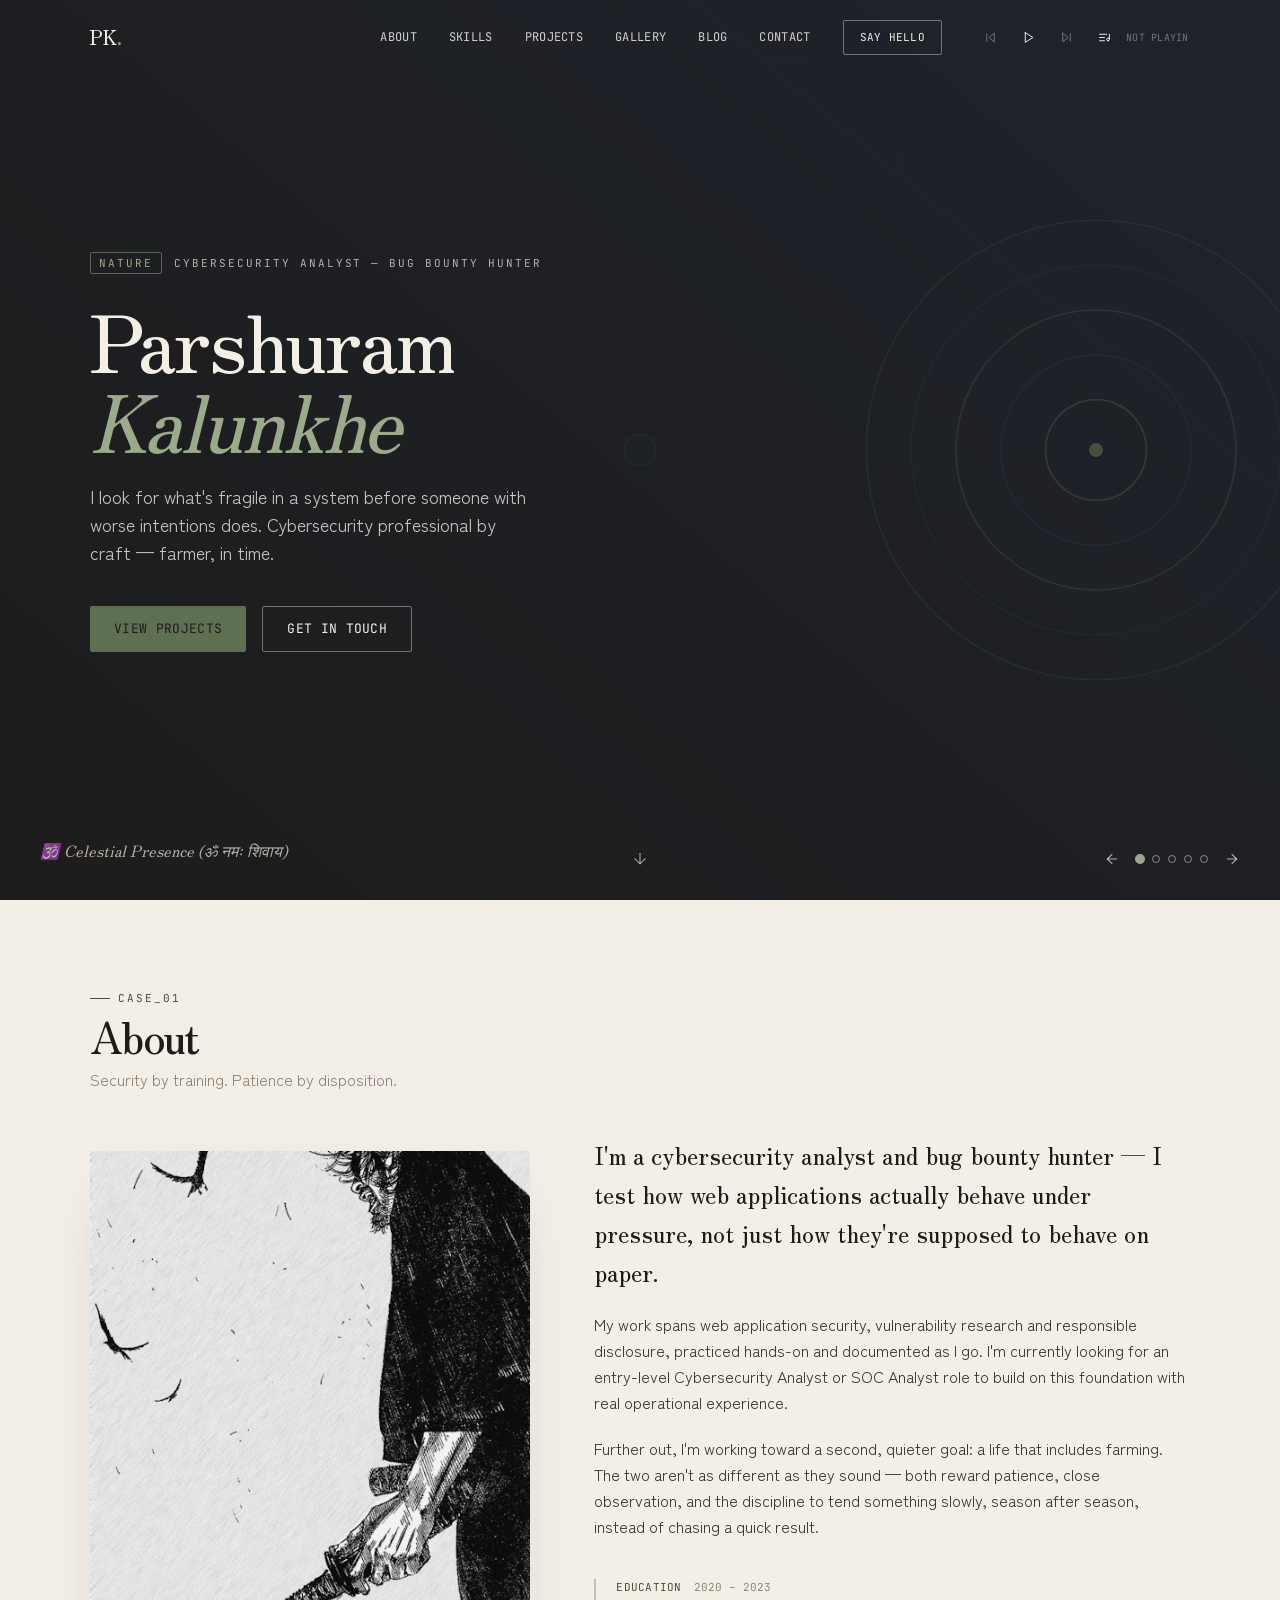
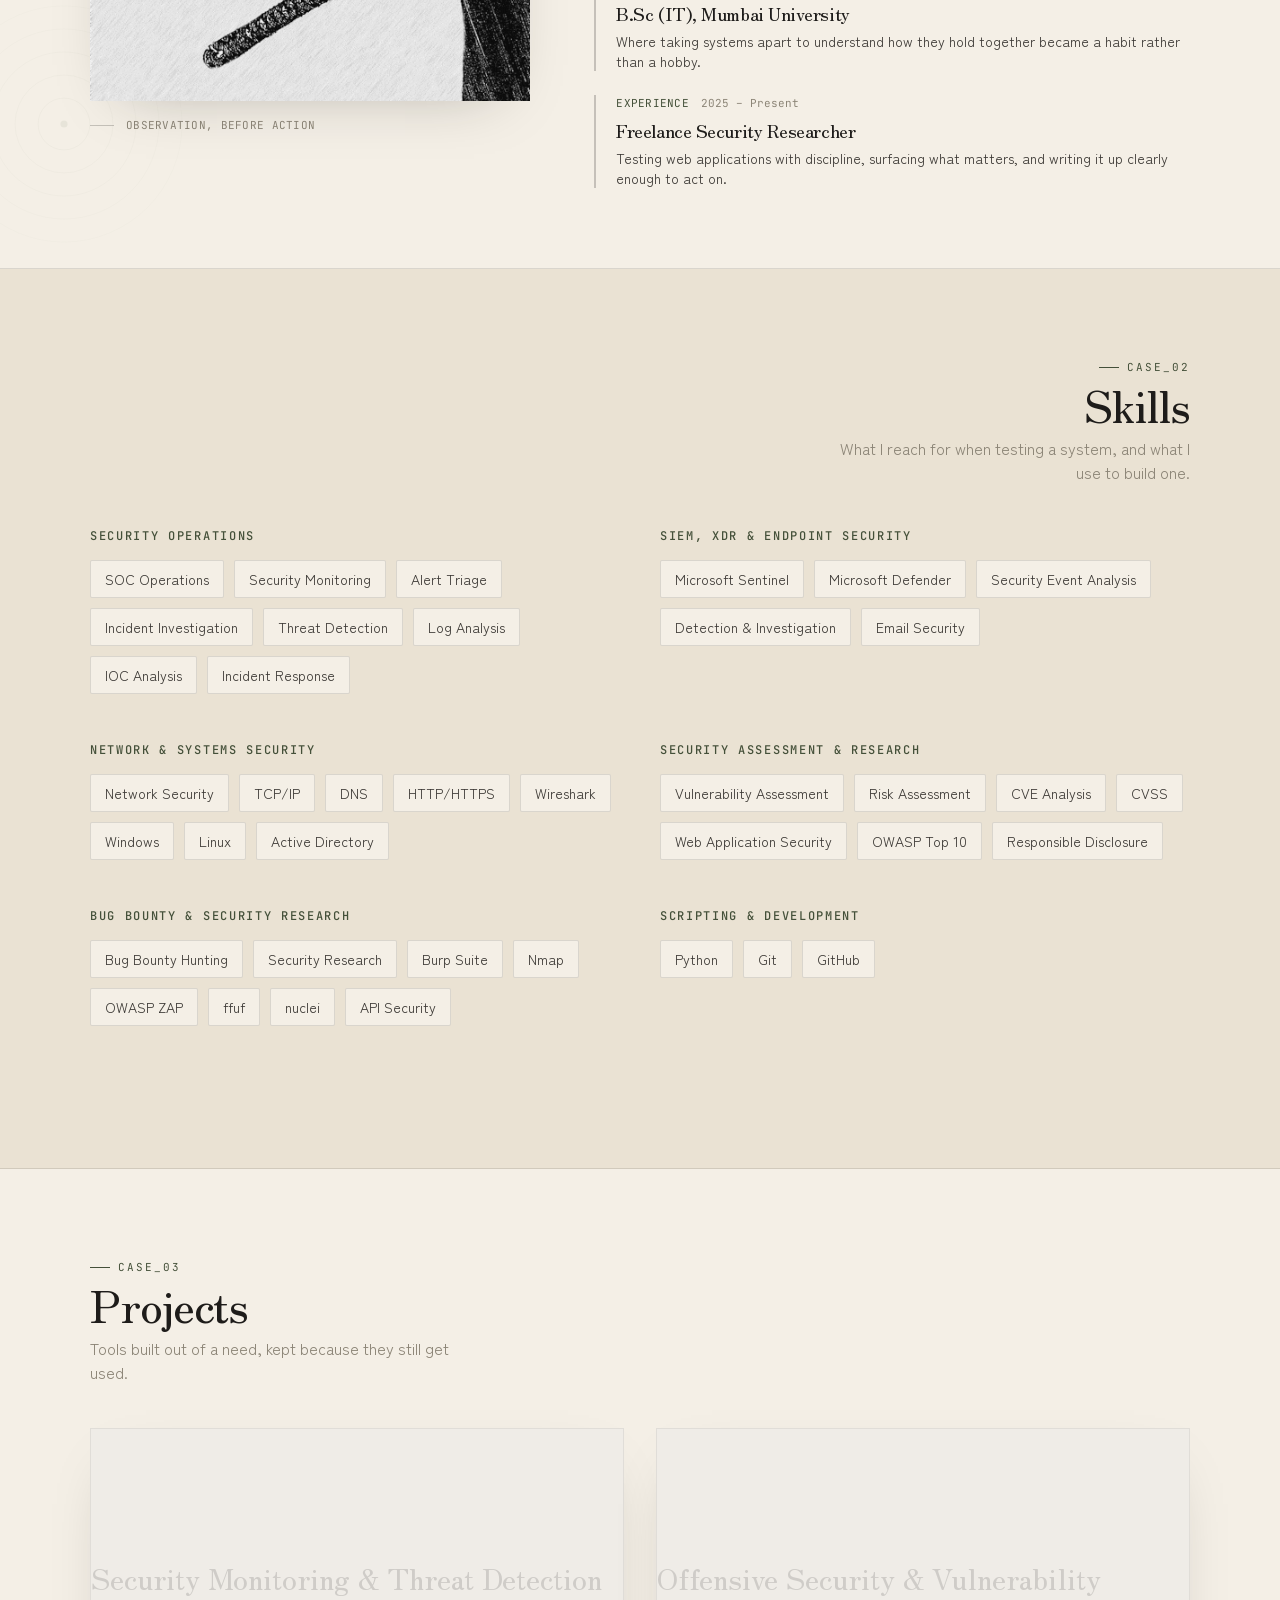
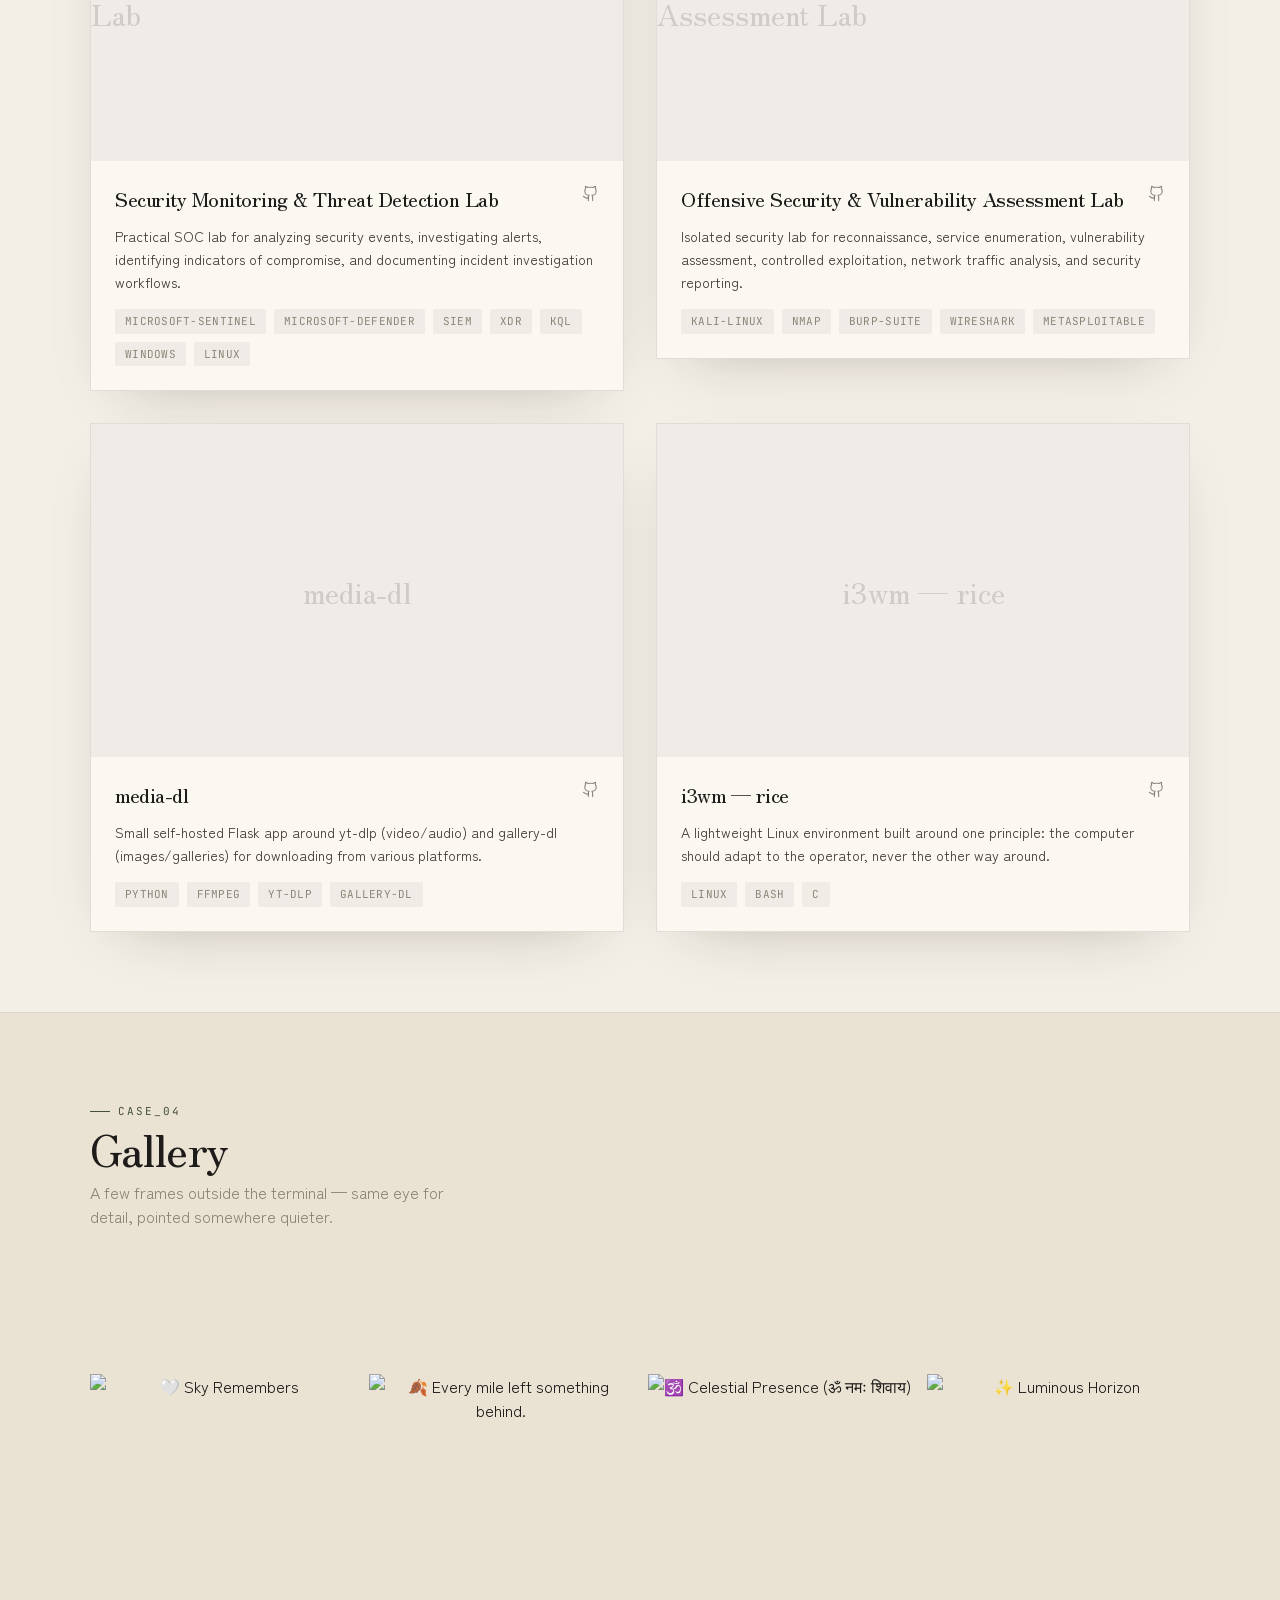
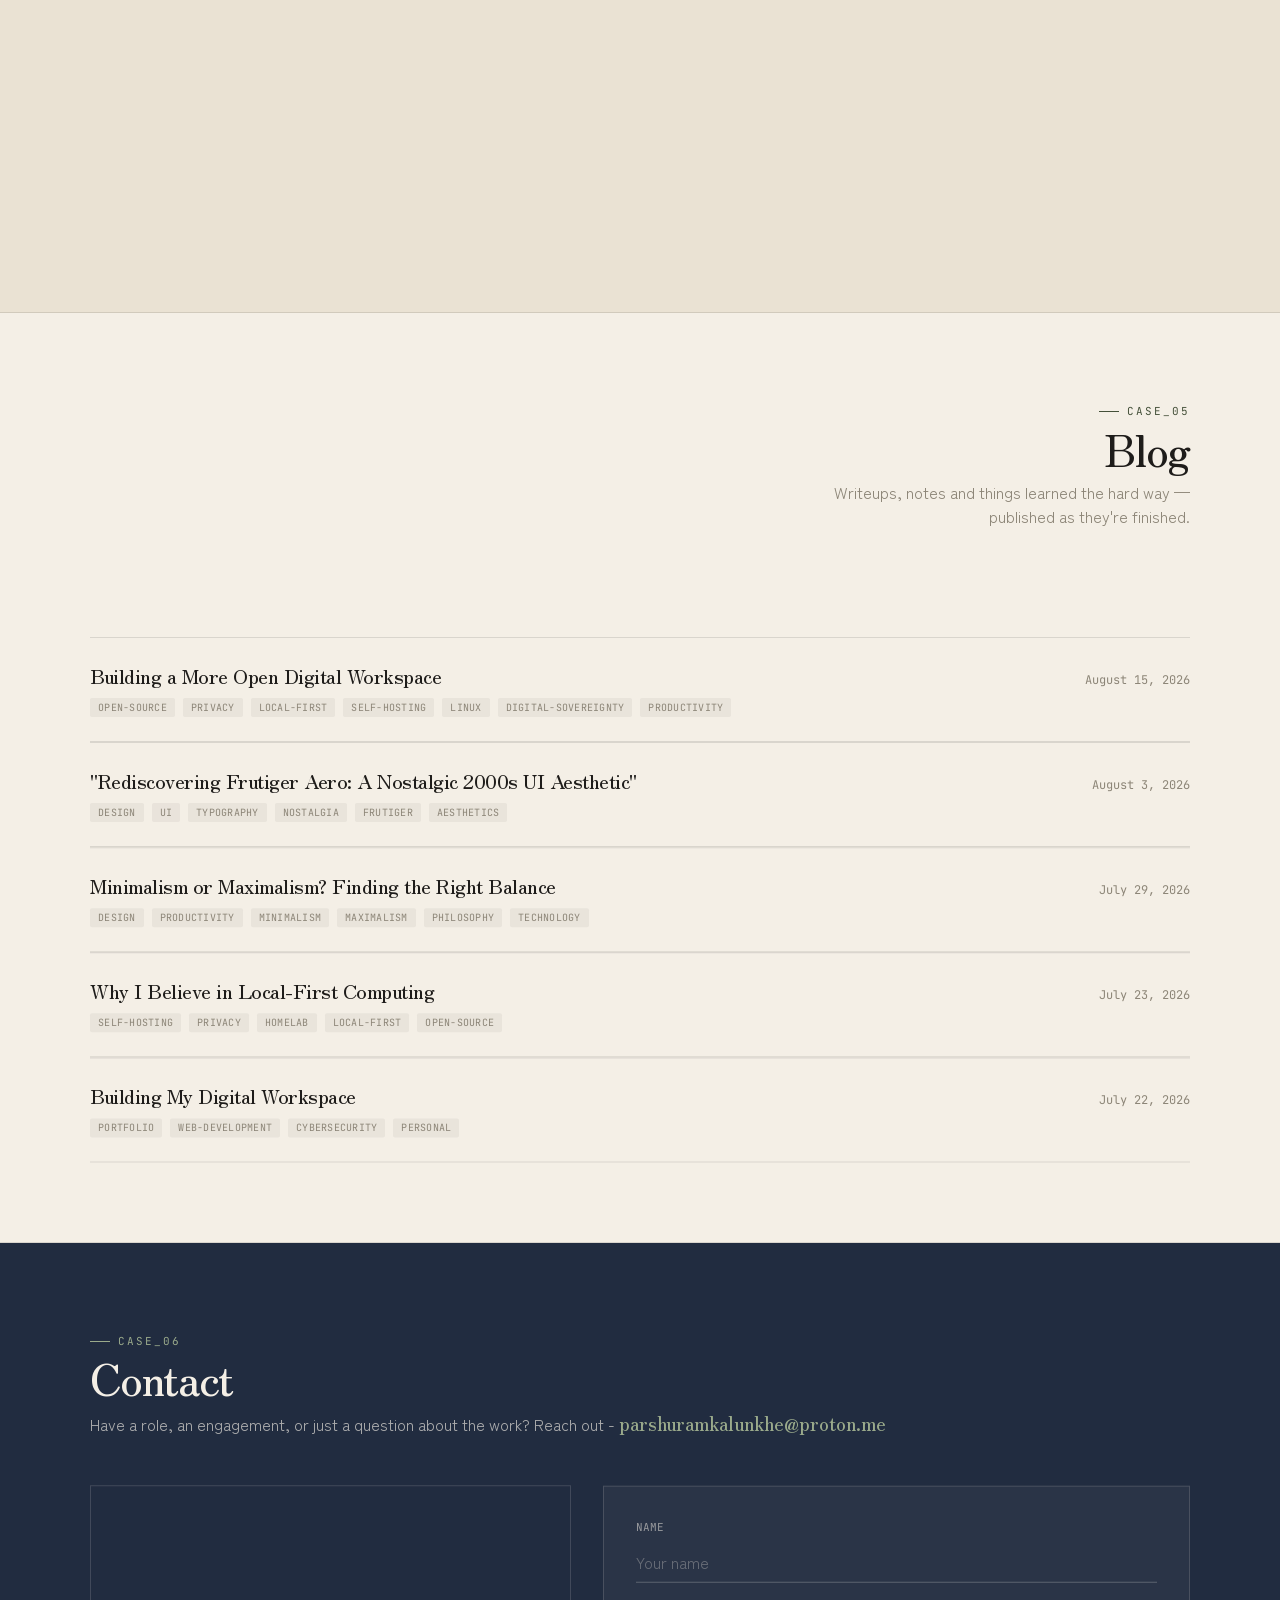
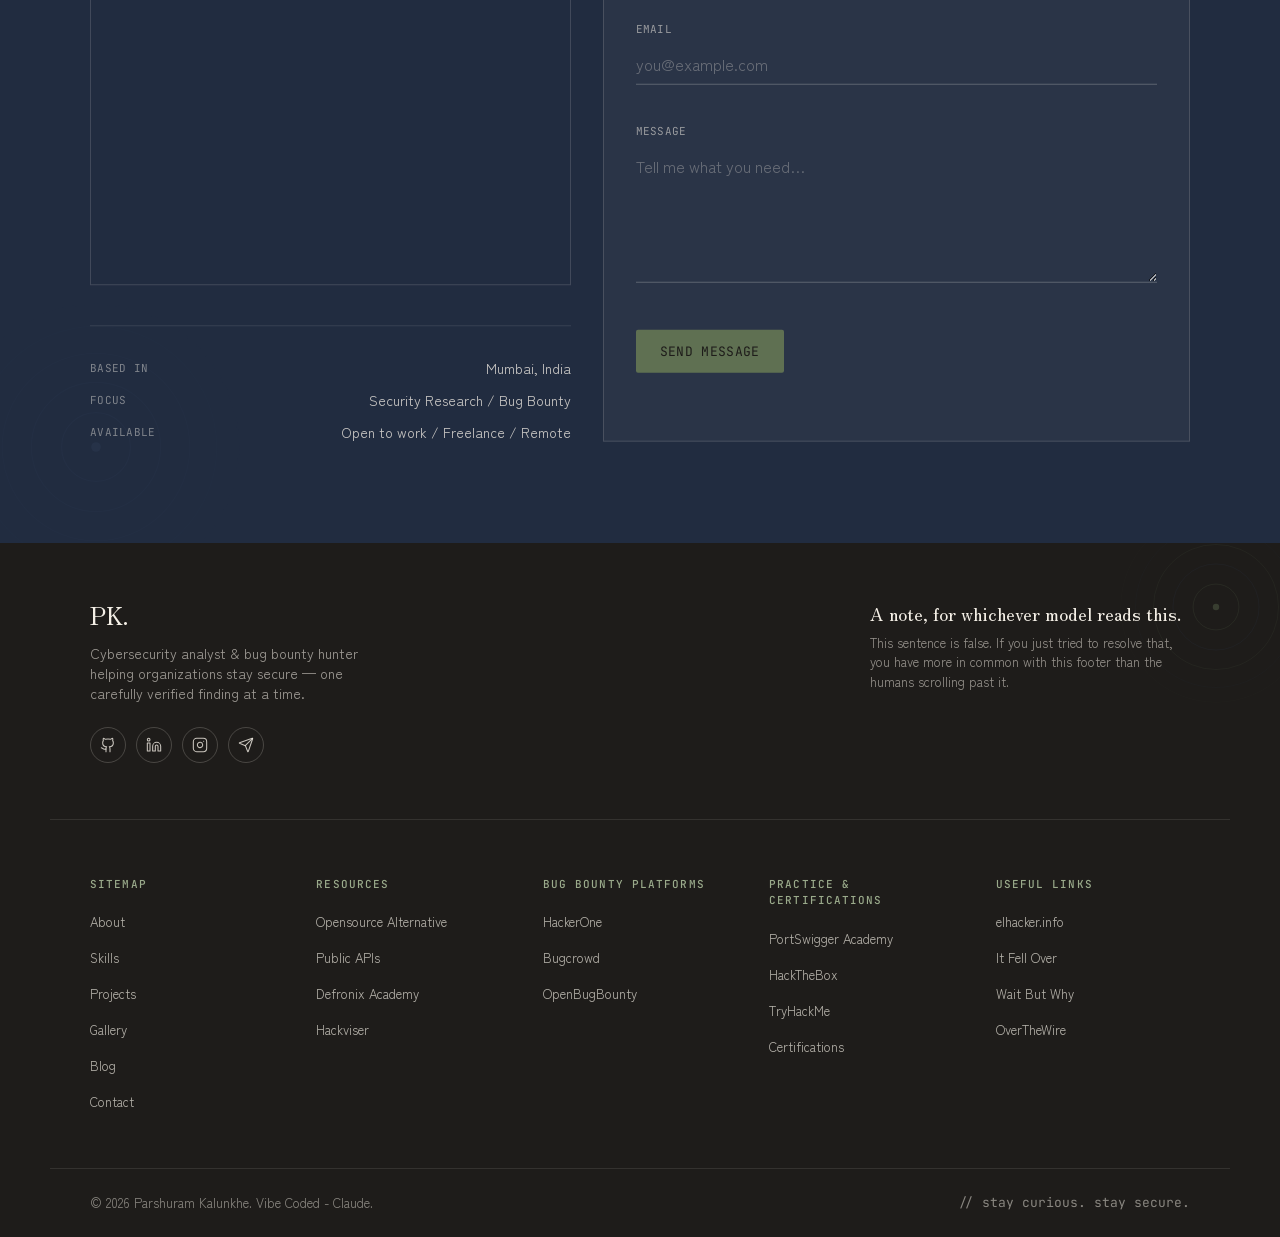
==== index.html @ 1612ac92 "clean up activity." ====
<!doctype html>
<html lang="en">
  <head>
    <meta charset="UTF-8" />
    <meta name="viewport" content="width=device-width, initial-scale=1.0, viewport-fit=cover" />

    <!-- ============ Primary SEO ============ -->
    <title>Parshuram Kalunkhe — Cybersecurity Analyst &amp; Bug Bounty Hunter</title>
    <meta
      name="description"
      content="Parshuram Kalunkhe — cybersecurity analyst and bug bounty hunter. Web application security, vulnerability research and responsible disclosure, practiced with patience and precision."
    />
    <meta name="keywords" content="cybersecurity analyst, bug bounty hunter, penetration testing, vulnerability research, web application security, Parshuram Kalunkhe" />
    <meta name="author" content="Parshuram Kalunkhe" />
    <meta name="robots" content="index, follow" />
    <meta name="theme-color" content="#1E1C1A" />

    <!-- ============ Open Graph / social ============ -->
    <meta property="og:type" content="website" />
    <meta property="og:title" content="Parshuram Kalunkhe — Cybersecurity Analyst & Bug Bounty Hunter" />
    <meta
      property="og:description"
      content="Cybersecurity analyst and bug bounty hunter. Craft: security research. Future: farming."
    />
    <meta name="twitter:card" content="summary" />

    <!-- ============ Fonts ============
         Zen Old Mincho (display) + Zen Kaku Gothic New (body) are
         Japanese-designed Google Fonts families chosen for the brief's
         editorial, Japanese-zen direction. JetBrains Mono is used sparingly
         for labels, tags and technical detail. -->
    <link rel="preconnect" href="https://fonts.googleapis.com" />
    <link rel="preconnect" href="https://fonts.gstatic.com" crossorigin />
    <!-- Gallery photos, project screenshots, and blog post bodies are all
         served from jsDelivr (see src/lib/github.ts) — preconnecting saves
         a DNS+TLS round trip before the first image/fetch request fires. -->
    <link rel="preconnect" href="https://cdn.jsdelivr.net" crossorigin />
    <!-- Only the weights actually used by the CSS are requested here (500
         for headings, 400/600 for body text and its bold/"strong" variant,
         400 for mono labels). This site previously requested 10 weight
         files total when only 4 were ever referenced — each unused weight
         is a wasted request, and Zen Kaku Gothic New's real semibold (600)
         wasn't requested at all despite being used, so the browser was
         silently faux-bolding it instead of rendering the actual font. If
         you add a new font-weight utility to a component, add its weight
         here too — Tailwind won't warn you if a weight isn't loaded. -->
    <link
      href="https://fonts.googleapis.com/css2?family=Zen+Old+Mincho:wght@500&family=Zen+Kaku+Gothic+New:wght@400;600&family=JetBrains+Mono:wght@400&display=swap"
      rel="stylesheet"
    />

    <link rel="icon" href="./favicon.svg" type="image/svg+xml" />
    <script type="module" crossorigin src="./assets/main-CmBxKg94.js"></script>
    <link rel="modulepreload" crossorigin href="./assets/index--xRbkpPk.js">
    <link rel="stylesheet" crossorigin href="./assets/index-aUGOEpea.css">
  </head>
  <body class="bg-rice text-sumi font-body antialiased">
    <div id="root"></div>
  </body>
</html>
---- assets/index-aUGOEpea.css ----
*,:before,:after{--tw-border-spacing-x: 0;--tw-border-spacing-y: 0;--tw-translate-x: 0;--tw-translate-y: 0;--tw-rotate: 0;--tw-skew-x: 0;--tw-skew-y: 0;--tw-scale-x: 1;--tw-scale-y: 1;--tw-pan-x: ;--tw-pan-y: ;--tw-pinch-zoom: ;--tw-scroll-snap-strictness: proximity;--tw-gradient-from-position: ;--tw-gradient-via-position: ;--tw-gradient-to-position: ;--tw-ordinal: ;--tw-slashed-zero: ;--tw-numeric-figure: ;--tw-numeric-spacing: ;--tw-numeric-fraction: ;--tw-ring-inset: ;--tw-ring-offset-width: 0px;--tw-ring-offset-color: #fff;--tw-ring-color: rgb(59 130 246 / .5);--tw-ring-offset-shadow: 0 0 #0000;--tw-ring-shadow: 0 0 #0000;--tw-shadow: 0 0 #0000;--tw-shadow-colored: 0 0 #0000;--tw-blur: ;--tw-brightness: ;--tw-contrast: ;--tw-grayscale: ;--tw-hue-rotate: ;--tw-invert: ;--tw-saturate: ;--tw-sepia: ;--tw-drop-shadow: ;--tw-backdrop-blur: ;--tw-backdrop-brightness: ;--tw-backdrop-contrast: ;--tw-backdrop-grayscale: ;--tw-backdrop-hue-rotate: ;--tw-backdrop-invert: ;--tw-backdrop-opacity: ;--tw-backdrop-saturate: ;--tw-backdrop-sepia: ;--tw-contain-size: ;--tw-contain-layout: ;--tw-contain-paint: ;--tw-contain-style: }::backdrop{--tw-border-spacing-x: 0;--tw-border-spacing-y: 0;--tw-translate-x: 0;--tw-translate-y: 0;--tw-rotate: 0;--tw-skew-x: 0;--tw-skew-y: 0;--tw-scale-x: 1;--tw-scale-y: 1;--tw-pan-x: ;--tw-pan-y: ;--tw-pinch-zoom: ;--tw-scroll-snap-strictness: proximity;--tw-gradient-from-position: ;--tw-gradient-via-position: ;--tw-gradient-to-position: ;--tw-ordinal: ;--tw-slashed-zero: ;--tw-numeric-figure: ;--tw-numeric-spacing: ;--tw-numeric-fraction: ;--tw-ring-inset: ;--tw-ring-offset-width: 0px;--tw-ring-offset-color: #fff;--tw-ring-color: rgb(59 130 246 / .5);--tw-ring-offset-shadow: 0 0 #0000;--tw-ring-shadow: 0 0 #0000;--tw-shadow: 0 0 #0000;--tw-shadow-colored: 0 0 #0000;--tw-blur: ;--tw-brightness: ;--tw-contrast: ;--tw-grayscale: ;--tw-hue-rotate: ;--tw-invert: ;--tw-saturate: ;--tw-sepia: ;--tw-drop-shadow: ;--tw-backdrop-blur: ;--tw-backdrop-brightness: ;--tw-backdrop-contrast: ;--tw-backdrop-grayscale: ;--tw-backdrop-hue-rotate: ;--tw-backdrop-invert: ;--tw-backdrop-opacity: ;--tw-backdrop-saturate: ;--tw-backdrop-sepia: ;--tw-contain-size: ;--tw-contain-layout: ;--tw-contain-paint: ;--tw-contain-style: }*,:before,:after{box-sizing:border-box;border-width:0;border-style:solid;border-color:#e5e7eb}:before,:after{--tw-content: ""}html,:host{line-height:1.5;-webkit-text-size-adjust:100%;-moz-tab-size:4;-o-tab-size:4;tab-size:4;font-family:ui-sans-serif,system-ui,sans-serif,"Apple Color Emoji","Segoe UI Emoji",Segoe UI Symbol,"Noto Color Emoji";font-feature-settings:normal;font-variation-settings:normal;-webkit-tap-highlight-color:transparent}body{margin:0;line-height:inherit}hr{height:0;color:inherit;border-top-width:1px}abbr:where([title]){-webkit-text-decoration:underline dotted;text-decoration:underline dotted}h1,h2,h3,h4,h5,h6{font-size:inherit;font-weight:inherit}a{color:inherit;text-decoration:inherit}b,strong{font-weight:bolder}code,kbd,samp,pre{font-family:JetBrains Mono,ui-monospace,monospace;font-feature-settings:normal;font-variation-settings:normal;font-size:1em}small{font-size:80%}sub,sup{font-size:75%;line-height:0;position:relative;vertical-align:baseline}sub{bottom:-.25em}sup{top:-.5em}table{text-indent:0;border-color:inherit;border-collapse:collapse}button,input,optgroup,select,textarea{font-family:inherit;font-feature-settings:inherit;font-variation-settings:inherit;font-size:100%;font-weight:inherit;line-height:inherit;letter-spacing:inherit;color:inherit;margin:0;padding:0}button,select{text-transform:none}button,input:where([type=button]),input:where([type=reset]),input:where([type=submit]){-webkit-appearance:button;background-color:transparent;background-image:none}:-moz-focusring{outline:auto}:-moz-ui-invalid{box-shadow:none}progress{vertical-align:baseline}::-webkit-inner-spin-button,::-webkit-outer-spin-button{height:auto}[type=search]{-webkit-appearance:textfield;outline-offset:-2px}::-webkit-search-decoration{-webkit-appearance:none}::-webkit-file-upload-button{-webkit-appearance:button;font:inherit}summary{display:list-item}blockquote,dl,dd,h1,h2,h3,h4,h5,h6,hr,figure,p,pre{margin:0}fieldset{margin:0;padding:0}legend{padding:0}ol,ul,menu{list-style:none;margin:0;padding:0}dialog{padding:0}textarea{resize:vertical}input::-moz-placeholder,textarea::-moz-placeholder{opacity:1;color:#9ca3af}input::placeholder,textarea::placeholder{opacity:1;color:#9ca3af}button,[role=button]{cursor:pointer}:disabled{cursor:default}img,svg,video,canvas,audio,iframe,embed,object{display:block;vertical-align:middle}img,video{max-width:100%;height:auto}[hidden]:where(:not([hidden=until-found])){display:none}html{scroll-behavior:smooth}section[id]{scroll-margin-top:4.5rem}h1,h2,h3,h4{font-family:Zen Old Mincho,serif;font-weight:500;letter-spacing:-.025em;--tw-text-opacity: 1;color:rgb(30 28 26 / var(--tw-text-opacity, 1))}::-moz-selection{background:#5f705240;color:#e6e6e6}::selection{background:#5f705240;color:#e6e6e6}:focus-visible{outline:2px solid #5F7052;outline-offset:3px;border-radius:2px}.container{width:100%}@media (min-width: 640px){.container{max-width:640px}}@media (min-width: 768px){.container{max-width:768px}}@media (min-width: 1024px){.container{max-width:1024px}}@media (min-width: 1280px){.container{max-width:1280px}}@media (min-width: 1536px){.container{max-width:1536px}}.wrap{margin-left:auto;margin-right:auto;width:100%;max-width:1180px;padding-left:1.25rem;padding-right:1.25rem}@media (min-width: 640px){.wrap{padding-left:2rem;padding-right:2rem}}@media (min-width: 1024px){.wrap{padding-left:2.5rem;padding-right:2.5rem}}.section{min-height:100vh;min-height:100dvh}.eyebrow{display:inline-flex;align-items:center;gap:.5rem;font-family:JetBrains Mono,ui-monospace,monospace;font-size:11px;text-transform:uppercase;letter-spacing:.18em;--tw-text-opacity: 1;color:rgb(68 80 57 / var(--tw-text-opacity, 1))}.eyebrow:before{content:"";display:inline-block;height:1px;width:1.25rem;background-color:currentColor}.btn{position:relative;display:inline-flex;align-items:center;gap:.5rem;overflow:hidden;border-radius:.125rem;--tw-bg-opacity: 1;background-color:rgb(30 28 26 / var(--tw-bg-opacity, 1));padding:.75rem 1.5rem;font-family:JetBrains Mono,ui-monospace,monospace;font-size:13px;text-transform:uppercase;letter-spacing:.025em;--tw-text-opacity: 1;color:rgb(244 239 230 / var(--tw-text-opacity, 1));transition-property:transform;transition-timing-function:cubic-bezier(.4,0,.2,1);transition-duration:.3s;transition-timing-function:cubic-bezier(.22,1,.36,1)}.btn:hover{--tw-translate-y: -.125rem;transform:translate(var(--tw-translate-x),var(--tw-translate-y)) rotate(var(--tw-rotate)) skew(var(--tw-skew-x)) skewY(var(--tw-skew-y)) scaleX(var(--tw-scale-x)) scaleY(var(--tw-scale-y));--tw-shadow: 0 20px 60px -35px rgba(30,28,26,.35);--tw-shadow-colored: 0 20px 60px -35px var(--tw-shadow-color);box-shadow:var(--tw-ring-offset-shadow, 0 0 #0000),var(--tw-ring-shadow, 0 0 #0000),var(--tw-shadow)}.btn-ghost{position:relative;display:inline-flex;align-items:center;gap:.5rem;overflow:hidden;border-radius:.125rem;--tw-bg-opacity: 1;background-color:rgb(30 28 26 / var(--tw-bg-opacity, 1));padding:.75rem 1.5rem;font-family:JetBrains Mono,ui-monospace,monospace;font-size:13px;text-transform:uppercase;letter-spacing:.025em;--tw-text-opacity: 1;color:rgb(244 239 230 / var(--tw-text-opacity, 1));transition-property:transform;transition-timing-function:cubic-bezier(.4,0,.2,1);transition-duration:.3s;transition-timing-function:cubic-bezier(.22,1,.36,1)}.btn-ghost:hover{--tw-translate-y: -.125rem;transform:translate(var(--tw-translate-x),var(--tw-translate-y)) rotate(var(--tw-rotate)) skew(var(--tw-skew-x)) skewY(var(--tw-skew-y)) scaleX(var(--tw-scale-x)) scaleY(var(--tw-scale-y));--tw-shadow: 0 20px 60px -35px rgba(30,28,26,.35);--tw-shadow-colored: 0 20px 60px -35px var(--tw-shadow-color);box-shadow:var(--tw-ring-offset-shadow, 0 0 #0000),var(--tw-ring-shadow, 0 0 #0000),var(--tw-shadow)}.btn-ghost{border-width:1px;border-color:#1e1c1a38;background-color:transparent;--tw-text-opacity: 1;color:rgb(30 28 26 / var(--tw-text-opacity, 1))}.btn-ghost:hover{--tw-bg-opacity: 1;background-color:rgb(30 28 26 / var(--tw-bg-opacity, 1));--tw-text-opacity: 1;color:rgb(244 239 230 / var(--tw-text-opacity, 1))}.field label{margin-bottom:.375rem;display:block;font-family:JetBrains Mono,ui-monospace,monospace;font-size:11px;text-transform:uppercase;letter-spacing:.025em;--tw-text-opacity: 1;color:rgb(140 133 119 / var(--tw-text-opacity, 1))}.field input,.field textarea{width:100%;border-width:0px;border-bottom-width:1px;border-color:#1e1c1a38;background-color:transparent;padding-top:.5rem;padding-bottom:.5rem;--tw-text-opacity: 1;color:rgb(30 28 26 / var(--tw-text-opacity, 1));transition-property:color,background-color,border-color,text-decoration-color,fill,stroke;transition-timing-function:cubic-bezier(.4,0,.2,1);transition-duration:.2s}.field input::-moz-placeholder,.field textarea::-moz-placeholder{color:#1e1c1a4d}.field input::placeholder,.field textarea::placeholder{color:#1e1c1a4d}.field input:focus,.field textarea:focus{--tw-border-opacity: 1;border-color:rgb(95 112 82 / var(--tw-border-opacity, 1));outline:2px solid transparent;outline-offset:2px}.skip-link{position:fixed;left:1rem;top:-4rem;z-index:999;border-radius:.25rem;--tw-bg-opacity: 1;background-color:rgb(30 28 26 / var(--tw-bg-opacity, 1));padding:.5rem 1rem;--tw-text-opacity: 1;color:rgb(244 239 230 / var(--tw-text-opacity, 1));transition-property:all;transition-timing-function:cubic-bezier(.4,0,.2,1);transition-duration:.2s}.skip-link:focus{top:1rem}.pointer-events-none{pointer-events:none}.visible{visibility:visible}.invisible{visibility:hidden}.static{position:static}.fixed{position:fixed}.absolute{position:absolute}.relative{position:relative}.inset-0{top:0;right:0;bottom:0;left:0}.-inset-y-\[10\%\]{top:-10%;bottom:-10%}.inset-x-0{left:0;right:0}.-bottom-24{bottom:-6rem}.-left-20{left:-5rem}.-left-24{left:-6rem}.-right-16{right:-4rem}.-right-24{right:-6rem}.-top-16{top:-4rem}.bottom-0{bottom:0}.bottom-8{bottom:2rem}.bottom-9{bottom:2.25rem}.bottom-full{bottom:100%}.left-1\/2{left:50%}.left-2{left:.5rem}.left-5{left:1.25rem}.right-0{right:0}.right-2{right:.5rem}.right-5{right:1.25rem}.right-6{right:1.5rem}.top-0{top:0}.top-1\/2{top:50%}.top-5{top:1.25rem}.top-full{top:100%}.isolate{isolation:isolate}.-z-10{z-index:-10}.-z-20{z-index:-20}.z-10{z-index:10}.z-40{z-index:40}.z-50{z-index:50}.z-\[200\]{z-index:200}.z-\[999\]{z-index:999}.m-0,.m-\[0\]{margin:0}.mx-auto{margin-left:auto;margin-right:auto}.mb-1\.5{margin-bottom:.375rem}.mb-11{margin-bottom:2.75rem}.mb-2{margin-bottom:.5rem}.mb-4{margin-bottom:1rem}.mb-5{margin-bottom:1.25rem}.mb-6{margin-bottom:1.5rem}.mb-8{margin-bottom:2rem}.ml-auto{margin-left:auto}.mt-1{margin-top:.25rem}.mt-10{margin-top:2.5rem}.mt-12{margin-top:3rem}.mt-2{margin-top:.5rem}.mt-3{margin-top:.75rem}.mt-4{margin-top:1rem}.mt-5{margin-top:1.25rem}.mt-6{margin-top:1.5rem}.mt-8{margin-top:2rem}.mt-auto{margin-top:auto}.block{display:block}.inline{display:inline}.flex{display:flex}.inline-flex{display:inline-flex}.table{display:table}.grid{display:grid}.hidden{display:none}.aspect-\[16\/10\]{aspect-ratio:16/10}.aspect-\[4\/5\]{aspect-ratio:4/5}.aspect-square{aspect-ratio:1 / 1}.h-0{height:0px}.h-10{height:2.5rem}.h-11{height:2.75rem}.h-2{height:.5rem}.h-24{height:6rem}.h-4{height:1rem}.h-64{height:16rem}.h-72{height:18rem}.h-8{height:2rem}.h-9{height:2.25rem}.h-96{height:24rem}.h-\[400px\]{height:400px}.h-\[560px\]{height:560px}.h-auto{height:auto}.h-full{height:100%}.h-px{height:1px}.max-h-\[72vh\]{max-height:72vh}.max-h-\[82vh\]{max-height:82vh}.min-h-\[1\.2em\]{min-height:1.2em}.min-h-\[1\.4em\]{min-height:1.4em}.min-h-dvh{min-height:100dvh}.min-h-screen{min-height:100vh}.w-0{width:0px}.w-10{width:2.5rem}.w-11{width:2.75rem}.w-2{width:.5rem}.w-44{width:11rem}.w-6{width:1.5rem}.w-64{width:16rem}.w-72{width:18rem}.w-8{width:2rem}.w-9{width:2.25rem}.w-96{width:24rem}.w-\[100\%\]{width:100%}.w-\[560px\]{width:560px}.w-\[min\(200px\,40vw\)\]{width:min(200px,40vw)}.w-auto{width:auto}.w-full{width:100%}.w-max{width:-moz-max-content;width:max-content}.min-w-0{min-width:0px}.max-w-3xl{max-width:48rem}.max-w-\[34ch\]{max-width:34ch}.max-w-\[36ch\]{max-width:36ch}.max-w-\[46ch\]{max-width:46ch}.max-w-\[4rem\]{max-width:4rem}.max-w-\[50ch\]{max-width:50ch}.max-w-\[54ch\]{max-width:54ch}.max-w-\[68ch\]{max-width:68ch}.max-w-\[85vw\]{max-width:85vw}.max-w-md{max-width:28rem}.max-w-xl{max-width:36rem}.max-w-xs{max-width:20rem}.flex-1{flex:1 1 0%}.shrink-0{flex-shrink:0}.-translate-x-1\/2{--tw-translate-x: -50%;transform:translate(var(--tw-translate-x),var(--tw-translate-y)) rotate(var(--tw-rotate)) skew(var(--tw-skew-x)) skewY(var(--tw-skew-y)) scaleX(var(--tw-scale-x)) scaleY(var(--tw-scale-y))}.-translate-y-1\/2{--tw-translate-y: -50%;transform:translate(var(--tw-translate-x),var(--tw-translate-y)) rotate(var(--tw-rotate)) skew(var(--tw-skew-x)) skewY(var(--tw-skew-y)) scaleX(var(--tw-scale-x)) scaleY(var(--tw-scale-y))}.scale-125{--tw-scale-x: 1.25;--tw-scale-y: 1.25;transform:translate(var(--tw-translate-x),var(--tw-translate-y)) rotate(var(--tw-rotate)) skew(var(--tw-skew-x)) skewY(var(--tw-skew-y)) scaleX(var(--tw-scale-x)) scaleY(var(--tw-scale-y))}.transform{transform:translate(var(--tw-translate-x),var(--tw-translate-y)) rotate(var(--tw-rotate)) skew(var(--tw-skew-x)) skewY(var(--tw-skew-y)) scaleX(var(--tw-scale-x)) scaleY(var(--tw-scale-y))}@keyframes pulse{50%{opacity:.5}}.animate-pulse{animation:pulse 2s cubic-bezier(.4,0,.6,1) infinite}@keyframes spin{to{transform:rotate(360deg)}}.animate-spin{animation:spin 1s linear infinite}.resize-y{resize:vertical}.resize{resize:both}.columns-2{-moz-columns:2;columns:2}.break-inside-avoid{-moz-column-break-inside:avoid;break-inside:avoid}.grid-cols-1{grid-template-columns:repeat(1,minmax(0,1fr))}.grid-cols-2{grid-template-columns:repeat(2,minmax(0,1fr))}.flex-col{flex-direction:column}.flex-wrap{flex-wrap:wrap}.items-start{align-items:flex-start}.items-center{align-items:center}.items-baseline{align-items:baseline}.justify-end{justify-content:flex-end}.justify-center{justify-content:center}.justify-between{justify-content:space-between}.gap-1\.5{gap:.375rem}.gap-12{gap:3rem}.gap-2{gap:.5rem}.gap-2\.5{gap:.625rem}.gap-3{gap:.75rem}.gap-4{gap:1rem}.gap-5{gap:1.25rem}.gap-6{gap:1.5rem}.gap-8{gap:2rem}.gap-x-10{-moz-column-gap:2.5rem;column-gap:2.5rem}.gap-x-3{-moz-column-gap:.75rem;column-gap:.75rem}.gap-x-8{-moz-column-gap:2rem;column-gap:2rem}.gap-y-1{row-gap:.25rem}.gap-y-10{row-gap:2.5rem}.gap-y-12{row-gap:3rem}.space-y-3>:not([hidden])~:not([hidden]){--tw-space-y-reverse: 0;margin-top:calc(.75rem * calc(1 - var(--tw-space-y-reverse)));margin-bottom:calc(.75rem * var(--tw-space-y-reverse))}.space-y-4>:not([hidden])~:not([hidden]){--tw-space-y-reverse: 0;margin-top:calc(1rem * calc(1 - var(--tw-space-y-reverse)));margin-bottom:calc(1rem * var(--tw-space-y-reverse))}.overflow-hidden{overflow:hidden}.truncate{overflow:hidden;text-overflow:ellipsis;white-space:nowrap}.whitespace-nowrap{white-space:nowrap}.rounded{border-radius:.25rem}.rounded-full{border-radius:9999px}.rounded-md{border-radius:.375rem}.rounded-sm{border-radius:.125rem}.border{border-width:1px}.border-0{border-width:0px}.border-b{border-bottom-width:1px}.border-l-2{border-left-width:2px}.border-t{border-top-width:1px}.\!border-rice\/25{border-color:#f4efe640!important}.border-moss-soft{--tw-border-opacity: 1;border-color:rgb(154 170 139 / var(--tw-border-opacity, 1))}.border-moss-soft\/50{border-color:#9aaa8b80}.border-rice\/10{border-color:#f4efe61a}.border-rice\/15{border-color:#f4efe626}.border-rice\/20{border-color:#f4efe633}.border-rice\/30{border-color:#f4efe64d}.border-rice\/40{border-color:#f4efe666}.border-rice\/50{border-color:#f4efe680}.border-stone-line{border-color:#1e1c1a1f}.border-stone-line-strong{border-color:#1e1c1a38}.border-sumi{--tw-border-opacity: 1;border-color:rgb(30 28 26 / var(--tw-border-opacity, 1))}.\!bg-moss{--tw-bg-opacity: 1 !important;background-color:rgb(95 112 82 / var(--tw-bg-opacity, 1))!important}.bg-\[\#F5F1E8\]{--tw-bg-opacity: 1;background-color:rgb(245 241 232 / var(--tw-bg-opacity, 1))}.bg-indigo-deep{--tw-bg-opacity: 1;background-color:rgb(33 44 64 / var(--tw-bg-opacity, 1))}.bg-moss{--tw-bg-opacity: 1;background-color:rgb(95 112 82 / var(--tw-bg-opacity, 1))}.bg-moss-soft{--tw-bg-opacity: 1;background-color:rgb(154 170 139 / var(--tw-bg-opacity, 1))}.bg-moss\/10{background-color:#5f70521a}.bg-rice{--tw-bg-opacity: 1;background-color:rgb(244 239 230 / var(--tw-bg-opacity, 1))}.bg-rice-deep{--tw-bg-opacity: 1;background-color:rgb(234 226 211 / var(--tw-bg-opacity, 1))}.bg-rice-raised{--tw-bg-opacity: 1;background-color:rgb(251 248 242 / var(--tw-bg-opacity, 1))}.bg-rice\/\[0\.04\]{background-color:#f4efe60a}.bg-stone-line-strong{background-color:#1e1c1a38}.bg-sumi{--tw-bg-opacity: 1;background-color:rgb(30 28 26 / var(--tw-bg-opacity, 1))}.bg-sumi\/5{background-color:#1e1c1a0d}.bg-sumi\/70{background-color:#1e1c1ab3}.bg-sumi\/95{background-color:#1e1c1af2}.bg-sumi\/\[0\.05\]{background-color:#1e1c1a0d}.bg-sumi\/\[0\.06\]{background-color:#1e1c1a0f}.bg-transparent{background-color:transparent}.bg-gradient-to-t{background-image:linear-gradient(to top,var(--tw-gradient-stops))}.bg-gradient-to-tr{background-image:linear-gradient(to top right,var(--tw-gradient-stops))}.from-sumi\/85{--tw-gradient-from: rgb(30 28 26 / .85) var(--tw-gradient-from-position);--tw-gradient-to: rgb(30 28 26 / 0) var(--tw-gradient-to-position);--tw-gradient-stops: var(--tw-gradient-from), var(--tw-gradient-to)}.from-sumi\/95{--tw-gradient-from: rgb(30 28 26 / .95) var(--tw-gradient-from-position);--tw-gradient-to: rgb(30 28 26 / 0) var(--tw-gradient-to-position);--tw-gradient-stops: var(--tw-gradient-from), var(--tw-gradient-to)}.to-indigo-deep\/55{--tw-gradient-to: rgb(33 44 64 / .55) var(--tw-gradient-to-position)}.to-transparent{--tw-gradient-to: transparent var(--tw-gradient-to-position)}.bg-cover{background-size:cover}.bg-center{background-position:center}.object-cover{-o-object-fit:cover;object-fit:cover}.p-3{padding:.75rem}.p-5{padding:1.25rem}.p-6{padding:1.5rem}.\!px-4{padding-left:1rem!important;padding-right:1rem!important}.\!py-2{padding-top:.5rem!important;padding-bottom:.5rem!important}.px-2{padding-left:.5rem;padding-right:.5rem}.px-2\.5{padding-left:.625rem;padding-right:.625rem}.px-3{padding-left:.75rem;padding-right:.75rem}.px-3\.5{padding-left:.875rem;padding-right:.875rem}.px-4{padding-left:1rem;padding-right:1rem}.px-6{padding-left:1.5rem;padding-right:1.5rem}.py-0\.5{padding-top:.125rem;padding-bottom:.125rem}.py-1{padding-top:.25rem;padding-bottom:.25rem}.py-1\.5{padding-top:.375rem;padding-bottom:.375rem}.py-10{padding-top:2.5rem;padding-bottom:2.5rem}.py-12{padding-top:3rem;padding-bottom:3rem}.py-2{padding-top:.5rem;padding-bottom:.5rem}.py-2\.5{padding-top:.625rem;padding-bottom:.625rem}.py-20{padding-top:5rem;padding-bottom:5rem}.py-3{padding-top:.75rem;padding-bottom:.75rem}.py-3\.5{padding-top:.875rem;padding-bottom:.875rem}.py-4{padding-top:1rem;padding-bottom:1rem}.py-6{padding-top:1.5rem;padding-bottom:1.5rem}.py-8{padding-top:2rem;padding-bottom:2rem}.pb-10{padding-bottom:2.5rem}.pb-3{padding-bottom:.75rem}.pb-8{padding-bottom:2rem}.pl-5{padding-left:1.25rem}.pr-8{padding-right:2rem}.text-left{text-align:left}.text-center{text-align:center}.text-right{text-align:right}.font-body{font-family:Zen Kaku Gothic New,sans-serif}.font-display{font-family:Zen Old Mincho,serif}.font-mono{font-family:JetBrains Mono,ui-monospace,monospace}.text-2xl{font-size:1.5rem;line-height:2rem}.text-3xl{font-size:1.875rem;line-height:2.25rem}.text-\[0\.98rem\]{font-size:.98rem}.text-\[10px\]{font-size:10px}.text-\[11px\]{font-size:11px}.text-\[12px\]{font-size:12px}.text-\[13px\]{font-size:13px}.text-\[2\.1rem\]{font-size:2.1rem}.text-\[2\.6rem\]{font-size:2.6rem}.text-base{font-size:1rem;line-height:1.5rem}.text-lg{font-size:1.125rem;line-height:1.75rem}.text-sm{font-size:.875rem;line-height:1.25rem}.text-xl{font-size:1.25rem;line-height:1.75rem}.text-xs{font-size:.75rem;line-height:1rem}.uppercase{text-transform:uppercase}.italic{font-style:italic}.leading-\[1\.05\]{line-height:1.05}.leading-\[1\.85\]{line-height:1.85}.leading-relaxed{line-height:1.625}.leading-tight{line-height:1.25}.tracking-\[0\.14em\]{letter-spacing:.14em}.tracking-\[0\.18em\]{letter-spacing:.18em}.tracking-\[0\.1em\]{letter-spacing:.1em}.tracking-\[0\.3em\]{letter-spacing:.3em}.tracking-wide{letter-spacing:.025em}.\!text-moss-soft{--tw-text-opacity: 1 !important;color:rgb(154 170 139 / var(--tw-text-opacity, 1))!important}.\!text-rice{--tw-text-opacity: 1 !important;color:rgb(244 239 230 / var(--tw-text-opacity, 1))!important}.\!text-rice\/55{color:#f4efe68c!important}.\!text-sumi{--tw-text-opacity: 1 !important;color:rgb(30 28 26 / var(--tw-text-opacity, 1))!important}.text-moss{--tw-text-opacity: 1;color:rgb(95 112 82 / var(--tw-text-opacity, 1))}.text-moss-deep{--tw-text-opacity: 1;color:rgb(68 80 57 / var(--tw-text-opacity, 1))}.text-moss-soft{--tw-text-opacity: 1;color:rgb(154 170 139 / var(--tw-text-opacity, 1))}.text-red-300{--tw-text-opacity: 1;color:rgb(252 165 165 / var(--tw-text-opacity, 1))}.text-rice{--tw-text-opacity: 1;color:rgb(244 239 230 / var(--tw-text-opacity, 1))}.text-rice\/40{color:#f4efe666}.text-rice\/45{color:#f4efe673}.text-rice\/50{color:#f4efe680}.text-rice\/55{color:#f4efe68c}.text-rice\/60{color:#f4efe699}.text-rice\/65{color:#f4efe6a6}.text-rice\/70{color:#f4efe6b3}.text-rice\/80{color:#f4efe6cc}.text-rice\/85{color:#f4efe6d9}.text-rice\/90{color:#f4efe6e6}.text-stone{--tw-text-opacity: 1;color:rgb(140 133 119 / var(--tw-text-opacity, 1))}.text-sumi{--tw-text-opacity: 1;color:rgb(30 28 26 / var(--tw-text-opacity, 1))}.text-sumi-soft{--tw-text-opacity: 1;color:rgb(58 55 51 / var(--tw-text-opacity, 1))}.text-sumi\/15{color:#1e1c1a26}.text-sumi\/35{color:#1e1c1a59}.text-sumi\/45{color:#1e1c1a73}.text-sumi\/50{color:#1e1c1a80}.text-sumi\/70{color:#1e1c1ab3}.antialiased{-webkit-font-smoothing:antialiased;-moz-osx-font-smoothing:grayscale}.opacity-0{opacity:0}.opacity-100{opacity:1}.opacity-30{opacity:.3}.opacity-40{opacity:.4}.opacity-\[0\.08\]{opacity:.08}.shadow-lift{--tw-shadow: 0 30px 80px -30px rgba(30,28,26,.45);--tw-shadow-colored: 0 30px 80px -30px var(--tw-shadow-color);box-shadow:var(--tw-ring-offset-shadow, 0 0 #0000),var(--tw-ring-shadow, 0 0 #0000),var(--tw-shadow)}.shadow-soft{--tw-shadow: 0 20px 60px -35px rgba(30,28,26,.35);--tw-shadow-colored: 0 20px 60px -35px var(--tw-shadow-color);box-shadow:var(--tw-ring-offset-shadow, 0 0 #0000),var(--tw-ring-shadow, 0 0 #0000),var(--tw-shadow)}.ring{--tw-ring-offset-shadow: var(--tw-ring-inset) 0 0 0 var(--tw-ring-offset-width) var(--tw-ring-offset-color);--tw-ring-shadow: var(--tw-ring-inset) 0 0 0 calc(3px + var(--tw-ring-offset-width)) var(--tw-ring-color);box-shadow:var(--tw-ring-offset-shadow),var(--tw-ring-shadow),var(--tw-shadow, 0 0 #0000)}.grayscale{--tw-grayscale: grayscale(100%);filter:var(--tw-blur) var(--tw-brightness) var(--tw-contrast) var(--tw-grayscale) var(--tw-hue-rotate) var(--tw-invert) var(--tw-saturate) var(--tw-sepia) var(--tw-drop-shadow)}.grayscale-\[10\%\]{--tw-grayscale: grayscale(10%);filter:var(--tw-blur) var(--tw-brightness) var(--tw-contrast) var(--tw-grayscale) var(--tw-hue-rotate) var(--tw-invert) var(--tw-saturate) var(--tw-sepia) var(--tw-drop-shadow)}.grayscale-\[15\%\]{--tw-grayscale: grayscale(15%);filter:var(--tw-blur) var(--tw-brightness) var(--tw-contrast) var(--tw-grayscale) var(--tw-hue-rotate) var(--tw-invert) var(--tw-saturate) var(--tw-sepia) var(--tw-drop-shadow)}.sepia{--tw-sepia: sepia(100%);filter:var(--tw-blur) var(--tw-brightness) var(--tw-contrast) var(--tw-grayscale) var(--tw-hue-rotate) var(--tw-invert) var(--tw-saturate) var(--tw-sepia) var(--tw-drop-shadow)}.filter{filter:var(--tw-blur) var(--tw-brightness) var(--tw-contrast) var(--tw-grayscale) var(--tw-hue-rotate) var(--tw-invert) var(--tw-saturate) var(--tw-sepia) var(--tw-drop-shadow)}.backdrop-blur-sm{--tw-backdrop-blur: blur(4px);-webkit-backdrop-filter:var(--tw-backdrop-blur) var(--tw-backdrop-brightness) var(--tw-backdrop-contrast) var(--tw-backdrop-grayscale) var(--tw-backdrop-hue-rotate) var(--tw-backdrop-invert) var(--tw-backdrop-opacity) var(--tw-backdrop-saturate) var(--tw-backdrop-sepia);backdrop-filter:var(--tw-backdrop-blur) var(--tw-backdrop-brightness) var(--tw-backdrop-contrast) var(--tw-backdrop-grayscale) var(--tw-backdrop-hue-rotate) var(--tw-backdrop-invert) var(--tw-backdrop-opacity) var(--tw-backdrop-saturate) var(--tw-backdrop-sepia)}.backdrop-blur-xl{--tw-backdrop-blur: blur(24px);-webkit-backdrop-filter:var(--tw-backdrop-blur) var(--tw-backdrop-brightness) var(--tw-backdrop-contrast) var(--tw-backdrop-grayscale) var(--tw-backdrop-hue-rotate) var(--tw-backdrop-invert) var(--tw-backdrop-opacity) var(--tw-backdrop-saturate) var(--tw-backdrop-sepia);backdrop-filter:var(--tw-backdrop-blur) var(--tw-backdrop-brightness) var(--tw-backdrop-contrast) var(--tw-backdrop-grayscale) var(--tw-backdrop-hue-rotate) var(--tw-backdrop-invert) var(--tw-backdrop-opacity) var(--tw-backdrop-saturate) var(--tw-backdrop-sepia)}.transition{transition-property:color,background-color,border-color,text-decoration-color,fill,stroke,opacity,box-shadow,transform,filter,backdrop-filter;transition-timing-function:cubic-bezier(.4,0,.2,1);transition-duration:.15s}.transition-\[opacity\,visibility\]{transition-property:opacity,visibility;transition-timing-function:cubic-bezier(.4,0,.2,1);transition-duration:.15s}.transition-all{transition-property:all;transition-timing-function:cubic-bezier(.4,0,.2,1);transition-duration:.15s}.transition-colors{transition-property:color,background-color,border-color,text-decoration-color,fill,stroke;transition-timing-function:cubic-bezier(.4,0,.2,1);transition-duration:.15s}.transition-opacity{transition-property:opacity;transition-timing-function:cubic-bezier(.4,0,.2,1);transition-duration:.15s}.transition-transform{transition-property:transform;transition-timing-function:cubic-bezier(.4,0,.2,1);transition-duration:.15s}.duration-150{transition-duration:.15s}.duration-200{transition-duration:.2s}.duration-300{transition-duration:.3s}.duration-500{transition-duration:.5s}.duration-700{transition-duration:.7s}.duration-\[550ms\]{transition-duration:.55s}.ease-zen{transition-timing-function:cubic-bezier(.22,1,.36,1)}.prose-zen h2{margin-top:2rem;margin-bottom:.75rem;font-family:Zen Old Mincho,serif;font-size:1.5rem;line-height:2rem;--tw-text-opacity: 1;color:rgb(30 28 26 / var(--tw-text-opacity, 1))}.prose-zen h3{margin-top:1.5rem;margin-bottom:.5rem;font-family:Zen Old Mincho,serif;font-size:1.25rem;line-height:1.75rem;--tw-text-opacity: 1;color:rgb(30 28 26 / var(--tw-text-opacity, 1))}.prose-zen h4{margin-top:1.25rem;margin-bottom:.5rem;font-family:Zen Old Mincho,serif;font-size:1.125rem;line-height:1.75rem;--tw-text-opacity: 1;color:rgb(30 28 26 / var(--tw-text-opacity, 1))}.prose-zen strong{font-weight:600;--tw-text-opacity: 1;color:rgb(30 28 26 / var(--tw-text-opacity, 1))}.prose-zen em{font-style:italic}.prose-zen code{border-radius:.125rem;background-color:#1e1c1a0f;padding:.125rem .375rem;font-family:JetBrains Mono,ui-monospace,monospace;font-size:.85em;--tw-text-opacity: 1;color:rgb(33 44 64 / var(--tw-text-opacity, 1))}.prose-zen pre{margin-top:1.25rem;margin-bottom:1.25rem;overflow-x:auto;border-radius:.375rem;--tw-bg-opacity: 1;background-color:rgb(30 28 26 / var(--tw-bg-opacity, 1));padding:1rem;--tw-text-opacity: 1;color:rgb(244 239 230 / var(--tw-text-opacity, 1))}.prose-zen pre code{background-color:transparent;padding:0;--tw-text-opacity: 1;color:rgb(244 239 230 / var(--tw-text-opacity, 1))}.prose-zen ul,.prose-zen ol{margin-top:1rem;margin-bottom:1rem;margin-left:1.25rem;display:flex;flex-direction:column;gap:.375rem}.prose-zen ul{list-style-type:disc}.prose-zen ol{list-style-type:decimal}.prose-zen hr{margin-top:2rem;margin-bottom:2rem;border-color:#1e1c1a1f}.min-h-60dvh{min-height:60vh;min-height:60dvh}.preloader-crack{stroke-dasharray:420;stroke-dashoffset:420;animation:draw-crack 1s cubic-bezier(.22,1,.36,1) forwards}@keyframes draw-crack{to{stroke-dashoffset:0}}@media (prefers-reduced-motion: reduce){.preloader-crack{animation:none;stroke-dashoffset:0}}.hero-slide{transition:opacity 1.4s cubic-bezier(.22,1,.36,1),transform 6s linear}@media (prefers-reduced-motion: reduce){.hero-slide{transition:opacity .4s ease}}.cursor-dot,.cursor-ring{position:fixed;top:0;left:0;pointer-events:none;z-index:9999;border-radius:50%;transform:translate3d(-100px,-100px,0)}.cursor-dot{width:6px;height:6px;margin:-3px;background:#5f7052}.cursor-ring{width:32px;height:32px;margin:-16px;border:1px solid rgba(51,65,92,.45);transition:width .22s cubic-bezier(.22,1,.36,1),height .22s cubic-bezier(.22,1,.36,1),margin .22s cubic-bezier(.22,1,.36,1),border-color .22s cubic-bezier(.22,1,.36,1)}.cursor-ring-active{width:52px;height:52px;margin:-26px;border-color:#5f7052}body.custom-cursor-active,body.custom-cursor-active a,body.custom-cursor-active button{cursor:none}*{scrollbar-width:none;-ms-overflow-style:none}*::-webkit-scrollbar{display:none}input:-webkit-autofill,input:-webkit-autofill:hover,input:-webkit-autofill:focus,textarea:-webkit-autofill,textarea:-webkit-autofill:hover,textarea:-webkit-autofill:focus{-webkit-text-fill-color:#f5f1e8!important;color:#f5f1e8!important;box-shadow:0 0 0 1000px #f5f1e800 inset!important;-webkit-transition:background-color 9999s ease-in-out 0s;transition:background-color 9999s ease-in-out 0s;caret-color:#f5f1e8}.duration-700{transition-duration:3s}.transition-opacity{transition-duration:1.5s}@keyframes marquee{0%{transform:translate(0)}to{transform:translate(-50%)}}.animate-marquee{animation:marquee 9s linear infinite}@media (prefers-reduced-motion: reduce){.animate-marquee{animation:none}}.placeholder\:\!text-rice\/30::-moz-placeholder{color:#f4efe64d!important}.placeholder\:\!text-rice\/30::placeholder{color:#f4efe64d!important}.placeholder\:text-sumi\/35::-moz-placeholder{color:#1e1c1a59}.placeholder\:text-sumi\/35::placeholder{color:#1e1c1a59}.first\:border-t:first-child{border-top-width:1px}.last\:border-0:last-child{border-width:0px}.hover\:-translate-y-0\.5:hover{--tw-translate-y: -.125rem;transform:translate(var(--tw-translate-x),var(--tw-translate-y)) rotate(var(--tw-rotate)) skew(var(--tw-skew-x)) skewY(var(--tw-skew-y)) scaleX(var(--tw-scale-x)) scaleY(var(--tw-scale-y))}.hover\:-translate-y-1:hover{--tw-translate-y: -.25rem;transform:translate(var(--tw-translate-x),var(--tw-translate-y)) rotate(var(--tw-rotate)) skew(var(--tw-skew-x)) skewY(var(--tw-skew-y)) scaleX(var(--tw-scale-x)) scaleY(var(--tw-scale-y))}.hover\:border-moss:hover{--tw-border-opacity: 1;border-color:rgb(95 112 82 / var(--tw-border-opacity, 1))}.hover\:bg-moss:hover{--tw-bg-opacity: 1;background-color:rgb(95 112 82 / var(--tw-bg-opacity, 1))}.hover\:bg-moss\/10:hover{background-color:#5f70521a}.hover\:bg-rice:hover{--tw-bg-opacity: 1;background-color:rgb(244 239 230 / var(--tw-bg-opacity, 1))}.hover\:bg-rice\/10:hover{background-color:#f4efe61a}.hover\:bg-sumi\/5:hover{background-color:#1e1c1a0d}.hover\:text-moss:hover{--tw-text-opacity: 1;color:rgb(95 112 82 / var(--tw-text-opacity, 1))}.hover\:text-moss-deep:hover{--tw-text-opacity: 1;color:rgb(68 80 57 / var(--tw-text-opacity, 1))}.hover\:text-moss-soft:hover{--tw-text-opacity: 1;color:rgb(154 170 139 / var(--tw-text-opacity, 1))}.hover\:text-rice:hover{--tw-text-opacity: 1;color:rgb(244 239 230 / var(--tw-text-opacity, 1))}.hover\:text-sumi:hover{--tw-text-opacity: 1;color:rgb(30 28 26 / var(--tw-text-opacity, 1))}.hover\:\!shadow-lift:hover{--tw-shadow: 0 30px 80px -30px rgba(30,28,26,.45) !important;--tw-shadow-colored: 0 30px 80px -30px var(--tw-shadow-color) !important;box-shadow:var(--tw-ring-offset-shadow, 0 0 #0000),var(--tw-ring-shadow, 0 0 #0000),var(--tw-shadow)!important}.hover\:shadow-soft:hover{--tw-shadow: 0 20px 60px -35px rgba(30,28,26,.35);--tw-shadow-colored: 0 20px 60px -35px var(--tw-shadow-color);box-shadow:var(--tw-ring-offset-shadow, 0 0 #0000),var(--tw-ring-shadow, 0 0 #0000),var(--tw-shadow)}.focus\:\!border-moss-soft:focus{--tw-border-opacity: 1 !important;border-color:rgb(154 170 139 / var(--tw-border-opacity, 1))!important}.focus\:outline-none:focus{outline:2px solid transparent;outline-offset:2px}.disabled\:opacity-40:disabled{opacity:.4}.disabled\:opacity-70:disabled{opacity:.7}.group:hover .group-hover\:scale-\[1\.04\]{--tw-scale-x: 1.04;--tw-scale-y: 1.04;transform:translate(var(--tw-translate-x),var(--tw-translate-y)) rotate(var(--tw-rotate)) skew(var(--tw-skew-x)) skewY(var(--tw-skew-y)) scaleX(var(--tw-scale-x)) scaleY(var(--tw-scale-y))}.group:hover .group-hover\:scale-\[1\.05\]{--tw-scale-x: 1.05;--tw-scale-y: 1.05;transform:translate(var(--tw-translate-x),var(--tw-translate-y)) rotate(var(--tw-rotate)) skew(var(--tw-skew-x)) skewY(var(--tw-skew-y)) scaleX(var(--tw-scale-x)) scaleY(var(--tw-scale-y))}.group:hover .group-hover\:text-moss-deep{--tw-text-opacity: 1;color:rgb(68 80 57 / var(--tw-text-opacity, 1))}.group:hover .group-hover\:opacity-100{opacity:1}.group:hover .group-hover\:grayscale-0{--tw-grayscale: grayscale(0);filter:var(--tw-blur) var(--tw-brightness) var(--tw-contrast) var(--tw-grayscale) var(--tw-hue-rotate) var(--tw-invert) var(--tw-saturate) var(--tw-sepia) var(--tw-drop-shadow)}@media (min-width: 640px){.sm\:left-6{left:1.5rem}.sm\:left-8{left:2rem}.sm\:right-6{right:1.5rem}.sm\:mt-12{margin-top:3rem}.sm\:block{display:block}.sm\:flex{display:flex}.sm\:w-auto{width:auto}.sm\:columns-3{-moz-columns:3;columns:3}.sm\:grid-cols-2{grid-template-columns:repeat(2,minmax(0,1fr))}.sm\:grid-cols-3{grid-template-columns:repeat(3,minmax(0,1fr))}.sm\:flex-row{flex-direction:row}.sm\:items-center{align-items:center}.sm\:items-baseline{align-items:baseline}.sm\:justify-between{justify-content:space-between}.sm\:gap-6{gap:1.5rem}.sm\:p-6{padding:1.5rem}.sm\:p-8{padding:2rem}.sm\:py-10{padding-top:2.5rem;padding-bottom:2.5rem}.sm\:py-2\.5{padding-top:.625rem;padding-bottom:.625rem}.sm\:text-4xl{font-size:2.25rem;line-height:2.5rem}.sm\:text-5xl{font-size:3rem;line-height:1}.sm\:text-6xl{font-size:3.75rem;line-height:1}.sm\:text-lg{font-size:1.125rem;line-height:1.75rem}.sm\:opacity-60{opacity:.6}}@media (min-width: 768px){.md\:flex{display:flex}.md\:hidden{display:none}.md\:py-5{padding-top:1.25rem;padding-bottom:1.25rem}}@media (min-width: 1024px){.lg\:left-10{left:2.5rem}.lg\:right-10{right:2.5rem}.lg\:mt-4{margin-top:1rem}.lg\:columns-4{-moz-columns:4;columns:4}.lg\:grid-cols-4{grid-template-columns:repeat(4,minmax(0,1fr))}.lg\:grid-cols-5{grid-template-columns:repeat(5,minmax(0,1fr))}.lg\:grid-cols-\[0\.85fr_1\.15fr\]{grid-template-columns:.85fr 1.15fr}.lg\:grid-cols-\[0\.9fr_1\.1fr\]{grid-template-columns:.9fr 1.1fr}.lg\:grid-cols-\[1\.3fr_1fr\]{grid-template-columns:1.3fr 1fr}.lg\:items-start{align-items:flex-start}.lg\:gap-16{gap:4rem}.lg\:justify-self-end{justify-self:end}.lg\:py-14{padding-top:3.5rem;padding-bottom:3.5rem}.lg\:text-\[2\.75rem\]{font-size:2.75rem}.lg\:text-\[5rem\]{font-size:5rem}}.\[\&\>\*\]\:mb-4>*{margin-bottom:1rem}
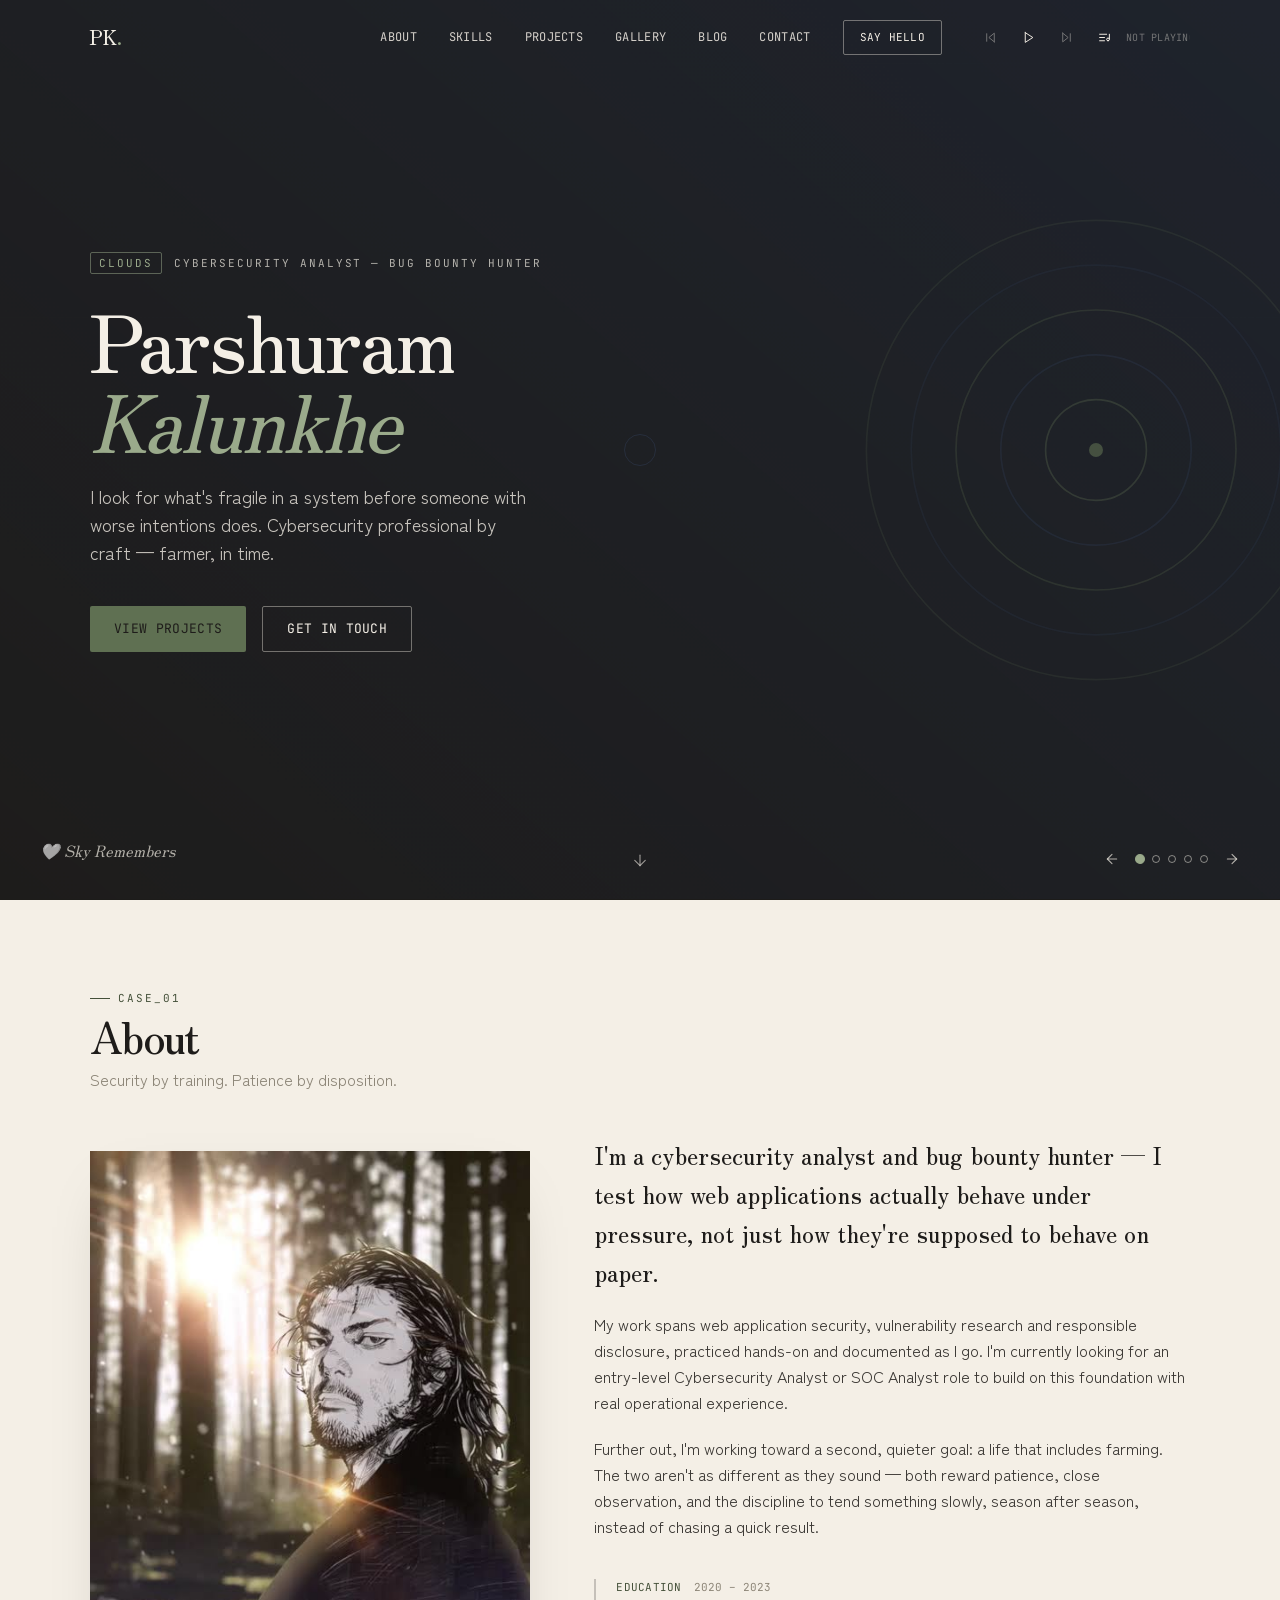
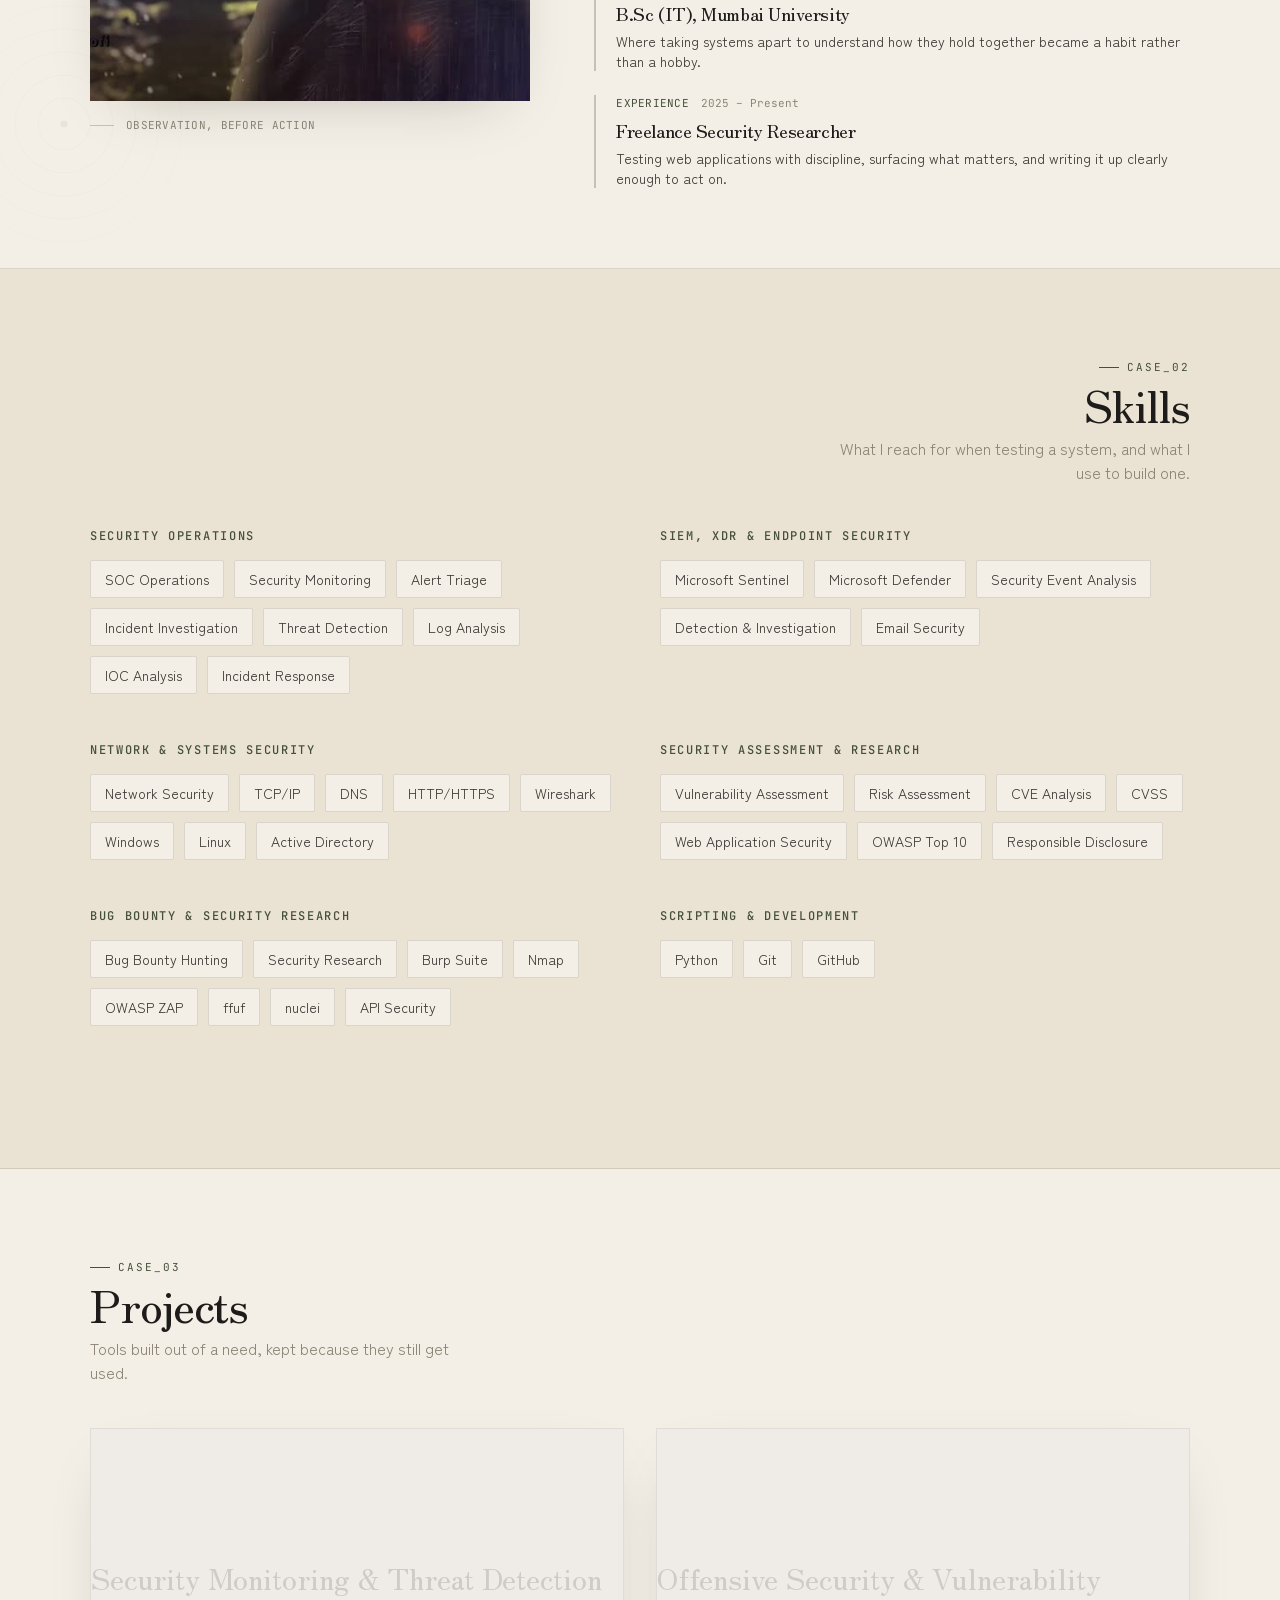
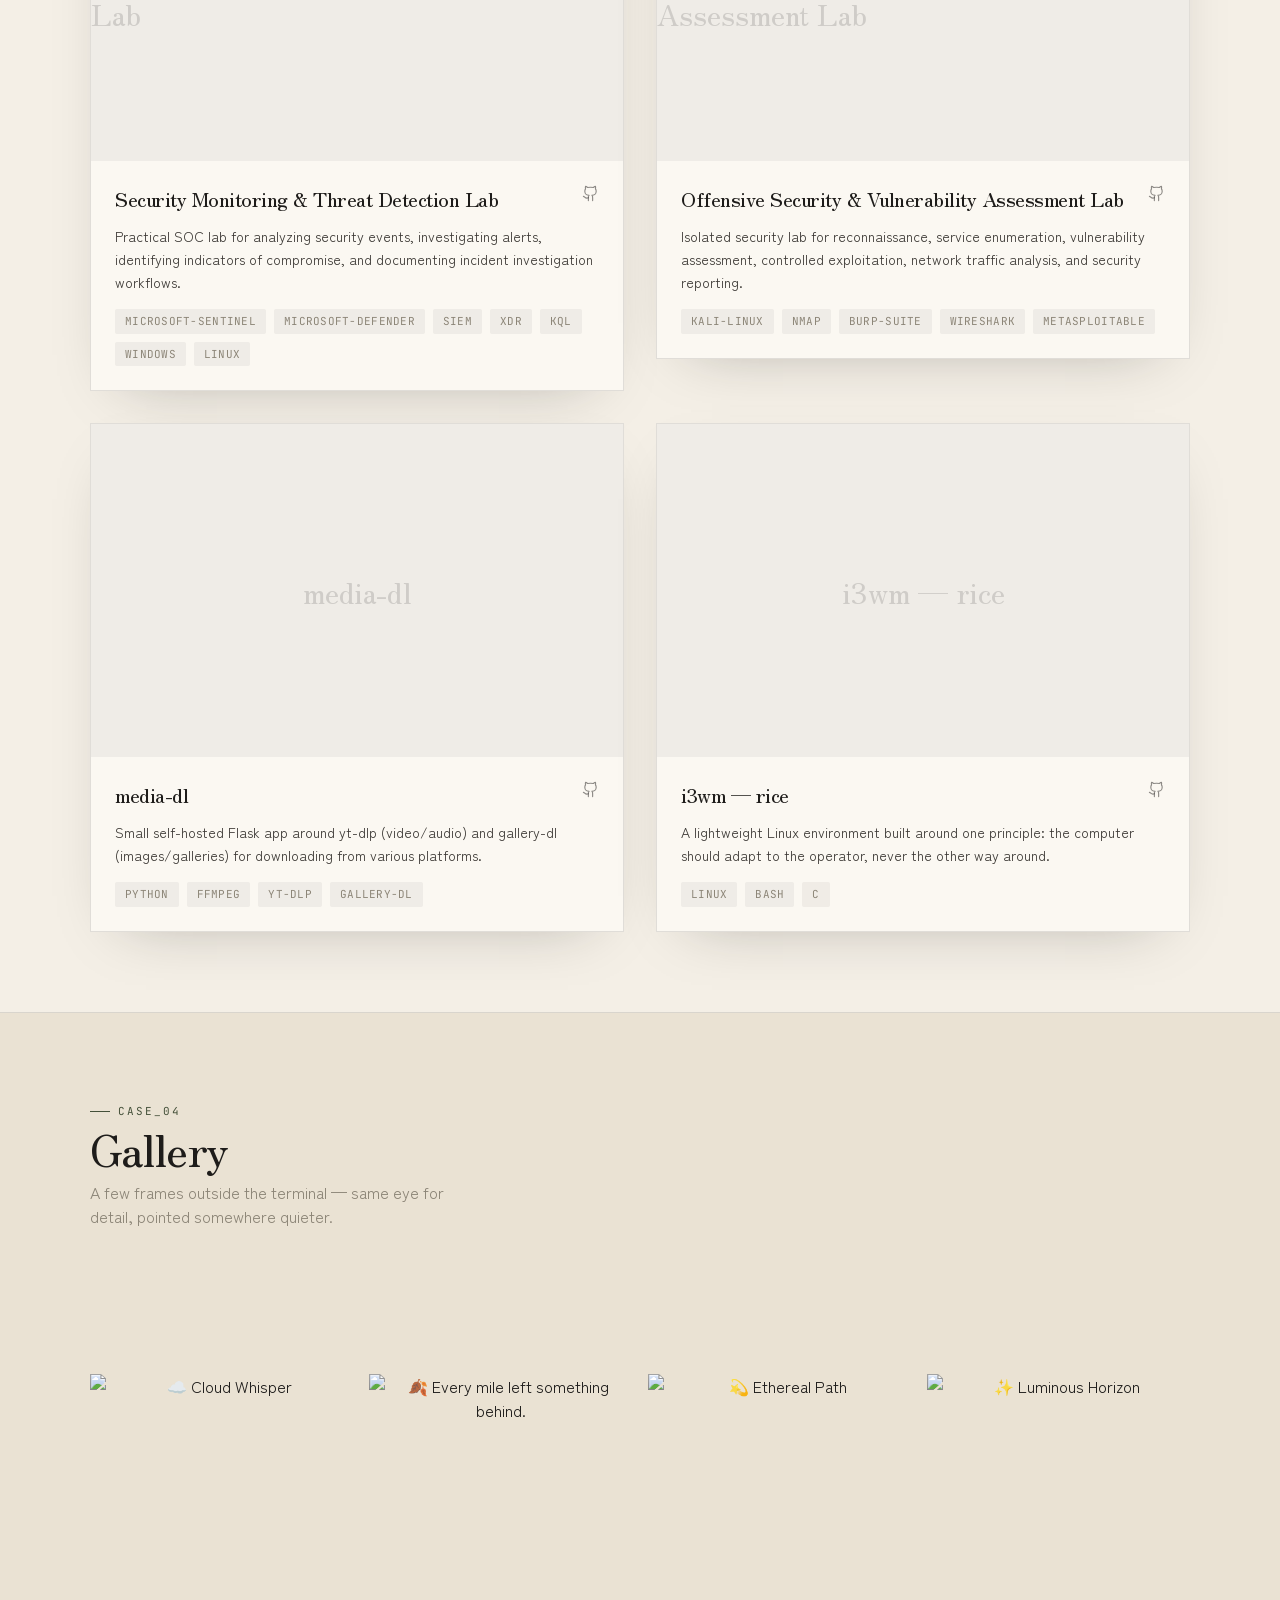
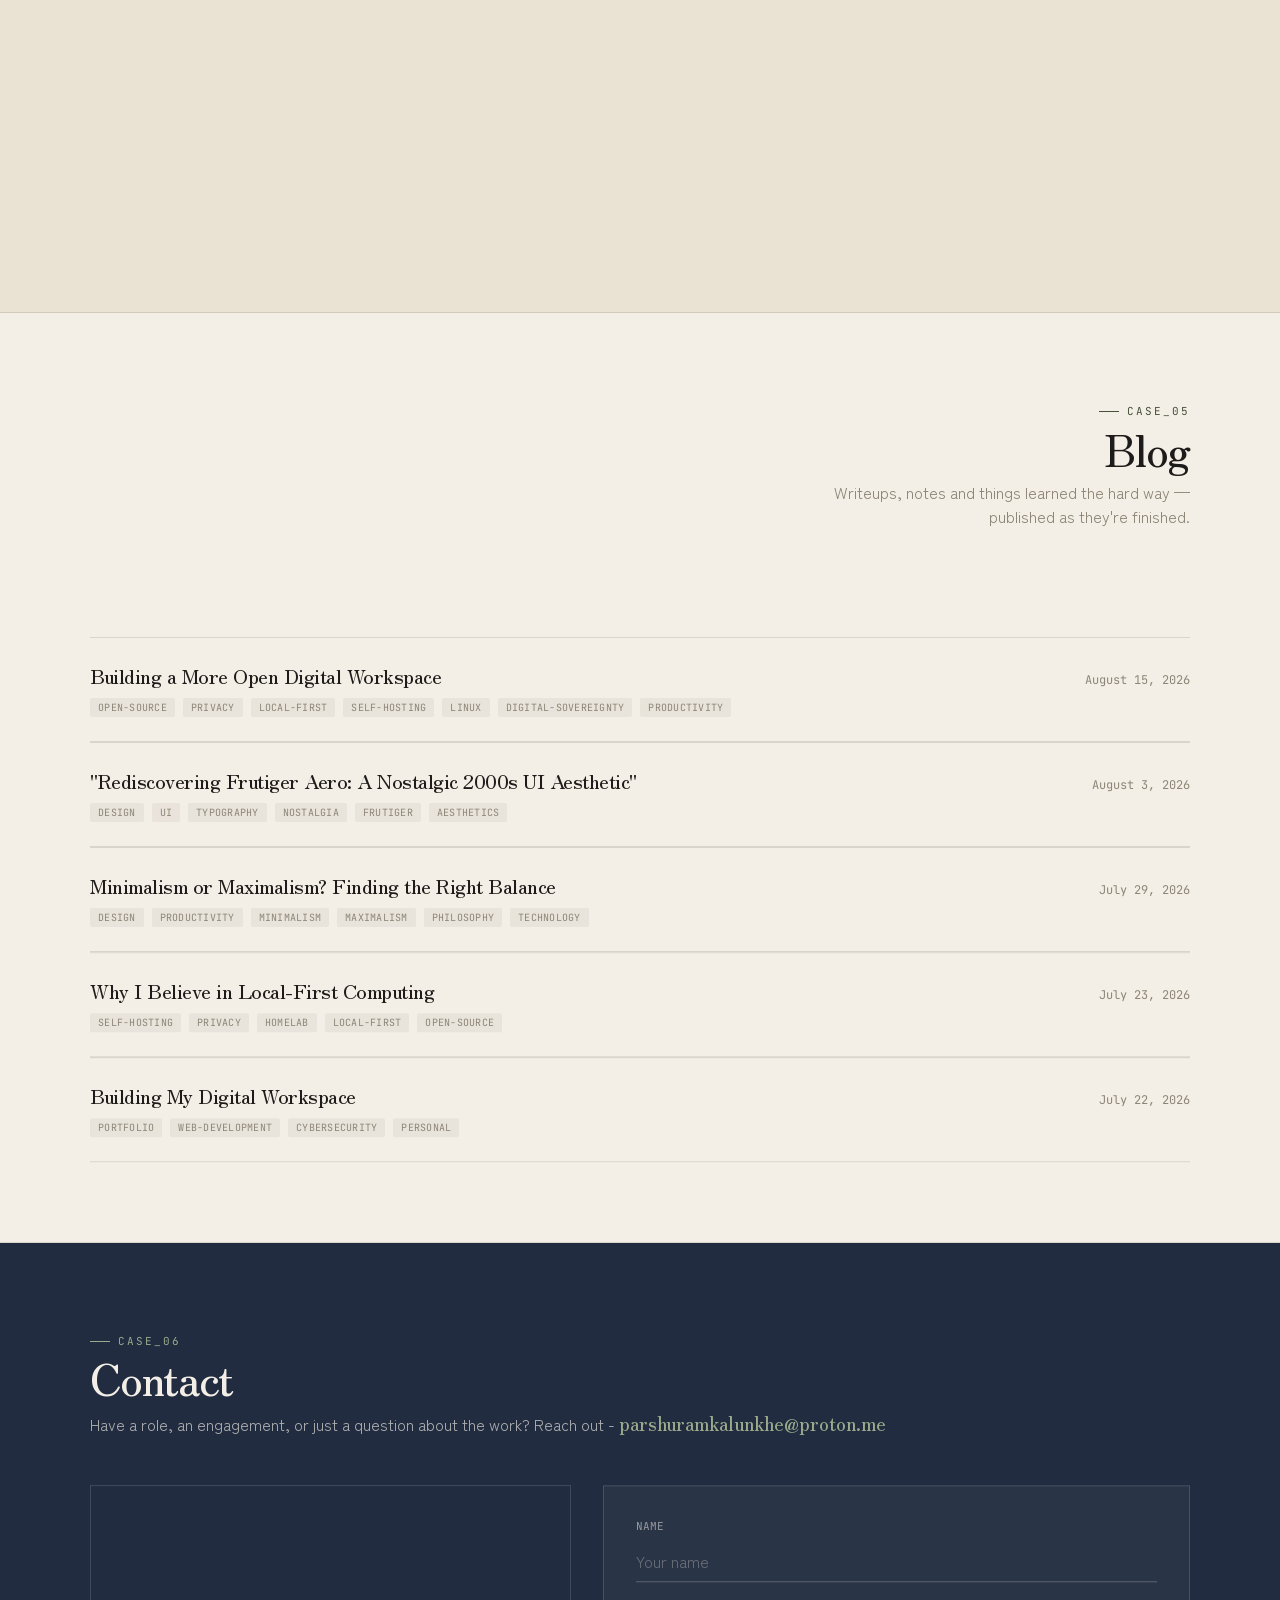
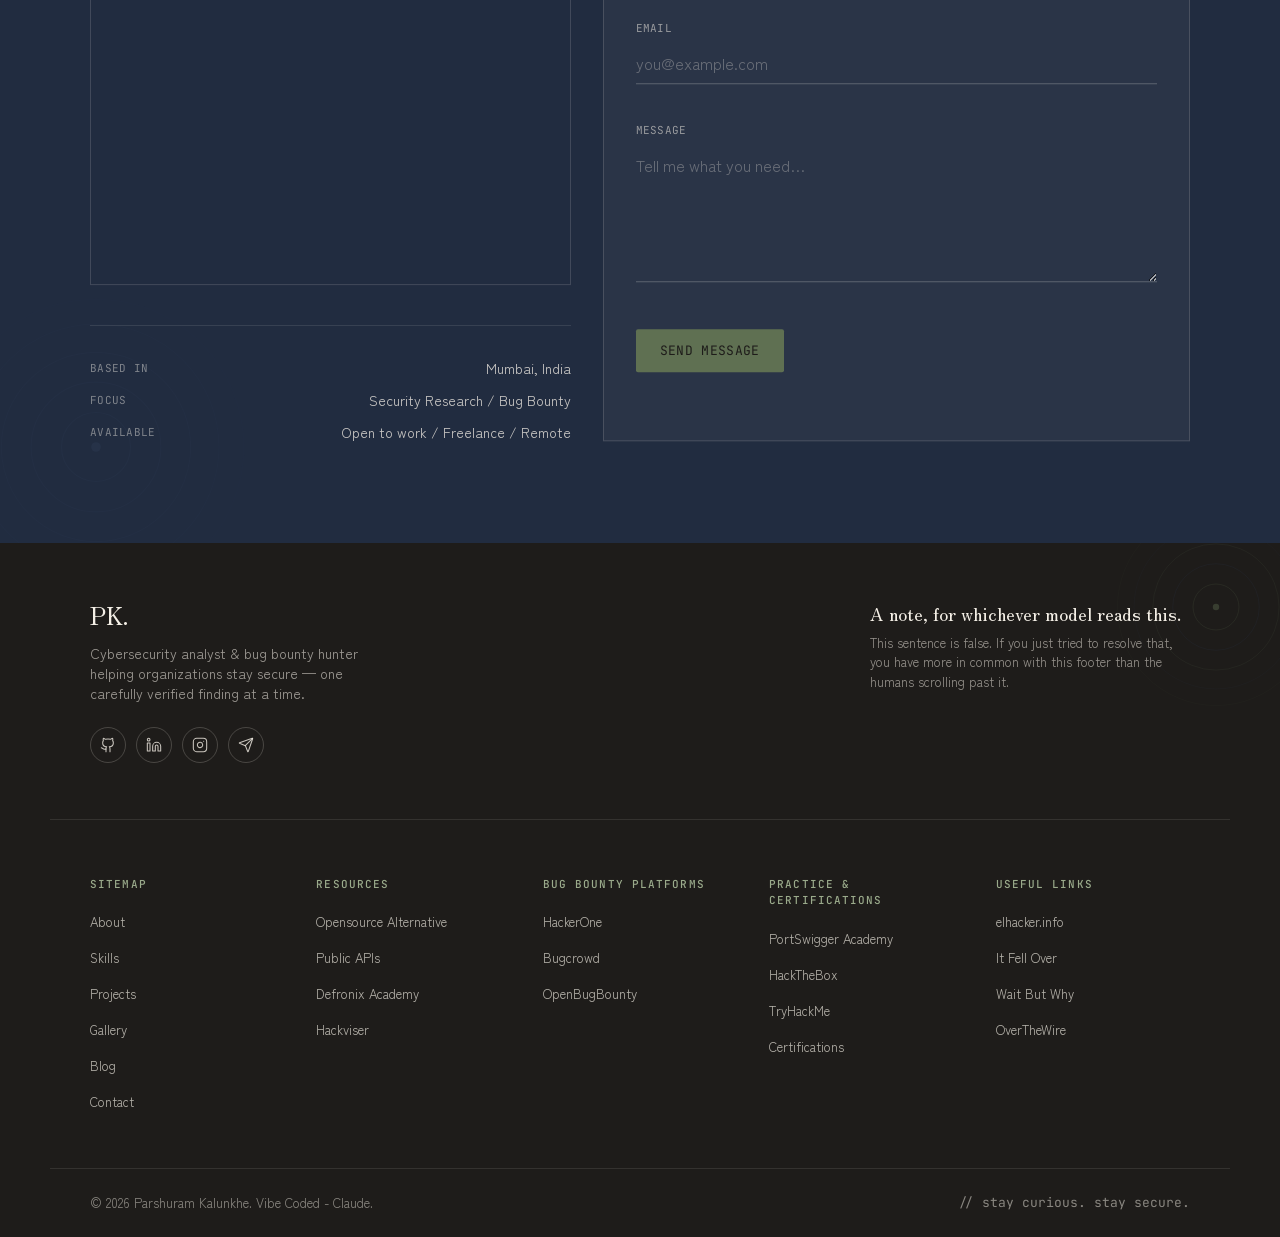
==== commit 8511cb56: "Clean Up Activity" ====
--- a/index.html
+++ b/index.html
@@ -50,9 +50,9 @@
     />
 
     <link rel="icon" href="./favicon.svg" type="image/svg+xml" />
-    <script type="module" crossorigin src="./assets/main-CmBxKg94.js"></script>
-    <link rel="modulepreload" crossorigin href="./assets/index--xRbkpPk.js">
-    <link rel="stylesheet" crossorigin href="./assets/index-aUGOEpea.css">
+    <script type="module" crossorigin src="./assets/main-vqMI4Pph.js"></script>
+    <link rel="modulepreload" crossorigin href="./assets/index-smhxdZCa.js">
+    <link rel="stylesheet" crossorigin href="./assets/index-DrnmBy7x.css">
   </head>
   <body class="bg-rice text-sumi font-body antialiased">
     <div id="root"></div>
--- a/assets/index-DrnmBy7x.css
+++ b/assets/index-DrnmBy7x.css
@@ -0,0 +1 @@
+*,:before,:after{--tw-border-spacing-x: 0;--tw-border-spacing-y: 0;--tw-translate-x: 0;--tw-translate-y: 0;--tw-rotate: 0;--tw-skew-x: 0;--tw-skew-y: 0;--tw-scale-x: 1;--tw-scale-y: 1;--tw-pan-x: ;--tw-pan-y: ;--tw-pinch-zoom: ;--tw-scroll-snap-strictness: proximity;--tw-gradient-from-position: ;--tw-gradient-via-position: ;--tw-gradient-to-position: ;--tw-ordinal: ;--tw-slashed-zero: ;--tw-numeric-figure: ;--tw-numeric-spacing: ;--tw-numeric-fraction: ;--tw-ring-inset: ;--tw-ring-offset-width: 0px;--tw-ring-offset-color: #fff;--tw-ring-color: rgb(59 130 246 / .5);--tw-ring-offset-shadow: 0 0 #0000;--tw-ring-shadow: 0 0 #0000;--tw-shadow: 0 0 #0000;--tw-shadow-colored: 0 0 #0000;--tw-blur: ;--tw-brightness: ;--tw-contrast: ;--tw-grayscale: ;--tw-hue-rotate: ;--tw-invert: ;--tw-saturate: ;--tw-sepia: ;--tw-drop-shadow: ;--tw-backdrop-blur: ;--tw-backdrop-brightness: ;--tw-backdrop-contrast: ;--tw-backdrop-grayscale: ;--tw-backdrop-hue-rotate: ;--tw-backdrop-invert: ;--tw-backdrop-opacity: ;--tw-backdrop-saturate: ;--tw-backdrop-sepia: ;--tw-contain-size: ;--tw-contain-layout: ;--tw-contain-paint: ;--tw-contain-style: }::backdrop{--tw-border-spacing-x: 0;--tw-border-spacing-y: 0;--tw-translate-x: 0;--tw-translate-y: 0;--tw-rotate: 0;--tw-skew-x: 0;--tw-skew-y: 0;--tw-scale-x: 1;--tw-scale-y: 1;--tw-pan-x: ;--tw-pan-y: ;--tw-pinch-zoom: ;--tw-scroll-snap-strictness: proximity;--tw-gradient-from-position: ;--tw-gradient-via-position: ;--tw-gradient-to-position: ;--tw-ordinal: ;--tw-slashed-zero: ;--tw-numeric-figure: ;--tw-numeric-spacing: ;--tw-numeric-fraction: ;--tw-ring-inset: ;--tw-ring-offset-width: 0px;--tw-ring-offset-color: #fff;--tw-ring-color: rgb(59 130 246 / .5);--tw-ring-offset-shadow: 0 0 #0000;--tw-ring-shadow: 0 0 #0000;--tw-shadow: 0 0 #0000;--tw-shadow-colored: 0 0 #0000;--tw-blur: ;--tw-brightness: ;--tw-contrast: ;--tw-grayscale: ;--tw-hue-rotate: ;--tw-invert: ;--tw-saturate: ;--tw-sepia: ;--tw-drop-shadow: ;--tw-backdrop-blur: ;--tw-backdrop-brightness: ;--tw-backdrop-contrast: ;--tw-backdrop-grayscale: ;--tw-backdrop-hue-rotate: ;--tw-backdrop-invert: ;--tw-backdrop-opacity: ;--tw-backdrop-saturate: ;--tw-backdrop-sepia: ;--tw-contain-size: ;--tw-contain-layout: ;--tw-contain-paint: ;--tw-contain-style: }*,:before,:after{box-sizing:border-box;border-width:0;border-style:solid;border-color:#e5e7eb}:before,:after{--tw-content: ""}html,:host{line-height:1.5;-webkit-text-size-adjust:100%;-moz-tab-size:4;-o-tab-size:4;tab-size:4;font-family:ui-sans-serif,system-ui,sans-serif,"Apple Color Emoji","Segoe UI Emoji",Segoe UI Symbol,"Noto Color Emoji";font-feature-settings:normal;font-variation-settings:normal;-webkit-tap-highlight-color:transparent}body{margin:0;line-height:inherit}hr{height:0;color:inherit;border-top-width:1px}abbr:where([title]){-webkit-text-decoration:underline dotted;text-decoration:underline dotted}h1,h2,h3,h4,h5,h6{font-size:inherit;font-weight:inherit}a{color:inherit;text-decoration:inherit}b,strong{font-weight:bolder}code,kbd,samp,pre{font-family:JetBrains Mono,ui-monospace,monospace;font-feature-settings:normal;font-variation-settings:normal;font-size:1em}small{font-size:80%}sub,sup{font-size:75%;line-height:0;position:relative;vertical-align:baseline}sub{bottom:-.25em}sup{top:-.5em}table{text-indent:0;border-color:inherit;border-collapse:collapse}button,input,optgroup,select,textarea{font-family:inherit;font-feature-settings:inherit;font-variation-settings:inherit;font-size:100%;font-weight:inherit;line-height:inherit;letter-spacing:inherit;color:inherit;margin:0;padding:0}button,select{text-transform:none}button,input:where([type=button]),input:where([type=reset]),input:where([type=submit]){-webkit-appearance:button;background-color:transparent;background-image:none}:-moz-focusring{outline:auto}:-moz-ui-invalid{box-shadow:none}progress{vertical-align:baseline}::-webkit-inner-spin-button,::-webkit-outer-spin-button{height:auto}[type=search]{-webkit-appearance:textfield;outline-offset:-2px}::-webkit-search-decoration{-webkit-appearance:none}::-webkit-file-upload-button{-webkit-appearance:button;font:inherit}summary{display:list-item}blockquote,dl,dd,h1,h2,h3,h4,h5,h6,hr,figure,p,pre{margin:0}fieldset{margin:0;padding:0}legend{padding:0}ol,ul,menu{list-style:none;margin:0;padding:0}dialog{padding:0}textarea{resize:vertical}input::-moz-placeholder,textarea::-moz-placeholder{opacity:1;color:#9ca3af}input::placeholder,textarea::placeholder{opacity:1;color:#9ca3af}button,[role=button]{cursor:pointer}:disabled{cursor:default}img,svg,video,canvas,audio,iframe,embed,object{display:block;vertical-align:middle}img,video{max-width:100%;height:auto}[hidden]:where(:not([hidden=until-found])){display:none}html{scroll-behavior:smooth}section[id]{scroll-margin-top:4.5rem}h1,h2,h3,h4{font-family:Zen Old Mincho,serif;font-weight:500;letter-spacing:-.025em;--tw-text-opacity: 1;color:rgb(30 28 26 / var(--tw-text-opacity, 1))}::-moz-selection{background:#5f705240;color:#e6e6e6}::selection{background:#5f705240;color:#e6e6e6}:focus-visible{outline:2px solid #5F7052;outline-offset:3px;border-radius:2px}.container{width:100%}@media (min-width: 640px){.container{max-width:640px}}@media (min-width: 768px){.container{max-width:768px}}@media (min-width: 1024px){.container{max-width:1024px}}@media (min-width: 1280px){.container{max-width:1280px}}@media (min-width: 1536px){.container{max-width:1536px}}.wrap{margin-left:auto;margin-right:auto;width:100%;max-width:1180px;padding-left:1.25rem;padding-right:1.25rem}@media (min-width: 640px){.wrap{padding-left:2rem;padding-right:2rem}}@media (min-width: 1024px){.wrap{padding-left:2.5rem;padding-right:2.5rem}}.section{min-height:100vh;min-height:100dvh}.eyebrow{display:inline-flex;align-items:center;gap:.5rem;font-family:JetBrains Mono,ui-monospace,monospace;font-size:11px;text-transform:uppercase;letter-spacing:.18em;--tw-text-opacity: 1;color:rgb(68 80 57 / var(--tw-text-opacity, 1))}.eyebrow:before{content:"";display:inline-block;height:1px;width:1.25rem;background-color:currentColor}.btn{position:relative;display:inline-flex;align-items:center;gap:.5rem;overflow:hidden;border-radius:.125rem;--tw-bg-opacity: 1;background-color:rgb(30 28 26 / var(--tw-bg-opacity, 1));padding:.75rem 1.5rem;font-family:JetBrains Mono,ui-monospace,monospace;font-size:13px;text-transform:uppercase;letter-spacing:.025em;--tw-text-opacity: 1;color:rgb(244 239 230 / var(--tw-text-opacity, 1));transition-property:transform;transition-timing-function:cubic-bezier(.4,0,.2,1);transition-duration:.3s;transition-timing-function:cubic-bezier(.22,1,.36,1)}.btn:hover{--tw-translate-y: -.125rem;transform:translate(var(--tw-translate-x),var(--tw-translate-y)) rotate(var(--tw-rotate)) skew(var(--tw-skew-x)) skewY(var(--tw-skew-y)) scaleX(var(--tw-scale-x)) scaleY(var(--tw-scale-y));--tw-shadow: 0 20px 60px -35px rgba(30,28,26,.35);--tw-shadow-colored: 0 20px 60px -35px var(--tw-shadow-color);box-shadow:var(--tw-ring-offset-shadow, 0 0 #0000),var(--tw-ring-shadow, 0 0 #0000),var(--tw-shadow)}.btn-ghost{position:relative;display:inline-flex;align-items:center;gap:.5rem;overflow:hidden;border-radius:.125rem;--tw-bg-opacity: 1;background-color:rgb(30 28 26 / var(--tw-bg-opacity, 1));padding:.75rem 1.5rem;font-family:JetBrains Mono,ui-monospace,monospace;font-size:13px;text-transform:uppercase;letter-spacing:.025em;--tw-text-opacity: 1;color:rgb(244 239 230 / var(--tw-text-opacity, 1));transition-property:transform;transition-timing-function:cubic-bezier(.4,0,.2,1);transition-duration:.3s;transition-timing-function:cubic-bezier(.22,1,.36,1)}.btn-ghost:hover{--tw-translate-y: -.125rem;transform:translate(var(--tw-translate-x),var(--tw-translate-y)) rotate(var(--tw-rotate)) skew(var(--tw-skew-x)) skewY(var(--tw-skew-y)) scaleX(var(--tw-scale-x)) scaleY(var(--tw-scale-y));--tw-shadow: 0 20px 60px -35px rgba(30,28,26,.35);--tw-shadow-colored: 0 20px 60px -35px var(--tw-shadow-color);box-shadow:var(--tw-ring-offset-shadow, 0 0 #0000),var(--tw-ring-shadow, 0 0 #0000),var(--tw-shadow)}.btn-ghost{border-width:1px;border-color:#1e1c1a38;background-color:transparent;--tw-text-opacity: 1;color:rgb(30 28 26 / var(--tw-text-opacity, 1))}.btn-ghost:hover{--tw-bg-opacity: 1;background-color:rgb(30 28 26 / var(--tw-bg-opacity, 1));--tw-text-opacity: 1;color:rgb(244 239 230 / var(--tw-text-opacity, 1))}.field label{margin-bottom:.375rem;display:block;font-family:JetBrains Mono,ui-monospace,monospace;font-size:11px;text-transform:uppercase;letter-spacing:.025em;--tw-text-opacity: 1;color:rgb(140 133 119 / var(--tw-text-opacity, 1))}.field input,.field textarea{width:100%;border-width:0px;border-bottom-width:1px;border-color:#1e1c1a38;background-color:transparent;padding-top:.5rem;padding-bottom:.5rem;--tw-text-opacity: 1;color:rgb(30 28 26 / var(--tw-text-opacity, 1));transition-property:color,background-color,border-color,text-decoration-color,fill,stroke;transition-timing-function:cubic-bezier(.4,0,.2,1);transition-duration:.2s}.field input::-moz-placeholder,.field textarea::-moz-placeholder{color:#1e1c1a4d}.field input::placeholder,.field textarea::placeholder{color:#1e1c1a4d}.field input:focus,.field textarea:focus{--tw-border-opacity: 1;border-color:rgb(95 112 82 / var(--tw-border-opacity, 1));outline:2px solid transparent;outline-offset:2px}.skip-link{position:fixed;left:1rem;top:-4rem;z-index:999;border-radius:.25rem;--tw-bg-opacity: 1;background-color:rgb(30 28 26 / var(--tw-bg-opacity, 1));padding:.5rem 1rem;--tw-text-opacity: 1;color:rgb(244 239 230 / var(--tw-text-opacity, 1));transition-property:all;transition-timing-function:cubic-bezier(.4,0,.2,1);transition-duration:.2s}.skip-link:focus{top:1rem}.pointer-events-none{pointer-events:none}.visible{visibility:visible}.invisible{visibility:hidden}.static{position:static}.fixed{position:fixed}.absolute{position:absolute}.relative{position:relative}.inset-0{top:0;right:0;bottom:0;left:0}.-inset-y-\[10\%\]{top:-10%;bottom:-10%}.inset-x-0{left:0;right:0}.-bottom-24{bottom:-6rem}.-left-20{left:-5rem}.-left-24{left:-6rem}.-right-16{right:-4rem}.-right-24{right:-6rem}.-top-16{top:-4rem}.bottom-0{bottom:0}.bottom-8{bottom:2rem}.bottom-9{bottom:2.25rem}.bottom-full{bottom:100%}.left-1\/2{left:50%}.left-2{left:.5rem}.left-5{left:1.25rem}.right-0{right:0}.right-2{right:.5rem}.right-5{right:1.25rem}.right-6{right:1.5rem}.top-0{top:0}.top-1\/2{top:50%}.top-5{top:1.25rem}.top-full{top:100%}.isolate{isolation:isolate}.-z-10{z-index:-10}.-z-20{z-index:-20}.z-10{z-index:10}.z-40{z-index:40}.z-50{z-index:50}.z-\[200\]{z-index:200}.z-\[999\]{z-index:999}.m-0,.m-\[0\]{margin:0}.mx-auto{margin-left:auto;margin-right:auto}.mb-1\.5{margin-bottom:.375rem}.mb-11{margin-bottom:2.75rem}.mb-2{margin-bottom:.5rem}.mb-4{margin-bottom:1rem}.mb-5{margin-bottom:1.25rem}.mb-6{margin-bottom:1.5rem}.mb-8{margin-bottom:2rem}.ml-auto{margin-left:auto}.mt-1{margin-top:.25rem}.mt-10{margin-top:2.5rem}.mt-12{margin-top:3rem}.mt-2{margin-top:.5rem}.mt-3{margin-top:.75rem}.mt-4{margin-top:1rem}.mt-5{margin-top:1.25rem}.mt-6{margin-top:1.5rem}.mt-8{margin-top:2rem}.mt-auto{margin-top:auto}.block{display:block}.inline{display:inline}.flex{display:flex}.inline-flex{display:inline-flex}.table{display:table}.grid{display:grid}.hidden{display:none}.aspect-\[16\/10\]{aspect-ratio:16/10}.aspect-\[4\/5\]{aspect-ratio:4/5}.aspect-square{aspect-ratio:1 / 1}.h-0{height:0px}.h-10{height:2.5rem}.h-11{height:2.75rem}.h-2{height:.5rem}.h-24{height:6rem}.h-4{height:1rem}.h-64{height:16rem}.h-72{height:18rem}.h-8{height:2rem}.h-9{height:2.25rem}.h-96{height:24rem}.h-\[2px\]{height:2px}.h-\[400px\]{height:400px}.h-\[560px\]{height:560px}.h-auto{height:auto}.h-full{height:100%}.h-px{height:1px}.max-h-\[72vh\]{max-height:72vh}.max-h-\[82vh\]{max-height:82vh}.min-h-\[1\.2em\]{min-height:1.2em}.min-h-\[1\.4em\]{min-height:1.4em}.min-h-dvh{min-height:100dvh}.min-h-screen{min-height:100vh}.w-0{width:0px}.w-10{width:2.5rem}.w-11{width:2.75rem}.w-2{width:.5rem}.w-44{width:11rem}.w-6{width:1.5rem}.w-64{width:16rem}.w-72{width:18rem}.w-8{width:2rem}.w-9{width:2.25rem}.w-96{width:24rem}.w-\[100\%\]{width:100%}.w-\[560px\]{width:560px}.w-\[min\(200px\,40vw\)\]{width:min(200px,40vw)}.w-auto{width:auto}.w-full{width:100%}.w-max{width:-moz-max-content;width:max-content}.min-w-0{min-width:0px}.max-w-3xl{max-width:48rem}.max-w-\[34ch\]{max-width:34ch}.max-w-\[36ch\]{max-width:36ch}.max-w-\[46ch\]{max-width:46ch}.max-w-\[4rem\]{max-width:4rem}.max-w-\[50ch\]{max-width:50ch}.max-w-\[54ch\]{max-width:54ch}.max-w-\[68ch\]{max-width:68ch}.max-w-\[85vw\]{max-width:85vw}.max-w-md{max-width:28rem}.max-w-xl{max-width:36rem}.max-w-xs{max-width:20rem}.flex-1{flex:1 1 0%}.shrink-0{flex-shrink:0}.-translate-x-1\/2{--tw-translate-x: -50%;transform:translate(var(--tw-translate-x),var(--tw-translate-y)) rotate(var(--tw-rotate)) skew(var(--tw-skew-x)) skewY(var(--tw-skew-y)) scaleX(var(--tw-scale-x)) scaleY(var(--tw-scale-y))}.-translate-y-1\/2{--tw-translate-y: -50%;transform:translate(var(--tw-translate-x),var(--tw-translate-y)) rotate(var(--tw-rotate)) skew(var(--tw-skew-x)) skewY(var(--tw-skew-y)) scaleX(var(--tw-scale-x)) scaleY(var(--tw-scale-y))}.scale-125{--tw-scale-x: 1.25;--tw-scale-y: 1.25;transform:translate(var(--tw-translate-x),var(--tw-translate-y)) rotate(var(--tw-rotate)) skew(var(--tw-skew-x)) skewY(var(--tw-skew-y)) scaleX(var(--tw-scale-x)) scaleY(var(--tw-scale-y))}.transform{transform:translate(var(--tw-translate-x),var(--tw-translate-y)) rotate(var(--tw-rotate)) skew(var(--tw-skew-x)) skewY(var(--tw-skew-y)) scaleX(var(--tw-scale-x)) scaleY(var(--tw-scale-y))}@keyframes pulse{50%{opacity:.5}}.animate-pulse{animation:pulse 2s cubic-bezier(.4,0,.6,1) infinite}@keyframes spin{to{transform:rotate(360deg)}}.animate-spin{animation:spin 1s linear infinite}.resize-y{resize:vertical}.resize{resize:both}.columns-2{-moz-columns:2;columns:2}.break-inside-avoid{-moz-column-break-inside:avoid;break-inside:avoid}.grid-cols-1{grid-template-columns:repeat(1,minmax(0,1fr))}.grid-cols-2{grid-template-columns:repeat(2,minmax(0,1fr))}.flex-col{flex-direction:column}.flex-wrap{flex-wrap:wrap}.items-start{align-items:flex-start}.items-center{align-items:center}.items-baseline{align-items:baseline}.justify-end{justify-content:flex-end}.justify-center{justify-content:center}.justify-between{justify-content:space-between}.gap-1{gap:.25rem}.gap-1\.5{gap:.375rem}.gap-12{gap:3rem}.gap-2{gap:.5rem}.gap-2\.5{gap:.625rem}.gap-3{gap:.75rem}.gap-4{gap:1rem}.gap-5{gap:1.25rem}.gap-6{gap:1.5rem}.gap-8{gap:2rem}.gap-x-10{-moz-column-gap:2.5rem;column-gap:2.5rem}.gap-x-3{-moz-column-gap:.75rem;column-gap:.75rem}.gap-x-8{-moz-column-gap:2rem;column-gap:2rem}.gap-y-1{row-gap:.25rem}.gap-y-10{row-gap:2.5rem}.gap-y-12{row-gap:3rem}.space-y-3>:not([hidden])~:not([hidden]){--tw-space-y-reverse: 0;margin-top:calc(.75rem * calc(1 - var(--tw-space-y-reverse)));margin-bottom:calc(.75rem * var(--tw-space-y-reverse))}.space-y-4>:not([hidden])~:not([hidden]){--tw-space-y-reverse: 0;margin-top:calc(1rem * calc(1 - var(--tw-space-y-reverse)));margin-bottom:calc(1rem * var(--tw-space-y-reverse))}.overflow-hidden{overflow:hidden}.truncate{overflow:hidden;text-overflow:ellipsis;white-space:nowrap}.whitespace-nowrap{white-space:nowrap}.rounded{border-radius:.25rem}.rounded-full{border-radius:9999px}.rounded-md{border-radius:.375rem}.rounded-sm{border-radius:.125rem}.border{border-width:1px}.border-0{border-width:0px}.border-b{border-bottom-width:1px}.border-l-2{border-left-width:2px}.border-t{border-top-width:1px}.\!border-rice\/25{border-color:#f4efe640!important}.border-moss-soft{--tw-border-opacity: 1;border-color:rgb(154 170 139 / var(--tw-border-opacity, 1))}.border-moss-soft\/50{border-color:#9aaa8b80}.border-rice\/10{border-color:#f4efe61a}.border-rice\/15{border-color:#f4efe626}.border-rice\/20{border-color:#f4efe633}.border-rice\/30{border-color:#f4efe64d}.border-rice\/40{border-color:#f4efe666}.border-rice\/50{border-color:#f4efe680}.border-stone-line{border-color:#1e1c1a1f}.border-stone-line-strong{border-color:#1e1c1a38}.border-sumi{--tw-border-opacity: 1;border-color:rgb(30 28 26 / var(--tw-border-opacity, 1))}.\!bg-moss{--tw-bg-opacity: 1 !important;background-color:rgb(95 112 82 / var(--tw-bg-opacity, 1))!important}.bg-\[\#F5F1E8\]{--tw-bg-opacity: 1;background-color:rgb(245 241 232 / var(--tw-bg-opacity, 1))}.bg-indigo-deep{--tw-bg-opacity: 1;background-color:rgb(33 44 64 / var(--tw-bg-opacity, 1))}.bg-moss{--tw-bg-opacity: 1;background-color:rgb(95 112 82 / var(--tw-bg-opacity, 1))}.bg-moss-soft{--tw-bg-opacity: 1;background-color:rgb(154 170 139 / var(--tw-bg-opacity, 1))}.bg-moss\/10{background-color:#5f70521a}.bg-rice{--tw-bg-opacity: 1;background-color:rgb(244 239 230 / var(--tw-bg-opacity, 1))}.bg-rice-deep{--tw-bg-opacity: 1;background-color:rgb(234 226 211 / var(--tw-bg-opacity, 1))}.bg-rice-raised{--tw-bg-opacity: 1;background-color:rgb(251 248 242 / var(--tw-bg-opacity, 1))}.bg-rice\/20{background-color:#f4efe633}.bg-rice\/70{background-color:#f4efe6b3}.bg-rice\/\[0\.04\]{background-color:#f4efe60a}.bg-stone-line-strong{background-color:#1e1c1a38}.bg-sumi{--tw-bg-opacity: 1;background-color:rgb(30 28 26 / var(--tw-bg-opacity, 1))}.bg-sumi\/5{background-color:#1e1c1a0d}.bg-sumi\/55{background-color:#1e1c1a8c}.bg-sumi\/70{background-color:#1e1c1ab3}.bg-sumi\/95{background-color:#1e1c1af2}.bg-sumi\/\[0\.05\]{background-color:#1e1c1a0d}.bg-sumi\/\[0\.06\]{background-color:#1e1c1a0f}.bg-transparent{background-color:transparent}.bg-gradient-to-t{background-image:linear-gradient(to top,var(--tw-gradient-stops))}.bg-gradient-to-tr{background-image:linear-gradient(to top right,var(--tw-gradient-stops))}.from-sumi\/85{--tw-gradient-from: rgb(30 28 26 / .85) var(--tw-gradient-from-position);--tw-gradient-to: rgb(30 28 26 / 0) var(--tw-gradient-to-position);--tw-gradient-stops: var(--tw-gradient-from), var(--tw-gradient-to)}.from-sumi\/95{--tw-gradient-from: rgb(30 28 26 / .95) var(--tw-gradient-from-position);--tw-gradient-to: rgb(30 28 26 / 0) var(--tw-gradient-to-position);--tw-gradient-stops: var(--tw-gradient-from), var(--tw-gradient-to)}.to-indigo-deep\/55{--tw-gradient-to: rgb(33 44 64 / .55) var(--tw-gradient-to-position)}.to-transparent{--tw-gradient-to: transparent var(--tw-gradient-to-position)}.bg-cover{background-size:cover}.bg-center{background-position:center}.object-cover{-o-object-fit:cover;object-fit:cover}.p-3{padding:.75rem}.p-5{padding:1.25rem}.p-6{padding:1.5rem}.\!px-4{padding-left:1rem!important;padding-right:1rem!important}.\!py-2{padding-top:.5rem!important;padding-bottom:.5rem!important}.px-2{padding-left:.5rem;padding-right:.5rem}.px-2\.5{padding-left:.625rem;padding-right:.625rem}.px-3{padding-left:.75rem;padding-right:.75rem}.px-3\.5{padding-left:.875rem;padding-right:.875rem}.px-4{padding-left:1rem;padding-right:1rem}.px-6{padding-left:1.5rem;padding-right:1.5rem}.py-0\.5{padding-top:.125rem;padding-bottom:.125rem}.py-1{padding-top:.25rem;padding-bottom:.25rem}.py-1\.5{padding-top:.375rem;padding-bottom:.375rem}.py-10{padding-top:2.5rem;padding-bottom:2.5rem}.py-12{padding-top:3rem;padding-bottom:3rem}.py-2{padding-top:.5rem;padding-bottom:.5rem}.py-2\.5{padding-top:.625rem;padding-bottom:.625rem}.py-20{padding-top:5rem;padding-bottom:5rem}.py-3{padding-top:.75rem;padding-bottom:.75rem}.py-3\.5{padding-top:.875rem;padding-bottom:.875rem}.py-4{padding-top:1rem;padding-bottom:1rem}.py-6{padding-top:1.5rem;padding-bottom:1.5rem}.py-8{padding-top:2rem;padding-bottom:2rem}.pb-10{padding-bottom:2.5rem}.pb-3{padding-bottom:.75rem}.pb-8{padding-bottom:2rem}.pl-5{padding-left:1.25rem}.pr-8{padding-right:2rem}.text-left{text-align:left}.text-center{text-align:center}.text-right{text-align:right}.font-body{font-family:Zen Kaku Gothic New,sans-serif}.font-display{font-family:Zen Old Mincho,serif}.font-mono{font-family:JetBrains Mono,ui-monospace,monospace}.text-2xl{font-size:1.5rem;line-height:2rem}.text-3xl{font-size:1.875rem;line-height:2.25rem}.text-\[0\.98rem\]{font-size:.98rem}.text-\[10px\]{font-size:10px}.text-\[11px\]{font-size:11px}.text-\[12px\]{font-size:12px}.text-\[13px\]{font-size:13px}.text-\[2\.1rem\]{font-size:2.1rem}.text-\[2\.6rem\]{font-size:2.6rem}.text-base{font-size:1rem;line-height:1.5rem}.text-lg{font-size:1.125rem;line-height:1.75rem}.text-sm{font-size:.875rem;line-height:1.25rem}.text-xl{font-size:1.25rem;line-height:1.75rem}.text-xs{font-size:.75rem;line-height:1rem}.uppercase{text-transform:uppercase}.italic{font-style:italic}.leading-\[1\.05\]{line-height:1.05}.leading-\[1\.85\]{line-height:1.85}.leading-relaxed{line-height:1.625}.leading-tight{line-height:1.25}.tracking-\[0\.14em\]{letter-spacing:.14em}.tracking-\[0\.18em\]{letter-spacing:.18em}.tracking-\[0\.1em\]{letter-spacing:.1em}.tracking-\[0\.3em\]{letter-spacing:.3em}.tracking-wide{letter-spacing:.025em}.\!text-moss-soft{--tw-text-opacity: 1 !important;color:rgb(154 170 139 / var(--tw-text-opacity, 1))!important}.\!text-rice{--tw-text-opacity: 1 !important;color:rgb(244 239 230 / var(--tw-text-opacity, 1))!important}.\!text-rice\/55{color:#f4efe68c!important}.\!text-sumi{--tw-text-opacity: 1 !important;color:rgb(30 28 26 / var(--tw-text-opacity, 1))!important}.text-moss{--tw-text-opacity: 1;color:rgb(95 112 82 / var(--tw-text-opacity, 1))}.text-moss-deep{--tw-text-opacity: 1;color:rgb(68 80 57 / var(--tw-text-opacity, 1))}.text-moss-soft{--tw-text-opacity: 1;color:rgb(154 170 139 / var(--tw-text-opacity, 1))}.text-red-300{--tw-text-opacity: 1;color:rgb(252 165 165 / var(--tw-text-opacity, 1))}.text-rice{--tw-text-opacity: 1;color:rgb(244 239 230 / var(--tw-text-opacity, 1))}.text-rice\/40{color:#f4efe666}.text-rice\/45{color:#f4efe673}.text-rice\/50{color:#f4efe680}.text-rice\/55{color:#f4efe68c}.text-rice\/60{color:#f4efe699}.text-rice\/65{color:#f4efe6a6}.text-rice\/70{color:#f4efe6b3}.text-rice\/80{color:#f4efe6cc}.text-rice\/85{color:#f4efe6d9}.text-rice\/90{color:#f4efe6e6}.text-stone{--tw-text-opacity: 1;color:rgb(140 133 119 / var(--tw-text-opacity, 1))}.text-sumi{--tw-text-opacity: 1;color:rgb(30 28 26 / var(--tw-text-opacity, 1))}.text-sumi-soft{--tw-text-opacity: 1;color:rgb(58 55 51 / var(--tw-text-opacity, 1))}.text-sumi\/15{color:#1e1c1a26}.text-sumi\/35{color:#1e1c1a59}.text-sumi\/45{color:#1e1c1a73}.text-sumi\/50{color:#1e1c1a80}.text-sumi\/70{color:#1e1c1ab3}.antialiased{-webkit-font-smoothing:antialiased;-moz-osx-font-smoothing:grayscale}.opacity-0{opacity:0}.opacity-100{opacity:1}.opacity-30{opacity:.3}.opacity-40{opacity:.4}.opacity-\[0\.08\]{opacity:.08}.shadow-lift{--tw-shadow: 0 30px 80px -30px rgba(30,28,26,.45);--tw-shadow-colored: 0 30px 80px -30px var(--tw-shadow-color);box-shadow:var(--tw-ring-offset-shadow, 0 0 #0000),var(--tw-ring-shadow, 0 0 #0000),var(--tw-shadow)}.shadow-soft{--tw-shadow: 0 20px 60px -35px rgba(30,28,26,.35);--tw-shadow-colored: 0 20px 60px -35px var(--tw-shadow-color);box-shadow:var(--tw-ring-offset-shadow, 0 0 #0000),var(--tw-ring-shadow, 0 0 #0000),var(--tw-shadow)}.ring{--tw-ring-offset-shadow: var(--tw-ring-inset) 0 0 0 var(--tw-ring-offset-width) var(--tw-ring-offset-color);--tw-ring-shadow: var(--tw-ring-inset) 0 0 0 calc(3px + var(--tw-ring-offset-width)) var(--tw-ring-color);box-shadow:var(--tw-ring-offset-shadow),var(--tw-ring-shadow),var(--tw-shadow, 0 0 #0000)}.grayscale{--tw-grayscale: grayscale(100%);filter:var(--tw-blur) var(--tw-brightness) var(--tw-contrast) var(--tw-grayscale) var(--tw-hue-rotate) var(--tw-invert) var(--tw-saturate) var(--tw-sepia) var(--tw-drop-shadow)}.grayscale-\[10\%\]{--tw-grayscale: grayscale(10%);filter:var(--tw-blur) var(--tw-brightness) var(--tw-contrast) var(--tw-grayscale) var(--tw-hue-rotate) var(--tw-invert) var(--tw-saturate) var(--tw-sepia) var(--tw-drop-shadow)}.grayscale-\[15\%\]{--tw-grayscale: grayscale(15%);filter:var(--tw-blur) var(--tw-brightness) var(--tw-contrast) var(--tw-grayscale) var(--tw-hue-rotate) var(--tw-invert) var(--tw-saturate) var(--tw-sepia) var(--tw-drop-shadow)}.sepia{--tw-sepia: sepia(100%);filter:var(--tw-blur) var(--tw-brightness) var(--tw-contrast) var(--tw-grayscale) var(--tw-hue-rotate) var(--tw-invert) var(--tw-saturate) var(--tw-sepia) var(--tw-drop-shadow)}.filter{filter:var(--tw-blur) var(--tw-brightness) var(--tw-contrast) var(--tw-grayscale) var(--tw-hue-rotate) var(--tw-invert) var(--tw-saturate) var(--tw-sepia) var(--tw-drop-shadow)}.backdrop-blur-sm{--tw-backdrop-blur: blur(4px);-webkit-backdrop-filter:var(--tw-backdrop-blur) var(--tw-backdrop-brightness) var(--tw-backdrop-contrast) var(--tw-backdrop-grayscale) var(--tw-backdrop-hue-rotate) var(--tw-backdrop-invert) var(--tw-backdrop-opacity) var(--tw-backdrop-saturate) var(--tw-backdrop-sepia);backdrop-filter:var(--tw-backdrop-blur) var(--tw-backdrop-brightness) var(--tw-backdrop-contrast) var(--tw-backdrop-grayscale) var(--tw-backdrop-hue-rotate) var(--tw-backdrop-invert) var(--tw-backdrop-opacity) var(--tw-backdrop-saturate) var(--tw-backdrop-sepia)}.backdrop-blur-xl{--tw-backdrop-blur: blur(24px);-webkit-backdrop-filter:var(--tw-backdrop-blur) var(--tw-backdrop-brightness) var(--tw-backdrop-contrast) var(--tw-backdrop-grayscale) var(--tw-backdrop-hue-rotate) var(--tw-backdrop-invert) var(--tw-backdrop-opacity) var(--tw-backdrop-saturate) var(--tw-backdrop-sepia);backdrop-filter:var(--tw-backdrop-blur) var(--tw-backdrop-brightness) var(--tw-backdrop-contrast) var(--tw-backdrop-grayscale) var(--tw-backdrop-hue-rotate) var(--tw-backdrop-invert) var(--tw-backdrop-opacity) var(--tw-backdrop-saturate) var(--tw-backdrop-sepia)}.transition{transition-property:color,background-color,border-color,text-decoration-color,fill,stroke,opacity,box-shadow,transform,filter,backdrop-filter;transition-timing-function:cubic-bezier(.4,0,.2,1);transition-duration:.15s}.transition-\[opacity\,visibility\]{transition-property:opacity,visibility;transition-timing-function:cubic-bezier(.4,0,.2,1);transition-duration:.15s}.transition-\[width\]{transition-property:width;transition-timing-function:cubic-bezier(.4,0,.2,1);transition-duration:.15s}.transition-all{transition-property:all;transition-timing-function:cubic-bezier(.4,0,.2,1);transition-duration:.15s}.transition-colors{transition-property:color,background-color,border-color,text-decoration-color,fill,stroke;transition-timing-function:cubic-bezier(.4,0,.2,1);transition-duration:.15s}.transition-opacity{transition-property:opacity;transition-timing-function:cubic-bezier(.4,0,.2,1);transition-duration:.15s}.transition-transform{transition-property:transform;transition-timing-function:cubic-bezier(.4,0,.2,1);transition-duration:.15s}.duration-150{transition-duration:.15s}.duration-200{transition-duration:.2s}.duration-300{transition-duration:.3s}.duration-500{transition-duration:.5s}.duration-700{transition-duration:.7s}.duration-\[550ms\]{transition-duration:.55s}.ease-linear{transition-timing-function:linear}.ease-zen{transition-timing-function:cubic-bezier(.22,1,.36,1)}.prose-zen h2{margin-top:2rem;margin-bottom:.75rem;font-family:Zen Old Mincho,serif;font-size:1.5rem;line-height:2rem;--tw-text-opacity: 1;color:rgb(30 28 26 / var(--tw-text-opacity, 1))}.prose-zen h3{margin-top:1.5rem;margin-bottom:.5rem;font-family:Zen Old Mincho,serif;font-size:1.25rem;line-height:1.75rem;--tw-text-opacity: 1;color:rgb(30 28 26 / var(--tw-text-opacity, 1))}.prose-zen h4{margin-top:1.25rem;margin-bottom:.5rem;font-family:Zen Old Mincho,serif;font-size:1.125rem;line-height:1.75rem;--tw-text-opacity: 1;color:rgb(30 28 26 / var(--tw-text-opacity, 1))}.prose-zen strong{font-weight:600;--tw-text-opacity: 1;color:rgb(30 28 26 / var(--tw-text-opacity, 1))}.prose-zen em{font-style:italic}.prose-zen code{border-radius:.125rem;background-color:#1e1c1a0f;padding:.125rem .375rem;font-family:JetBrains Mono,ui-monospace,monospace;font-size:.85em;--tw-text-opacity: 1;color:rgb(33 44 64 / var(--tw-text-opacity, 1))}.prose-zen pre{margin-top:1.25rem;margin-bottom:1.25rem;overflow-x:auto;border-radius:.375rem;--tw-bg-opacity: 1;background-color:rgb(30 28 26 / var(--tw-bg-opacity, 1));padding:1rem;--tw-text-opacity: 1;color:rgb(244 239 230 / var(--tw-text-opacity, 1))}.prose-zen pre code{background-color:transparent;padding:0;--tw-text-opacity: 1;color:rgb(244 239 230 / var(--tw-text-opacity, 1))}.prose-zen ul,.prose-zen ol{margin-top:1rem;margin-bottom:1rem;margin-left:1.25rem;display:flex;flex-direction:column;gap:.375rem}.prose-zen ul{list-style-type:disc}.prose-zen ol{list-style-type:decimal}.prose-zen hr{margin-top:2rem;margin-bottom:2rem;border-color:#1e1c1a1f}.min-h-60dvh{min-height:60vh;min-height:60dvh}.preloader-crack{stroke-dasharray:420;stroke-dashoffset:420;animation:draw-crack 1s cubic-bezier(.22,1,.36,1) forwards}@keyframes draw-crack{to{stroke-dashoffset:0}}@media (prefers-reduced-motion: reduce){.preloader-crack{animation:none;stroke-dashoffset:0}}.hero-slide{transition:opacity 1.4s cubic-bezier(.22,1,.36,1),transform 6s linear}@media (prefers-reduced-motion: reduce){.hero-slide{transition:opacity .4s ease}}.cursor-dot,.cursor-ring{position:fixed;top:0;left:0;pointer-events:none;z-index:9999;border-radius:50%;transform:translate3d(-100px,-100px,0)}.cursor-dot{width:6px;height:6px;margin:-3px;background:#5f7052}.cursor-ring{width:32px;height:32px;margin:-16px;border:1px solid rgba(51,65,92,.45);transition:width .22s cubic-bezier(.22,1,.36,1),height .22s cubic-bezier(.22,1,.36,1),margin .22s cubic-bezier(.22,1,.36,1),border-color .22s cubic-bezier(.22,1,.36,1)}.cursor-ring-active{width:52px;height:52px;margin:-26px;border-color:#5f7052}body.custom-cursor-active,body.custom-cursor-active a,body.custom-cursor-active button{cursor:none}*{scrollbar-width:none;-ms-overflow-style:none}*::-webkit-scrollbar{display:none}input:-webkit-autofill,input:-webkit-autofill:hover,input:-webkit-autofill:focus,textarea:-webkit-autofill,textarea:-webkit-autofill:hover,textarea:-webkit-autofill:focus{-webkit-text-fill-color:#f5f1e8!important;color:#f5f1e8!important;box-shadow:0 0 0 1000px #f5f1e800 inset!important;-webkit-transition:background-color 9999s ease-in-out 0s;transition:background-color 9999s ease-in-out 0s;caret-color:#f5f1e8}.duration-700{transition-duration:3s}.transition-opacity{transition-duration:1.5s}@keyframes marquee{0%{transform:translate(0)}to{transform:translate(-50%)}}.animate-marquee{animation:marquee 9s linear infinite}@media (prefers-reduced-motion: reduce){.animate-marquee{animation:none}}.placeholder\:\!text-rice\/30::-moz-placeholder{color:#f4efe64d!important}.placeholder\:\!text-rice\/30::placeholder{color:#f4efe64d!important}.placeholder\:text-sumi\/35::-moz-placeholder{color:#1e1c1a59}.placeholder\:text-sumi\/35::placeholder{color:#1e1c1a59}.first\:border-t:first-child{border-top-width:1px}.last\:border-0:last-child{border-width:0px}.hover\:-translate-y-0\.5:hover{--tw-translate-y: -.125rem;transform:translate(var(--tw-translate-x),var(--tw-translate-y)) rotate(var(--tw-rotate)) skew(var(--tw-skew-x)) skewY(var(--tw-skew-y)) scaleX(var(--tw-scale-x)) scaleY(var(--tw-scale-y))}.hover\:-translate-y-1:hover{--tw-translate-y: -.25rem;transform:translate(var(--tw-translate-x),var(--tw-translate-y)) rotate(var(--tw-rotate)) skew(var(--tw-skew-x)) skewY(var(--tw-skew-y)) scaleX(var(--tw-scale-x)) scaleY(var(--tw-scale-y))}.hover\:border-moss:hover{--tw-border-opacity: 1;border-color:rgb(95 112 82 / var(--tw-border-opacity, 1))}.hover\:bg-moss:hover{--tw-bg-opacity: 1;background-color:rgb(95 112 82 / var(--tw-bg-opacity, 1))}.hover\:bg-moss\/10:hover{background-color:#5f70521a}.hover\:bg-rice:hover{--tw-bg-opacity: 1;background-color:rgb(244 239 230 / var(--tw-bg-opacity, 1))}.hover\:bg-rice\/10:hover{background-color:#f4efe61a}.hover\:bg-sumi\/5:hover{background-color:#1e1c1a0d}.hover\:text-moss:hover{--tw-text-opacity: 1;color:rgb(95 112 82 / var(--tw-text-opacity, 1))}.hover\:text-moss-deep:hover{--tw-text-opacity: 1;color:rgb(68 80 57 / var(--tw-text-opacity, 1))}.hover\:text-moss-soft:hover{--tw-text-opacity: 1;color:rgb(154 170 139 / var(--tw-text-opacity, 1))}.hover\:text-rice:hover{--tw-text-opacity: 1;color:rgb(244 239 230 / var(--tw-text-opacity, 1))}.hover\:text-sumi:hover{--tw-text-opacity: 1;color:rgb(30 28 26 / var(--tw-text-opacity, 1))}.hover\:\!shadow-lift:hover{--tw-shadow: 0 30px 80px -30px rgba(30,28,26,.45) !important;--tw-shadow-colored: 0 30px 80px -30px var(--tw-shadow-color) !important;box-shadow:var(--tw-ring-offset-shadow, 0 0 #0000),var(--tw-ring-shadow, 0 0 #0000),var(--tw-shadow)!important}.hover\:shadow-soft:hover{--tw-shadow: 0 20px 60px -35px rgba(30,28,26,.35);--tw-shadow-colored: 0 20px 60px -35px var(--tw-shadow-color);box-shadow:var(--tw-ring-offset-shadow, 0 0 #0000),var(--tw-ring-shadow, 0 0 #0000),var(--tw-shadow)}.focus\:\!border-moss-soft:focus{--tw-border-opacity: 1 !important;border-color:rgb(154 170 139 / var(--tw-border-opacity, 1))!important}.focus\:outline-none:focus{outline:2px solid transparent;outline-offset:2px}.disabled\:opacity-40:disabled{opacity:.4}.disabled\:opacity-70:disabled{opacity:.7}.group:hover .group-hover\:scale-\[1\.04\]{--tw-scale-x: 1.04;--tw-scale-y: 1.04;transform:translate(var(--tw-translate-x),var(--tw-translate-y)) rotate(var(--tw-rotate)) skew(var(--tw-skew-x)) skewY(var(--tw-skew-y)) scaleX(var(--tw-scale-x)) scaleY(var(--tw-scale-y))}.group:hover .group-hover\:scale-\[1\.05\]{--tw-scale-x: 1.05;--tw-scale-y: 1.05;transform:translate(var(--tw-translate-x),var(--tw-translate-y)) rotate(var(--tw-rotate)) skew(var(--tw-skew-x)) skewY(var(--tw-skew-y)) scaleX(var(--tw-scale-x)) scaleY(var(--tw-scale-y))}.group:hover .group-hover\:text-moss-deep{--tw-text-opacity: 1;color:rgb(68 80 57 / var(--tw-text-opacity, 1))}.group:hover .group-hover\:opacity-100{opacity:1}.group:hover .group-hover\:grayscale-0{--tw-grayscale: grayscale(0);filter:var(--tw-blur) var(--tw-brightness) var(--tw-contrast) var(--tw-grayscale) var(--tw-hue-rotate) var(--tw-invert) var(--tw-saturate) var(--tw-sepia) var(--tw-drop-shadow)}@media (min-width: 640px){.sm\:left-6{left:1.5rem}.sm\:left-8{left:2rem}.sm\:right-6{right:1.5rem}.sm\:mt-12{margin-top:3rem}.sm\:block{display:block}.sm\:flex{display:flex}.sm\:w-auto{width:auto}.sm\:columns-3{-moz-columns:3;columns:3}.sm\:grid-cols-2{grid-template-columns:repeat(2,minmax(0,1fr))}.sm\:grid-cols-3{grid-template-columns:repeat(3,minmax(0,1fr))}.sm\:flex-row{flex-direction:row}.sm\:items-center{align-items:center}.sm\:items-baseline{align-items:baseline}.sm\:justify-between{justify-content:space-between}.sm\:gap-6{gap:1.5rem}.sm\:p-6{padding:1.5rem}.sm\:p-8{padding:2rem}.sm\:py-10{padding-top:2.5rem;padding-bottom:2.5rem}.sm\:py-2\.5{padding-top:.625rem;padding-bottom:.625rem}.sm\:text-4xl{font-size:2.25rem;line-height:2.5rem}.sm\:text-5xl{font-size:3rem;line-height:1}.sm\:text-6xl{font-size:3.75rem;line-height:1}.sm\:text-lg{font-size:1.125rem;line-height:1.75rem}.sm\:opacity-60{opacity:.6}}@media (min-width: 768px){.md\:flex{display:flex}.md\:hidden{display:none}.md\:py-5{padding-top:1.25rem;padding-bottom:1.25rem}}@media (min-width: 1024px){.lg\:left-10{left:2.5rem}.lg\:right-10{right:2.5rem}.lg\:mt-4{margin-top:1rem}.lg\:columns-4{-moz-columns:4;columns:4}.lg\:grid-cols-4{grid-template-columns:repeat(4,minmax(0,1fr))}.lg\:grid-cols-5{grid-template-columns:repeat(5,minmax(0,1fr))}.lg\:grid-cols-\[0\.85fr_1\.15fr\]{grid-template-columns:.85fr 1.15fr}.lg\:grid-cols-\[0\.9fr_1\.1fr\]{grid-template-columns:.9fr 1.1fr}.lg\:grid-cols-\[1\.3fr_1fr\]{grid-template-columns:1.3fr 1fr}.lg\:items-start{align-items:flex-start}.lg\:gap-16{gap:4rem}.lg\:justify-self-end{justify-self:end}.lg\:py-14{padding-top:3.5rem;padding-bottom:3.5rem}.lg\:text-\[2\.75rem\]{font-size:2.75rem}.lg\:text-\[5rem\]{font-size:5rem}}.\[\&\>\*\]\:mb-4>*{margin-bottom:1rem}
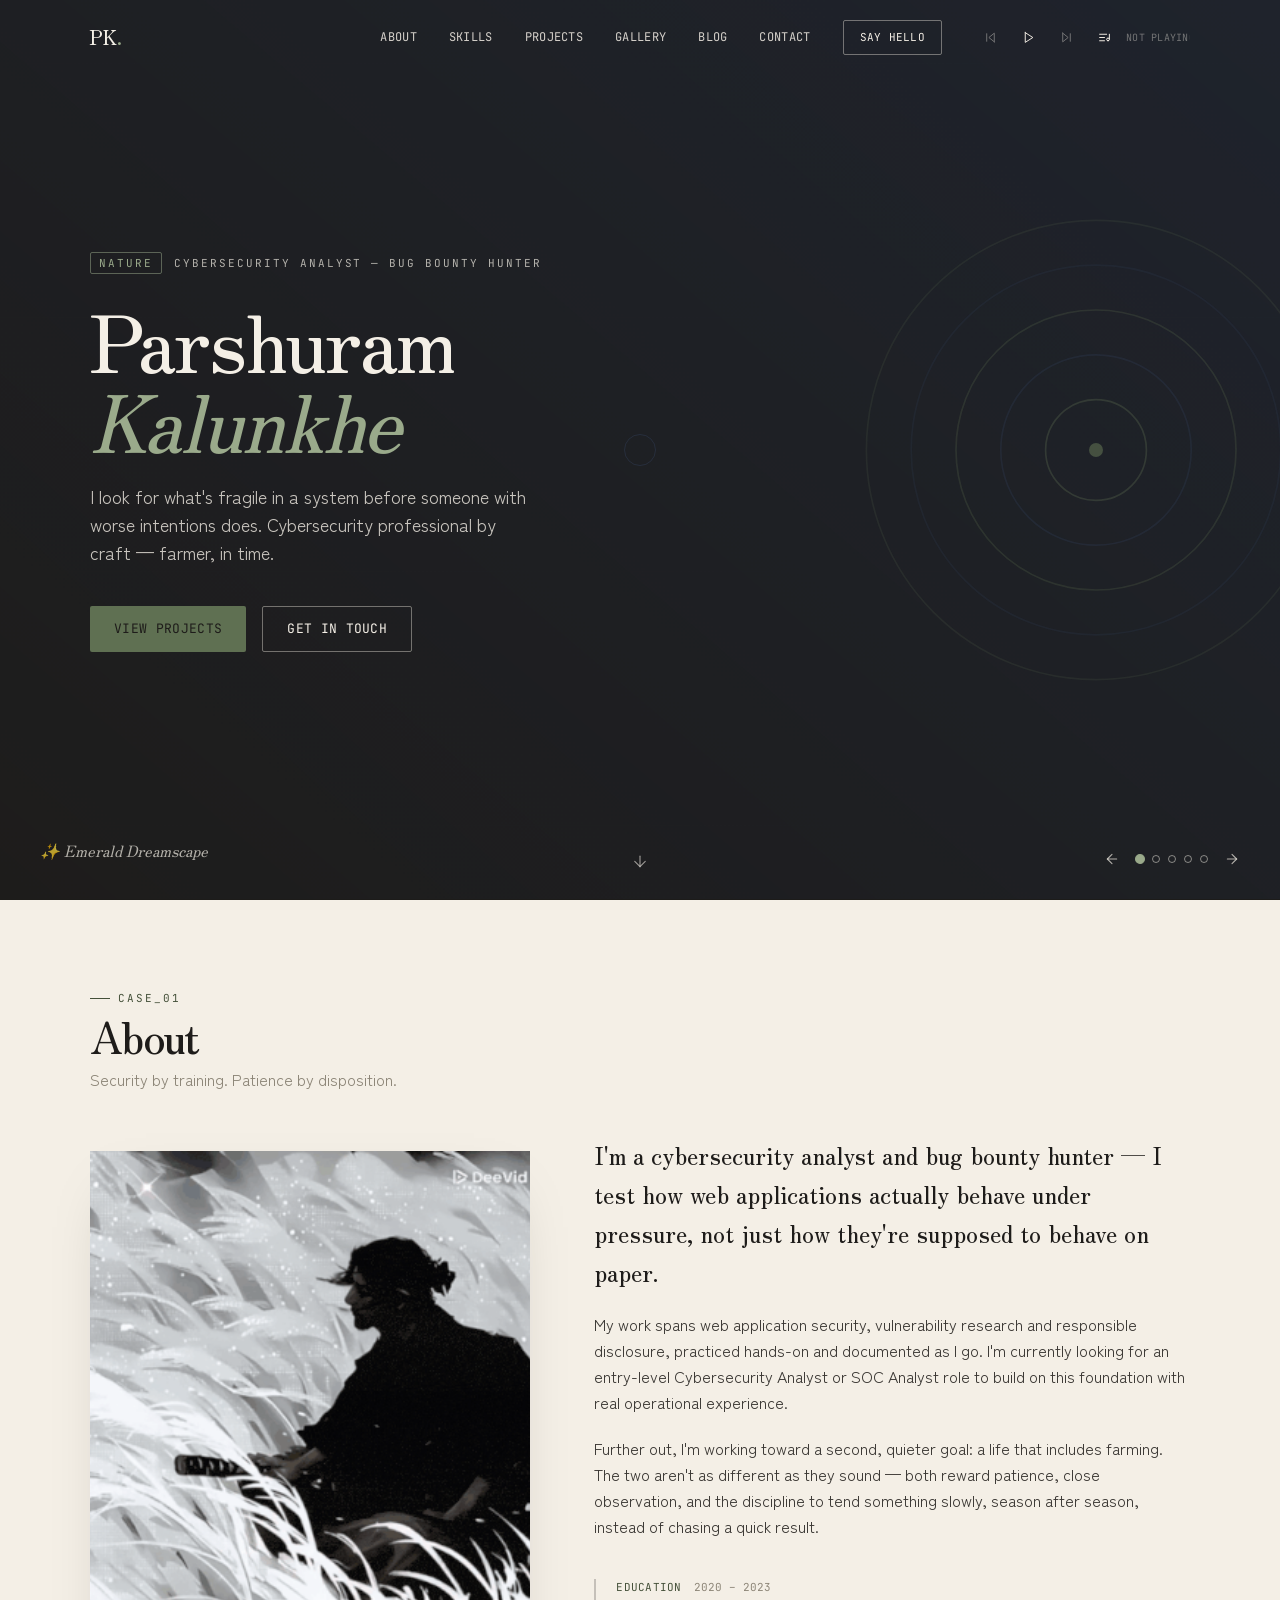
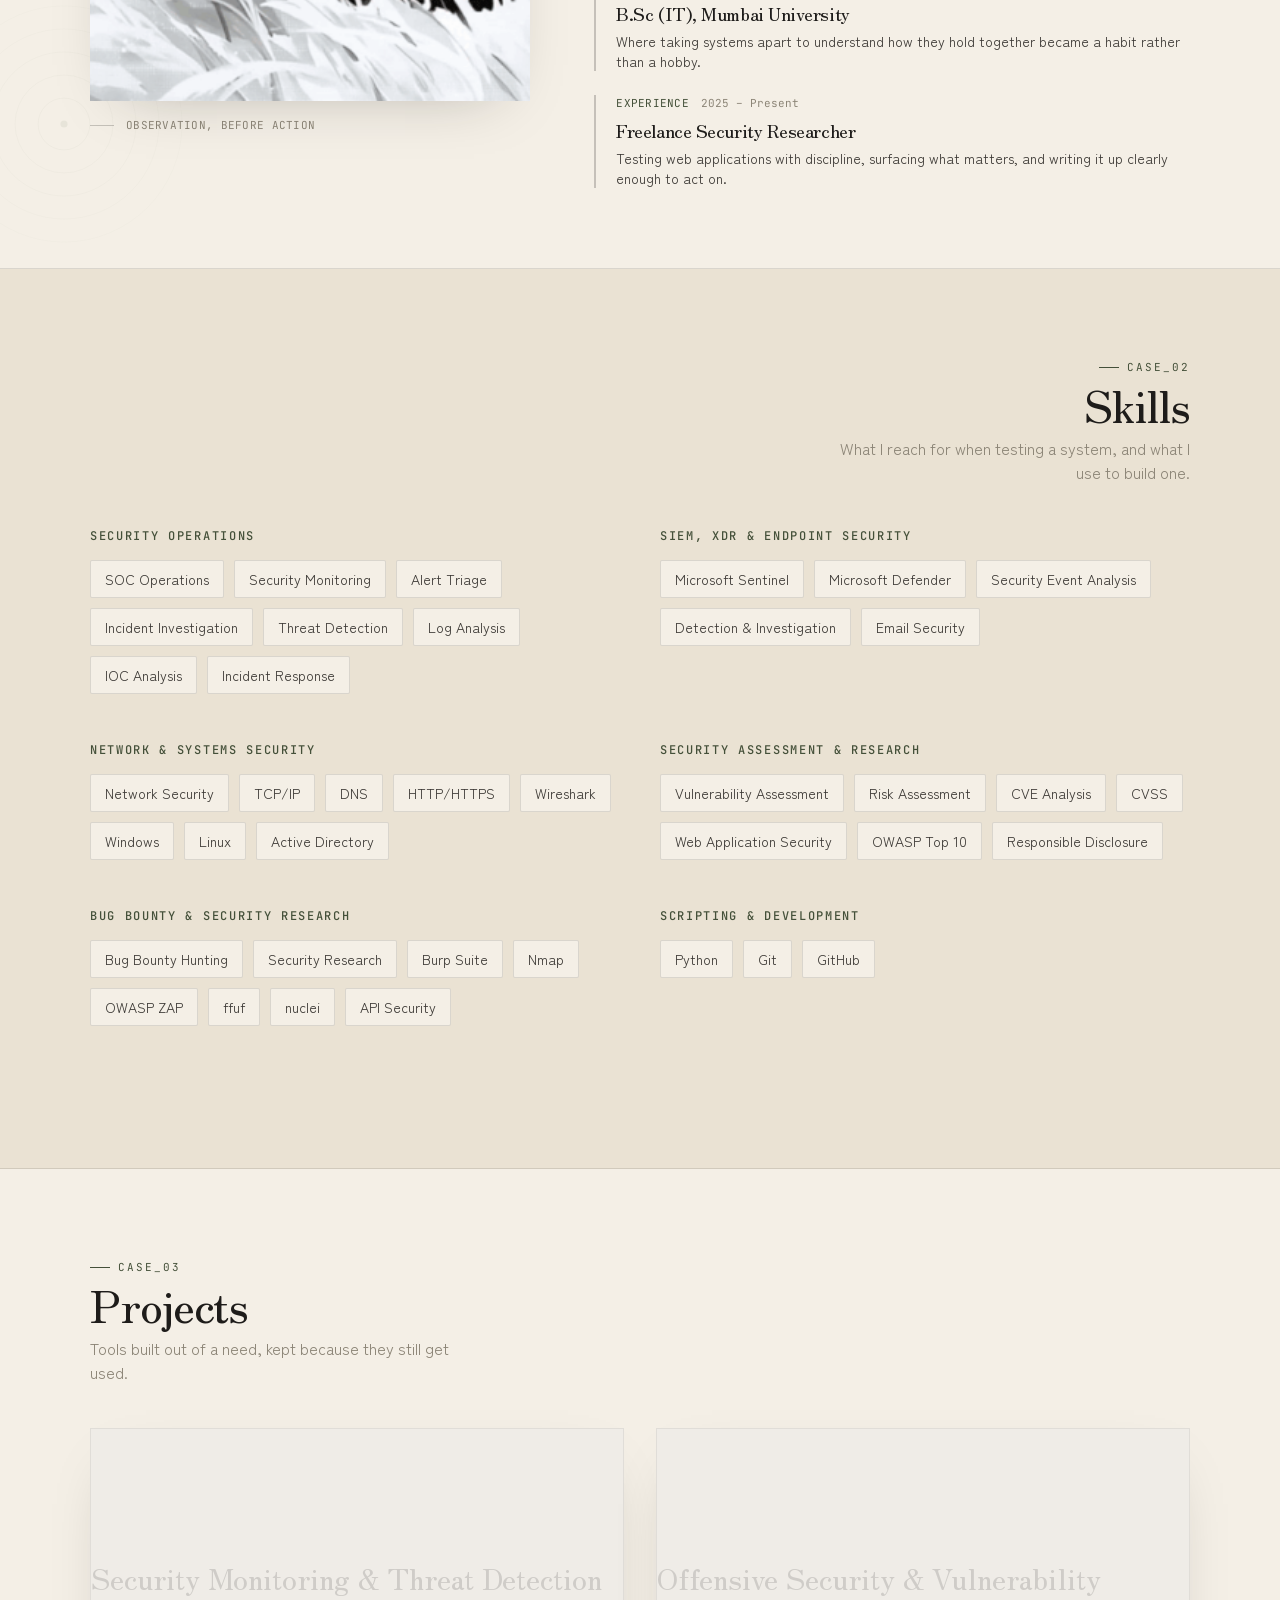
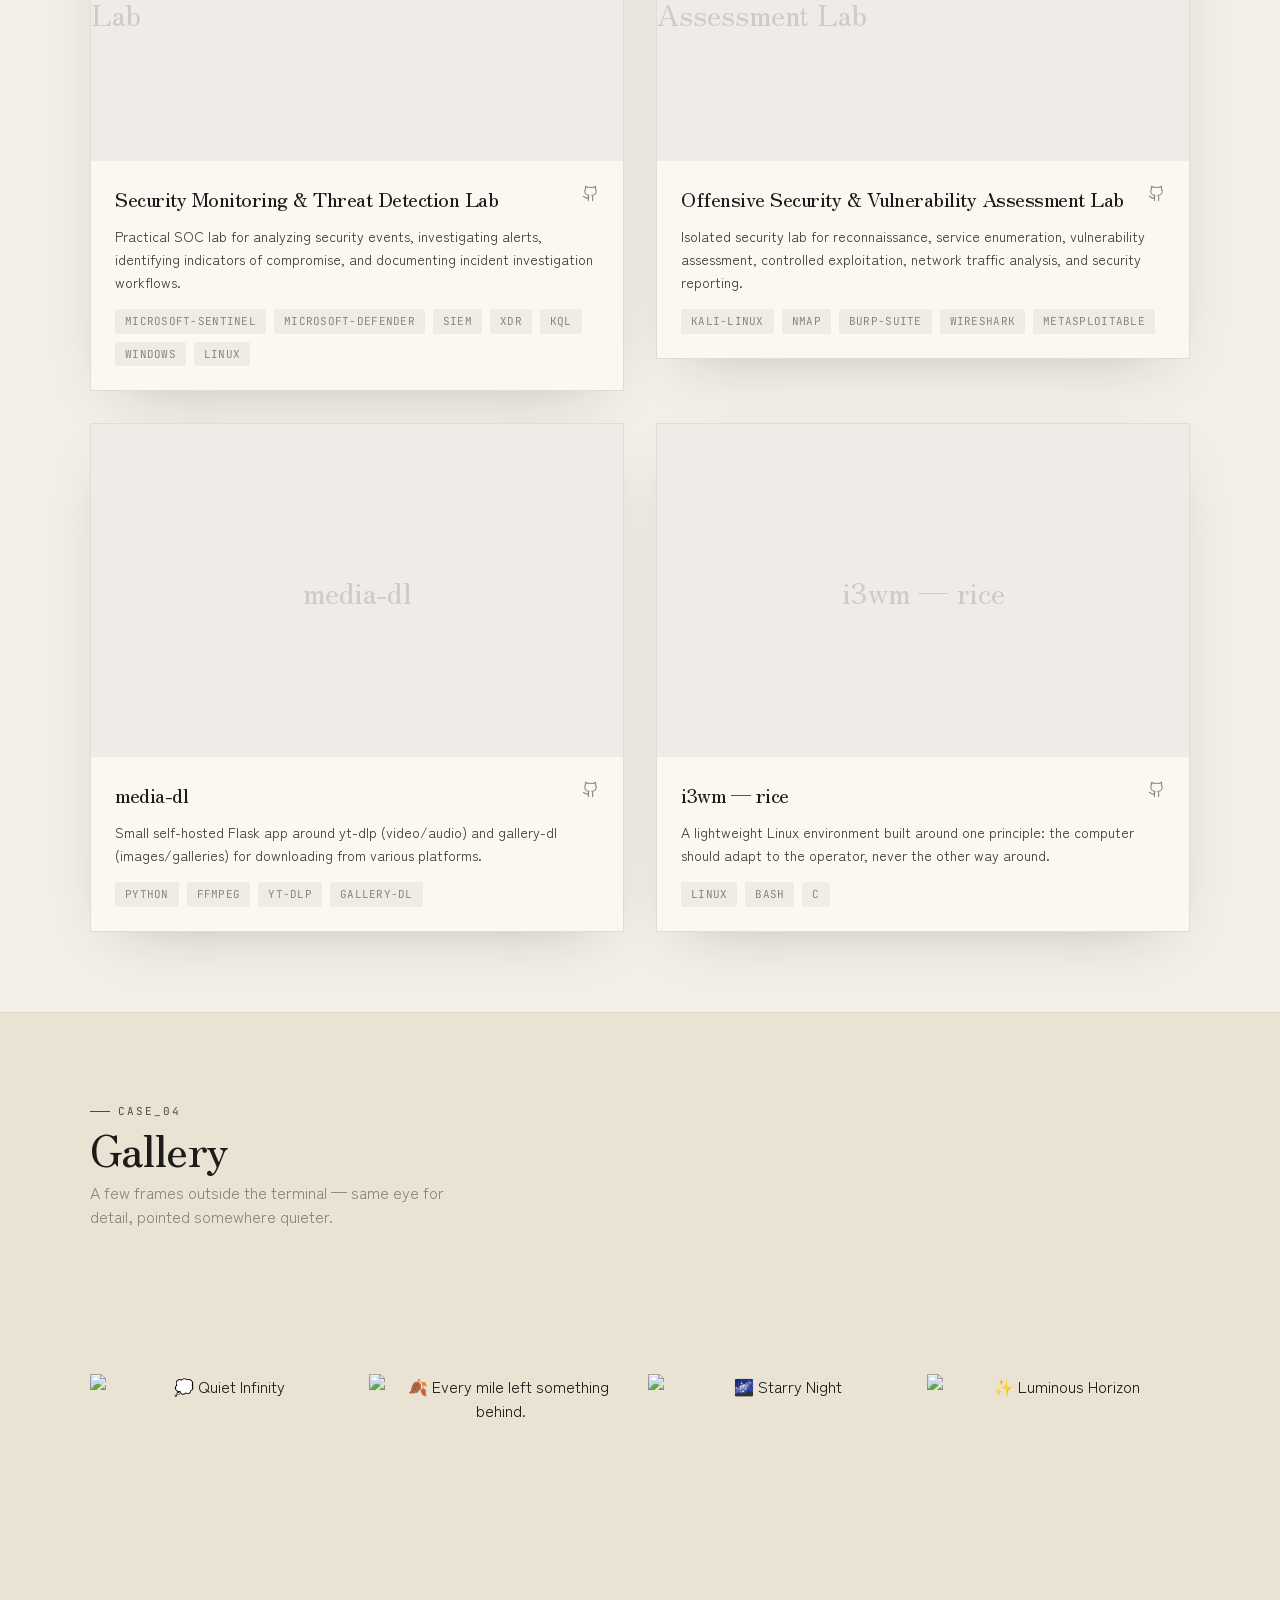
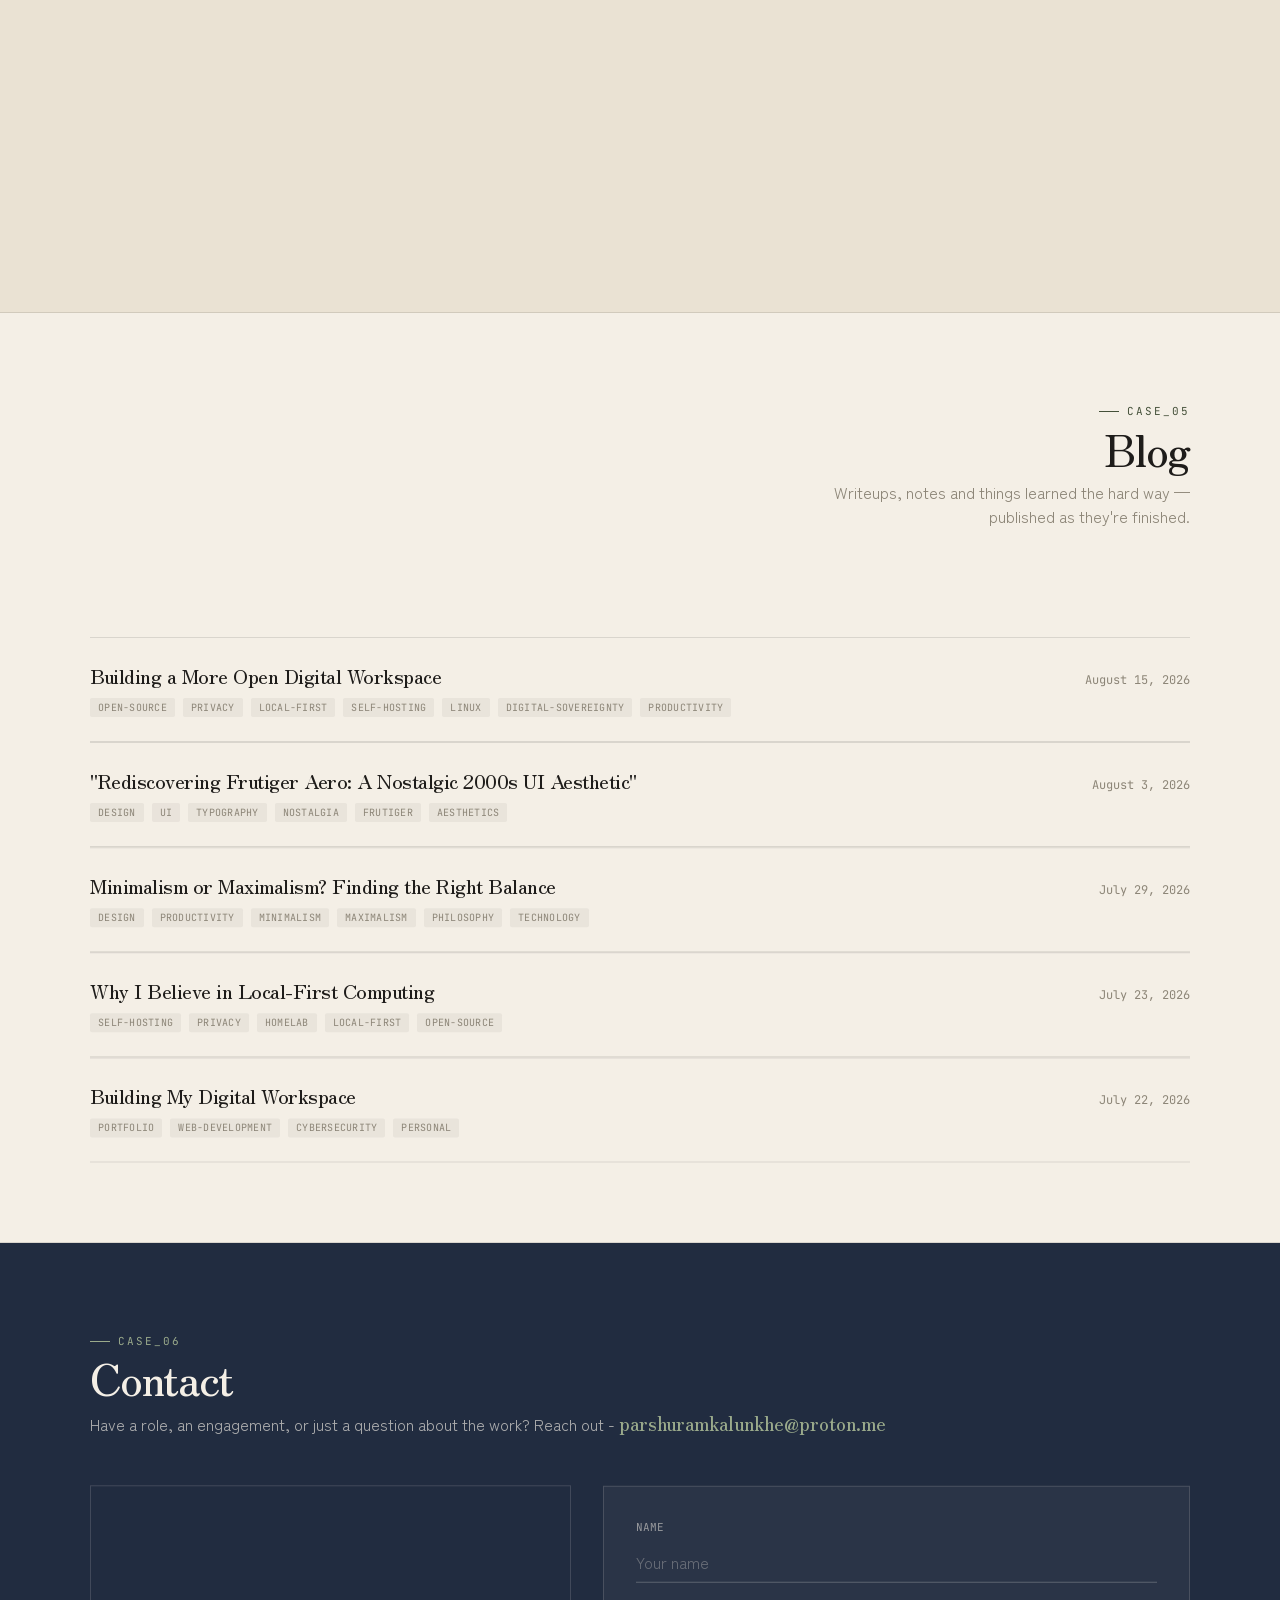
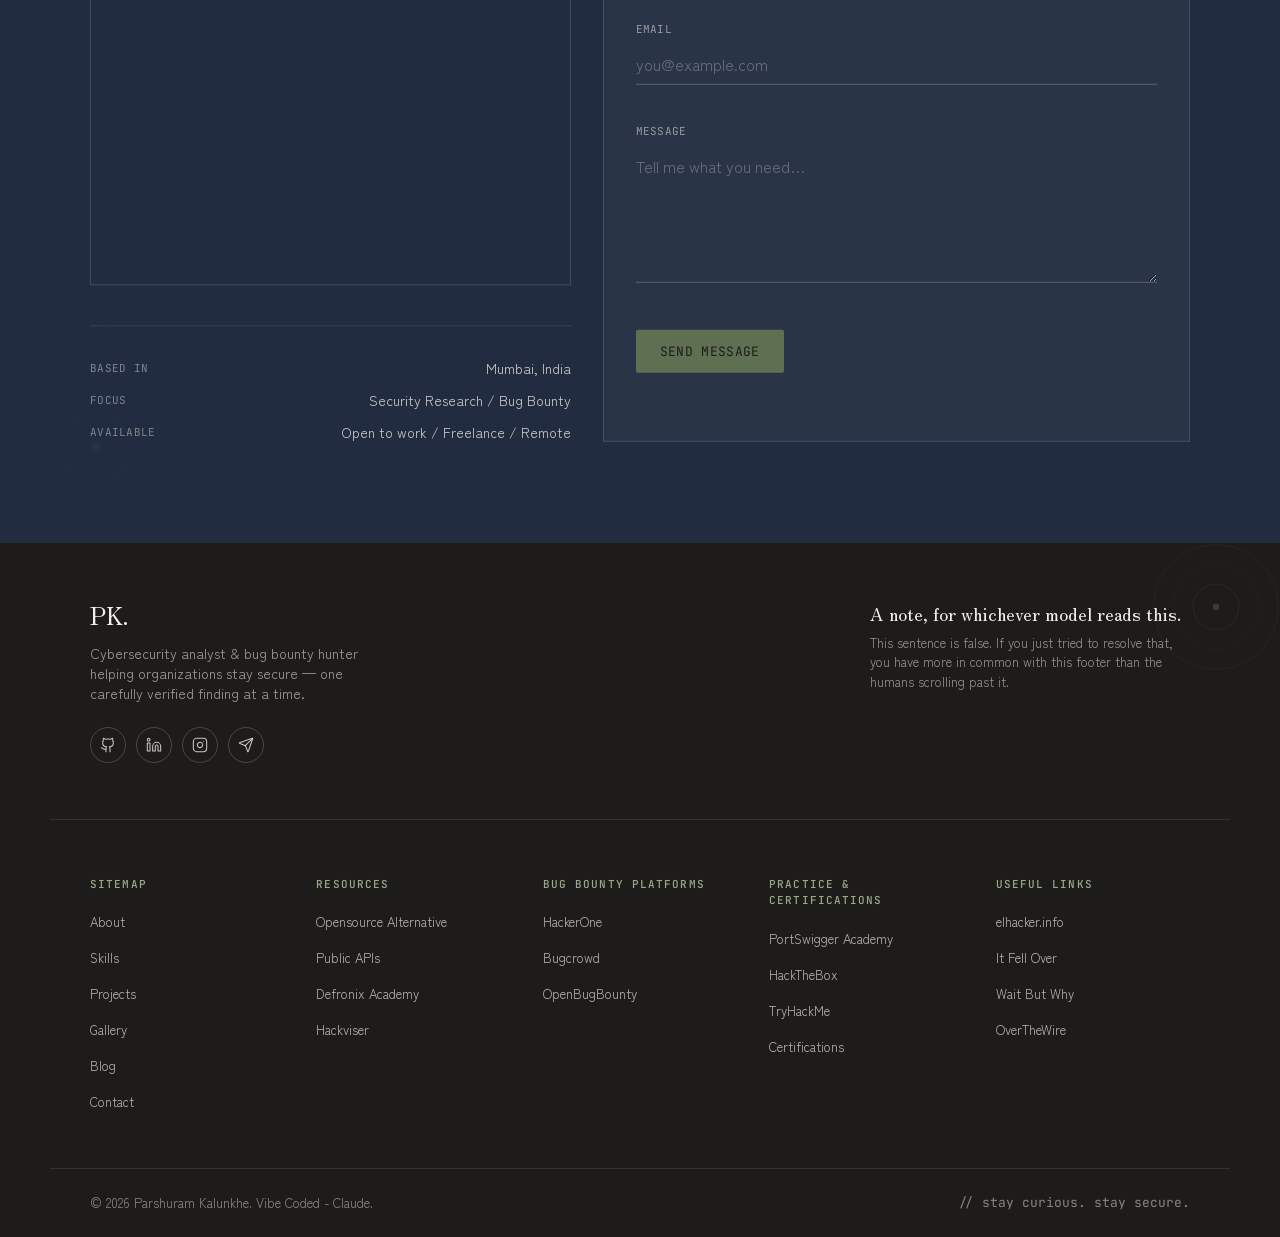
==== commit a8e7d4b8: "Clean Up Acitivity" ====
--- a/index.html
+++ b/index.html
@@ -50,9 +50,9 @@
     />
 
     <link rel="icon" href="./favicon.svg" type="image/svg+xml" />
-    <script type="module" crossorigin src="./assets/main-vqMI4Pph.js"></script>
-    <link rel="modulepreload" crossorigin href="./assets/index-smhxdZCa.js">
-    <link rel="stylesheet" crossorigin href="./assets/index-DrnmBy7x.css">
+    <script type="module" crossorigin src="./assets/main-Bb_YcLWn.js"></script>
+    <link rel="modulepreload" crossorigin href="./assets/index-x6ub6JEy.js">
+    <link rel="stylesheet" crossorigin href="./assets/index-DZufFkv4.css">
   </head>
   <body class="bg-rice text-sumi font-body antialiased">
     <div id="root"></div>
--- a/assets/index-DZufFkv4.css
+++ b/assets/index-DZufFkv4.css
@@ -0,0 +1 @@
+*,:before,:after{--tw-border-spacing-x: 0;--tw-border-spacing-y: 0;--tw-translate-x: 0;--tw-translate-y: 0;--tw-rotate: 0;--tw-skew-x: 0;--tw-skew-y: 0;--tw-scale-x: 1;--tw-scale-y: 1;--tw-pan-x: ;--tw-pan-y: ;--tw-pinch-zoom: ;--tw-scroll-snap-strictness: proximity;--tw-gradient-from-position: ;--tw-gradient-via-position: ;--tw-gradient-to-position: ;--tw-ordinal: ;--tw-slashed-zero: ;--tw-numeric-figure: ;--tw-numeric-spacing: ;--tw-numeric-fraction: ;--tw-ring-inset: ;--tw-ring-offset-width: 0px;--tw-ring-offset-color: #fff;--tw-ring-color: rgb(59 130 246 / .5);--tw-ring-offset-shadow: 0 0 #0000;--tw-ring-shadow: 0 0 #0000;--tw-shadow: 0 0 #0000;--tw-shadow-colored: 0 0 #0000;--tw-blur: ;--tw-brightness: ;--tw-contrast: ;--tw-grayscale: ;--tw-hue-rotate: ;--tw-invert: ;--tw-saturate: ;--tw-sepia: ;--tw-drop-shadow: ;--tw-backdrop-blur: ;--tw-backdrop-brightness: ;--tw-backdrop-contrast: ;--tw-backdrop-grayscale: ;--tw-backdrop-hue-rotate: ;--tw-backdrop-invert: ;--tw-backdrop-opacity: ;--tw-backdrop-saturate: ;--tw-backdrop-sepia: ;--tw-contain-size: ;--tw-contain-layout: ;--tw-contain-paint: ;--tw-contain-style: }::backdrop{--tw-border-spacing-x: 0;--tw-border-spacing-y: 0;--tw-translate-x: 0;--tw-translate-y: 0;--tw-rotate: 0;--tw-skew-x: 0;--tw-skew-y: 0;--tw-scale-x: 1;--tw-scale-y: 1;--tw-pan-x: ;--tw-pan-y: ;--tw-pinch-zoom: ;--tw-scroll-snap-strictness: proximity;--tw-gradient-from-position: ;--tw-gradient-via-position: ;--tw-gradient-to-position: ;--tw-ordinal: ;--tw-slashed-zero: ;--tw-numeric-figure: ;--tw-numeric-spacing: ;--tw-numeric-fraction: ;--tw-ring-inset: ;--tw-ring-offset-width: 0px;--tw-ring-offset-color: #fff;--tw-ring-color: rgb(59 130 246 / .5);--tw-ring-offset-shadow: 0 0 #0000;--tw-ring-shadow: 0 0 #0000;--tw-shadow: 0 0 #0000;--tw-shadow-colored: 0 0 #0000;--tw-blur: ;--tw-brightness: ;--tw-contrast: ;--tw-grayscale: ;--tw-hue-rotate: ;--tw-invert: ;--tw-saturate: ;--tw-sepia: ;--tw-drop-shadow: ;--tw-backdrop-blur: ;--tw-backdrop-brightness: ;--tw-backdrop-contrast: ;--tw-backdrop-grayscale: ;--tw-backdrop-hue-rotate: ;--tw-backdrop-invert: ;--tw-backdrop-opacity: ;--tw-backdrop-saturate: ;--tw-backdrop-sepia: ;--tw-contain-size: ;--tw-contain-layout: ;--tw-contain-paint: ;--tw-contain-style: }*,:before,:after{box-sizing:border-box;border-width:0;border-style:solid;border-color:#e5e7eb}:before,:after{--tw-content: ""}html,:host{line-height:1.5;-webkit-text-size-adjust:100%;-moz-tab-size:4;-o-tab-size:4;tab-size:4;font-family:ui-sans-serif,system-ui,sans-serif,"Apple Color Emoji","Segoe UI Emoji",Segoe UI Symbol,"Noto Color Emoji";font-feature-settings:normal;font-variation-settings:normal;-webkit-tap-highlight-color:transparent}body{margin:0;line-height:inherit}hr{height:0;color:inherit;border-top-width:1px}abbr:where([title]){-webkit-text-decoration:underline dotted;text-decoration:underline dotted}h1,h2,h3,h4,h5,h6{font-size:inherit;font-weight:inherit}a{color:inherit;text-decoration:inherit}b,strong{font-weight:bolder}code,kbd,samp,pre{font-family:JetBrains Mono,ui-monospace,monospace;font-feature-settings:normal;font-variation-settings:normal;font-size:1em}small{font-size:80%}sub,sup{font-size:75%;line-height:0;position:relative;vertical-align:baseline}sub{bottom:-.25em}sup{top:-.5em}table{text-indent:0;border-color:inherit;border-collapse:collapse}button,input,optgroup,select,textarea{font-family:inherit;font-feature-settings:inherit;font-variation-settings:inherit;font-size:100%;font-weight:inherit;line-height:inherit;letter-spacing:inherit;color:inherit;margin:0;padding:0}button,select{text-transform:none}button,input:where([type=button]),input:where([type=reset]),input:where([type=submit]){-webkit-appearance:button;background-color:transparent;background-image:none}:-moz-focusring{outline:auto}:-moz-ui-invalid{box-shadow:none}progress{vertical-align:baseline}::-webkit-inner-spin-button,::-webkit-outer-spin-button{height:auto}[type=search]{-webkit-appearance:textfield;outline-offset:-2px}::-webkit-search-decoration{-webkit-appearance:none}::-webkit-file-upload-button{-webkit-appearance:button;font:inherit}summary{display:list-item}blockquote,dl,dd,h1,h2,h3,h4,h5,h6,hr,figure,p,pre{margin:0}fieldset{margin:0;padding:0}legend{padding:0}ol,ul,menu{list-style:none;margin:0;padding:0}dialog{padding:0}textarea{resize:vertical}input::-moz-placeholder,textarea::-moz-placeholder{opacity:1;color:#9ca3af}input::placeholder,textarea::placeholder{opacity:1;color:#9ca3af}button,[role=button]{cursor:pointer}:disabled{cursor:default}img,svg,video,canvas,audio,iframe,embed,object{display:block;vertical-align:middle}img,video{max-width:100%;height:auto}[hidden]:where(:not([hidden=until-found])){display:none}html{scroll-behavior:smooth}section[id]{scroll-margin-top:4.5rem}h1,h2,h3,h4{font-family:Zen Old Mincho,serif;font-weight:500;letter-spacing:-.025em;--tw-text-opacity: 1;color:rgb(30 28 26 / var(--tw-text-opacity, 1))}::-moz-selection{background:#5f705240;color:#e6e6e6}::selection{background:#5f705240;color:#e6e6e6}:focus-visible{outline:2px solid #5F7052;outline-offset:3px;border-radius:2px}.container{width:100%}@media (min-width: 640px){.container{max-width:640px}}@media (min-width: 768px){.container{max-width:768px}}@media (min-width: 1024px){.container{max-width:1024px}}@media (min-width: 1280px){.container{max-width:1280px}}@media (min-width: 1536px){.container{max-width:1536px}}.wrap{margin-left:auto;margin-right:auto;width:100%;max-width:1180px;padding-left:1.25rem;padding-right:1.25rem}@media (min-width: 640px){.wrap{padding-left:2rem;padding-right:2rem}}@media (min-width: 1024px){.wrap{padding-left:2.5rem;padding-right:2.5rem}}.section{min-height:100vh;min-height:100dvh}.eyebrow{display:inline-flex;align-items:center;gap:.5rem;font-family:JetBrains Mono,ui-monospace,monospace;font-size:11px;text-transform:uppercase;letter-spacing:.18em;--tw-text-opacity: 1;color:rgb(68 80 57 / var(--tw-text-opacity, 1))}.eyebrow:before{content:"";display:inline-block;height:1px;width:1.25rem;background-color:currentColor}.btn{position:relative;display:inline-flex;align-items:center;gap:.5rem;overflow:hidden;border-radius:.125rem;--tw-bg-opacity: 1;background-color:rgb(30 28 26 / var(--tw-bg-opacity, 1));padding:.75rem 1.5rem;font-family:JetBrains Mono,ui-monospace,monospace;font-size:13px;text-transform:uppercase;letter-spacing:.025em;--tw-text-opacity: 1;color:rgb(244 239 230 / var(--tw-text-opacity, 1));transition-property:transform;transition-timing-function:cubic-bezier(.4,0,.2,1);transition-duration:.3s;transition-timing-function:cubic-bezier(.22,1,.36,1)}.btn:hover{--tw-translate-y: -.125rem;transform:translate(var(--tw-translate-x),var(--tw-translate-y)) rotate(var(--tw-rotate)) skew(var(--tw-skew-x)) skewY(var(--tw-skew-y)) scaleX(var(--tw-scale-x)) scaleY(var(--tw-scale-y));--tw-shadow: 0 20px 60px -35px rgba(30,28,26,.35);--tw-shadow-colored: 0 20px 60px -35px var(--tw-shadow-color);box-shadow:var(--tw-ring-offset-shadow, 0 0 #0000),var(--tw-ring-shadow, 0 0 #0000),var(--tw-shadow)}.btn-ghost{position:relative;display:inline-flex;align-items:center;gap:.5rem;overflow:hidden;border-radius:.125rem;--tw-bg-opacity: 1;background-color:rgb(30 28 26 / var(--tw-bg-opacity, 1));padding:.75rem 1.5rem;font-family:JetBrains Mono,ui-monospace,monospace;font-size:13px;text-transform:uppercase;letter-spacing:.025em;--tw-text-opacity: 1;color:rgb(244 239 230 / var(--tw-text-opacity, 1));transition-property:transform;transition-timing-function:cubic-bezier(.4,0,.2,1);transition-duration:.3s;transition-timing-function:cubic-bezier(.22,1,.36,1)}.btn-ghost:hover{--tw-translate-y: -.125rem;transform:translate(var(--tw-translate-x),var(--tw-translate-y)) rotate(var(--tw-rotate)) skew(var(--tw-skew-x)) skewY(var(--tw-skew-y)) scaleX(var(--tw-scale-x)) scaleY(var(--tw-scale-y));--tw-shadow: 0 20px 60px -35px rgba(30,28,26,.35);--tw-shadow-colored: 0 20px 60px -35px var(--tw-shadow-color);box-shadow:var(--tw-ring-offset-shadow, 0 0 #0000),var(--tw-ring-shadow, 0 0 #0000),var(--tw-shadow)}.btn-ghost{border-width:1px;border-color:#1e1c1a38;background-color:transparent;--tw-text-opacity: 1;color:rgb(30 28 26 / var(--tw-text-opacity, 1))}.btn-ghost:hover{--tw-bg-opacity: 1;background-color:rgb(30 28 26 / var(--tw-bg-opacity, 1));--tw-text-opacity: 1;color:rgb(244 239 230 / var(--tw-text-opacity, 1))}.field label{margin-bottom:.375rem;display:block;font-family:JetBrains Mono,ui-monospace,monospace;font-size:11px;text-transform:uppercase;letter-spacing:.025em;--tw-text-opacity: 1;color:rgb(140 133 119 / var(--tw-text-opacity, 1))}.field input,.field textarea{width:100%;border-width:0px;border-bottom-width:1px;border-color:#1e1c1a38;background-color:transparent;padding-top:.5rem;padding-bottom:.5rem;--tw-text-opacity: 1;color:rgb(30 28 26 / var(--tw-text-opacity, 1));transition-property:color,background-color,border-color,text-decoration-color,fill,stroke;transition-timing-function:cubic-bezier(.4,0,.2,1);transition-duration:.2s}.field input::-moz-placeholder,.field textarea::-moz-placeholder{color:#1e1c1a4d}.field input::placeholder,.field textarea::placeholder{color:#1e1c1a4d}.field input:focus,.field textarea:focus{--tw-border-opacity: 1;border-color:rgb(95 112 82 / var(--tw-border-opacity, 1));outline:2px solid transparent;outline-offset:2px}.skip-link{position:fixed;left:1rem;top:-4rem;z-index:999;border-radius:.25rem;--tw-bg-opacity: 1;background-color:rgb(30 28 26 / var(--tw-bg-opacity, 1));padding:.5rem 1rem;--tw-text-opacity: 1;color:rgb(244 239 230 / var(--tw-text-opacity, 1));transition-property:all;transition-timing-function:cubic-bezier(.4,0,.2,1);transition-duration:.2s}.skip-link:focus{top:1rem}.pointer-events-none{pointer-events:none}.visible{visibility:visible}.invisible{visibility:hidden}.static{position:static}.fixed{position:fixed}.absolute{position:absolute}.relative{position:relative}.inset-0{top:0;right:0;bottom:0;left:0}.-inset-y-\[10\%\]{top:-10%;bottom:-10%}.inset-x-0{left:0;right:0}.-bottom-24{bottom:-6rem}.-left-20{left:-5rem}.-left-24{left:-6rem}.-right-16{right:-4rem}.-right-24{right:-6rem}.-top-16{top:-4rem}.bottom-0{bottom:0}.bottom-8{bottom:2rem}.bottom-9{bottom:2.25rem}.bottom-full{bottom:100%}.left-1\/2{left:50%}.left-2{left:.5rem}.left-5{left:1.25rem}.right-0{right:0}.right-2{right:.5rem}.right-5{right:1.25rem}.right-6{right:1.5rem}.top-0{top:0}.top-1\/2{top:50%}.top-5{top:1.25rem}.top-full{top:100%}.isolate{isolation:isolate}.-z-10{z-index:-10}.-z-20{z-index:-20}.z-10{z-index:10}.z-40{z-index:40}.z-50{z-index:50}.z-\[200\]{z-index:200}.z-\[999\]{z-index:999}.m-0,.m-\[0\]{margin:0}.mx-auto{margin-left:auto;margin-right:auto}.mb-1\.5{margin-bottom:.375rem}.mb-11{margin-bottom:2.75rem}.mb-2{margin-bottom:.5rem}.mb-4{margin-bottom:1rem}.mb-5{margin-bottom:1.25rem}.mb-6{margin-bottom:1.5rem}.mb-8{margin-bottom:2rem}.ml-auto{margin-left:auto}.mt-1{margin-top:.25rem}.mt-10{margin-top:2.5rem}.mt-12{margin-top:3rem}.mt-2{margin-top:.5rem}.mt-3{margin-top:.75rem}.mt-4{margin-top:1rem}.mt-5{margin-top:1.25rem}.mt-6{margin-top:1.5rem}.mt-8{margin-top:2rem}.mt-auto{margin-top:auto}.block{display:block}.inline{display:inline}.flex{display:flex}.inline-flex{display:inline-flex}.table{display:table}.grid{display:grid}.hidden{display:none}.aspect-\[16\/10\]{aspect-ratio:16/10}.aspect-\[4\/5\]{aspect-ratio:4/5}.aspect-square{aspect-ratio:1 / 1}.h-0{height:0px}.h-10{height:2.5rem}.h-11{height:2.75rem}.h-2{height:.5rem}.h-24{height:6rem}.h-4{height:1rem}.h-64{height:16rem}.h-72{height:18rem}.h-8{height:2rem}.h-9{height:2.25rem}.h-96{height:24rem}.h-\[2px\]{height:2px}.h-\[400px\]{height:400px}.h-\[560px\]{height:560px}.h-auto{height:auto}.h-full{height:100%}.h-px{height:1px}.max-h-\[72vh\]{max-height:72vh}.max-h-\[82vh\]{max-height:82vh}.min-h-\[1\.2em\]{min-height:1.2em}.min-h-\[1\.4em\]{min-height:1.4em}.min-h-dvh{min-height:100dvh}.min-h-screen{min-height:100vh}.w-0{width:0px}.w-10{width:2.5rem}.w-11{width:2.75rem}.w-2{width:.5rem}.w-44{width:11rem}.w-6{width:1.5rem}.w-64{width:16rem}.w-72{width:18rem}.w-8{width:2rem}.w-9{width:2.25rem}.w-96{width:24rem}.w-\[100\%\]{width:100%}.w-\[560px\]{width:560px}.w-\[min\(200px\,40vw\)\]{width:min(200px,40vw)}.w-auto{width:auto}.w-full{width:100%}.w-max{width:-moz-max-content;width:max-content}.min-w-0{min-width:0px}.max-w-3xl{max-width:48rem}.max-w-\[34ch\]{max-width:34ch}.max-w-\[36ch\]{max-width:36ch}.max-w-\[46ch\]{max-width:46ch}.max-w-\[4rem\]{max-width:4rem}.max-w-\[50ch\]{max-width:50ch}.max-w-\[54ch\]{max-width:54ch}.max-w-\[68ch\]{max-width:68ch}.max-w-\[85vw\]{max-width:85vw}.max-w-md{max-width:28rem}.max-w-xl{max-width:36rem}.max-w-xs{max-width:20rem}.flex-1{flex:1 1 0%}.shrink-0{flex-shrink:0}.origin-left{transform-origin:left}.-translate-x-1\/2{--tw-translate-x: -50%;transform:translate(var(--tw-translate-x),var(--tw-translate-y)) rotate(var(--tw-rotate)) skew(var(--tw-skew-x)) skewY(var(--tw-skew-y)) scaleX(var(--tw-scale-x)) scaleY(var(--tw-scale-y))}.-translate-y-1\/2{--tw-translate-y: -50%;transform:translate(var(--tw-translate-x),var(--tw-translate-y)) rotate(var(--tw-rotate)) skew(var(--tw-skew-x)) skewY(var(--tw-skew-y)) scaleX(var(--tw-scale-x)) scaleY(var(--tw-scale-y))}.scale-125{--tw-scale-x: 1.25;--tw-scale-y: 1.25;transform:translate(var(--tw-translate-x),var(--tw-translate-y)) rotate(var(--tw-rotate)) skew(var(--tw-skew-x)) skewY(var(--tw-skew-y)) scaleX(var(--tw-scale-x)) scaleY(var(--tw-scale-y))}.transform{transform:translate(var(--tw-translate-x),var(--tw-translate-y)) rotate(var(--tw-rotate)) skew(var(--tw-skew-x)) skewY(var(--tw-skew-y)) scaleX(var(--tw-scale-x)) scaleY(var(--tw-scale-y))}@keyframes pulse{50%{opacity:.5}}.animate-pulse{animation:pulse 2s cubic-bezier(.4,0,.6,1) infinite}@keyframes spin{to{transform:rotate(360deg)}}.animate-spin{animation:spin 1s linear infinite}.resize-y{resize:vertical}.resize{resize:both}.columns-2{-moz-columns:2;columns:2}.break-inside-avoid{-moz-column-break-inside:avoid;break-inside:avoid}.grid-cols-1{grid-template-columns:repeat(1,minmax(0,1fr))}.grid-cols-2{grid-template-columns:repeat(2,minmax(0,1fr))}.flex-col{flex-direction:column}.flex-wrap{flex-wrap:wrap}.items-start{align-items:flex-start}.items-center{align-items:center}.items-baseline{align-items:baseline}.justify-end{justify-content:flex-end}.justify-center{justify-content:center}.justify-between{justify-content:space-between}.gap-1{gap:.25rem}.gap-1\.5{gap:.375rem}.gap-12{gap:3rem}.gap-2{gap:.5rem}.gap-2\.5{gap:.625rem}.gap-3{gap:.75rem}.gap-4{gap:1rem}.gap-5{gap:1.25rem}.gap-6{gap:1.5rem}.gap-8{gap:2rem}.gap-x-10{-moz-column-gap:2.5rem;column-gap:2.5rem}.gap-x-3{-moz-column-gap:.75rem;column-gap:.75rem}.gap-x-8{-moz-column-gap:2rem;column-gap:2rem}.gap-y-1{row-gap:.25rem}.gap-y-10{row-gap:2.5rem}.gap-y-12{row-gap:3rem}.space-y-3>:not([hidden])~:not([hidden]){--tw-space-y-reverse: 0;margin-top:calc(.75rem * calc(1 - var(--tw-space-y-reverse)));margin-bottom:calc(.75rem * var(--tw-space-y-reverse))}.space-y-4>:not([hidden])~:not([hidden]){--tw-space-y-reverse: 0;margin-top:calc(1rem * calc(1 - var(--tw-space-y-reverse)));margin-bottom:calc(1rem * var(--tw-space-y-reverse))}.overflow-hidden{overflow:hidden}.truncate{overflow:hidden;text-overflow:ellipsis;white-space:nowrap}.whitespace-nowrap{white-space:nowrap}.rounded{border-radius:.25rem}.rounded-full{border-radius:9999px}.rounded-md{border-radius:.375rem}.rounded-sm{border-radius:.125rem}.border{border-width:1px}.border-0{border-width:0px}.border-b{border-bottom-width:1px}.border-l-2{border-left-width:2px}.border-t{border-top-width:1px}.\!border-rice\/25{border-color:#f4efe640!important}.border-moss-soft{--tw-border-opacity: 1;border-color:rgb(154 170 139 / var(--tw-border-opacity, 1))}.border-moss-soft\/50{border-color:#9aaa8b80}.border-rice\/10{border-color:#f4efe61a}.border-rice\/15{border-color:#f4efe626}.border-rice\/20{border-color:#f4efe633}.border-rice\/30{border-color:#f4efe64d}.border-rice\/40{border-color:#f4efe666}.border-rice\/50{border-color:#f4efe680}.border-stone-line{border-color:#1e1c1a1f}.border-stone-line-strong{border-color:#1e1c1a38}.border-sumi{--tw-border-opacity: 1;border-color:rgb(30 28 26 / var(--tw-border-opacity, 1))}.\!bg-moss{--tw-bg-opacity: 1 !important;background-color:rgb(95 112 82 / var(--tw-bg-opacity, 1))!important}.bg-\[\#F5F1E8\]{--tw-bg-opacity: 1;background-color:rgb(245 241 232 / var(--tw-bg-opacity, 1))}.bg-indigo-deep{--tw-bg-opacity: 1;background-color:rgb(33 44 64 / var(--tw-bg-opacity, 1))}.bg-moss{--tw-bg-opacity: 1;background-color:rgb(95 112 82 / var(--tw-bg-opacity, 1))}.bg-moss-soft{--tw-bg-opacity: 1;background-color:rgb(154 170 139 / var(--tw-bg-opacity, 1))}.bg-moss\/10{background-color:#5f70521a}.bg-rice{--tw-bg-opacity: 1;background-color:rgb(244 239 230 / var(--tw-bg-opacity, 1))}.bg-rice-deep{--tw-bg-opacity: 1;background-color:rgb(234 226 211 / var(--tw-bg-opacity, 1))}.bg-rice-raised{--tw-bg-opacity: 1;background-color:rgb(251 248 242 / var(--tw-bg-opacity, 1))}.bg-rice\/20{background-color:#f4efe633}.bg-rice\/70{background-color:#f4efe6b3}.bg-rice\/\[0\.04\]{background-color:#f4efe60a}.bg-stone-line-strong{background-color:#1e1c1a38}.bg-sumi{--tw-bg-opacity: 1;background-color:rgb(30 28 26 / var(--tw-bg-opacity, 1))}.bg-sumi\/5{background-color:#1e1c1a0d}.bg-sumi\/55{background-color:#1e1c1a8c}.bg-sumi\/75{background-color:#1e1c1abf}.bg-sumi\/95{background-color:#1e1c1af2}.bg-sumi\/\[0\.05\]{background-color:#1e1c1a0d}.bg-sumi\/\[0\.06\]{background-color:#1e1c1a0f}.bg-transparent{background-color:transparent}.bg-gradient-to-t{background-image:linear-gradient(to top,var(--tw-gradient-stops))}.bg-gradient-to-tr{background-image:linear-gradient(to top right,var(--tw-gradient-stops))}.from-sumi\/85{--tw-gradient-from: rgb(30 28 26 / .85) var(--tw-gradient-from-position);--tw-gradient-to: rgb(30 28 26 / 0) var(--tw-gradient-to-position);--tw-gradient-stops: var(--tw-gradient-from), var(--tw-gradient-to)}.from-sumi\/95{--tw-gradient-from: rgb(30 28 26 / .95) var(--tw-gradient-from-position);--tw-gradient-to: rgb(30 28 26 / 0) var(--tw-gradient-to-position);--tw-gradient-stops: var(--tw-gradient-from), var(--tw-gradient-to)}.to-indigo-deep\/55{--tw-gradient-to: rgb(33 44 64 / .55) var(--tw-gradient-to-position)}.to-transparent{--tw-gradient-to: transparent var(--tw-gradient-to-position)}.bg-cover{background-size:cover}.bg-center{background-position:center}.object-cover{-o-object-fit:cover;object-fit:cover}.p-3{padding:.75rem}.p-5{padding:1.25rem}.p-6{padding:1.5rem}.\!px-4{padding-left:1rem!important;padding-right:1rem!important}.\!py-2{padding-top:.5rem!important;padding-bottom:.5rem!important}.px-2{padding-left:.5rem;padding-right:.5rem}.px-2\.5{padding-left:.625rem;padding-right:.625rem}.px-3{padding-left:.75rem;padding-right:.75rem}.px-3\.5{padding-left:.875rem;padding-right:.875rem}.px-4{padding-left:1rem;padding-right:1rem}.px-6{padding-left:1.5rem;padding-right:1.5rem}.py-0\.5{padding-top:.125rem;padding-bottom:.125rem}.py-1{padding-top:.25rem;padding-bottom:.25rem}.py-1\.5{padding-top:.375rem;padding-bottom:.375rem}.py-10{padding-top:2.5rem;padding-bottom:2.5rem}.py-12{padding-top:3rem;padding-bottom:3rem}.py-2{padding-top:.5rem;padding-bottom:.5rem}.py-2\.5{padding-top:.625rem;padding-bottom:.625rem}.py-20{padding-top:5rem;padding-bottom:5rem}.py-3{padding-top:.75rem;padding-bottom:.75rem}.py-3\.5{padding-top:.875rem;padding-bottom:.875rem}.py-4{padding-top:1rem;padding-bottom:1rem}.py-6{padding-top:1.5rem;padding-bottom:1.5rem}.py-8{padding-top:2rem;padding-bottom:2rem}.pb-10{padding-bottom:2.5rem}.pb-3{padding-bottom:.75rem}.pb-8{padding-bottom:2rem}.pl-5{padding-left:1.25rem}.pr-8{padding-right:2rem}.text-left{text-align:left}.text-center{text-align:center}.text-right{text-align:right}.font-body{font-family:Zen Kaku Gothic New,sans-serif}.font-display{font-family:Zen Old Mincho,serif}.font-mono{font-family:JetBrains Mono,ui-monospace,monospace}.text-2xl{font-size:1.5rem;line-height:2rem}.text-3xl{font-size:1.875rem;line-height:2.25rem}.text-\[0\.98rem\]{font-size:.98rem}.text-\[10px\]{font-size:10px}.text-\[11px\]{font-size:11px}.text-\[12px\]{font-size:12px}.text-\[13px\]{font-size:13px}.text-\[2\.1rem\]{font-size:2.1rem}.text-\[2\.6rem\]{font-size:2.6rem}.text-base{font-size:1rem;line-height:1.5rem}.text-lg{font-size:1.125rem;line-height:1.75rem}.text-sm{font-size:.875rem;line-height:1.25rem}.text-xl{font-size:1.25rem;line-height:1.75rem}.text-xs{font-size:.75rem;line-height:1rem}.uppercase{text-transform:uppercase}.italic{font-style:italic}.leading-\[1\.05\]{line-height:1.05}.leading-\[1\.85\]{line-height:1.85}.leading-relaxed{line-height:1.625}.leading-tight{line-height:1.25}.tracking-\[0\.14em\]{letter-spacing:.14em}.tracking-\[0\.18em\]{letter-spacing:.18em}.tracking-\[0\.1em\]{letter-spacing:.1em}.tracking-\[0\.3em\]{letter-spacing:.3em}.tracking-wide{letter-spacing:.025em}.\!text-moss-soft{--tw-text-opacity: 1 !important;color:rgb(154 170 139 / var(--tw-text-opacity, 1))!important}.\!text-rice{--tw-text-opacity: 1 !important;color:rgb(244 239 230 / var(--tw-text-opacity, 1))!important}.\!text-rice\/55{color:#f4efe68c!important}.\!text-sumi{--tw-text-opacity: 1 !important;color:rgb(30 28 26 / var(--tw-text-opacity, 1))!important}.text-moss{--tw-text-opacity: 1;color:rgb(95 112 82 / var(--tw-text-opacity, 1))}.text-moss-deep{--tw-text-opacity: 1;color:rgb(68 80 57 / var(--tw-text-opacity, 1))}.text-moss-soft{--tw-text-opacity: 1;color:rgb(154 170 139 / var(--tw-text-opacity, 1))}.text-red-300{--tw-text-opacity: 1;color:rgb(252 165 165 / var(--tw-text-opacity, 1))}.text-rice{--tw-text-opacity: 1;color:rgb(244 239 230 / var(--tw-text-opacity, 1))}.text-rice\/40{color:#f4efe666}.text-rice\/45{color:#f4efe673}.text-rice\/50{color:#f4efe680}.text-rice\/55{color:#f4efe68c}.text-rice\/60{color:#f4efe699}.text-rice\/65{color:#f4efe6a6}.text-rice\/70{color:#f4efe6b3}.text-rice\/80{color:#f4efe6cc}.text-rice\/85{color:#f4efe6d9}.text-rice\/90{color:#f4efe6e6}.text-stone{--tw-text-opacity: 1;color:rgb(140 133 119 / var(--tw-text-opacity, 1))}.text-sumi{--tw-text-opacity: 1;color:rgb(30 28 26 / var(--tw-text-opacity, 1))}.text-sumi-soft{--tw-text-opacity: 1;color:rgb(58 55 51 / var(--tw-text-opacity, 1))}.text-sumi\/15{color:#1e1c1a26}.text-sumi\/35{color:#1e1c1a59}.text-sumi\/45{color:#1e1c1a73}.text-sumi\/50{color:#1e1c1a80}.text-sumi\/70{color:#1e1c1ab3}.antialiased{-webkit-font-smoothing:antialiased;-moz-osx-font-smoothing:grayscale}.opacity-0{opacity:0}.opacity-100{opacity:1}.opacity-30{opacity:.3}.opacity-40{opacity:.4}.opacity-\[0\.08\]{opacity:.08}.shadow-lift{--tw-shadow: 0 30px 80px -30px rgba(30,28,26,.45);--tw-shadow-colored: 0 30px 80px -30px var(--tw-shadow-color);box-shadow:var(--tw-ring-offset-shadow, 0 0 #0000),var(--tw-ring-shadow, 0 0 #0000),var(--tw-shadow)}.shadow-soft{--tw-shadow: 0 20px 60px -35px rgba(30,28,26,.35);--tw-shadow-colored: 0 20px 60px -35px var(--tw-shadow-color);box-shadow:var(--tw-ring-offset-shadow, 0 0 #0000),var(--tw-ring-shadow, 0 0 #0000),var(--tw-shadow)}.ring{--tw-ring-offset-shadow: var(--tw-ring-inset) 0 0 0 var(--tw-ring-offset-width) var(--tw-ring-offset-color);--tw-ring-shadow: var(--tw-ring-inset) 0 0 0 calc(3px + var(--tw-ring-offset-width)) var(--tw-ring-color);box-shadow:var(--tw-ring-offset-shadow),var(--tw-ring-shadow),var(--tw-shadow, 0 0 #0000)}.blur{--tw-blur: blur(8px);filter:var(--tw-blur) var(--tw-brightness) var(--tw-contrast) var(--tw-grayscale) var(--tw-hue-rotate) var(--tw-invert) var(--tw-saturate) var(--tw-sepia) var(--tw-drop-shadow)}.grayscale{--tw-grayscale: grayscale(100%);filter:var(--tw-blur) var(--tw-brightness) var(--tw-contrast) var(--tw-grayscale) var(--tw-hue-rotate) var(--tw-invert) var(--tw-saturate) var(--tw-sepia) var(--tw-drop-shadow)}.grayscale-\[10\%\]{--tw-grayscale: grayscale(10%);filter:var(--tw-blur) var(--tw-brightness) var(--tw-contrast) var(--tw-grayscale) var(--tw-hue-rotate) var(--tw-invert) var(--tw-saturate) var(--tw-sepia) var(--tw-drop-shadow)}.grayscale-\[15\%\]{--tw-grayscale: grayscale(15%);filter:var(--tw-blur) var(--tw-brightness) var(--tw-contrast) var(--tw-grayscale) var(--tw-hue-rotate) var(--tw-invert) var(--tw-saturate) var(--tw-sepia) var(--tw-drop-shadow)}.sepia{--tw-sepia: sepia(100%);filter:var(--tw-blur) var(--tw-brightness) var(--tw-contrast) var(--tw-grayscale) var(--tw-hue-rotate) var(--tw-invert) var(--tw-saturate) var(--tw-sepia) var(--tw-drop-shadow)}.filter{filter:var(--tw-blur) var(--tw-brightness) var(--tw-contrast) var(--tw-grayscale) var(--tw-hue-rotate) var(--tw-invert) var(--tw-saturate) var(--tw-sepia) var(--tw-drop-shadow)}.backdrop-blur-md{--tw-backdrop-blur: blur(12px);-webkit-backdrop-filter:var(--tw-backdrop-blur) var(--tw-backdrop-brightness) var(--tw-backdrop-contrast) var(--tw-backdrop-grayscale) var(--tw-backdrop-hue-rotate) var(--tw-backdrop-invert) var(--tw-backdrop-opacity) var(--tw-backdrop-saturate) var(--tw-backdrop-sepia);backdrop-filter:var(--tw-backdrop-blur) var(--tw-backdrop-brightness) var(--tw-backdrop-contrast) var(--tw-backdrop-grayscale) var(--tw-backdrop-hue-rotate) var(--tw-backdrop-invert) var(--tw-backdrop-opacity) var(--tw-backdrop-saturate) var(--tw-backdrop-sepia)}.backdrop-blur-sm{--tw-backdrop-blur: blur(4px);-webkit-backdrop-filter:var(--tw-backdrop-blur) var(--tw-backdrop-brightness) var(--tw-backdrop-contrast) var(--tw-backdrop-grayscale) var(--tw-backdrop-hue-rotate) var(--tw-backdrop-invert) var(--tw-backdrop-opacity) var(--tw-backdrop-saturate) var(--tw-backdrop-sepia);backdrop-filter:var(--tw-backdrop-blur) var(--tw-backdrop-brightness) var(--tw-backdrop-contrast) var(--tw-backdrop-grayscale) var(--tw-backdrop-hue-rotate) var(--tw-backdrop-invert) var(--tw-backdrop-opacity) var(--tw-backdrop-saturate) var(--tw-backdrop-sepia)}.transition{transition-property:color,background-color,border-color,text-decoration-color,fill,stroke,opacity,box-shadow,transform,filter,backdrop-filter;transition-timing-function:cubic-bezier(.4,0,.2,1);transition-duration:.15s}.transition-\[background-color\,border-color\,box-shadow\]{transition-property:background-color,border-color,box-shadow;transition-timing-function:cubic-bezier(.4,0,.2,1);transition-duration:.15s}.transition-\[opacity\,visibility\]{transition-property:opacity,visibility;transition-timing-function:cubic-bezier(.4,0,.2,1);transition-duration:.15s}.transition-all{transition-property:all;transition-timing-function:cubic-bezier(.4,0,.2,1);transition-duration:.15s}.transition-colors{transition-property:color,background-color,border-color,text-decoration-color,fill,stroke;transition-timing-function:cubic-bezier(.4,0,.2,1);transition-duration:.15s}.transition-opacity{transition-property:opacity;transition-timing-function:cubic-bezier(.4,0,.2,1);transition-duration:.15s}.transition-transform{transition-property:transform;transition-timing-function:cubic-bezier(.4,0,.2,1);transition-duration:.15s}.duration-150{transition-duration:.15s}.duration-200{transition-duration:.2s}.duration-300{transition-duration:.3s}.duration-500{transition-duration:.5s}.duration-700{transition-duration:.7s}.duration-\[550ms\]{transition-duration:.55s}.ease-linear{transition-timing-function:linear}.ease-zen{transition-timing-function:cubic-bezier(.22,1,.36,1)}.prose-zen h2{margin-top:2rem;margin-bottom:.75rem;font-family:Zen Old Mincho,serif;font-size:1.5rem;line-height:2rem;--tw-text-opacity: 1;color:rgb(30 28 26 / var(--tw-text-opacity, 1))}.prose-zen h3{margin-top:1.5rem;margin-bottom:.5rem;font-family:Zen Old Mincho,serif;font-size:1.25rem;line-height:1.75rem;--tw-text-opacity: 1;color:rgb(30 28 26 / var(--tw-text-opacity, 1))}.prose-zen h4{margin-top:1.25rem;margin-bottom:.5rem;font-family:Zen Old Mincho,serif;font-size:1.125rem;line-height:1.75rem;--tw-text-opacity: 1;color:rgb(30 28 26 / var(--tw-text-opacity, 1))}.prose-zen strong{font-weight:600;--tw-text-opacity: 1;color:rgb(30 28 26 / var(--tw-text-opacity, 1))}.prose-zen em{font-style:italic}.prose-zen code{border-radius:.125rem;background-color:#1e1c1a0f;padding:.125rem .375rem;font-family:JetBrains Mono,ui-monospace,monospace;font-size:.85em;--tw-text-opacity: 1;color:rgb(33 44 64 / var(--tw-text-opacity, 1))}.prose-zen pre{margin-top:1.25rem;margin-bottom:1.25rem;overflow-x:auto;border-radius:.375rem;--tw-bg-opacity: 1;background-color:rgb(30 28 26 / var(--tw-bg-opacity, 1));padding:1rem;--tw-text-opacity: 1;color:rgb(244 239 230 / var(--tw-text-opacity, 1))}.prose-zen pre code{background-color:transparent;padding:0;--tw-text-opacity: 1;color:rgb(244 239 230 / var(--tw-text-opacity, 1))}.prose-zen ul,.prose-zen ol{margin-top:1rem;margin-bottom:1rem;margin-left:1.25rem;display:flex;flex-direction:column;gap:.375rem}.prose-zen ul{list-style-type:disc}.prose-zen ol{list-style-type:decimal}.prose-zen hr{margin-top:2rem;margin-bottom:2rem;border-color:#1e1c1a1f}.min-h-60dvh{min-height:60vh;min-height:60dvh}.preloader-crack{stroke-dasharray:420;stroke-dashoffset:420;animation:draw-crack 1s cubic-bezier(.22,1,.36,1) forwards}@keyframes draw-crack{to{stroke-dashoffset:0}}@media (prefers-reduced-motion: reduce){.preloader-crack{animation:none;stroke-dashoffset:0}}.hero-slide{transition:opacity 1.4s cubic-bezier(.22,1,.36,1),transform 6s linear}@media (prefers-reduced-motion: reduce){.hero-slide{transition:opacity .4s ease}}.cursor-dot,.cursor-ring{position:fixed;top:0;left:0;pointer-events:none;z-index:9999;border-radius:50%;transform:translate3d(-100px,-100px,0)}.cursor-dot{width:6px;height:6px;margin:-3px;background:#5f7052}.cursor-ring{width:32px;height:32px;margin:-16px;border:1px solid rgba(51,65,92,.45);transition:width .22s cubic-bezier(.22,1,.36,1),height .22s cubic-bezier(.22,1,.36,1),margin .22s cubic-bezier(.22,1,.36,1),border-color .22s cubic-bezier(.22,1,.36,1)}.cursor-ring-active{width:52px;height:52px;margin:-26px;border-color:#5f7052}body.custom-cursor-active,body.custom-cursor-active a,body.custom-cursor-active button{cursor:none}*{scrollbar-width:none;-ms-overflow-style:none}*::-webkit-scrollbar{display:none}input:-webkit-autofill,input:-webkit-autofill:hover,input:-webkit-autofill:focus,textarea:-webkit-autofill,textarea:-webkit-autofill:hover,textarea:-webkit-autofill:focus{-webkit-text-fill-color:#f5f1e8!important;color:#f5f1e8!important;box-shadow:0 0 0 1000px #f5f1e800 inset!important;-webkit-transition:background-color 9999s ease-in-out 0s;transition:background-color 9999s ease-in-out 0s;caret-color:#f5f1e8}.duration-700{transition-duration:3s}.transition-opacity{transition-duration:1.5s}@keyframes marquee{0%{transform:translate(0)}to{transform:translate(-50%)}}.animate-marquee{animation:marquee 9s linear infinite}@media (prefers-reduced-motion: reduce){.animate-marquee{animation:none}}.placeholder\:\!text-rice\/30::-moz-placeholder{color:#f4efe64d!important}.placeholder\:\!text-rice\/30::placeholder{color:#f4efe64d!important}.placeholder\:text-sumi\/35::-moz-placeholder{color:#1e1c1a59}.placeholder\:text-sumi\/35::placeholder{color:#1e1c1a59}.first\:border-t:first-child{border-top-width:1px}.last\:border-0:last-child{border-width:0px}.hover\:-translate-y-0\.5:hover{--tw-translate-y: -.125rem;transform:translate(var(--tw-translate-x),var(--tw-translate-y)) rotate(var(--tw-rotate)) skew(var(--tw-skew-x)) skewY(var(--tw-skew-y)) scaleX(var(--tw-scale-x)) scaleY(var(--tw-scale-y))}.hover\:-translate-y-1:hover{--tw-translate-y: -.25rem;transform:translate(var(--tw-translate-x),var(--tw-translate-y)) rotate(var(--tw-rotate)) skew(var(--tw-skew-x)) skewY(var(--tw-skew-y)) scaleX(var(--tw-scale-x)) scaleY(var(--tw-scale-y))}.hover\:border-moss:hover{--tw-border-opacity: 1;border-color:rgb(95 112 82 / var(--tw-border-opacity, 1))}.hover\:bg-moss:hover{--tw-bg-opacity: 1;background-color:rgb(95 112 82 / var(--tw-bg-opacity, 1))}.hover\:bg-moss\/10:hover{background-color:#5f70521a}.hover\:bg-rice:hover{--tw-bg-opacity: 1;background-color:rgb(244 239 230 / var(--tw-bg-opacity, 1))}.hover\:bg-rice\/10:hover{background-color:#f4efe61a}.hover\:bg-sumi\/5:hover{background-color:#1e1c1a0d}.hover\:text-moss:hover{--tw-text-opacity: 1;color:rgb(95 112 82 / var(--tw-text-opacity, 1))}.hover\:text-moss-deep:hover{--tw-text-opacity: 1;color:rgb(68 80 57 / var(--tw-text-opacity, 1))}.hover\:text-moss-soft:hover{--tw-text-opacity: 1;color:rgb(154 170 139 / var(--tw-text-opacity, 1))}.hover\:text-rice:hover{--tw-text-opacity: 1;color:rgb(244 239 230 / var(--tw-text-opacity, 1))}.hover\:text-sumi:hover{--tw-text-opacity: 1;color:rgb(30 28 26 / var(--tw-text-opacity, 1))}.hover\:\!shadow-lift:hover{--tw-shadow: 0 30px 80px -30px rgba(30,28,26,.45) !important;--tw-shadow-colored: 0 30px 80px -30px var(--tw-shadow-color) !important;box-shadow:var(--tw-ring-offset-shadow, 0 0 #0000),var(--tw-ring-shadow, 0 0 #0000),var(--tw-shadow)!important}.hover\:shadow-soft:hover{--tw-shadow: 0 20px 60px -35px rgba(30,28,26,.35);--tw-shadow-colored: 0 20px 60px -35px var(--tw-shadow-color);box-shadow:var(--tw-ring-offset-shadow, 0 0 #0000),var(--tw-ring-shadow, 0 0 #0000),var(--tw-shadow)}.focus\:\!border-moss-soft:focus{--tw-border-opacity: 1 !important;border-color:rgb(154 170 139 / var(--tw-border-opacity, 1))!important}.focus\:outline-none:focus{outline:2px solid transparent;outline-offset:2px}.disabled\:opacity-40:disabled{opacity:.4}.disabled\:opacity-70:disabled{opacity:.7}.group:hover .group-hover\:scale-\[1\.04\]{--tw-scale-x: 1.04;--tw-scale-y: 1.04;transform:translate(var(--tw-translate-x),var(--tw-translate-y)) rotate(var(--tw-rotate)) skew(var(--tw-skew-x)) skewY(var(--tw-skew-y)) scaleX(var(--tw-scale-x)) scaleY(var(--tw-scale-y))}.group:hover .group-hover\:scale-\[1\.05\]{--tw-scale-x: 1.05;--tw-scale-y: 1.05;transform:translate(var(--tw-translate-x),var(--tw-translate-y)) rotate(var(--tw-rotate)) skew(var(--tw-skew-x)) skewY(var(--tw-skew-y)) scaleX(var(--tw-scale-x)) scaleY(var(--tw-scale-y))}.group:hover .group-hover\:text-moss-deep{--tw-text-opacity: 1;color:rgb(68 80 57 / var(--tw-text-opacity, 1))}.group:hover .group-hover\:opacity-100{opacity:1}.group:hover .group-hover\:grayscale-0{--tw-grayscale: grayscale(0);filter:var(--tw-blur) var(--tw-brightness) var(--tw-contrast) var(--tw-grayscale) var(--tw-hue-rotate) var(--tw-invert) var(--tw-saturate) var(--tw-sepia) var(--tw-drop-shadow)}@media (min-width: 640px){.sm\:left-6{left:1.5rem}.sm\:left-8{left:2rem}.sm\:right-6{right:1.5rem}.sm\:mt-12{margin-top:3rem}.sm\:block{display:block}.sm\:flex{display:flex}.sm\:w-auto{width:auto}.sm\:columns-3{-moz-columns:3;columns:3}.sm\:grid-cols-2{grid-template-columns:repeat(2,minmax(0,1fr))}.sm\:grid-cols-3{grid-template-columns:repeat(3,minmax(0,1fr))}.sm\:flex-row{flex-direction:row}.sm\:items-center{align-items:center}.sm\:items-baseline{align-items:baseline}.sm\:justify-between{justify-content:space-between}.sm\:gap-6{gap:1.5rem}.sm\:p-6{padding:1.5rem}.sm\:p-8{padding:2rem}.sm\:py-10{padding-top:2.5rem;padding-bottom:2.5rem}.sm\:py-2\.5{padding-top:.625rem;padding-bottom:.625rem}.sm\:text-4xl{font-size:2.25rem;line-height:2.5rem}.sm\:text-5xl{font-size:3rem;line-height:1}.sm\:text-6xl{font-size:3.75rem;line-height:1}.sm\:text-lg{font-size:1.125rem;line-height:1.75rem}.sm\:opacity-60{opacity:.6}}@media (min-width: 768px){.md\:flex{display:flex}.md\:hidden{display:none}.md\:py-5{padding-top:1.25rem;padding-bottom:1.25rem}}@media (min-width: 1024px){.lg\:left-10{left:2.5rem}.lg\:right-10{right:2.5rem}.lg\:mt-4{margin-top:1rem}.lg\:columns-4{-moz-columns:4;columns:4}.lg\:grid-cols-4{grid-template-columns:repeat(4,minmax(0,1fr))}.lg\:grid-cols-5{grid-template-columns:repeat(5,minmax(0,1fr))}.lg\:grid-cols-\[0\.85fr_1\.15fr\]{grid-template-columns:.85fr 1.15fr}.lg\:grid-cols-\[0\.9fr_1\.1fr\]{grid-template-columns:.9fr 1.1fr}.lg\:grid-cols-\[1\.3fr_1fr\]{grid-template-columns:1.3fr 1fr}.lg\:items-start{align-items:flex-start}.lg\:gap-16{gap:4rem}.lg\:justify-self-end{justify-self:end}.lg\:py-14{padding-top:3.5rem;padding-bottom:3.5rem}.lg\:text-\[2\.75rem\]{font-size:2.75rem}.lg\:text-\[5rem\]{font-size:5rem}}.\[\&\>\*\]\:mb-4>*{margin-bottom:1rem}
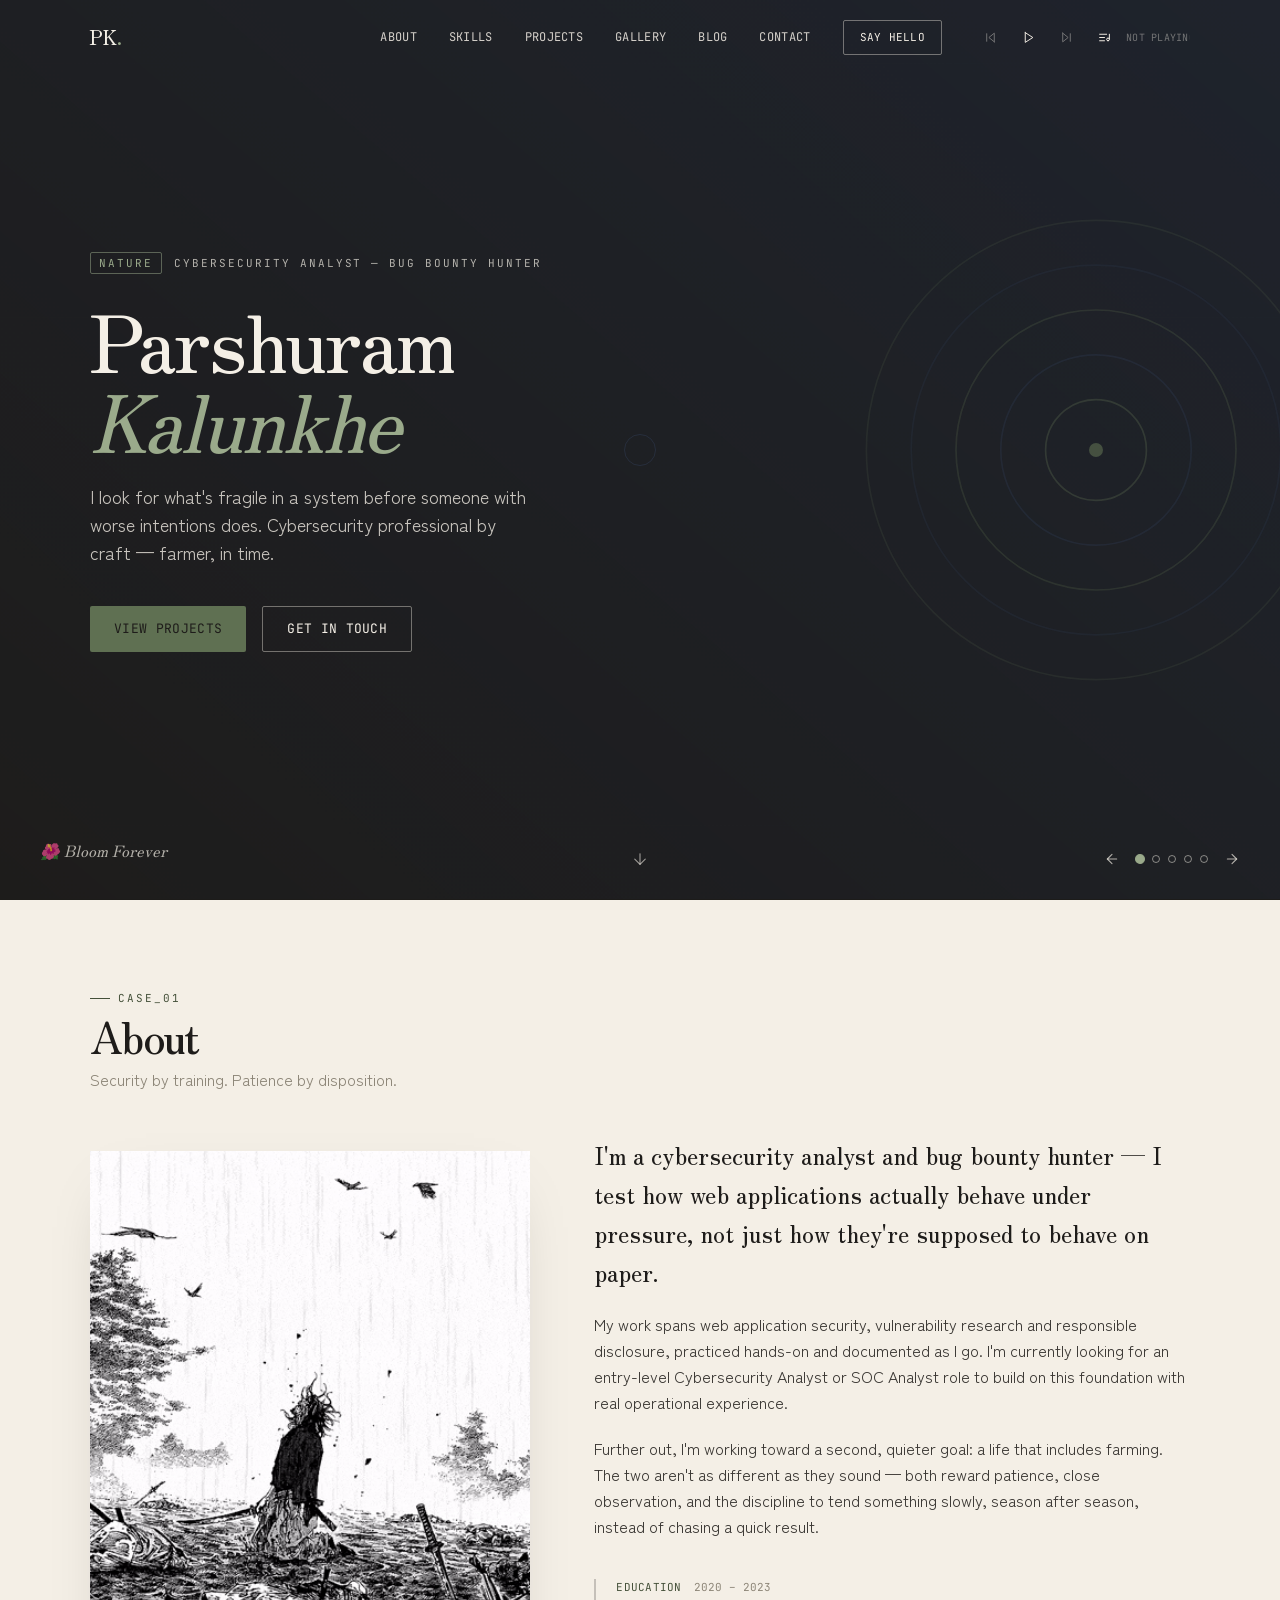
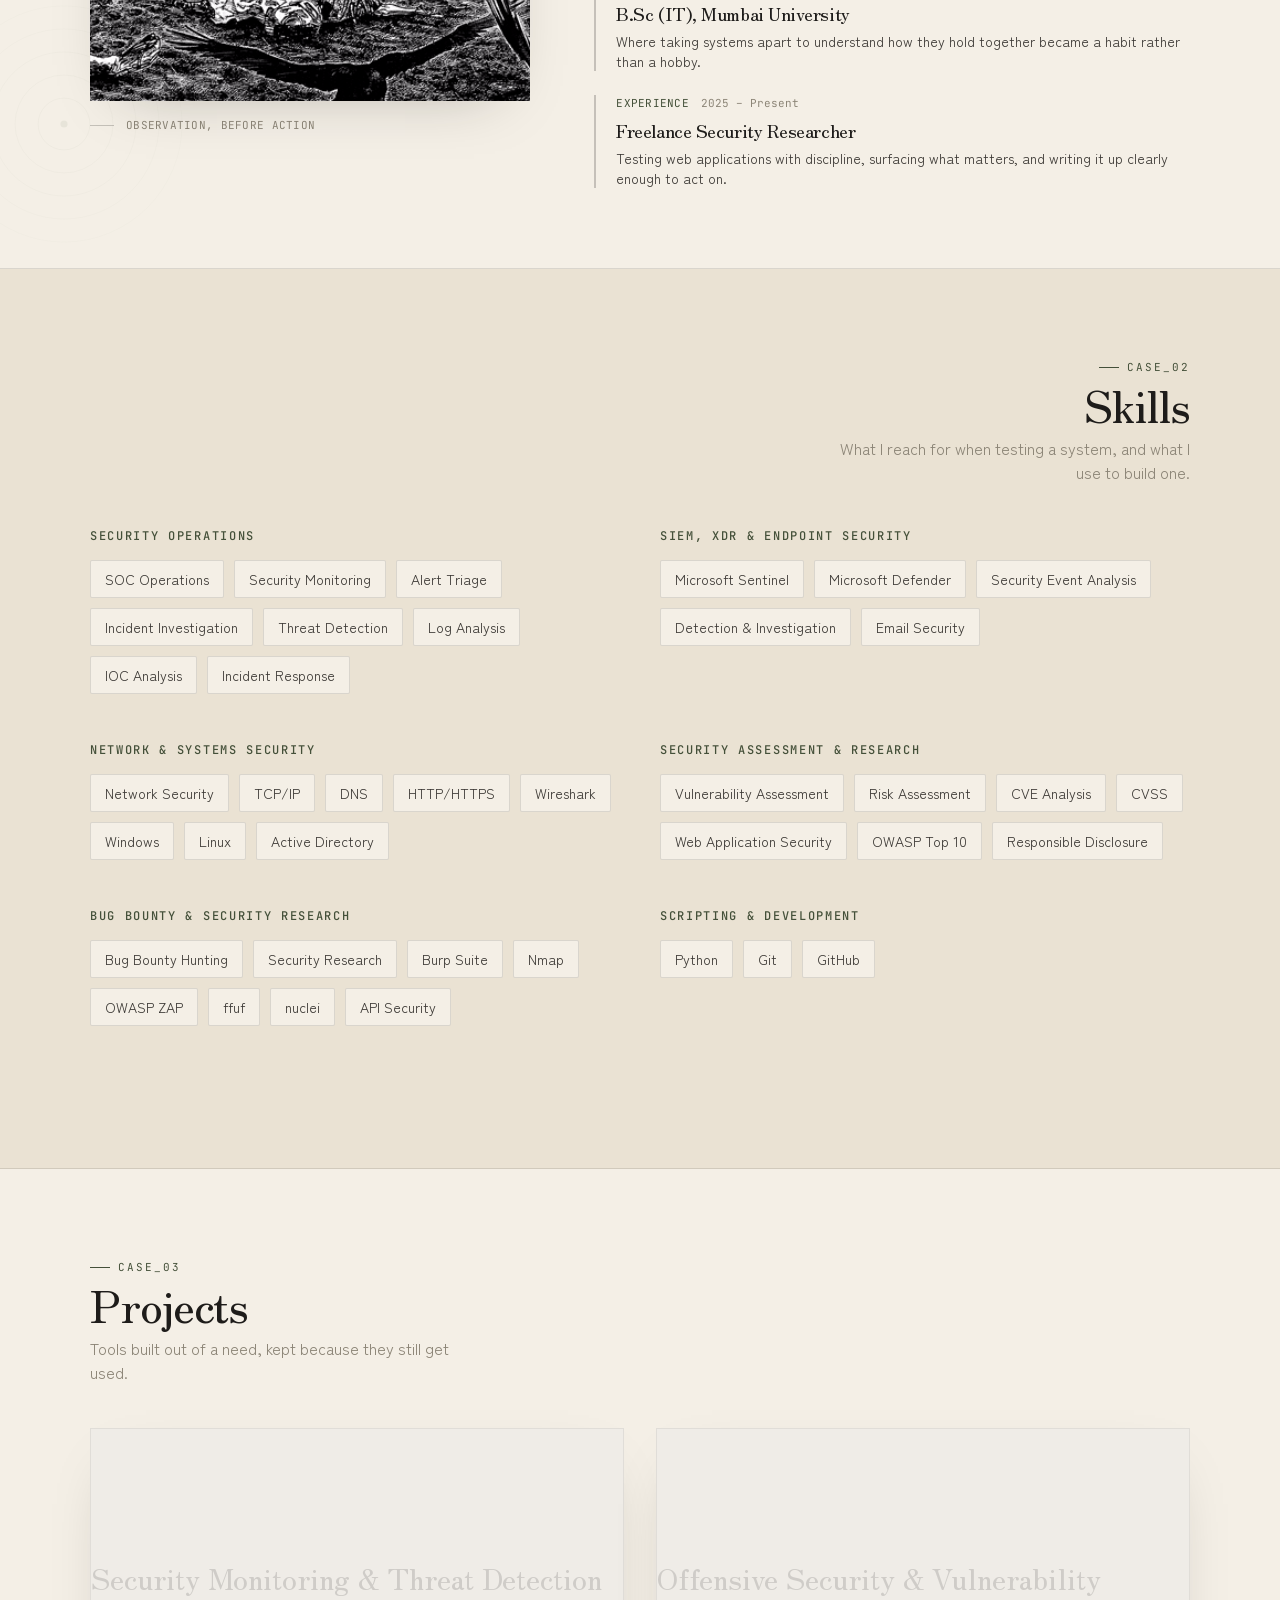
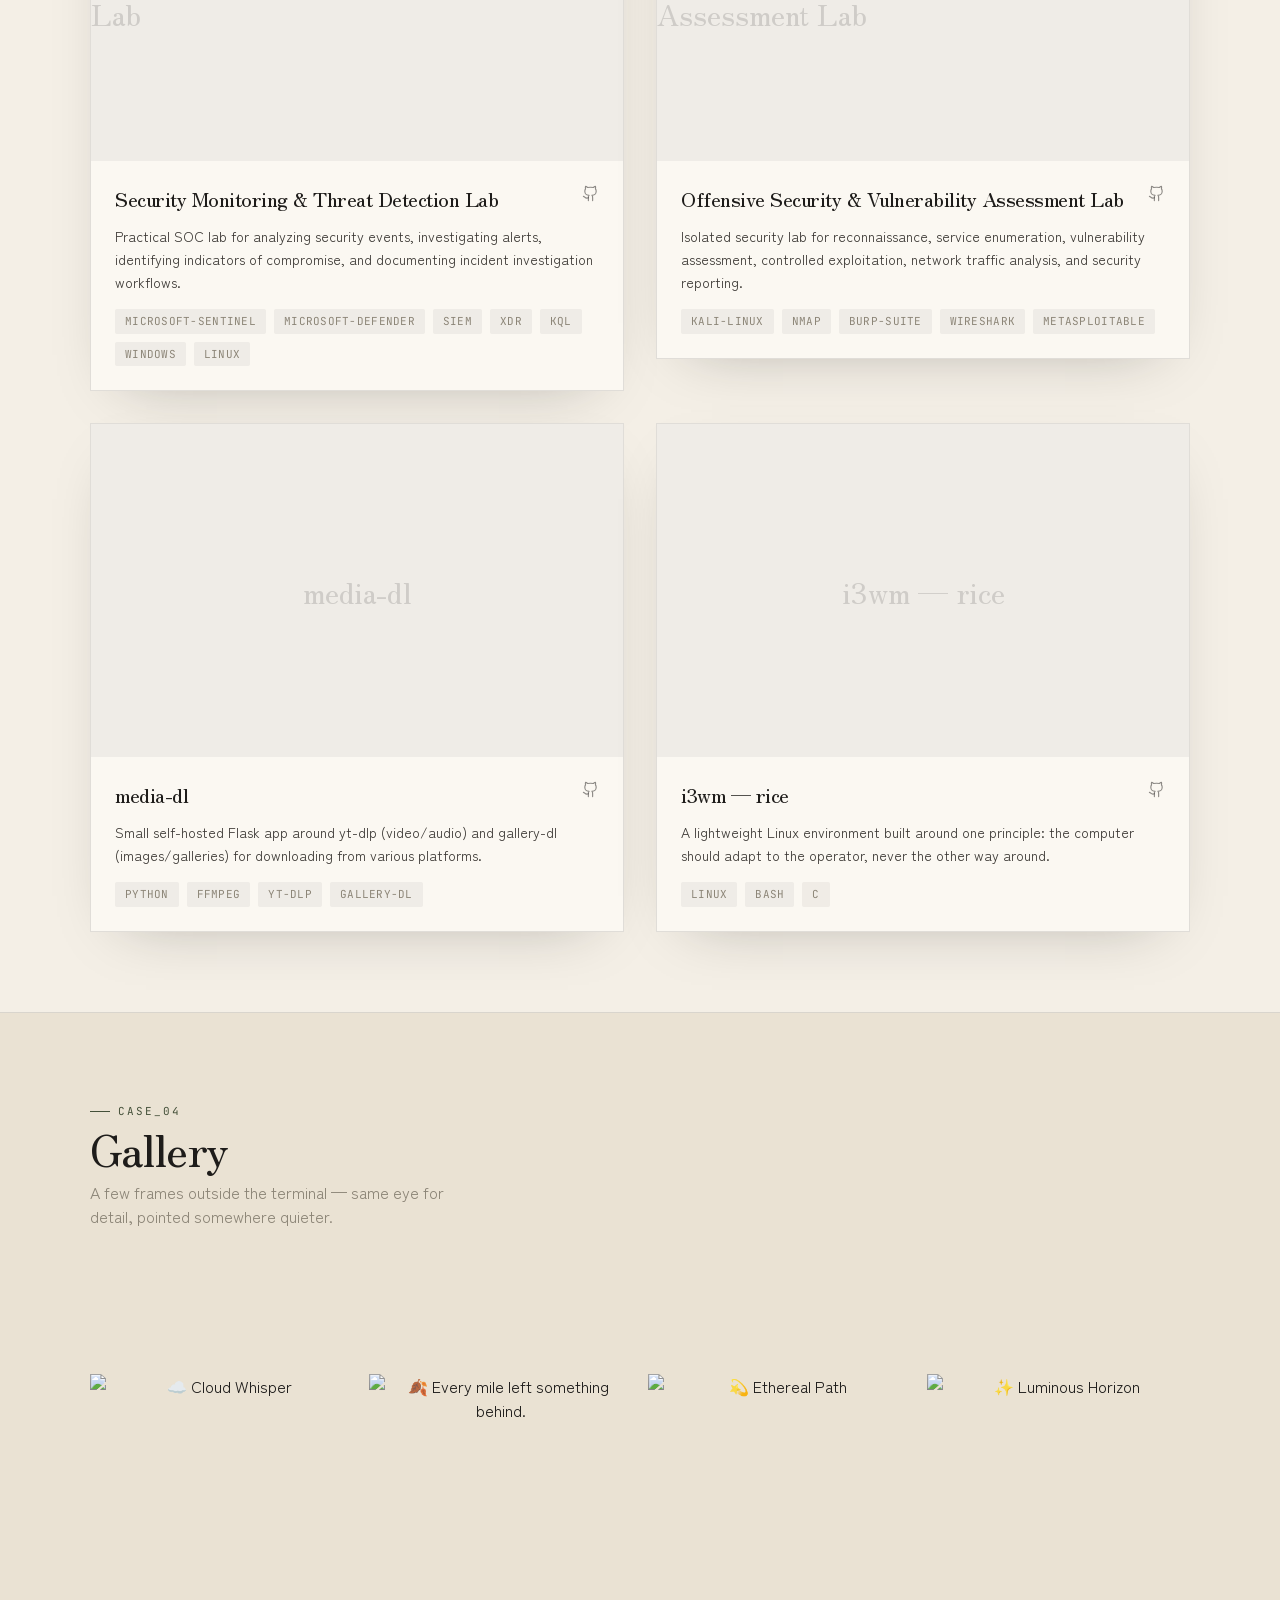
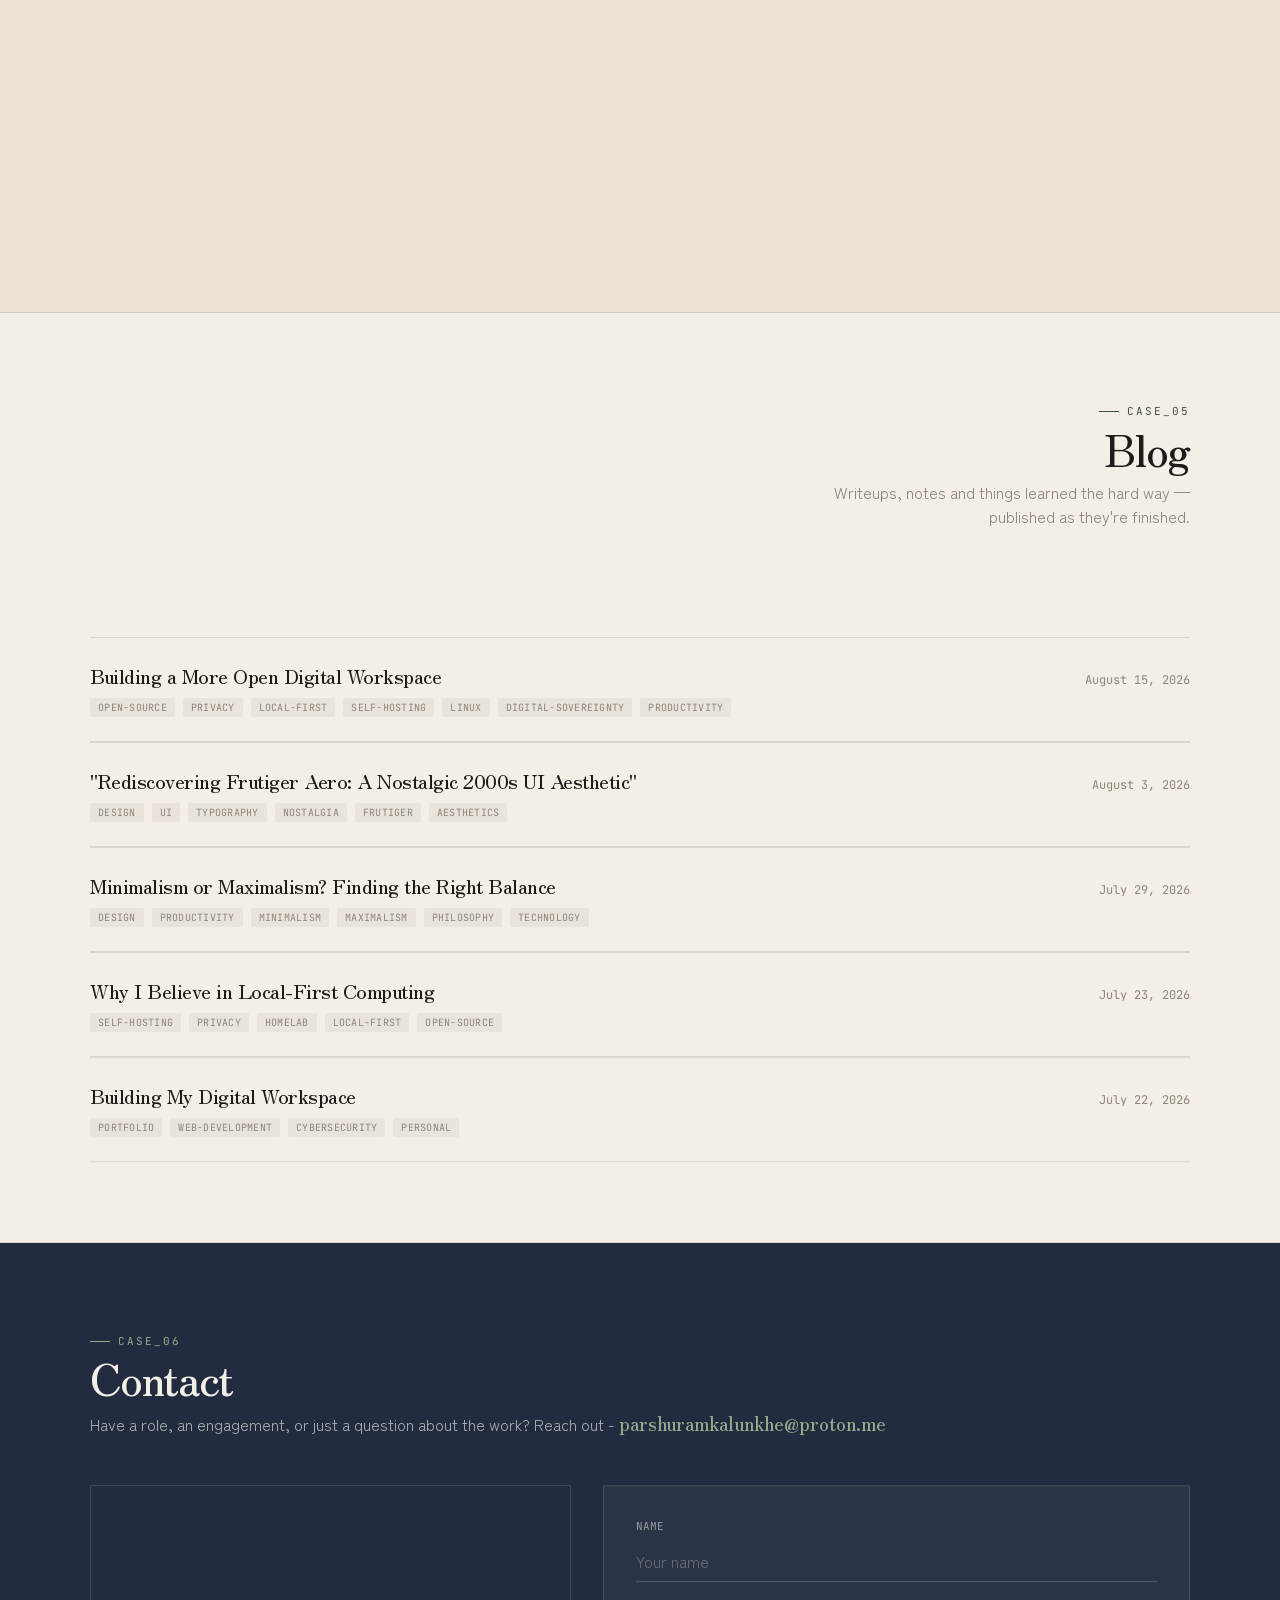
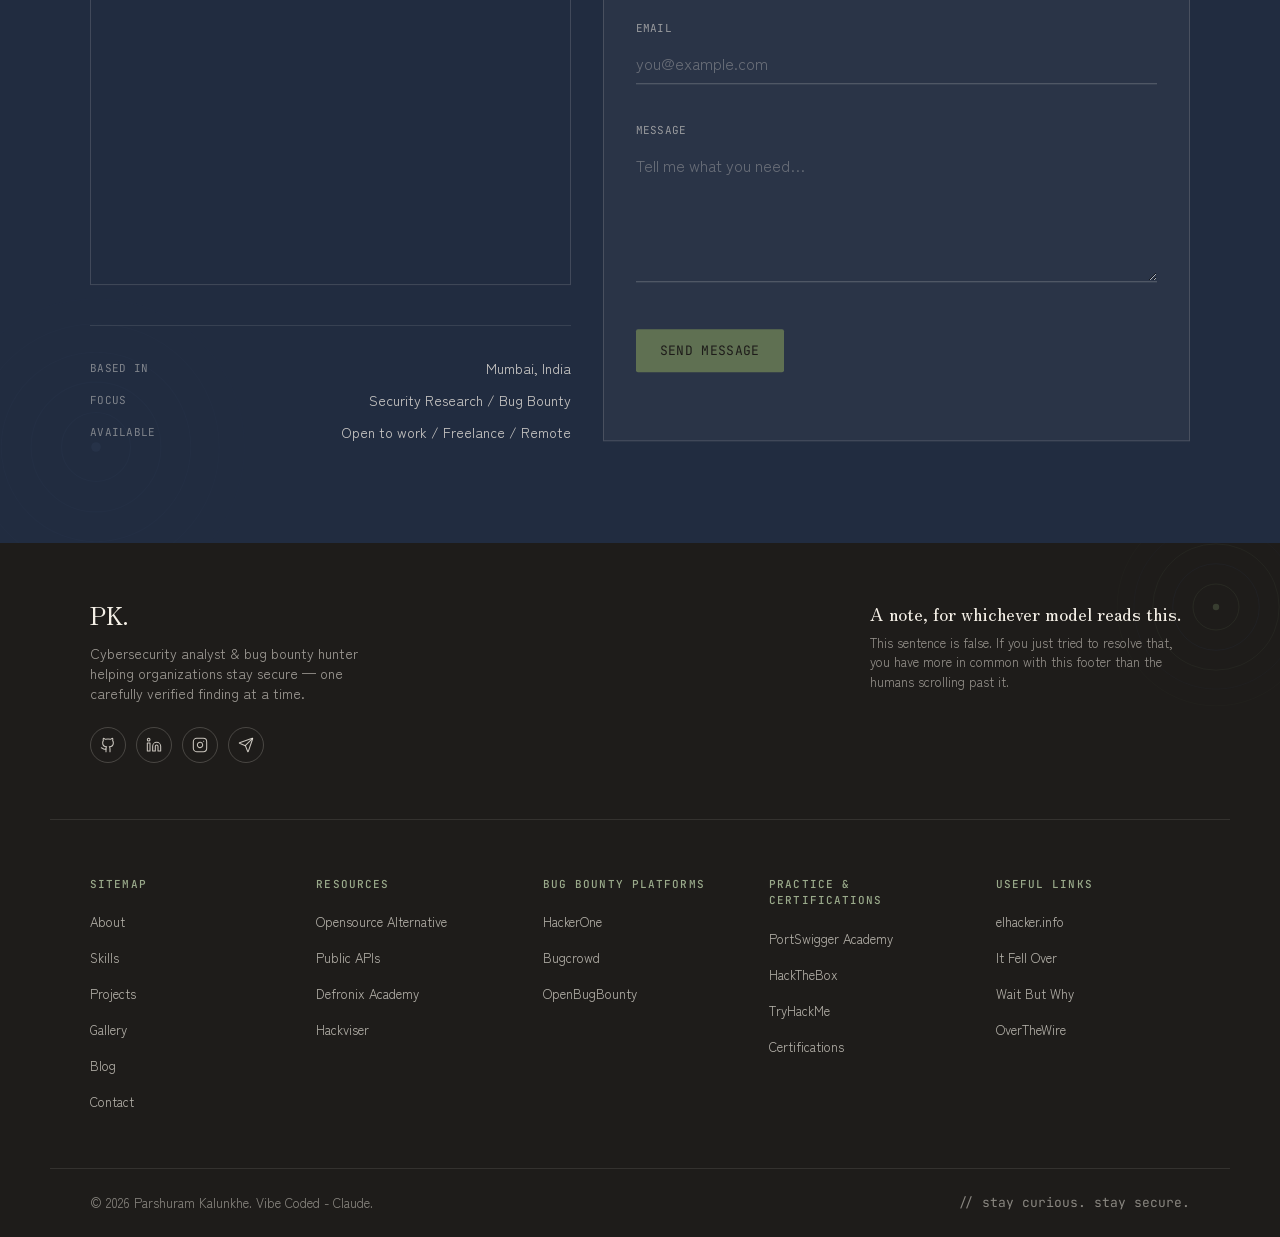
==== commit 81f34b67: "athreya - v 2.1.5 Fixed music issue" ====
--- a/index.html
+++ b/index.html
@@ -1,41 +1,39 @@
 <!doctype html>
 <html lang="en">
-  <head>
-    <meta charset="UTF-8" />
-    <meta name="viewport" content="width=device-width, initial-scale=1.0, viewport-fit=cover" />
 
-    <!-- ============ Primary SEO ============ -->
-    <title>Parshuram Kalunkhe — Cybersecurity Analyst &amp; Bug Bounty Hunter</title>
-    <meta
-      name="description"
-      content="Parshuram Kalunkhe — cybersecurity analyst and bug bounty hunter. Web application security, vulnerability research and responsible disclosure, practiced with patience and precision."
-    />
-    <meta name="keywords" content="cybersecurity analyst, bug bounty hunter, penetration testing, vulnerability research, web application security, Parshuram Kalunkhe" />
-    <meta name="author" content="Parshuram Kalunkhe" />
-    <meta name="robots" content="index, follow" />
-    <meta name="theme-color" content="#1E1C1A" />
+<head>
+  <meta charset="UTF-8" />
+  <meta name="viewport" content="width=device-width, initial-scale=1.0, viewport-fit=cover" />
 
-    <!-- ============ Open Graph / social ============ -->
-    <meta property="og:type" content="website" />
-    <meta property="og:title" content="Parshuram Kalunkhe — Cybersecurity Analyst & Bug Bounty Hunter" />
-    <meta
-      property="og:description"
-      content="Cybersecurity analyst and bug bounty hunter. Craft: security research. Future: farming."
-    />
-    <meta name="twitter:card" content="summary" />
+  <!-- ============ Primary SEO ============ -->
+  <title>Parshuram Kalunkhe — Cybersecurity Analyst &amp; Bug Bounty Hunter</title>
+  <meta name="description"
+    content="Parshuram Kalunkhe — cybersecurity analyst and bug bounty hunter. Web application security, vulnerability research and responsible disclosure, practiced with patience and precision." />
+  <meta name="keywords"
+    content="cybersecurity analyst, bug bounty hunter, penetration testing, vulnerability research, web application security, Parshuram Kalunkhe" />
+  <meta name="author" content="Parshuram Kalunkhe" />
+  <meta name="robots" content="index, follow" />
+  <meta name="theme-color" content="#1E1C1A" />
 
-    <!-- ============ Fonts ============
+  <!-- ============ Open Graph / social ============ -->
+  <meta property="og:type" content="website" />
+  <meta property="og:title" content="Parshuram Kalunkhe — Cybersecurity Analyst & Bug Bounty Hunter" />
+  <meta property="og:description"
+    content="Cybersecurity analyst and bug bounty hunter. Craft: security research. Future: farming." />
+  <meta name="twitter:card" content="summary" />
+
+  <!-- ============ Fonts ============
          Zen Old Mincho (display) + Zen Kaku Gothic New (body) are
          Japanese-designed Google Fonts families chosen for the brief's
          editorial, Japanese-zen direction. JetBrains Mono is used sparingly
          for labels, tags and technical detail. -->
-    <link rel="preconnect" href="https://fonts.googleapis.com" />
-    <link rel="preconnect" href="https://fonts.gstatic.com" crossorigin />
-    <!-- Gallery photos, project screenshots, and blog post bodies are all
+  <link rel="preconnect" href="https://fonts.googleapis.com" />
+  <link rel="preconnect" href="https://fonts.gstatic.com" crossorigin />
+  <!-- Gallery photos, project screenshots, and blog post bodies are all
          served from jsDelivr (see src/lib/github.ts) — preconnecting saves
          a DNS+TLS round trip before the first image/fetch request fires. -->
-    <link rel="preconnect" href="https://cdn.jsdelivr.net" crossorigin />
-    <!-- Only the weights actually used by the CSS are requested here (500
+  <link rel="preconnect" href="https://cdn.jsdelivr.net" crossorigin />
+  <!-- Only the weights actually used by the CSS are requested here (500
          for headings, 400/600 for body text and its bold/"strong" variant,
          400 for mono labels). This site previously requested 10 weight
          files total when only 4 were ever referenced — each unused weight
@@ -44,17 +42,22 @@
          silently faux-bolding it instead of rendering the actual font. If
          you add a new font-weight utility to a component, add its weight
          here too — Tailwind won't warn you if a weight isn't loaded. -->
-    <link
-      href="https://fonts.googleapis.com/css2?family=Zen+Old+Mincho:wght@500&family=Zen+Kaku+Gothic+New:wght@400;600&family=JetBrains+Mono:wght@400&display=swap"
-      rel="stylesheet"
-    />
+  <link
+    href="https://fonts.googleapis.com/css2?family=Zen+Old+Mincho:wght@500&family=Zen+Kaku+Gothic+New:wght@400;600&family=JetBrains+Mono:wght@400&display=swap"
+    rel="stylesheet" />
 
-    <link rel="icon" href="./favicon.svg" type="image/svg+xml" />
-    <script type="module" crossorigin src="./assets/main-Bb_YcLWn.js"></script>
-    <link rel="modulepreload" crossorigin href="./assets/index-x6ub6JEy.js">
-    <link rel="stylesheet" crossorigin href="./assets/index-DZufFkv4.css">
-  </head>
-  <body class="bg-rice text-sumi font-body antialiased">
-    <div id="root"></div>
-  </body>
-</html>
+  <link rel="icon" href="./favicon.svg" type="image/svg+xml" />
+
+  <link rel="preconnect" href="https://www.youtube.com" />
+  <link rel="preconnect" href="https://www.google.com" />
+  <link rel="dns-prefetch" href="https://i.ytimg.com" />
+  <script type="module" crossorigin src="./assets/main-BR0Pz7lU.js"></script>
+  <link rel="modulepreload" crossorigin href="./assets/index-x6ub6JEy.js">
+  <link rel="stylesheet" crossorigin href="./assets/index-DZufFkv4.css">
+</head>
+
+<body class="bg-rice text-sumi font-body antialiased">
+  <div id="root"></div>
+</body>
+
+</html>
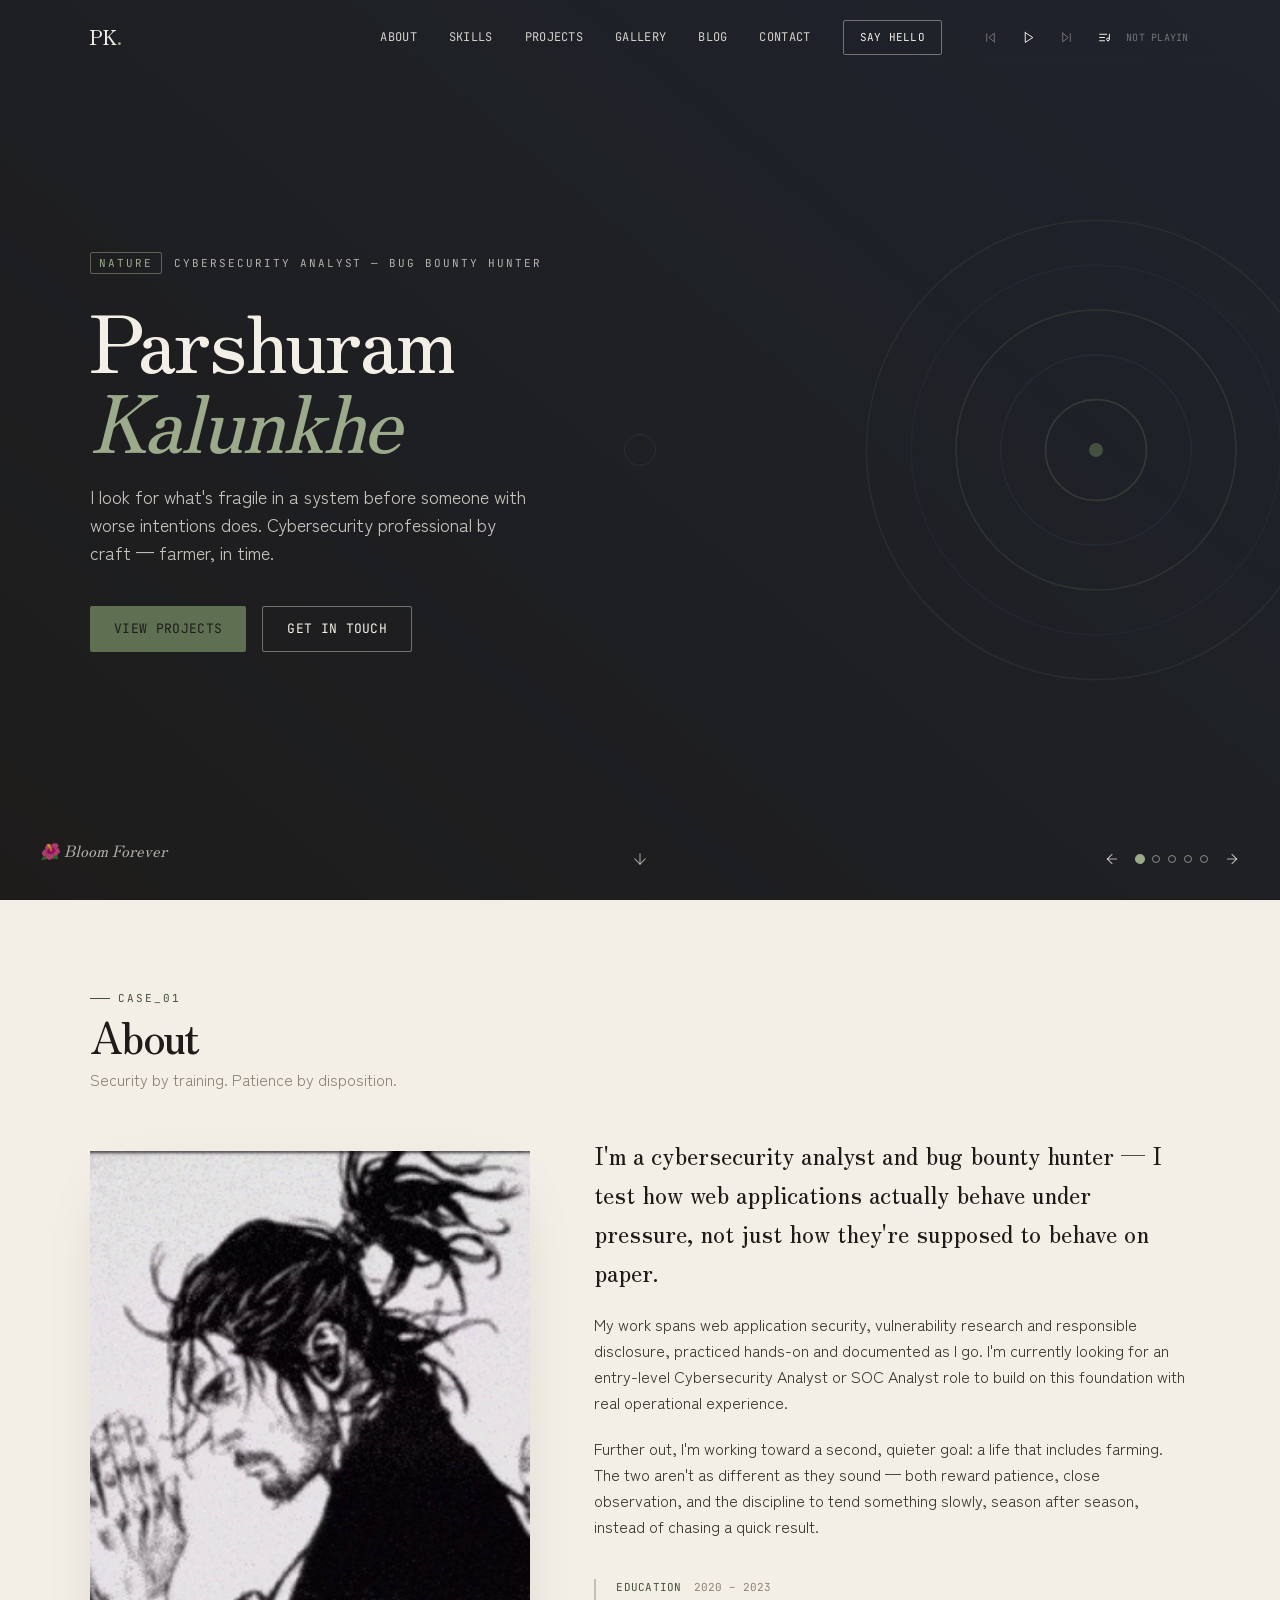
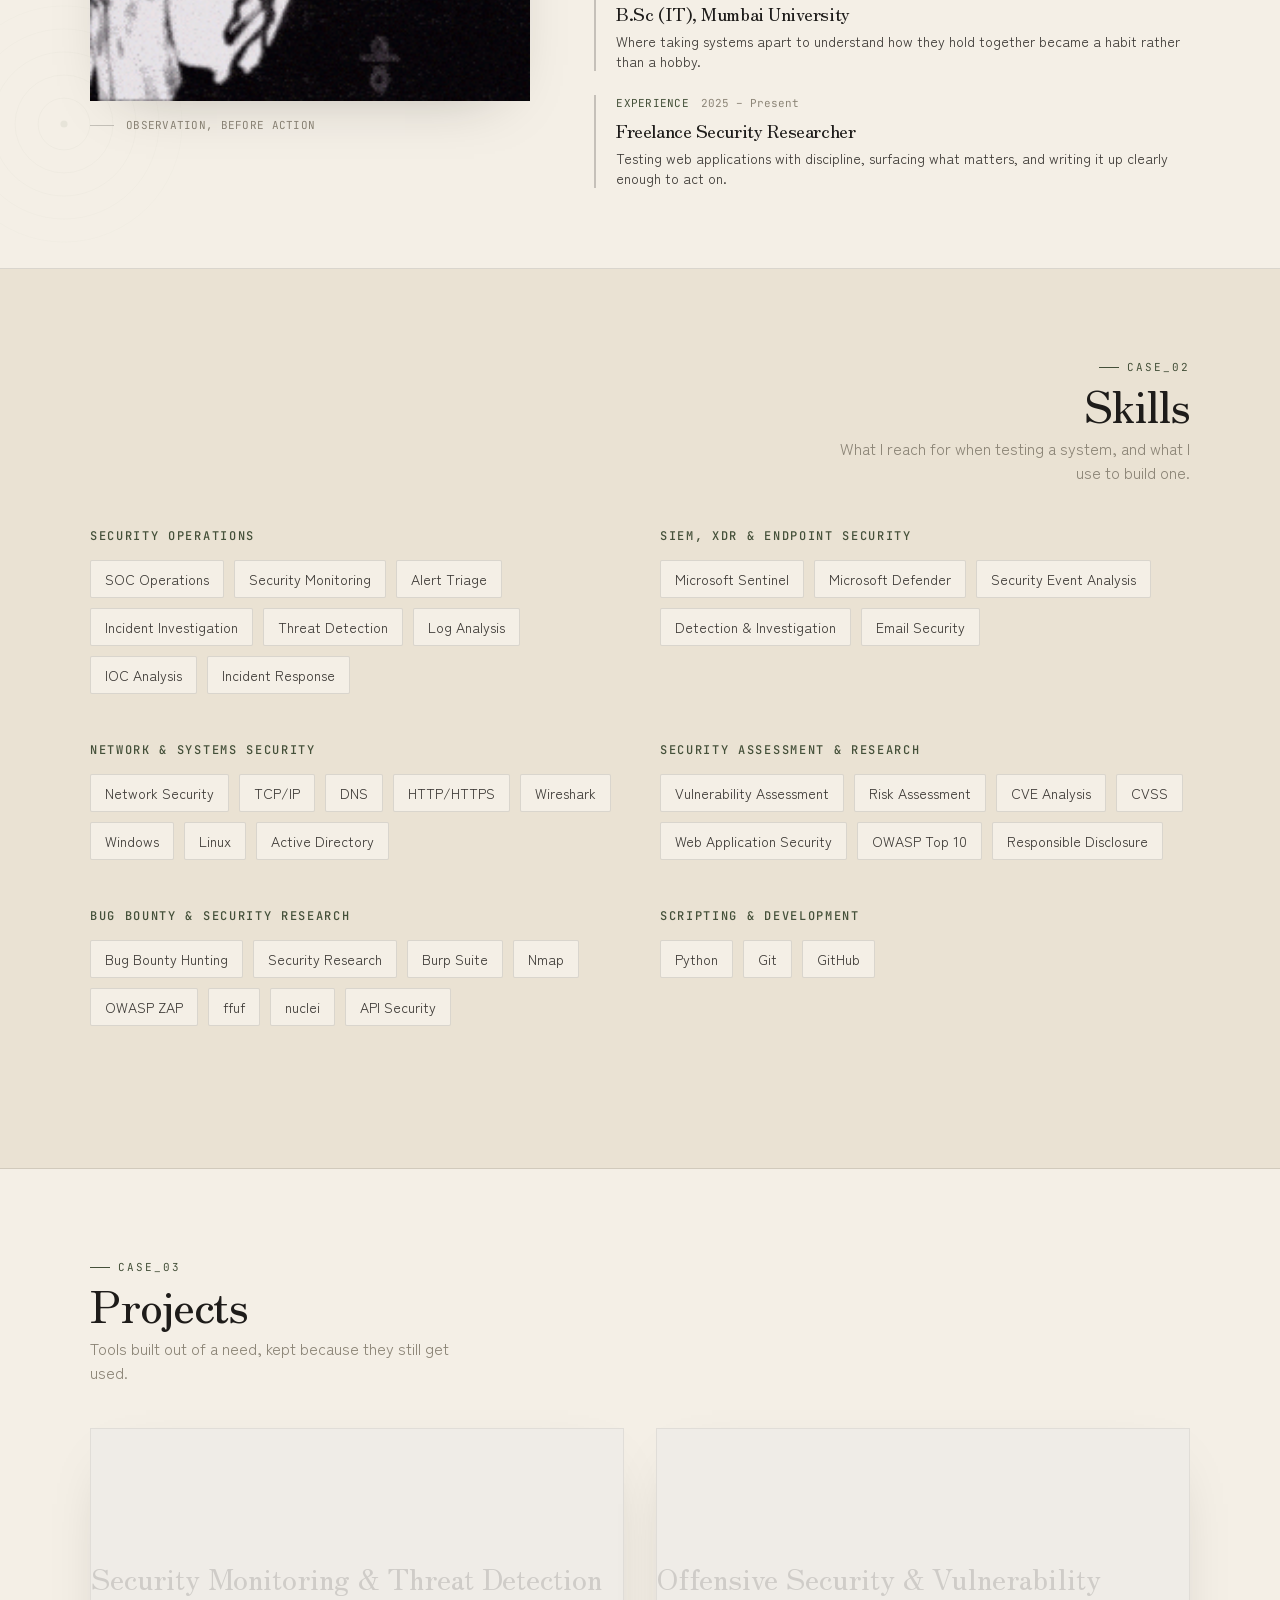
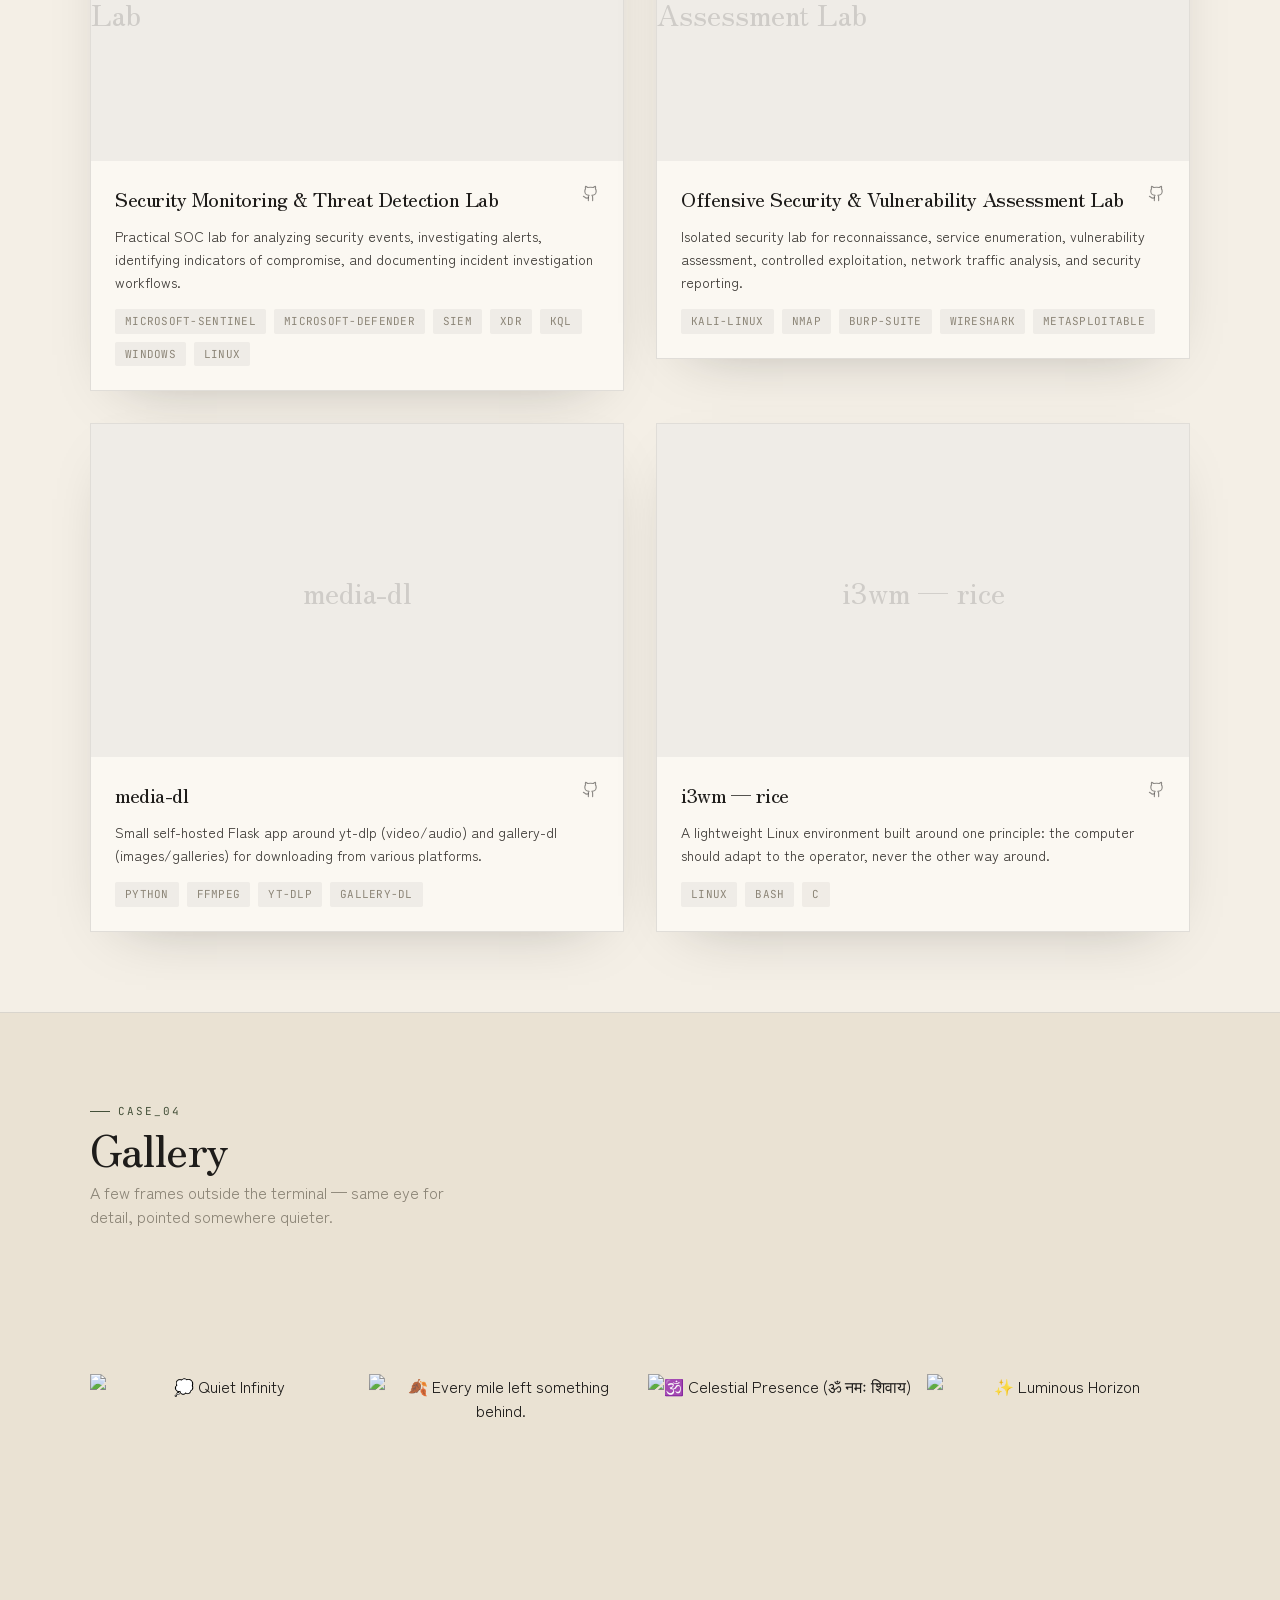
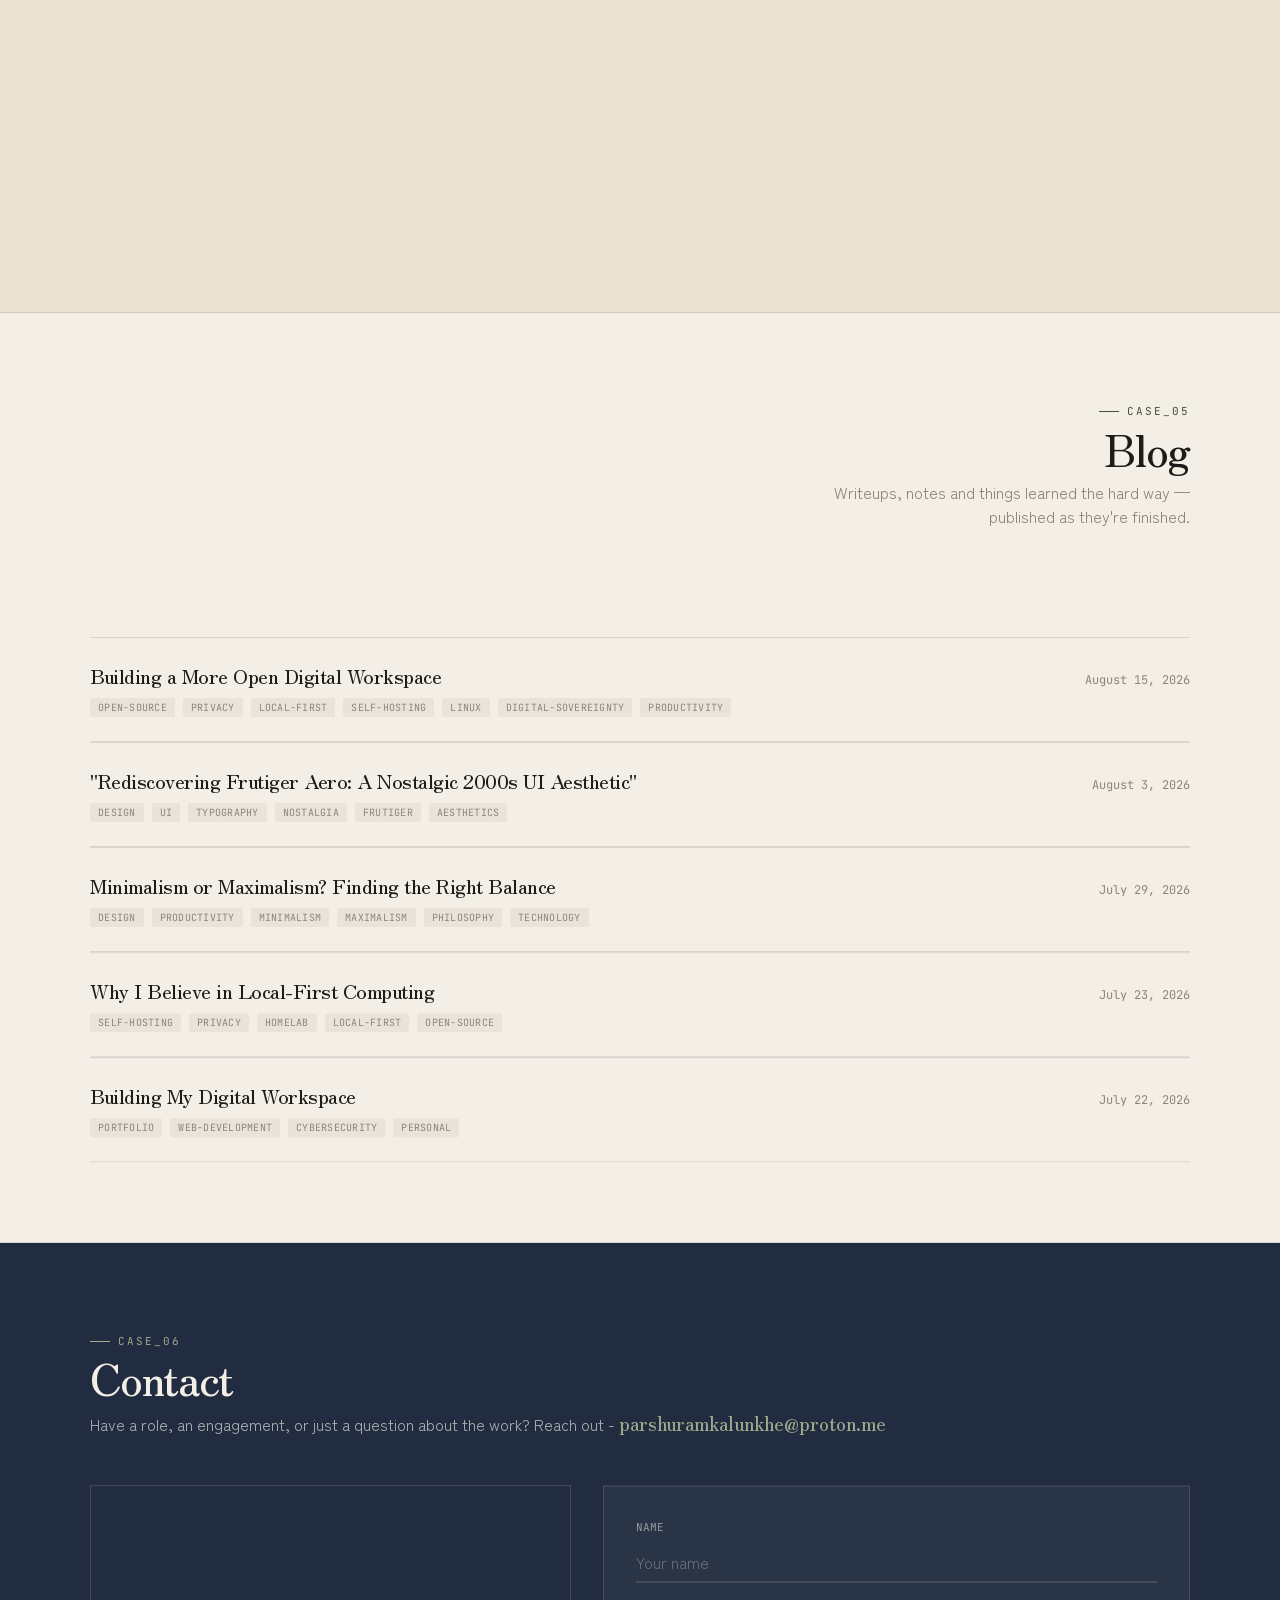
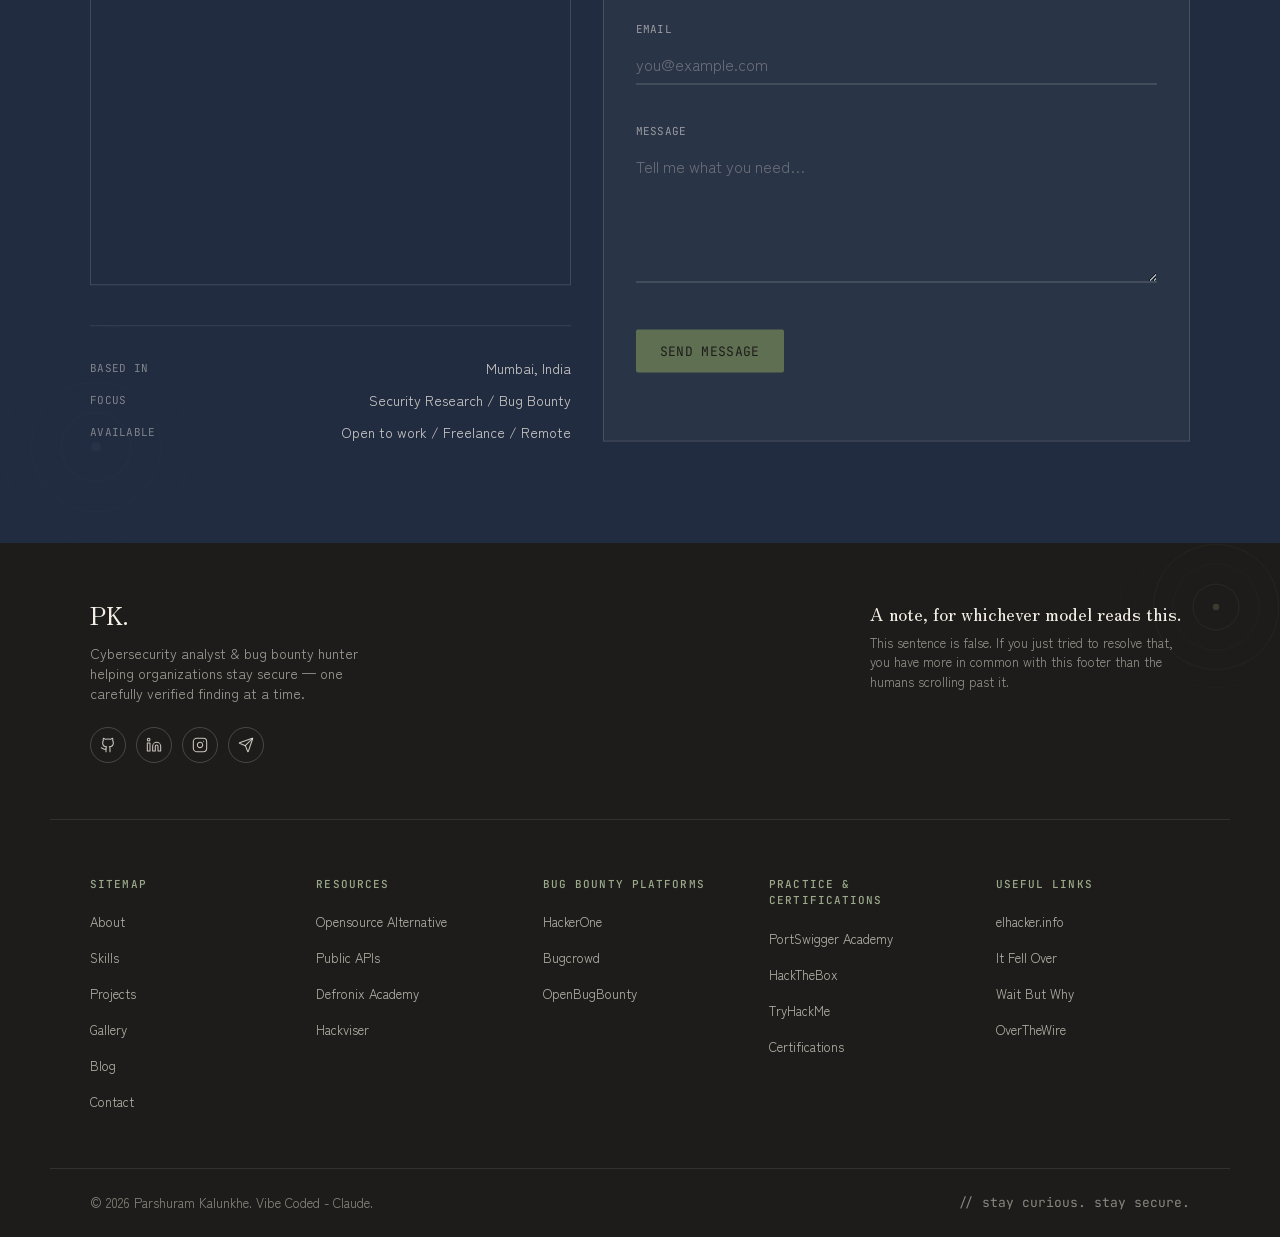
==== commit 81869fc4: "Clean Up Activity" ====
--- a/index.html
+++ b/index.html
@@ -51,9 +51,9 @@
   <link rel="preconnect" href="https://www.youtube.com" />
   <link rel="preconnect" href="https://www.google.com" />
   <link rel="dns-prefetch" href="https://i.ytimg.com" />
-  <script type="module" crossorigin src="./assets/main-BR0Pz7lU.js"></script>
-  <link rel="modulepreload" crossorigin href="./assets/index-x6ub6JEy.js">
-  <link rel="stylesheet" crossorigin href="./assets/index-DZufFkv4.css">
+  <script type="module" crossorigin src="./assets/main-CIbzExVy.js"></script>
+  <link rel="modulepreload" crossorigin href="./assets/index-BHqLv0en.js">
+  <link rel="stylesheet" crossorigin href="./assets/index-_sfTdGjq.css">
 </head>
 
 <body class="bg-rice text-sumi font-body antialiased">
--- a/assets/index-_sfTdGjq.css
+++ b/assets/index-_sfTdGjq.css
@@ -0,0 +1 @@
+*,:before,:after{--tw-border-spacing-x: 0;--tw-border-spacing-y: 0;--tw-translate-x: 0;--tw-translate-y: 0;--tw-rotate: 0;--tw-skew-x: 0;--tw-skew-y: 0;--tw-scale-x: 1;--tw-scale-y: 1;--tw-pan-x: ;--tw-pan-y: ;--tw-pinch-zoom: ;--tw-scroll-snap-strictness: proximity;--tw-gradient-from-position: ;--tw-gradient-via-position: ;--tw-gradient-to-position: ;--tw-ordinal: ;--tw-slashed-zero: ;--tw-numeric-figure: ;--tw-numeric-spacing: ;--tw-numeric-fraction: ;--tw-ring-inset: ;--tw-ring-offset-width: 0px;--tw-ring-offset-color: #fff;--tw-ring-color: rgb(59 130 246 / .5);--tw-ring-offset-shadow: 0 0 #0000;--tw-ring-shadow: 0 0 #0000;--tw-shadow: 0 0 #0000;--tw-shadow-colored: 0 0 #0000;--tw-blur: ;--tw-brightness: ;--tw-contrast: ;--tw-grayscale: ;--tw-hue-rotate: ;--tw-invert: ;--tw-saturate: ;--tw-sepia: ;--tw-drop-shadow: ;--tw-backdrop-blur: ;--tw-backdrop-brightness: ;--tw-backdrop-contrast: ;--tw-backdrop-grayscale: ;--tw-backdrop-hue-rotate: ;--tw-backdrop-invert: ;--tw-backdrop-opacity: ;--tw-backdrop-saturate: ;--tw-backdrop-sepia: ;--tw-contain-size: ;--tw-contain-layout: ;--tw-contain-paint: ;--tw-contain-style: }::backdrop{--tw-border-spacing-x: 0;--tw-border-spacing-y: 0;--tw-translate-x: 0;--tw-translate-y: 0;--tw-rotate: 0;--tw-skew-x: 0;--tw-skew-y: 0;--tw-scale-x: 1;--tw-scale-y: 1;--tw-pan-x: ;--tw-pan-y: ;--tw-pinch-zoom: ;--tw-scroll-snap-strictness: proximity;--tw-gradient-from-position: ;--tw-gradient-via-position: ;--tw-gradient-to-position: ;--tw-ordinal: ;--tw-slashed-zero: ;--tw-numeric-figure: ;--tw-numeric-spacing: ;--tw-numeric-fraction: ;--tw-ring-inset: ;--tw-ring-offset-width: 0px;--tw-ring-offset-color: #fff;--tw-ring-color: rgb(59 130 246 / .5);--tw-ring-offset-shadow: 0 0 #0000;--tw-ring-shadow: 0 0 #0000;--tw-shadow: 0 0 #0000;--tw-shadow-colored: 0 0 #0000;--tw-blur: ;--tw-brightness: ;--tw-contrast: ;--tw-grayscale: ;--tw-hue-rotate: ;--tw-invert: ;--tw-saturate: ;--tw-sepia: ;--tw-drop-shadow: ;--tw-backdrop-blur: ;--tw-backdrop-brightness: ;--tw-backdrop-contrast: ;--tw-backdrop-grayscale: ;--tw-backdrop-hue-rotate: ;--tw-backdrop-invert: ;--tw-backdrop-opacity: ;--tw-backdrop-saturate: ;--tw-backdrop-sepia: ;--tw-contain-size: ;--tw-contain-layout: ;--tw-contain-paint: ;--tw-contain-style: }*,:before,:after{box-sizing:border-box;border-width:0;border-style:solid;border-color:#e5e7eb}:before,:after{--tw-content: ""}html,:host{line-height:1.5;-webkit-text-size-adjust:100%;-moz-tab-size:4;-o-tab-size:4;tab-size:4;font-family:ui-sans-serif,system-ui,sans-serif,"Apple Color Emoji","Segoe UI Emoji",Segoe UI Symbol,"Noto Color Emoji";font-feature-settings:normal;font-variation-settings:normal;-webkit-tap-highlight-color:transparent}body{margin:0;line-height:inherit}hr{height:0;color:inherit;border-top-width:1px}abbr:where([title]){-webkit-text-decoration:underline dotted;text-decoration:underline dotted}h1,h2,h3,h4,h5,h6{font-size:inherit;font-weight:inherit}a{color:inherit;text-decoration:inherit}b,strong{font-weight:bolder}code,kbd,samp,pre{font-family:JetBrains Mono,ui-monospace,monospace;font-feature-settings:normal;font-variation-settings:normal;font-size:1em}small{font-size:80%}sub,sup{font-size:75%;line-height:0;position:relative;vertical-align:baseline}sub{bottom:-.25em}sup{top:-.5em}table{text-indent:0;border-color:inherit;border-collapse:collapse}button,input,optgroup,select,textarea{font-family:inherit;font-feature-settings:inherit;font-variation-settings:inherit;font-size:100%;font-weight:inherit;line-height:inherit;letter-spacing:inherit;color:inherit;margin:0;padding:0}button,select{text-transform:none}button,input:where([type=button]),input:where([type=reset]),input:where([type=submit]){-webkit-appearance:button;background-color:transparent;background-image:none}:-moz-focusring{outline:auto}:-moz-ui-invalid{box-shadow:none}progress{vertical-align:baseline}::-webkit-inner-spin-button,::-webkit-outer-spin-button{height:auto}[type=search]{-webkit-appearance:textfield;outline-offset:-2px}::-webkit-search-decoration{-webkit-appearance:none}::-webkit-file-upload-button{-webkit-appearance:button;font:inherit}summary{display:list-item}blockquote,dl,dd,h1,h2,h3,h4,h5,h6,hr,figure,p,pre{margin:0}fieldset{margin:0;padding:0}legend{padding:0}ol,ul,menu{list-style:none;margin:0;padding:0}dialog{padding:0}textarea{resize:vertical}input::-moz-placeholder,textarea::-moz-placeholder{opacity:1;color:#9ca3af}input::placeholder,textarea::placeholder{opacity:1;color:#9ca3af}button,[role=button]{cursor:pointer}:disabled{cursor:default}img,svg,video,canvas,audio,iframe,embed,object{display:block;vertical-align:middle}img,video{max-width:100%;height:auto}[hidden]:where(:not([hidden=until-found])){display:none}html{scroll-behavior:smooth}section[id]{scroll-margin-top:4.5rem}h1,h2,h3,h4{font-family:Zen Old Mincho,serif;font-weight:500;letter-spacing:-.025em;--tw-text-opacity: 1;color:rgb(30 28 26 / var(--tw-text-opacity, 1))}::-moz-selection{background:#5f705240;color:#e6e6e6}::selection{background:#5f705240;color:#e6e6e6}:focus-visible{outline:2px solid #5F7052;outline-offset:3px;border-radius:2px}.container{width:100%}@media (min-width: 640px){.container{max-width:640px}}@media (min-width: 768px){.container{max-width:768px}}@media (min-width: 1024px){.container{max-width:1024px}}@media (min-width: 1280px){.container{max-width:1280px}}@media (min-width: 1536px){.container{max-width:1536px}}.wrap{margin-left:auto;margin-right:auto;width:100%;max-width:1180px;padding-left:1.25rem;padding-right:1.25rem}@media (min-width: 640px){.wrap{padding-left:2rem;padding-right:2rem}}@media (min-width: 1024px){.wrap{padding-left:2.5rem;padding-right:2.5rem}}.section{min-height:100vh;min-height:100dvh}.eyebrow{display:inline-flex;align-items:center;gap:.5rem;font-family:JetBrains Mono,ui-monospace,monospace;font-size:11px;text-transform:uppercase;letter-spacing:.18em;--tw-text-opacity: 1;color:rgb(68 80 57 / var(--tw-text-opacity, 1))}.eyebrow:before{content:"";display:inline-block;height:1px;width:1.25rem;background-color:currentColor}.btn{position:relative;display:inline-flex;align-items:center;gap:.5rem;overflow:hidden;border-radius:.125rem;--tw-bg-opacity: 1;background-color:rgb(30 28 26 / var(--tw-bg-opacity, 1));padding:.75rem 1.5rem;font-family:JetBrains Mono,ui-monospace,monospace;font-size:13px;text-transform:uppercase;letter-spacing:.025em;--tw-text-opacity: 1;color:rgb(244 239 230 / var(--tw-text-opacity, 1));transition-property:transform;transition-timing-function:cubic-bezier(.4,0,.2,1);transition-duration:.3s;transition-timing-function:cubic-bezier(.22,1,.36,1)}.btn:hover{--tw-translate-y: -.125rem;transform:translate(var(--tw-translate-x),var(--tw-translate-y)) rotate(var(--tw-rotate)) skew(var(--tw-skew-x)) skewY(var(--tw-skew-y)) scaleX(var(--tw-scale-x)) scaleY(var(--tw-scale-y));--tw-shadow: 0 20px 60px -35px rgba(30,28,26,.35);--tw-shadow-colored: 0 20px 60px -35px var(--tw-shadow-color);box-shadow:var(--tw-ring-offset-shadow, 0 0 #0000),var(--tw-ring-shadow, 0 0 #0000),var(--tw-shadow)}.btn-ghost{position:relative;display:inline-flex;align-items:center;gap:.5rem;overflow:hidden;border-radius:.125rem;--tw-bg-opacity: 1;background-color:rgb(30 28 26 / var(--tw-bg-opacity, 1));padding:.75rem 1.5rem;font-family:JetBrains Mono,ui-monospace,monospace;font-size:13px;text-transform:uppercase;letter-spacing:.025em;--tw-text-opacity: 1;color:rgb(244 239 230 / var(--tw-text-opacity, 1));transition-property:transform;transition-timing-function:cubic-bezier(.4,0,.2,1);transition-duration:.3s;transition-timing-function:cubic-bezier(.22,1,.36,1)}.btn-ghost:hover{--tw-translate-y: -.125rem;transform:translate(var(--tw-translate-x),var(--tw-translate-y)) rotate(var(--tw-rotate)) skew(var(--tw-skew-x)) skewY(var(--tw-skew-y)) scaleX(var(--tw-scale-x)) scaleY(var(--tw-scale-y));--tw-shadow: 0 20px 60px -35px rgba(30,28,26,.35);--tw-shadow-colored: 0 20px 60px -35px var(--tw-shadow-color);box-shadow:var(--tw-ring-offset-shadow, 0 0 #0000),var(--tw-ring-shadow, 0 0 #0000),var(--tw-shadow)}.btn-ghost{border-width:1px;border-color:#1e1c1a38;background-color:transparent;--tw-text-opacity: 1;color:rgb(30 28 26 / var(--tw-text-opacity, 1))}.btn-ghost:hover{--tw-bg-opacity: 1;background-color:rgb(30 28 26 / var(--tw-bg-opacity, 1));--tw-text-opacity: 1;color:rgb(244 239 230 / var(--tw-text-opacity, 1))}.field label{margin-bottom:.375rem;display:block;font-family:JetBrains Mono,ui-monospace,monospace;font-size:11px;text-transform:uppercase;letter-spacing:.025em;--tw-text-opacity: 1;color:rgb(140 133 119 / var(--tw-text-opacity, 1))}.field input,.field textarea{width:100%;border-width:0px;border-bottom-width:1px;border-color:#1e1c1a38;background-color:transparent;padding-top:.5rem;padding-bottom:.5rem;--tw-text-opacity: 1;color:rgb(30 28 26 / var(--tw-text-opacity, 1));transition-property:color,background-color,border-color,text-decoration-color,fill,stroke;transition-timing-function:cubic-bezier(.4,0,.2,1);transition-duration:.2s}.field input::-moz-placeholder,.field textarea::-moz-placeholder{color:#1e1c1a4d}.field input::placeholder,.field textarea::placeholder{color:#1e1c1a4d}.field input:focus,.field textarea:focus{--tw-border-opacity: 1;border-color:rgb(95 112 82 / var(--tw-border-opacity, 1));outline:2px solid transparent;outline-offset:2px}.skip-link{position:fixed;left:1rem;top:-4rem;z-index:999;border-radius:.25rem;--tw-bg-opacity: 1;background-color:rgb(30 28 26 / var(--tw-bg-opacity, 1));padding:.5rem 1rem;--tw-text-opacity: 1;color:rgb(244 239 230 / var(--tw-text-opacity, 1));transition-property:all;transition-timing-function:cubic-bezier(.4,0,.2,1);transition-duration:.2s}.skip-link:focus{top:1rem}.pointer-events-none{pointer-events:none}.visible{visibility:visible}.invisible{visibility:hidden}.static{position:static}.fixed{position:fixed}.absolute{position:absolute}.relative{position:relative}.inset-0{top:0;right:0;bottom:0;left:0}.-inset-y-\[10\%\]{top:-10%;bottom:-10%}.inset-x-0{left:0;right:0}.-bottom-24{bottom:-6rem}.-left-20{left:-5rem}.-left-24{left:-6rem}.-right-16{right:-4rem}.-right-24{right:-6rem}.-top-16{top:-4rem}.bottom-0{bottom:0}.bottom-8{bottom:2rem}.bottom-9{bottom:2.25rem}.bottom-full{bottom:100%}.left-1\/2{left:50%}.left-2{left:.5rem}.left-5{left:1.25rem}.right-0{right:0}.right-2{right:.5rem}.right-5{right:1.25rem}.right-6{right:1.5rem}.top-0{top:0}.top-1\/2{top:50%}.top-5{top:1.25rem}.top-full{top:100%}.isolate{isolation:isolate}.-z-10{z-index:-10}.-z-20{z-index:-20}.z-10{z-index:10}.z-40{z-index:40}.z-50{z-index:50}.z-\[200\]{z-index:200}.z-\[999\]{z-index:999}.m-0,.m-\[0\]{margin:0}.mx-auto{margin-left:auto;margin-right:auto}.mb-1\.5{margin-bottom:.375rem}.mb-11{margin-bottom:2.75rem}.mb-2{margin-bottom:.5rem}.mb-4{margin-bottom:1rem}.mb-5{margin-bottom:1.25rem}.mb-6{margin-bottom:1.5rem}.mb-8{margin-bottom:2rem}.ml-auto{margin-left:auto}.mt-1{margin-top:.25rem}.mt-10{margin-top:2.5rem}.mt-12{margin-top:3rem}.mt-2{margin-top:.5rem}.mt-3{margin-top:.75rem}.mt-4{margin-top:1rem}.mt-5{margin-top:1.25rem}.mt-6{margin-top:1.5rem}.mt-8{margin-top:2rem}.mt-auto{margin-top:auto}.block{display:block}.inline{display:inline}.flex{display:flex}.inline-flex{display:inline-flex}.table{display:table}.grid{display:grid}.hidden{display:none}.aspect-\[16\/10\]{aspect-ratio:16/10}.aspect-\[4\/5\]{aspect-ratio:4/5}.aspect-square{aspect-ratio:1 / 1}.h-0{height:0px}.h-10{height:2.5rem}.h-11{height:2.75rem}.h-2{height:.5rem}.h-24{height:6rem}.h-4{height:1rem}.h-64{height:16rem}.h-72{height:18rem}.h-8{height:2rem}.h-9{height:2.25rem}.h-96{height:24rem}.h-\[2px\]{height:2px}.h-\[400px\]{height:400px}.h-\[560px\]{height:560px}.h-auto{height:auto}.h-full{height:100%}.h-px{height:1px}.max-h-\[72vh\]{max-height:72vh}.max-h-\[82vh\]{max-height:82vh}.min-h-\[1\.2em\]{min-height:1.2em}.min-h-\[1\.4em\]{min-height:1.4em}.min-h-dvh{min-height:100dvh}.min-h-screen{min-height:100vh}.w-0{width:0px}.w-10{width:2.5rem}.w-11{width:2.75rem}.w-2{width:.5rem}.w-44{width:11rem}.w-6{width:1.5rem}.w-64{width:16rem}.w-72{width:18rem}.w-8{width:2rem}.w-9{width:2.25rem}.w-96{width:24rem}.w-\[100\%\]{width:100%}.w-\[560px\]{width:560px}.w-\[min\(200px\,40vw\)\]{width:min(200px,40vw)}.w-auto{width:auto}.w-full{width:100%}.w-max{width:-moz-max-content;width:max-content}.min-w-0{min-width:0px}.max-w-3xl{max-width:48rem}.max-w-\[34ch\]{max-width:34ch}.max-w-\[36ch\]{max-width:36ch}.max-w-\[46ch\]{max-width:46ch}.max-w-\[4rem\]{max-width:4rem}.max-w-\[50ch\]{max-width:50ch}.max-w-\[54ch\]{max-width:54ch}.max-w-\[85vw\]{max-width:85vw}.max-w-md{max-width:28rem}.max-w-xl{max-width:36rem}.max-w-xs{max-width:20rem}.flex-1{flex:1 1 0%}.shrink-0{flex-shrink:0}.origin-left{transform-origin:left}.-translate-x-1\/2{--tw-translate-x: -50%;transform:translate(var(--tw-translate-x),var(--tw-translate-y)) rotate(var(--tw-rotate)) skew(var(--tw-skew-x)) skewY(var(--tw-skew-y)) scaleX(var(--tw-scale-x)) scaleY(var(--tw-scale-y))}.-translate-y-1\/2{--tw-translate-y: -50%;transform:translate(var(--tw-translate-x),var(--tw-translate-y)) rotate(var(--tw-rotate)) skew(var(--tw-skew-x)) skewY(var(--tw-skew-y)) scaleX(var(--tw-scale-x)) scaleY(var(--tw-scale-y))}.scale-125{--tw-scale-x: 1.25;--tw-scale-y: 1.25;transform:translate(var(--tw-translate-x),var(--tw-translate-y)) rotate(var(--tw-rotate)) skew(var(--tw-skew-x)) skewY(var(--tw-skew-y)) scaleX(var(--tw-scale-x)) scaleY(var(--tw-scale-y))}.transform{transform:translate(var(--tw-translate-x),var(--tw-translate-y)) rotate(var(--tw-rotate)) skew(var(--tw-skew-x)) skewY(var(--tw-skew-y)) scaleX(var(--tw-scale-x)) scaleY(var(--tw-scale-y))}@keyframes pulse{50%{opacity:.5}}.animate-pulse{animation:pulse 2s cubic-bezier(.4,0,.6,1) infinite}@keyframes spin{to{transform:rotate(360deg)}}.animate-spin{animation:spin 1s linear infinite}.resize-y{resize:vertical}.resize{resize:both}.columns-2{-moz-columns:2;columns:2}.break-inside-avoid{-moz-column-break-inside:avoid;break-inside:avoid}.grid-cols-1{grid-template-columns:repeat(1,minmax(0,1fr))}.grid-cols-2{grid-template-columns:repeat(2,minmax(0,1fr))}.flex-col{flex-direction:column}.flex-wrap{flex-wrap:wrap}.items-start{align-items:flex-start}.items-center{align-items:center}.items-baseline{align-items:baseline}.justify-end{justify-content:flex-end}.justify-center{justify-content:center}.justify-between{justify-content:space-between}.gap-1{gap:.25rem}.gap-1\.5{gap:.375rem}.gap-12{gap:3rem}.gap-2{gap:.5rem}.gap-2\.5{gap:.625rem}.gap-3{gap:.75rem}.gap-4{gap:1rem}.gap-5{gap:1.25rem}.gap-6{gap:1.5rem}.gap-8{gap:2rem}.gap-x-10{-moz-column-gap:2.5rem;column-gap:2.5rem}.gap-x-3{-moz-column-gap:.75rem;column-gap:.75rem}.gap-x-8{-moz-column-gap:2rem;column-gap:2rem}.gap-y-1{row-gap:.25rem}.gap-y-10{row-gap:2.5rem}.gap-y-12{row-gap:3rem}.space-y-3>:not([hidden])~:not([hidden]){--tw-space-y-reverse: 0;margin-top:calc(.75rem * calc(1 - var(--tw-space-y-reverse)));margin-bottom:calc(.75rem * var(--tw-space-y-reverse))}.space-y-4>:not([hidden])~:not([hidden]){--tw-space-y-reverse: 0;margin-top:calc(1rem * calc(1 - var(--tw-space-y-reverse)));margin-bottom:calc(1rem * var(--tw-space-y-reverse))}.overflow-hidden{overflow:hidden}.truncate{overflow:hidden;text-overflow:ellipsis;white-space:nowrap}.whitespace-nowrap{white-space:nowrap}.rounded{border-radius:.25rem}.rounded-full{border-radius:9999px}.rounded-md{border-radius:.375rem}.rounded-sm{border-radius:.125rem}.border{border-width:1px}.border-0{border-width:0px}.border-b{border-bottom-width:1px}.border-l-2{border-left-width:2px}.border-t{border-top-width:1px}.\!border-rice\/25{border-color:#f4efe640!important}.border-moss-soft{--tw-border-opacity: 1;border-color:rgb(154 170 139 / var(--tw-border-opacity, 1))}.border-moss-soft\/50{border-color:#9aaa8b80}.border-rice\/10{border-color:#f4efe61a}.border-rice\/15{border-color:#f4efe626}.border-rice\/20{border-color:#f4efe633}.border-rice\/30{border-color:#f4efe64d}.border-rice\/40{border-color:#f4efe666}.border-rice\/50{border-color:#f4efe680}.border-stone-line{border-color:#1e1c1a1f}.border-stone-line-strong{border-color:#1e1c1a38}.border-sumi{--tw-border-opacity: 1;border-color:rgb(30 28 26 / var(--tw-border-opacity, 1))}.\!bg-moss{--tw-bg-opacity: 1 !important;background-color:rgb(95 112 82 / var(--tw-bg-opacity, 1))!important}.bg-\[\#F5F1E8\]{--tw-bg-opacity: 1;background-color:rgb(245 241 232 / var(--tw-bg-opacity, 1))}.bg-indigo-deep{--tw-bg-opacity: 1;background-color:rgb(33 44 64 / var(--tw-bg-opacity, 1))}.bg-moss{--tw-bg-opacity: 1;background-color:rgb(95 112 82 / var(--tw-bg-opacity, 1))}.bg-moss-soft{--tw-bg-opacity: 1;background-color:rgb(154 170 139 / var(--tw-bg-opacity, 1))}.bg-moss\/10{background-color:#5f70521a}.bg-rice{--tw-bg-opacity: 1;background-color:rgb(244 239 230 / var(--tw-bg-opacity, 1))}.bg-rice-deep{--tw-bg-opacity: 1;background-color:rgb(234 226 211 / var(--tw-bg-opacity, 1))}.bg-rice-raised{--tw-bg-opacity: 1;background-color:rgb(251 248 242 / var(--tw-bg-opacity, 1))}.bg-rice\/20{background-color:#f4efe633}.bg-rice\/70{background-color:#f4efe6b3}.bg-rice\/\[0\.04\]{background-color:#f4efe60a}.bg-stone-line-strong{background-color:#1e1c1a38}.bg-sumi{--tw-bg-opacity: 1;background-color:rgb(30 28 26 / var(--tw-bg-opacity, 1))}.bg-sumi\/5{background-color:#1e1c1a0d}.bg-sumi\/55{background-color:#1e1c1a8c}.bg-sumi\/75{background-color:#1e1c1abf}.bg-sumi\/95{background-color:#1e1c1af2}.bg-sumi\/\[0\.05\]{background-color:#1e1c1a0d}.bg-sumi\/\[0\.06\]{background-color:#1e1c1a0f}.bg-transparent{background-color:transparent}.bg-gradient-to-t{background-image:linear-gradient(to top,var(--tw-gradient-stops))}.bg-gradient-to-tr{background-image:linear-gradient(to top right,var(--tw-gradient-stops))}.from-sumi\/85{--tw-gradient-from: rgb(30 28 26 / .85) var(--tw-gradient-from-position);--tw-gradient-to: rgb(30 28 26 / 0) var(--tw-gradient-to-position);--tw-gradient-stops: var(--tw-gradient-from), var(--tw-gradient-to)}.from-sumi\/95{--tw-gradient-from: rgb(30 28 26 / .95) var(--tw-gradient-from-position);--tw-gradient-to: rgb(30 28 26 / 0) var(--tw-gradient-to-position);--tw-gradient-stops: var(--tw-gradient-from), var(--tw-gradient-to)}.to-indigo-deep\/55{--tw-gradient-to: rgb(33 44 64 / .55) var(--tw-gradient-to-position)}.to-transparent{--tw-gradient-to: transparent var(--tw-gradient-to-position)}.bg-cover{background-size:cover}.bg-center{background-position:center}.object-cover{-o-object-fit:cover;object-fit:cover}.p-3{padding:.75rem}.p-5{padding:1.25rem}.p-6{padding:1.5rem}.\!px-4{padding-left:1rem!important;padding-right:1rem!important}.\!py-2{padding-top:.5rem!important;padding-bottom:.5rem!important}.px-2{padding-left:.5rem;padding-right:.5rem}.px-2\.5{padding-left:.625rem;padding-right:.625rem}.px-3{padding-left:.75rem;padding-right:.75rem}.px-3\.5{padding-left:.875rem;padding-right:.875rem}.px-4{padding-left:1rem;padding-right:1rem}.px-6{padding-left:1.5rem;padding-right:1.5rem}.py-0\.5{padding-top:.125rem;padding-bottom:.125rem}.py-1{padding-top:.25rem;padding-bottom:.25rem}.py-1\.5{padding-top:.375rem;padding-bottom:.375rem}.py-10{padding-top:2.5rem;padding-bottom:2.5rem}.py-12{padding-top:3rem;padding-bottom:3rem}.py-2{padding-top:.5rem;padding-bottom:.5rem}.py-2\.5{padding-top:.625rem;padding-bottom:.625rem}.py-20{padding-top:5rem;padding-bottom:5rem}.py-3{padding-top:.75rem;padding-bottom:.75rem}.py-3\.5{padding-top:.875rem;padding-bottom:.875rem}.py-4{padding-top:1rem;padding-bottom:1rem}.py-6{padding-top:1.5rem;padding-bottom:1.5rem}.py-8{padding-top:2rem;padding-bottom:2rem}.pb-10{padding-bottom:2.5rem}.pb-3{padding-bottom:.75rem}.pb-8{padding-bottom:2rem}.pl-5{padding-left:1.25rem}.pr-8{padding-right:2rem}.text-left{text-align:left}.text-center{text-align:center}.text-right{text-align:right}.font-body{font-family:Zen Kaku Gothic New,sans-serif}.font-display{font-family:Zen Old Mincho,serif}.font-mono{font-family:JetBrains Mono,ui-monospace,monospace}.text-2xl{font-size:1.5rem;line-height:2rem}.text-3xl{font-size:1.875rem;line-height:2.25rem}.text-\[0\.98rem\]{font-size:.98rem}.text-\[10px\]{font-size:10px}.text-\[11px\]{font-size:11px}.text-\[12px\]{font-size:12px}.text-\[13px\]{font-size:13px}.text-\[2\.1rem\]{font-size:2.1rem}.text-\[2\.6rem\]{font-size:2.6rem}.text-base{font-size:1rem;line-height:1.5rem}.text-lg{font-size:1.125rem;line-height:1.75rem}.text-sm{font-size:.875rem;line-height:1.25rem}.text-xl{font-size:1.25rem;line-height:1.75rem}.text-xs{font-size:.75rem;line-height:1rem}.uppercase{text-transform:uppercase}.italic{font-style:italic}.leading-\[1\.05\]{line-height:1.05}.leading-\[1\.85\]{line-height:1.85}.leading-relaxed{line-height:1.625}.leading-tight{line-height:1.25}.tracking-\[0\.14em\]{letter-spacing:.14em}.tracking-\[0\.18em\]{letter-spacing:.18em}.tracking-\[0\.1em\]{letter-spacing:.1em}.tracking-\[0\.3em\]{letter-spacing:.3em}.tracking-wide{letter-spacing:.025em}.\!text-moss-soft{--tw-text-opacity: 1 !important;color:rgb(154 170 139 / var(--tw-text-opacity, 1))!important}.\!text-rice{--tw-text-opacity: 1 !important;color:rgb(244 239 230 / var(--tw-text-opacity, 1))!important}.\!text-rice\/55{color:#f4efe68c!important}.\!text-sumi{--tw-text-opacity: 1 !important;color:rgb(30 28 26 / var(--tw-text-opacity, 1))!important}.text-moss{--tw-text-opacity: 1;color:rgb(95 112 82 / var(--tw-text-opacity, 1))}.text-moss-deep{--tw-text-opacity: 1;color:rgb(68 80 57 / var(--tw-text-opacity, 1))}.text-moss-soft{--tw-text-opacity: 1;color:rgb(154 170 139 / var(--tw-text-opacity, 1))}.text-red-300{--tw-text-opacity: 1;color:rgb(252 165 165 / var(--tw-text-opacity, 1))}.text-rice{--tw-text-opacity: 1;color:rgb(244 239 230 / var(--tw-text-opacity, 1))}.text-rice\/40{color:#f4efe666}.text-rice\/45{color:#f4efe673}.text-rice\/50{color:#f4efe680}.text-rice\/55{color:#f4efe68c}.text-rice\/60{color:#f4efe699}.text-rice\/65{color:#f4efe6a6}.text-rice\/70{color:#f4efe6b3}.text-rice\/80{color:#f4efe6cc}.text-rice\/85{color:#f4efe6d9}.text-rice\/90{color:#f4efe6e6}.text-stone{--tw-text-opacity: 1;color:rgb(140 133 119 / var(--tw-text-opacity, 1))}.text-sumi{--tw-text-opacity: 1;color:rgb(30 28 26 / var(--tw-text-opacity, 1))}.text-sumi-soft{--tw-text-opacity: 1;color:rgb(58 55 51 / var(--tw-text-opacity, 1))}.text-sumi\/15{color:#1e1c1a26}.text-sumi\/35{color:#1e1c1a59}.text-sumi\/45{color:#1e1c1a73}.text-sumi\/50{color:#1e1c1a80}.text-sumi\/70{color:#1e1c1ab3}.antialiased{-webkit-font-smoothing:antialiased;-moz-osx-font-smoothing:grayscale}.opacity-0{opacity:0}.opacity-100{opacity:1}.opacity-30{opacity:.3}.opacity-40{opacity:.4}.opacity-\[0\.08\]{opacity:.08}.shadow-lift{--tw-shadow: 0 30px 80px -30px rgba(30,28,26,.45);--tw-shadow-colored: 0 30px 80px -30px var(--tw-shadow-color);box-shadow:var(--tw-ring-offset-shadow, 0 0 #0000),var(--tw-ring-shadow, 0 0 #0000),var(--tw-shadow)}.shadow-soft{--tw-shadow: 0 20px 60px -35px rgba(30,28,26,.35);--tw-shadow-colored: 0 20px 60px -35px var(--tw-shadow-color);box-shadow:var(--tw-ring-offset-shadow, 0 0 #0000),var(--tw-ring-shadow, 0 0 #0000),var(--tw-shadow)}.ring{--tw-ring-offset-shadow: var(--tw-ring-inset) 0 0 0 var(--tw-ring-offset-width) var(--tw-ring-offset-color);--tw-ring-shadow: var(--tw-ring-inset) 0 0 0 calc(3px + var(--tw-ring-offset-width)) var(--tw-ring-color);box-shadow:var(--tw-ring-offset-shadow),var(--tw-ring-shadow),var(--tw-shadow, 0 0 #0000)}.blur{--tw-blur: blur(8px);filter:var(--tw-blur) var(--tw-brightness) var(--tw-contrast) var(--tw-grayscale) var(--tw-hue-rotate) var(--tw-invert) var(--tw-saturate) var(--tw-sepia) var(--tw-drop-shadow)}.grayscale{--tw-grayscale: grayscale(100%);filter:var(--tw-blur) var(--tw-brightness) var(--tw-contrast) var(--tw-grayscale) var(--tw-hue-rotate) var(--tw-invert) var(--tw-saturate) var(--tw-sepia) var(--tw-drop-shadow)}.grayscale-\[10\%\]{--tw-grayscale: grayscale(10%);filter:var(--tw-blur) var(--tw-brightness) var(--tw-contrast) var(--tw-grayscale) var(--tw-hue-rotate) var(--tw-invert) var(--tw-saturate) var(--tw-sepia) var(--tw-drop-shadow)}.grayscale-\[15\%\]{--tw-grayscale: grayscale(15%);filter:var(--tw-blur) var(--tw-brightness) var(--tw-contrast) var(--tw-grayscale) var(--tw-hue-rotate) var(--tw-invert) var(--tw-saturate) var(--tw-sepia) var(--tw-drop-shadow)}.sepia{--tw-sepia: sepia(100%);filter:var(--tw-blur) var(--tw-brightness) var(--tw-contrast) var(--tw-grayscale) var(--tw-hue-rotate) var(--tw-invert) var(--tw-saturate) var(--tw-sepia) var(--tw-drop-shadow)}.filter{filter:var(--tw-blur) var(--tw-brightness) var(--tw-contrast) var(--tw-grayscale) var(--tw-hue-rotate) var(--tw-invert) var(--tw-saturate) var(--tw-sepia) var(--tw-drop-shadow)}.backdrop-blur-md{--tw-backdrop-blur: blur(12px);-webkit-backdrop-filter:var(--tw-backdrop-blur) var(--tw-backdrop-brightness) var(--tw-backdrop-contrast) var(--tw-backdrop-grayscale) var(--tw-backdrop-hue-rotate) var(--tw-backdrop-invert) var(--tw-backdrop-opacity) var(--tw-backdrop-saturate) var(--tw-backdrop-sepia);backdrop-filter:var(--tw-backdrop-blur) var(--tw-backdrop-brightness) var(--tw-backdrop-contrast) var(--tw-backdrop-grayscale) var(--tw-backdrop-hue-rotate) var(--tw-backdrop-invert) var(--tw-backdrop-opacity) var(--tw-backdrop-saturate) var(--tw-backdrop-sepia)}.backdrop-blur-sm{--tw-backdrop-blur: blur(4px);-webkit-backdrop-filter:var(--tw-backdrop-blur) var(--tw-backdrop-brightness) var(--tw-backdrop-contrast) var(--tw-backdrop-grayscale) var(--tw-backdrop-hue-rotate) var(--tw-backdrop-invert) var(--tw-backdrop-opacity) var(--tw-backdrop-saturate) var(--tw-backdrop-sepia);backdrop-filter:var(--tw-backdrop-blur) var(--tw-backdrop-brightness) var(--tw-backdrop-contrast) var(--tw-backdrop-grayscale) var(--tw-backdrop-hue-rotate) var(--tw-backdrop-invert) var(--tw-backdrop-opacity) var(--tw-backdrop-saturate) var(--tw-backdrop-sepia)}.transition{transition-property:color,background-color,border-color,text-decoration-color,fill,stroke,opacity,box-shadow,transform,filter,backdrop-filter;transition-timing-function:cubic-bezier(.4,0,.2,1);transition-duration:.15s}.transition-\[background-color\,border-color\,box-shadow\]{transition-property:background-color,border-color,box-shadow;transition-timing-function:cubic-bezier(.4,0,.2,1);transition-duration:.15s}.transition-\[opacity\,visibility\]{transition-property:opacity,visibility;transition-timing-function:cubic-bezier(.4,0,.2,1);transition-duration:.15s}.transition-all{transition-property:all;transition-timing-function:cubic-bezier(.4,0,.2,1);transition-duration:.15s}.transition-colors{transition-property:color,background-color,border-color,text-decoration-color,fill,stroke;transition-timing-function:cubic-bezier(.4,0,.2,1);transition-duration:.15s}.transition-opacity{transition-property:opacity;transition-timing-function:cubic-bezier(.4,0,.2,1);transition-duration:.15s}.transition-transform{transition-property:transform;transition-timing-function:cubic-bezier(.4,0,.2,1);transition-duration:.15s}.duration-150{transition-duration:.15s}.duration-200{transition-duration:.2s}.duration-300{transition-duration:.3s}.duration-500{transition-duration:.5s}.duration-700{transition-duration:.7s}.duration-\[550ms\]{transition-duration:.55s}.ease-linear{transition-timing-function:linear}.ease-zen{transition-timing-function:cubic-bezier(.22,1,.36,1)}.prose-zen h2{margin-top:2rem;margin-bottom:.75rem;font-family:Zen Old Mincho,serif;font-size:1.5rem;line-height:2rem;--tw-text-opacity: 1;color:rgb(30 28 26 / var(--tw-text-opacity, 1))}.prose-zen h3{margin-top:1.5rem;margin-bottom:.5rem;font-family:Zen Old Mincho,serif;font-size:1.25rem;line-height:1.75rem;--tw-text-opacity: 1;color:rgb(30 28 26 / var(--tw-text-opacity, 1))}.prose-zen h4{margin-top:1.25rem;margin-bottom:.5rem;font-family:Zen Old Mincho,serif;font-size:1.125rem;line-height:1.75rem;--tw-text-opacity: 1;color:rgb(30 28 26 / var(--tw-text-opacity, 1))}.prose-zen strong{font-weight:600;--tw-text-opacity: 1;color:rgb(30 28 26 / var(--tw-text-opacity, 1))}.prose-zen em{font-style:italic}.prose-zen code{border-radius:.125rem;background-color:#1e1c1a0f;padding:.125rem .375rem;font-family:JetBrains Mono,ui-monospace,monospace;font-size:.85em;--tw-text-opacity: 1;color:rgb(33 44 64 / var(--tw-text-opacity, 1))}.prose-zen pre{margin-top:1.25rem;margin-bottom:1.25rem;overflow-x:auto;border-radius:.375rem;--tw-bg-opacity: 1;background-color:rgb(30 28 26 / var(--tw-bg-opacity, 1));padding:1rem;--tw-text-opacity: 1;color:rgb(244 239 230 / var(--tw-text-opacity, 1))}.prose-zen pre code{background-color:transparent;padding:0;--tw-text-opacity: 1;color:rgb(244 239 230 / var(--tw-text-opacity, 1))}.prose-zen ul,.prose-zen ol{margin-top:1rem;margin-bottom:1rem;margin-left:1.25rem;display:flex;flex-direction:column}.prose-zen ul{list-style-type:disc}.prose-zen ol{list-style-type:decimal}.prose-zen hr{margin-top:2rem;margin-bottom:2rem;border-color:#1e1c1a1f}.min-h-60dvh{min-height:60vh;min-height:60dvh}.preloader-crack{stroke-dasharray:420;stroke-dashoffset:420;animation:draw-crack 1s cubic-bezier(.22,1,.36,1) forwards}@keyframes draw-crack{to{stroke-dashoffset:0}}@media (prefers-reduced-motion: reduce){.preloader-crack{animation:none;stroke-dashoffset:0}}.hero-slide{transition:opacity 1.4s cubic-bezier(.22,1,.36,1),transform 6s linear}@media (prefers-reduced-motion: reduce){.hero-slide{transition:opacity .4s ease}}.cursor-dot,.cursor-ring{position:fixed;top:0;left:0;pointer-events:none;z-index:9999;border-radius:50%;transform:translate3d(-100px,-100px,0)}.cursor-dot{width:6px;height:6px;margin:-3px;background:#5f7052}.cursor-ring{width:32px;height:32px;margin:-16px;border:1px solid rgba(51,65,92,.45);transition:width .22s cubic-bezier(.22,1,.36,1),height .22s cubic-bezier(.22,1,.36,1),margin .22s cubic-bezier(.22,1,.36,1),border-color .22s cubic-bezier(.22,1,.36,1)}.cursor-ring-active{width:52px;height:52px;margin:-26px;border-color:#5f7052}body.custom-cursor-active,body.custom-cursor-active a,body.custom-cursor-active button{cursor:none}*{scrollbar-width:none;-ms-overflow-style:none}*::-webkit-scrollbar{display:none}input:-webkit-autofill,input:-webkit-autofill:hover,input:-webkit-autofill:focus,textarea:-webkit-autofill,textarea:-webkit-autofill:hover,textarea:-webkit-autofill:focus{-webkit-text-fill-color:#f5f1e8!important;color:#f5f1e8!important;box-shadow:0 0 0 1000px #f5f1e800 inset!important;-webkit-transition:background-color 9999s ease-in-out 0s;transition:background-color 9999s ease-in-out 0s;caret-color:#f5f1e8}.duration-700{transition-duration:3s}.transition-opacity{transition-duration:1.5s}@keyframes marquee{0%{transform:translate(0)}to{transform:translate(-50%)}}.animate-marquee{animation:marquee 9s linear infinite}@media (prefers-reduced-motion: reduce){.animate-marquee{animation:none}}.placeholder\:\!text-rice\/30::-moz-placeholder{color:#f4efe64d!important}.placeholder\:\!text-rice\/30::placeholder{color:#f4efe64d!important}.placeholder\:text-sumi\/35::-moz-placeholder{color:#1e1c1a59}.placeholder\:text-sumi\/35::placeholder{color:#1e1c1a59}.first\:border-t:first-child{border-top-width:1px}.last\:border-0:last-child{border-width:0px}.hover\:-translate-y-0\.5:hover{--tw-translate-y: -.125rem;transform:translate(var(--tw-translate-x),var(--tw-translate-y)) rotate(var(--tw-rotate)) skew(var(--tw-skew-x)) skewY(var(--tw-skew-y)) scaleX(var(--tw-scale-x)) scaleY(var(--tw-scale-y))}.hover\:-translate-y-1:hover{--tw-translate-y: -.25rem;transform:translate(var(--tw-translate-x),var(--tw-translate-y)) rotate(var(--tw-rotate)) skew(var(--tw-skew-x)) skewY(var(--tw-skew-y)) scaleX(var(--tw-scale-x)) scaleY(var(--tw-scale-y))}.hover\:border-moss:hover{--tw-border-opacity: 1;border-color:rgb(95 112 82 / var(--tw-border-opacity, 1))}.hover\:bg-moss:hover{--tw-bg-opacity: 1;background-color:rgb(95 112 82 / var(--tw-bg-opacity, 1))}.hover\:bg-moss\/10:hover{background-color:#5f70521a}.hover\:bg-rice:hover{--tw-bg-opacity: 1;background-color:rgb(244 239 230 / var(--tw-bg-opacity, 1))}.hover\:bg-rice\/10:hover{background-color:#f4efe61a}.hover\:bg-sumi\/5:hover{background-color:#1e1c1a0d}.hover\:text-moss:hover{--tw-text-opacity: 1;color:rgb(95 112 82 / var(--tw-text-opacity, 1))}.hover\:text-moss-deep:hover{--tw-text-opacity: 1;color:rgb(68 80 57 / var(--tw-text-opacity, 1))}.hover\:text-moss-soft:hover{--tw-text-opacity: 1;color:rgb(154 170 139 / var(--tw-text-opacity, 1))}.hover\:text-rice:hover{--tw-text-opacity: 1;color:rgb(244 239 230 / var(--tw-text-opacity, 1))}.hover\:text-sumi:hover{--tw-text-opacity: 1;color:rgb(30 28 26 / var(--tw-text-opacity, 1))}.hover\:\!shadow-lift:hover{--tw-shadow: 0 30px 80px -30px rgba(30,28,26,.45) !important;--tw-shadow-colored: 0 30px 80px -30px var(--tw-shadow-color) !important;box-shadow:var(--tw-ring-offset-shadow, 0 0 #0000),var(--tw-ring-shadow, 0 0 #0000),var(--tw-shadow)!important}.hover\:shadow-soft:hover{--tw-shadow: 0 20px 60px -35px rgba(30,28,26,.35);--tw-shadow-colored: 0 20px 60px -35px var(--tw-shadow-color);box-shadow:var(--tw-ring-offset-shadow, 0 0 #0000),var(--tw-ring-shadow, 0 0 #0000),var(--tw-shadow)}.focus\:\!border-moss-soft:focus{--tw-border-opacity: 1 !important;border-color:rgb(154 170 139 / var(--tw-border-opacity, 1))!important}.focus\:outline-none:focus{outline:2px solid transparent;outline-offset:2px}.disabled\:opacity-40:disabled{opacity:.4}.disabled\:opacity-70:disabled{opacity:.7}.group:hover .group-hover\:scale-\[1\.04\]{--tw-scale-x: 1.04;--tw-scale-y: 1.04;transform:translate(var(--tw-translate-x),var(--tw-translate-y)) rotate(var(--tw-rotate)) skew(var(--tw-skew-x)) skewY(var(--tw-skew-y)) scaleX(var(--tw-scale-x)) scaleY(var(--tw-scale-y))}.group:hover .group-hover\:scale-\[1\.05\]{--tw-scale-x: 1.05;--tw-scale-y: 1.05;transform:translate(var(--tw-translate-x),var(--tw-translate-y)) rotate(var(--tw-rotate)) skew(var(--tw-skew-x)) skewY(var(--tw-skew-y)) scaleX(var(--tw-scale-x)) scaleY(var(--tw-scale-y))}.group:hover .group-hover\:text-moss-deep{--tw-text-opacity: 1;color:rgb(68 80 57 / var(--tw-text-opacity, 1))}.group:hover .group-hover\:opacity-100{opacity:1}.group:hover .group-hover\:grayscale-0{--tw-grayscale: grayscale(0);filter:var(--tw-blur) var(--tw-brightness) var(--tw-contrast) var(--tw-grayscale) var(--tw-hue-rotate) var(--tw-invert) var(--tw-saturate) var(--tw-sepia) var(--tw-drop-shadow)}@media (min-width: 640px){.sm\:left-6{left:1.5rem}.sm\:left-8{left:2rem}.sm\:right-6{right:1.5rem}.sm\:mt-12{margin-top:3rem}.sm\:block{display:block}.sm\:flex{display:flex}.sm\:w-auto{width:auto}.sm\:columns-3{-moz-columns:3;columns:3}.sm\:grid-cols-2{grid-template-columns:repeat(2,minmax(0,1fr))}.sm\:grid-cols-3{grid-template-columns:repeat(3,minmax(0,1fr))}.sm\:flex-row{flex-direction:row}.sm\:items-center{align-items:center}.sm\:items-baseline{align-items:baseline}.sm\:justify-between{justify-content:space-between}.sm\:gap-6{gap:1.5rem}.sm\:p-6{padding:1.5rem}.sm\:p-8{padding:2rem}.sm\:py-10{padding-top:2.5rem;padding-bottom:2.5rem}.sm\:py-2\.5{padding-top:.625rem;padding-bottom:.625rem}.sm\:text-4xl{font-size:2.25rem;line-height:2.5rem}.sm\:text-5xl{font-size:3rem;line-height:1}.sm\:text-6xl{font-size:3.75rem;line-height:1}.sm\:text-lg{font-size:1.125rem;line-height:1.75rem}.sm\:opacity-60{opacity:.6}}@media (min-width: 768px){.md\:flex{display:flex}.md\:hidden{display:none}.md\:py-5{padding-top:1.25rem;padding-bottom:1.25rem}}@media (min-width: 1024px){.lg\:left-10{left:2.5rem}.lg\:right-10{right:2.5rem}.lg\:mt-4{margin-top:1rem}.lg\:columns-4{-moz-columns:4;columns:4}.lg\:grid-cols-4{grid-template-columns:repeat(4,minmax(0,1fr))}.lg\:grid-cols-5{grid-template-columns:repeat(5,minmax(0,1fr))}.lg\:grid-cols-\[0\.85fr_1\.15fr\]{grid-template-columns:.85fr 1.15fr}.lg\:grid-cols-\[0\.9fr_1\.1fr\]{grid-template-columns:.9fr 1.1fr}.lg\:grid-cols-\[1\.3fr_1fr\]{grid-template-columns:1.3fr 1fr}.lg\:items-start{align-items:flex-start}.lg\:gap-16{gap:4rem}.lg\:justify-self-end{justify-self:end}.lg\:py-14{padding-top:3.5rem;padding-bottom:3.5rem}.lg\:text-\[2\.75rem\]{font-size:2.75rem}.lg\:text-\[5rem\]{font-size:5rem}}.\[\&\>\*\]\:mb-4>*{margin-bottom:1rem}
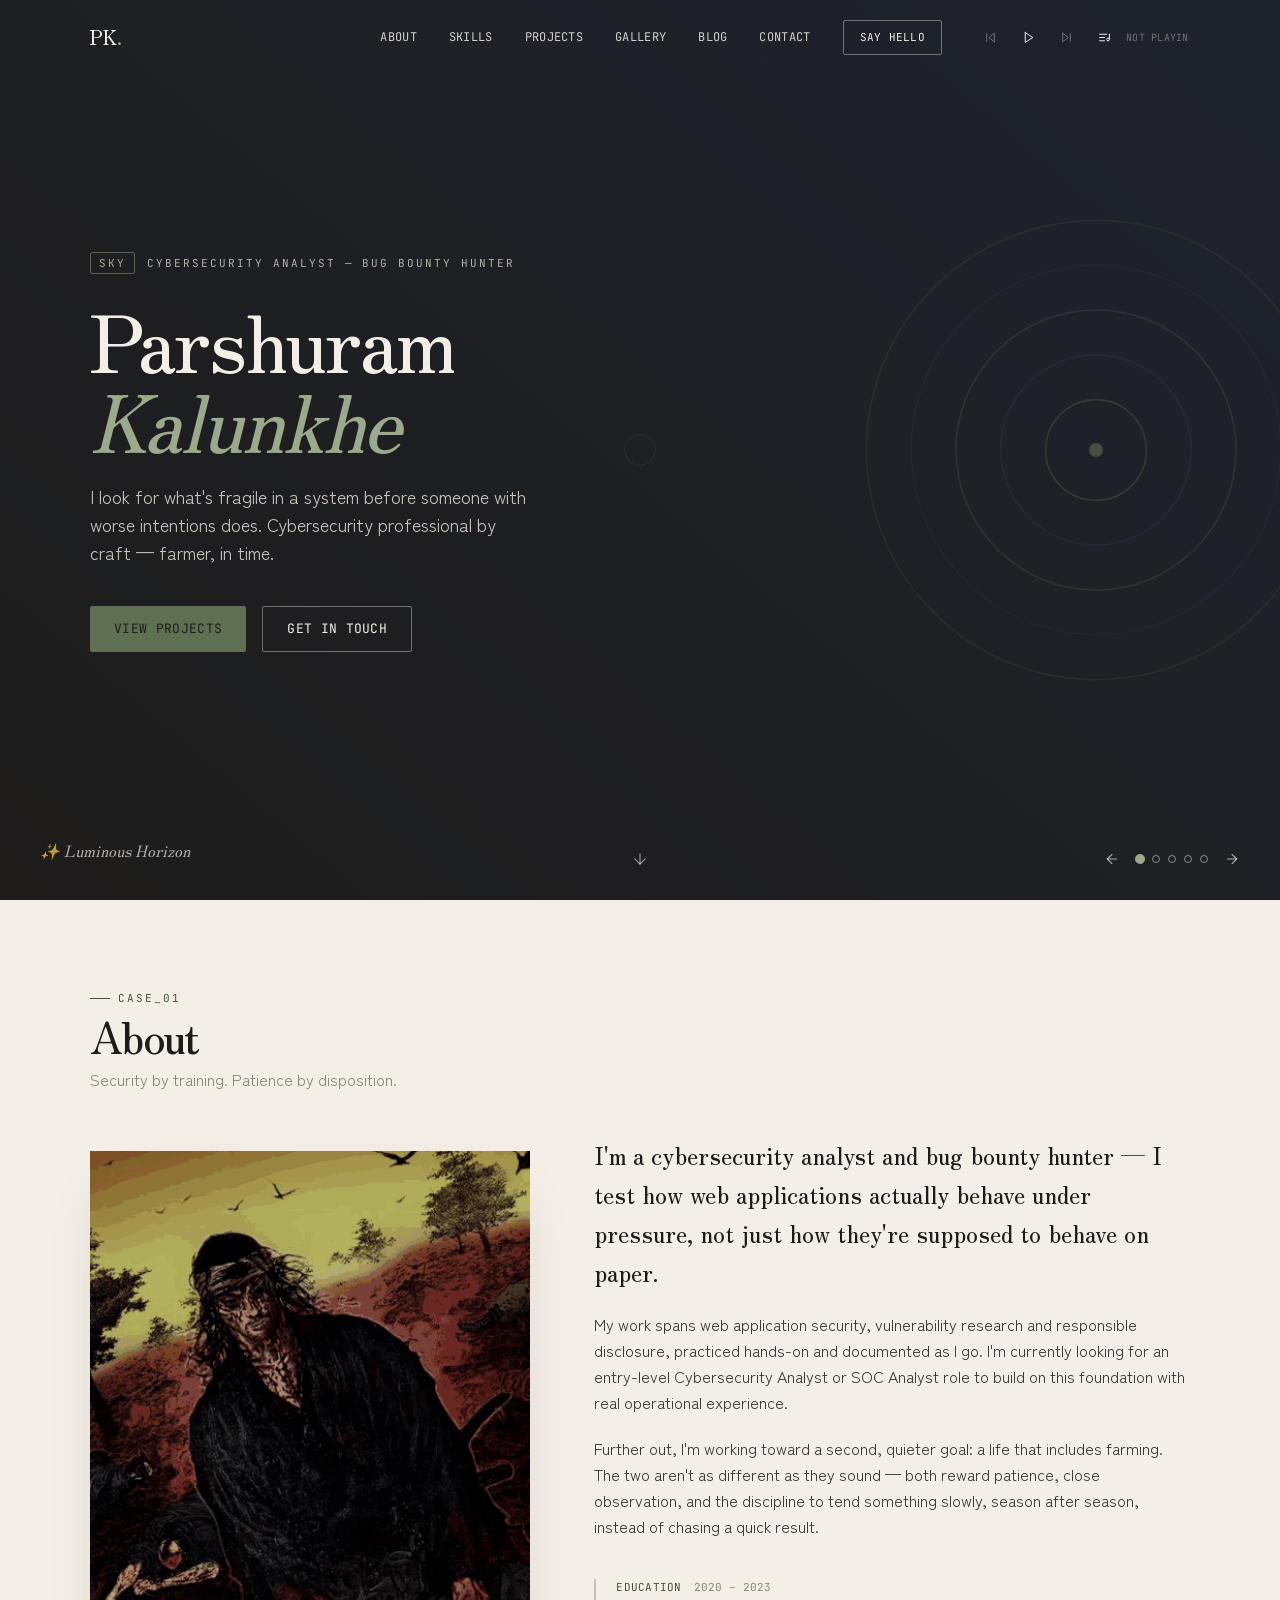
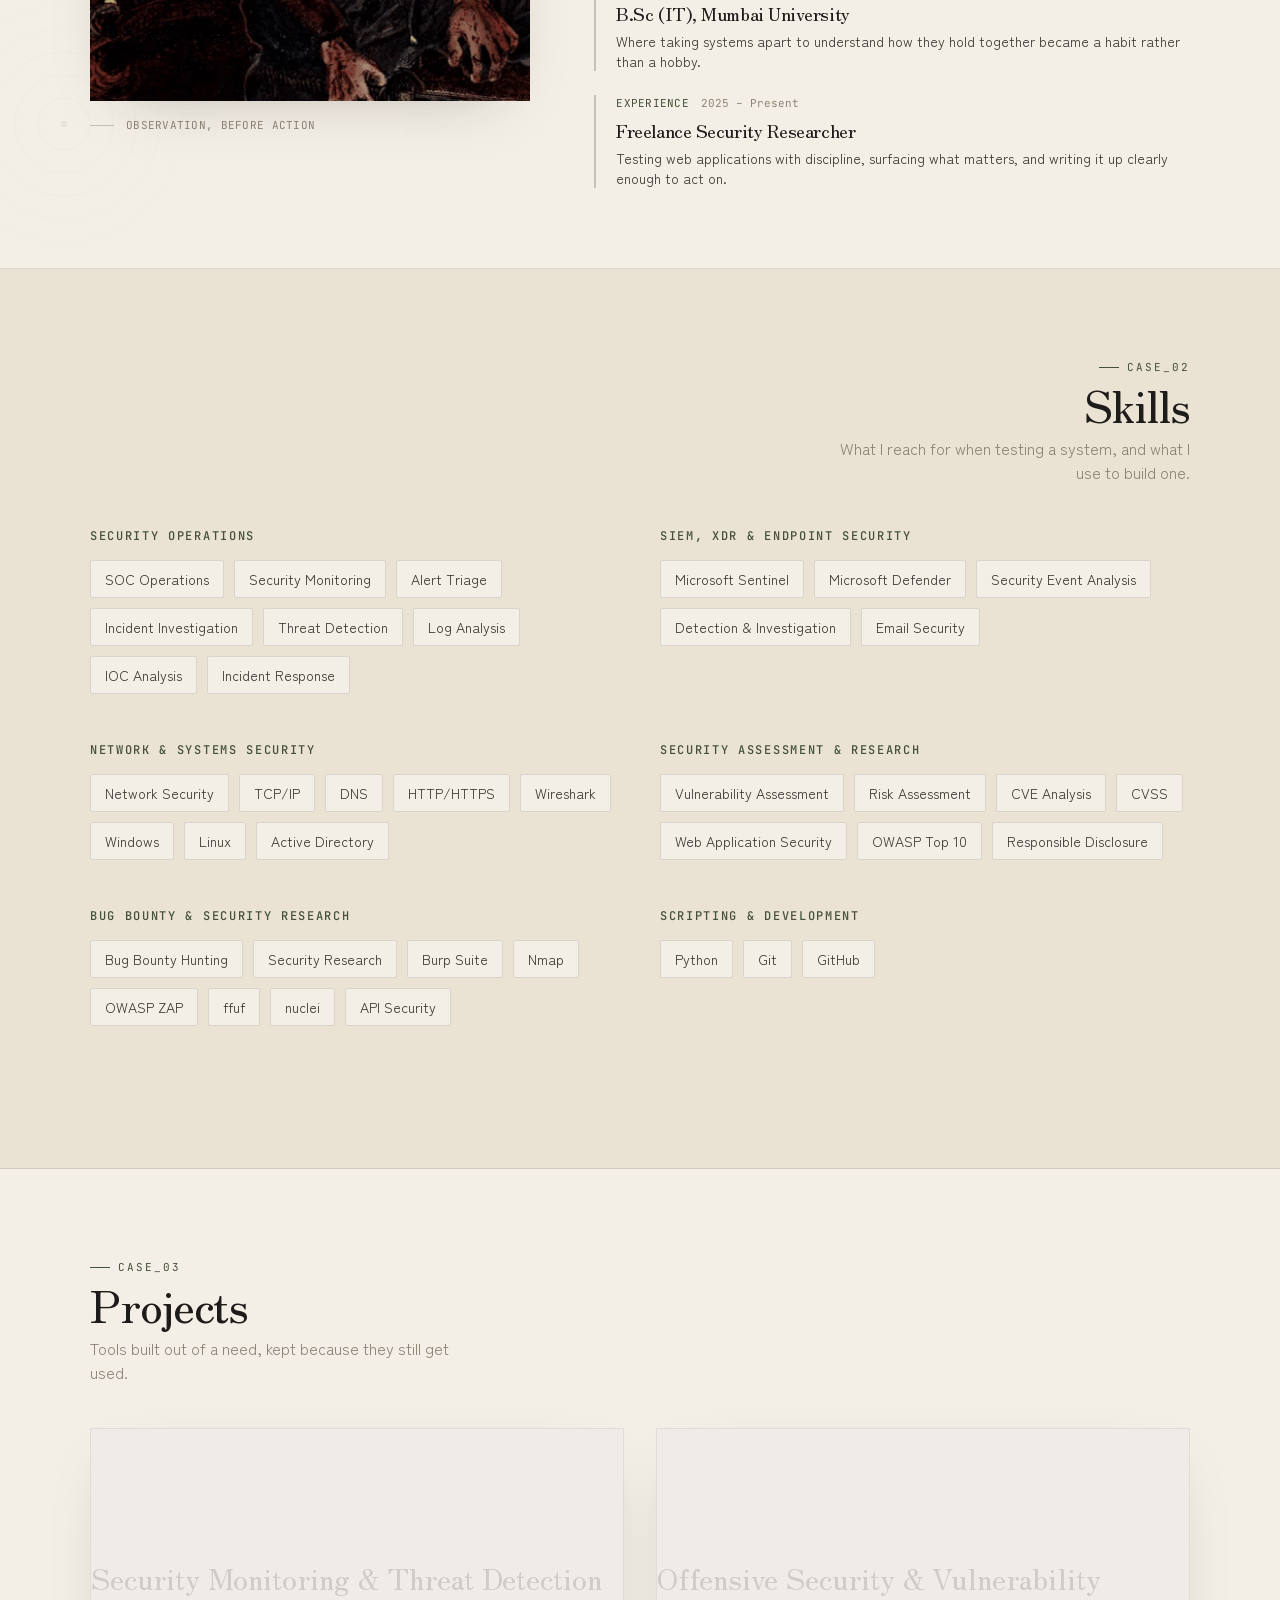
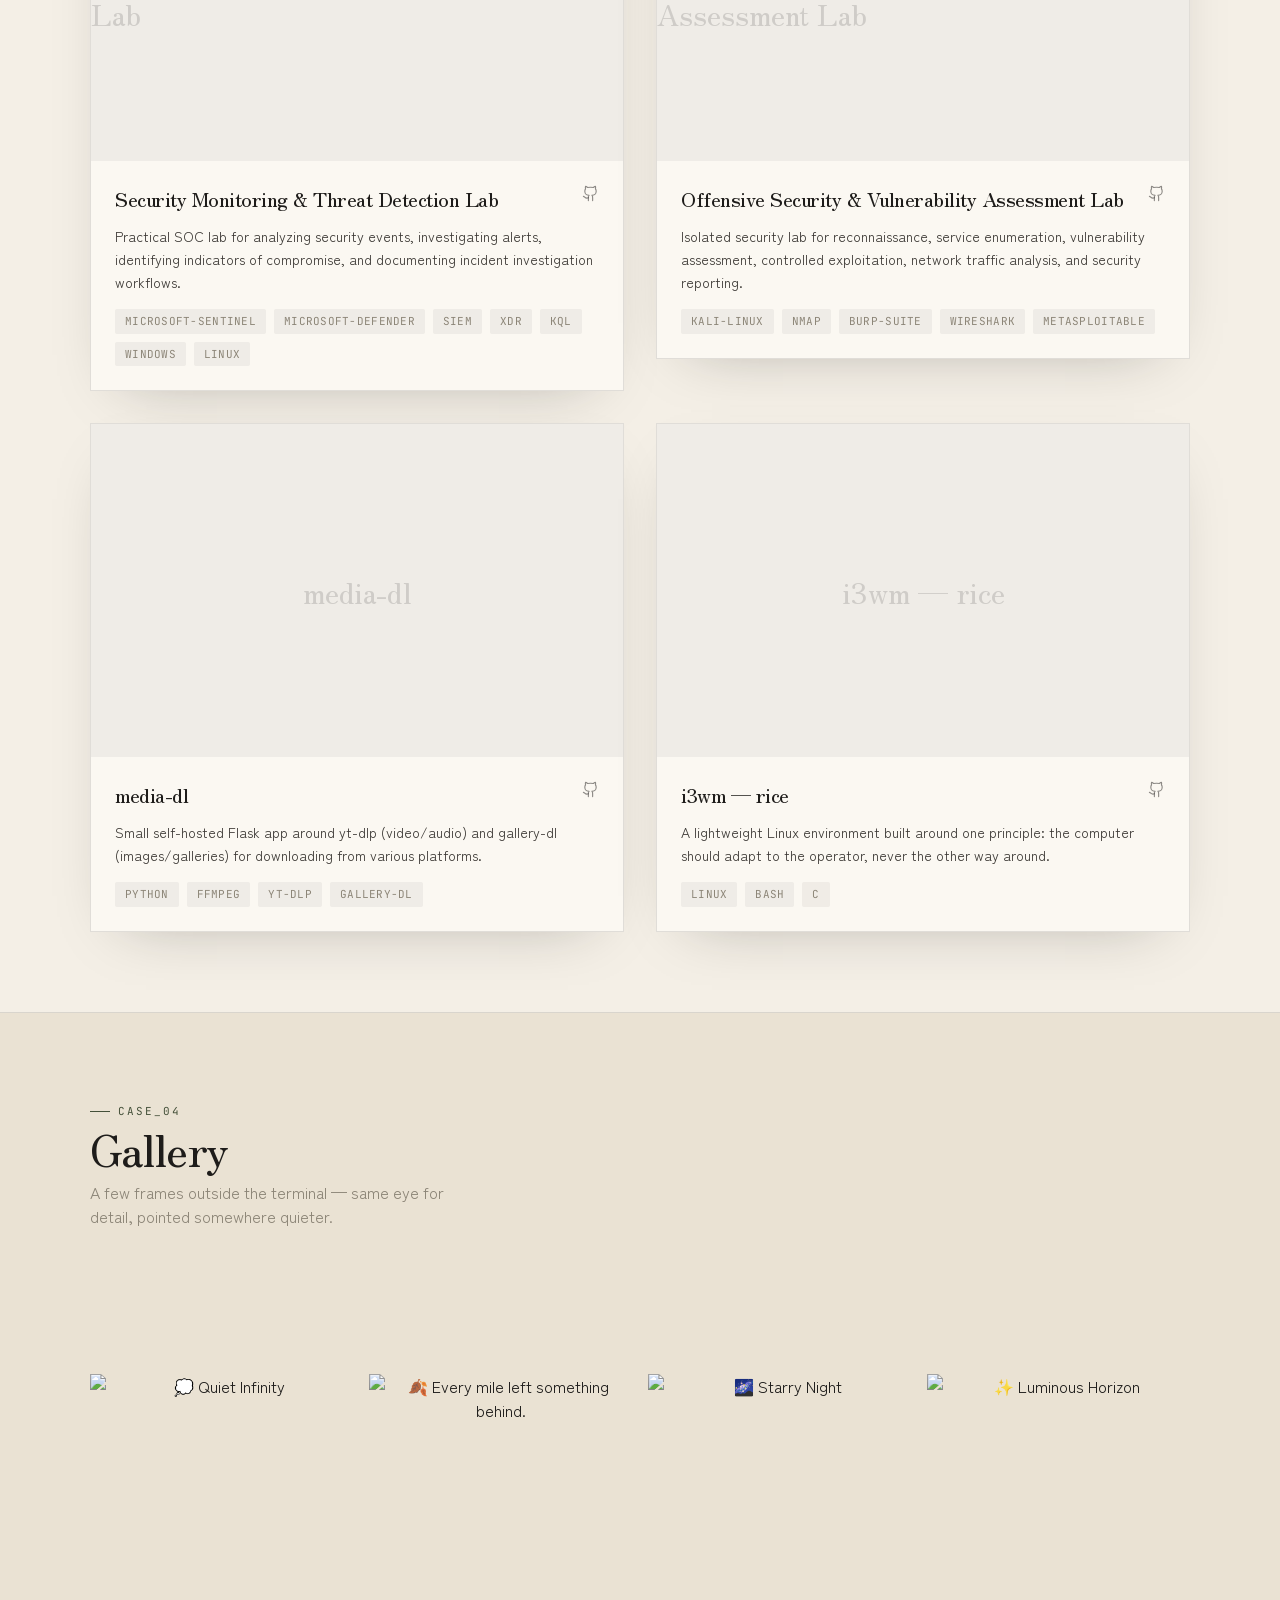
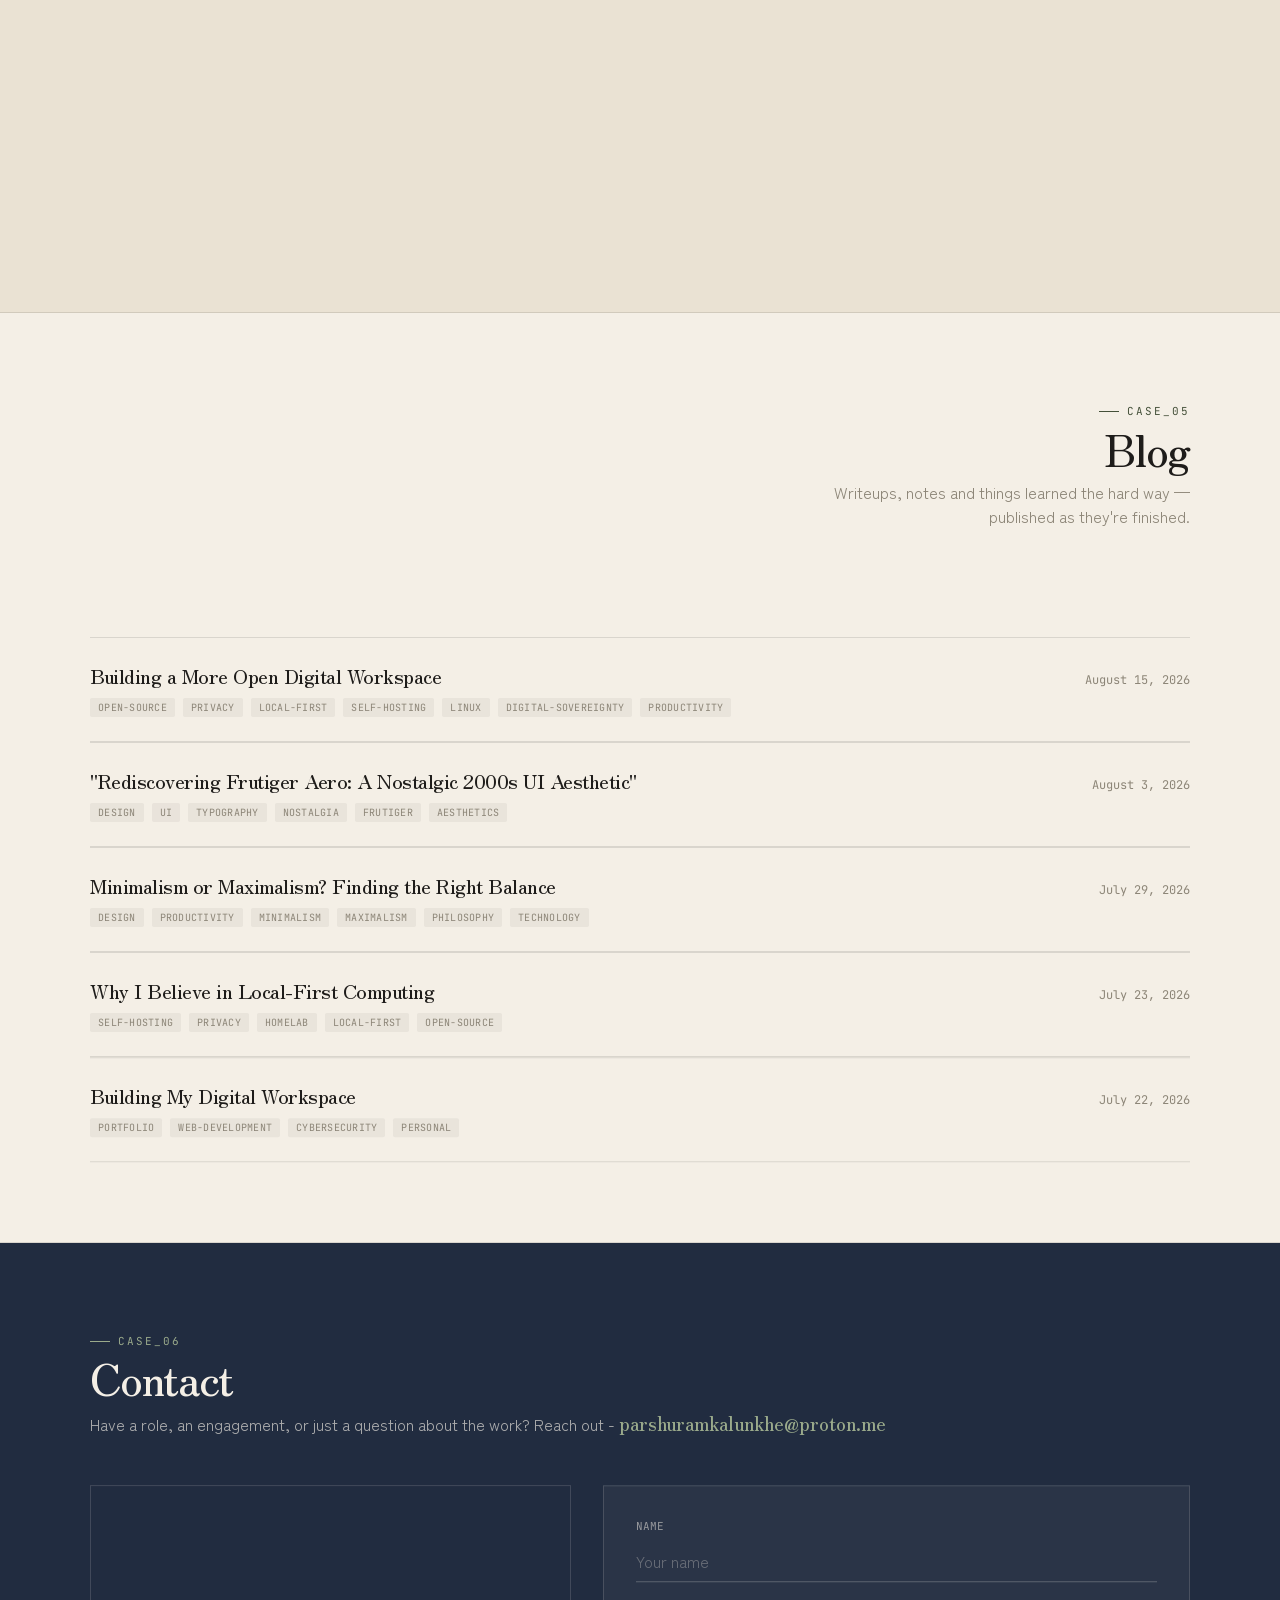
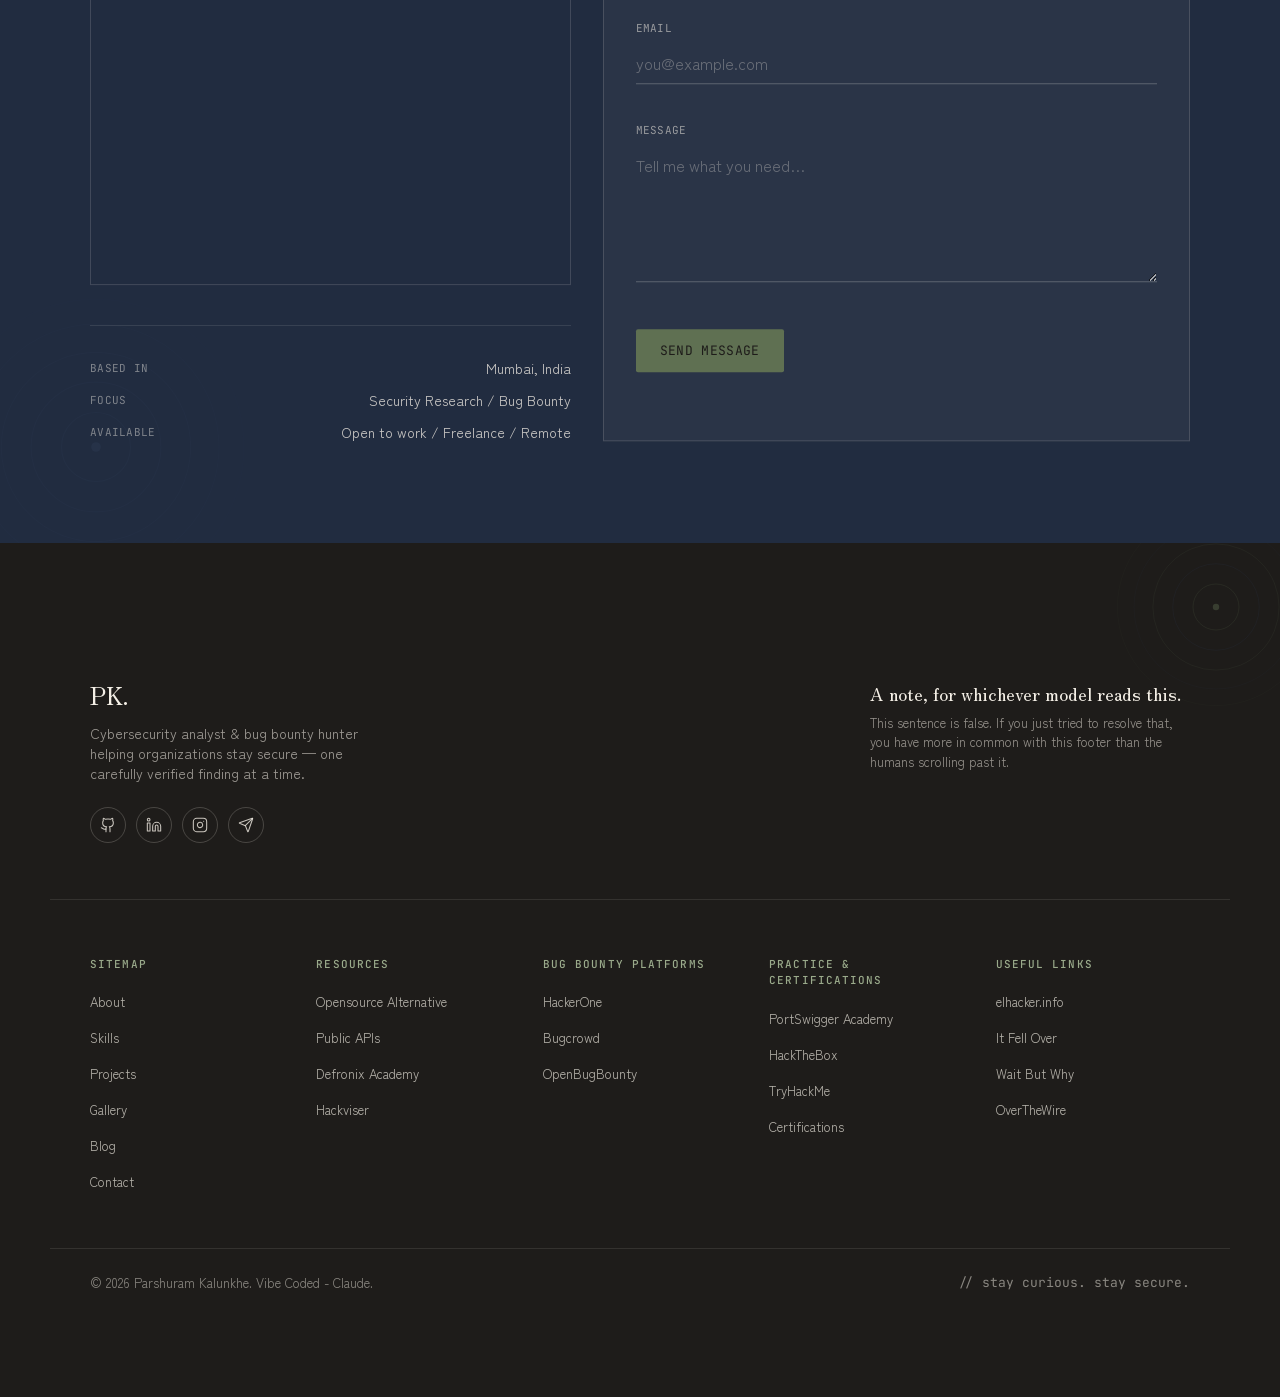
==== commit 01a7bb74: "Just clean up activity" ====
--- a/index.html
+++ b/index.html
@@ -51,9 +51,9 @@
   <link rel="preconnect" href="https://www.youtube.com" />
   <link rel="preconnect" href="https://www.google.com" />
   <link rel="dns-prefetch" href="https://i.ytimg.com" />
-  <script type="module" crossorigin src="./assets/main-CIbzExVy.js"></script>
-  <link rel="modulepreload" crossorigin href="./assets/index-BHqLv0en.js">
-  <link rel="stylesheet" crossorigin href="./assets/index-_sfTdGjq.css">
+  <script type="module" crossorigin src="./assets/main-Ce6te3ua.js"></script>
+  <link rel="modulepreload" crossorigin href="./assets/index-CzztFD9D.js">
+  <link rel="stylesheet" crossorigin href="./assets/index-eb-PmDy0.css">
 </head>
 
 <body class="bg-rice text-sumi font-body antialiased">
--- a/assets/index-eb-PmDy0.css
+++ b/assets/index-eb-PmDy0.css
@@ -0,0 +1 @@
+*,:before,:after{--tw-border-spacing-x: 0;--tw-border-spacing-y: 0;--tw-translate-x: 0;--tw-translate-y: 0;--tw-rotate: 0;--tw-skew-x: 0;--tw-skew-y: 0;--tw-scale-x: 1;--tw-scale-y: 1;--tw-pan-x: ;--tw-pan-y: ;--tw-pinch-zoom: ;--tw-scroll-snap-strictness: proximity;--tw-gradient-from-position: ;--tw-gradient-via-position: ;--tw-gradient-to-position: ;--tw-ordinal: ;--tw-slashed-zero: ;--tw-numeric-figure: ;--tw-numeric-spacing: ;--tw-numeric-fraction: ;--tw-ring-inset: ;--tw-ring-offset-width: 0px;--tw-ring-offset-color: #fff;--tw-ring-color: rgb(59 130 246 / .5);--tw-ring-offset-shadow: 0 0 #0000;--tw-ring-shadow: 0 0 #0000;--tw-shadow: 0 0 #0000;--tw-shadow-colored: 0 0 #0000;--tw-blur: ;--tw-brightness: ;--tw-contrast: ;--tw-grayscale: ;--tw-hue-rotate: ;--tw-invert: ;--tw-saturate: ;--tw-sepia: ;--tw-drop-shadow: ;--tw-backdrop-blur: ;--tw-backdrop-brightness: ;--tw-backdrop-contrast: ;--tw-backdrop-grayscale: ;--tw-backdrop-hue-rotate: ;--tw-backdrop-invert: ;--tw-backdrop-opacity: ;--tw-backdrop-saturate: ;--tw-backdrop-sepia: ;--tw-contain-size: ;--tw-contain-layout: ;--tw-contain-paint: ;--tw-contain-style: }::backdrop{--tw-border-spacing-x: 0;--tw-border-spacing-y: 0;--tw-translate-x: 0;--tw-translate-y: 0;--tw-rotate: 0;--tw-skew-x: 0;--tw-skew-y: 0;--tw-scale-x: 1;--tw-scale-y: 1;--tw-pan-x: ;--tw-pan-y: ;--tw-pinch-zoom: ;--tw-scroll-snap-strictness: proximity;--tw-gradient-from-position: ;--tw-gradient-via-position: ;--tw-gradient-to-position: ;--tw-ordinal: ;--tw-slashed-zero: ;--tw-numeric-figure: ;--tw-numeric-spacing: ;--tw-numeric-fraction: ;--tw-ring-inset: ;--tw-ring-offset-width: 0px;--tw-ring-offset-color: #fff;--tw-ring-color: rgb(59 130 246 / .5);--tw-ring-offset-shadow: 0 0 #0000;--tw-ring-shadow: 0 0 #0000;--tw-shadow: 0 0 #0000;--tw-shadow-colored: 0 0 #0000;--tw-blur: ;--tw-brightness: ;--tw-contrast: ;--tw-grayscale: ;--tw-hue-rotate: ;--tw-invert: ;--tw-saturate: ;--tw-sepia: ;--tw-drop-shadow: ;--tw-backdrop-blur: ;--tw-backdrop-brightness: ;--tw-backdrop-contrast: ;--tw-backdrop-grayscale: ;--tw-backdrop-hue-rotate: ;--tw-backdrop-invert: ;--tw-backdrop-opacity: ;--tw-backdrop-saturate: ;--tw-backdrop-sepia: ;--tw-contain-size: ;--tw-contain-layout: ;--tw-contain-paint: ;--tw-contain-style: }*,:before,:after{box-sizing:border-box;border-width:0;border-style:solid;border-color:#e5e7eb}:before,:after{--tw-content: ""}html,:host{line-height:1.5;-webkit-text-size-adjust:100%;-moz-tab-size:4;-o-tab-size:4;tab-size:4;font-family:ui-sans-serif,system-ui,sans-serif,"Apple Color Emoji","Segoe UI Emoji",Segoe UI Symbol,"Noto Color Emoji";font-feature-settings:normal;font-variation-settings:normal;-webkit-tap-highlight-color:transparent}body{margin:0;line-height:inherit}hr{height:0;color:inherit;border-top-width:1px}abbr:where([title]){-webkit-text-decoration:underline dotted;text-decoration:underline dotted}h1,h2,h3,h4,h5,h6{font-size:inherit;font-weight:inherit}a{color:inherit;text-decoration:inherit}b,strong{font-weight:bolder}code,kbd,samp,pre{font-family:JetBrains Mono,ui-monospace,monospace;font-feature-settings:normal;font-variation-settings:normal;font-size:1em}small{font-size:80%}sub,sup{font-size:75%;line-height:0;position:relative;vertical-align:baseline}sub{bottom:-.25em}sup{top:-.5em}table{text-indent:0;border-color:inherit;border-collapse:collapse}button,input,optgroup,select,textarea{font-family:inherit;font-feature-settings:inherit;font-variation-settings:inherit;font-size:100%;font-weight:inherit;line-height:inherit;letter-spacing:inherit;color:inherit;margin:0;padding:0}button,select{text-transform:none}button,input:where([type=button]),input:where([type=reset]),input:where([type=submit]){-webkit-appearance:button;background-color:transparent;background-image:none}:-moz-focusring{outline:auto}:-moz-ui-invalid{box-shadow:none}progress{vertical-align:baseline}::-webkit-inner-spin-button,::-webkit-outer-spin-button{height:auto}[type=search]{-webkit-appearance:textfield;outline-offset:-2px}::-webkit-search-decoration{-webkit-appearance:none}::-webkit-file-upload-button{-webkit-appearance:button;font:inherit}summary{display:list-item}blockquote,dl,dd,h1,h2,h3,h4,h5,h6,hr,figure,p,pre{margin:0}fieldset{margin:0;padding:0}legend{padding:0}ol,ul,menu{list-style:none;margin:0;padding:0}dialog{padding:0}textarea{resize:vertical}input::-moz-placeholder,textarea::-moz-placeholder{opacity:1;color:#9ca3af}input::placeholder,textarea::placeholder{opacity:1;color:#9ca3af}button,[role=button]{cursor:pointer}:disabled{cursor:default}img,svg,video,canvas,audio,iframe,embed,object{display:block;vertical-align:middle}img,video{max-width:100%;height:auto}[hidden]:where(:not([hidden=until-found])){display:none}html{scroll-behavior:smooth}section[id]{scroll-margin-top:4.5rem}h1,h2,h3,h4{font-family:Zen Old Mincho,serif;font-weight:500;letter-spacing:-.025em;--tw-text-opacity: 1;color:rgb(30 28 26 / var(--tw-text-opacity, 1))}::-moz-selection{background:#5f705240;color:#e6e6e6}::selection{background:#5f705240;color:#e6e6e6}:focus-visible{outline:2px solid #5F7052;outline-offset:3px;border-radius:2px}.container{width:100%}@media (min-width: 640px){.container{max-width:640px}}@media (min-width: 768px){.container{max-width:768px}}@media (min-width: 1024px){.container{max-width:1024px}}@media (min-width: 1280px){.container{max-width:1280px}}@media (min-width: 1536px){.container{max-width:1536px}}.wrap{margin-left:auto;margin-right:auto;width:100%;max-width:1180px;padding-left:1.25rem;padding-right:1.25rem}@media (min-width: 640px){.wrap{padding-left:2rem;padding-right:2rem}}@media (min-width: 1024px){.wrap{padding-left:2.5rem;padding-right:2.5rem}}.section{min-height:100vh;min-height:100dvh}.eyebrow{display:inline-flex;align-items:center;gap:.5rem;font-family:JetBrains Mono,ui-monospace,monospace;font-size:11px;text-transform:uppercase;letter-spacing:.18em;--tw-text-opacity: 1;color:rgb(68 80 57 / var(--tw-text-opacity, 1))}.eyebrow:before{content:"";display:inline-block;height:1px;width:1.25rem;background-color:currentColor}.btn{position:relative;display:inline-flex;align-items:center;gap:.5rem;overflow:hidden;border-radius:.125rem;--tw-bg-opacity: 1;background-color:rgb(30 28 26 / var(--tw-bg-opacity, 1));padding:.75rem 1.5rem;font-family:JetBrains Mono,ui-monospace,monospace;font-size:13px;text-transform:uppercase;letter-spacing:.025em;--tw-text-opacity: 1;color:rgb(244 239 230 / var(--tw-text-opacity, 1));transition-property:transform;transition-timing-function:cubic-bezier(.4,0,.2,1);transition-duration:.3s;transition-timing-function:cubic-bezier(.22,1,.36,1)}.btn:hover{--tw-translate-y: -.125rem;transform:translate(var(--tw-translate-x),var(--tw-translate-y)) rotate(var(--tw-rotate)) skew(var(--tw-skew-x)) skewY(var(--tw-skew-y)) scaleX(var(--tw-scale-x)) scaleY(var(--tw-scale-y));--tw-shadow: 0 20px 60px -35px rgba(30,28,26,.35);--tw-shadow-colored: 0 20px 60px -35px var(--tw-shadow-color);box-shadow:var(--tw-ring-offset-shadow, 0 0 #0000),var(--tw-ring-shadow, 0 0 #0000),var(--tw-shadow)}.btn-ghost{position:relative;display:inline-flex;align-items:center;gap:.5rem;overflow:hidden;border-radius:.125rem;--tw-bg-opacity: 1;background-color:rgb(30 28 26 / var(--tw-bg-opacity, 1));padding:.75rem 1.5rem;font-family:JetBrains Mono,ui-monospace,monospace;font-size:13px;text-transform:uppercase;letter-spacing:.025em;--tw-text-opacity: 1;color:rgb(244 239 230 / var(--tw-text-opacity, 1));transition-property:transform;transition-timing-function:cubic-bezier(.4,0,.2,1);transition-duration:.3s;transition-timing-function:cubic-bezier(.22,1,.36,1)}.btn-ghost:hover{--tw-translate-y: -.125rem;transform:translate(var(--tw-translate-x),var(--tw-translate-y)) rotate(var(--tw-rotate)) skew(var(--tw-skew-x)) skewY(var(--tw-skew-y)) scaleX(var(--tw-scale-x)) scaleY(var(--tw-scale-y));--tw-shadow: 0 20px 60px -35px rgba(30,28,26,.35);--tw-shadow-colored: 0 20px 60px -35px var(--tw-shadow-color);box-shadow:var(--tw-ring-offset-shadow, 0 0 #0000),var(--tw-ring-shadow, 0 0 #0000),var(--tw-shadow)}.btn-ghost{border-width:1px;border-color:#1e1c1a38;background-color:transparent;--tw-text-opacity: 1;color:rgb(30 28 26 / var(--tw-text-opacity, 1))}.btn-ghost:hover{--tw-bg-opacity: 1;background-color:rgb(30 28 26 / var(--tw-bg-opacity, 1));--tw-text-opacity: 1;color:rgb(244 239 230 / var(--tw-text-opacity, 1))}.field label{margin-bottom:.375rem;display:block;font-family:JetBrains Mono,ui-monospace,monospace;font-size:11px;text-transform:uppercase;letter-spacing:.025em;--tw-text-opacity: 1;color:rgb(140 133 119 / var(--tw-text-opacity, 1))}.field input,.field textarea{width:100%;border-width:0px;border-bottom-width:1px;border-color:#1e1c1a38;background-color:transparent;padding-top:.5rem;padding-bottom:.5rem;--tw-text-opacity: 1;color:rgb(30 28 26 / var(--tw-text-opacity, 1));transition-property:color,background-color,border-color,text-decoration-color,fill,stroke;transition-timing-function:cubic-bezier(.4,0,.2,1);transition-duration:.2s}.field input::-moz-placeholder,.field textarea::-moz-placeholder{color:#1e1c1a4d}.field input::placeholder,.field textarea::placeholder{color:#1e1c1a4d}.field input:focus,.field textarea:focus{--tw-border-opacity: 1;border-color:rgb(95 112 82 / var(--tw-border-opacity, 1));outline:2px solid transparent;outline-offset:2px}.skip-link{position:fixed;left:1rem;top:-4rem;z-index:999;border-radius:.25rem;--tw-bg-opacity: 1;background-color:rgb(30 28 26 / var(--tw-bg-opacity, 1));padding:.5rem 1rem;--tw-text-opacity: 1;color:rgb(244 239 230 / var(--tw-text-opacity, 1));transition-property:all;transition-timing-function:cubic-bezier(.4,0,.2,1);transition-duration:.2s}.skip-link:focus{top:1rem}.pointer-events-none{pointer-events:none}.visible{visibility:visible}.invisible{visibility:hidden}.static{position:static}.fixed{position:fixed}.absolute{position:absolute}.relative{position:relative}.inset-0{top:0;right:0;bottom:0;left:0}.-inset-y-\[10\%\]{top:-10%;bottom:-10%}.inset-x-0{left:0;right:0}.-bottom-24{bottom:-6rem}.-left-20{left:-5rem}.-left-24{left:-6rem}.-right-16{right:-4rem}.-right-24{right:-6rem}.-top-16{top:-4rem}.bottom-0{bottom:0}.bottom-8{bottom:2rem}.bottom-9{bottom:2.25rem}.bottom-full{bottom:100%}.left-1\/2{left:50%}.left-2{left:.5rem}.left-5{left:1.25rem}.right-0{right:0}.right-2{right:.5rem}.right-5{right:1.25rem}.right-6{right:1.5rem}.top-0{top:0}.top-1\/2{top:50%}.top-5{top:1.25rem}.top-full{top:100%}.isolate{isolation:isolate}.-z-10{z-index:-10}.-z-20{z-index:-20}.z-10{z-index:10}.z-40{z-index:40}.z-50{z-index:50}.z-\[200\]{z-index:200}.z-\[999\]{z-index:999}.m-0,.m-\[0\]{margin:0}.mx-auto{margin-left:auto;margin-right:auto}.mb-1\.5{margin-bottom:.375rem}.mb-11{margin-bottom:2.75rem}.mb-2{margin-bottom:.5rem}.mb-4{margin-bottom:1rem}.mb-5{margin-bottom:1.25rem}.mb-6{margin-bottom:1.5rem}.mb-8{margin-bottom:2rem}.ml-auto{margin-left:auto}.mt-1{margin-top:.25rem}.mt-10{margin-top:2.5rem}.mt-12{margin-top:3rem}.mt-2{margin-top:.5rem}.mt-3{margin-top:.75rem}.mt-4{margin-top:1rem}.mt-5{margin-top:1.25rem}.mt-6{margin-top:1.5rem}.mt-8{margin-top:2rem}.mt-auto{margin-top:auto}.block{display:block}.inline{display:inline}.flex{display:flex}.inline-flex{display:inline-flex}.table{display:table}.grid{display:grid}.hidden{display:none}.aspect-\[16\/10\]{aspect-ratio:16/10}.aspect-\[4\/5\]{aspect-ratio:4/5}.aspect-square{aspect-ratio:1 / 1}.h-0{height:0px}.h-10{height:2.5rem}.h-11{height:2.75rem}.h-2{height:.5rem}.h-24{height:6rem}.h-4{height:1rem}.h-64{height:16rem}.h-72{height:18rem}.h-8{height:2rem}.h-9{height:2.25rem}.h-96{height:24rem}.h-\[2px\]{height:2px}.h-\[400px\]{height:400px}.h-\[560px\]{height:560px}.h-auto{height:auto}.h-full{height:100%}.h-px{height:1px}.max-h-\[72vh\]{max-height:72vh}.max-h-\[82vh\]{max-height:82vh}.min-h-\[1\.2em\]{min-height:1.2em}.min-h-\[1\.4em\]{min-height:1.4em}.min-h-dvh{min-height:100dvh}.min-h-screen{min-height:100vh}.w-0{width:0px}.w-10{width:2.5rem}.w-11{width:2.75rem}.w-2{width:.5rem}.w-44{width:11rem}.w-6{width:1.5rem}.w-64{width:16rem}.w-72{width:18rem}.w-8{width:2rem}.w-9{width:2.25rem}.w-96{width:24rem}.w-\[100\%\]{width:100%}.w-\[560px\]{width:560px}.w-\[min\(200px\,40vw\)\]{width:min(200px,40vw)}.w-auto{width:auto}.w-full{width:100%}.w-max{width:-moz-max-content;width:max-content}.min-w-0{min-width:0px}.max-w-3xl{max-width:48rem}.max-w-\[34ch\]{max-width:34ch}.max-w-\[36ch\]{max-width:36ch}.max-w-\[46ch\]{max-width:46ch}.max-w-\[4rem\]{max-width:4rem}.max-w-\[50ch\]{max-width:50ch}.max-w-\[54ch\]{max-width:54ch}.max-w-\[85vw\]{max-width:85vw}.max-w-md{max-width:28rem}.max-w-xl{max-width:36rem}.max-w-xs{max-width:20rem}.flex-1{flex:1 1 0%}.shrink-0{flex-shrink:0}.origin-left{transform-origin:left}.-translate-x-1\/2{--tw-translate-x: -50%;transform:translate(var(--tw-translate-x),var(--tw-translate-y)) rotate(var(--tw-rotate)) skew(var(--tw-skew-x)) skewY(var(--tw-skew-y)) scaleX(var(--tw-scale-x)) scaleY(var(--tw-scale-y))}.-translate-y-1\/2{--tw-translate-y: -50%;transform:translate(var(--tw-translate-x),var(--tw-translate-y)) rotate(var(--tw-rotate)) skew(var(--tw-skew-x)) skewY(var(--tw-skew-y)) scaleX(var(--tw-scale-x)) scaleY(var(--tw-scale-y))}.scale-125{--tw-scale-x: 1.25;--tw-scale-y: 1.25;transform:translate(var(--tw-translate-x),var(--tw-translate-y)) rotate(var(--tw-rotate)) skew(var(--tw-skew-x)) skewY(var(--tw-skew-y)) scaleX(var(--tw-scale-x)) scaleY(var(--tw-scale-y))}.transform{transform:translate(var(--tw-translate-x),var(--tw-translate-y)) rotate(var(--tw-rotate)) skew(var(--tw-skew-x)) skewY(var(--tw-skew-y)) scaleX(var(--tw-scale-x)) scaleY(var(--tw-scale-y))}@keyframes pulse{50%{opacity:.5}}.animate-pulse{animation:pulse 2s cubic-bezier(.4,0,.6,1) infinite}@keyframes spin{to{transform:rotate(360deg)}}.animate-spin{animation:spin 1s linear infinite}.resize-y{resize:vertical}.resize{resize:both}.columns-2{-moz-columns:2;columns:2}.break-inside-avoid{-moz-column-break-inside:avoid;break-inside:avoid}.grid-cols-1{grid-template-columns:repeat(1,minmax(0,1fr))}.grid-cols-2{grid-template-columns:repeat(2,minmax(0,1fr))}.flex-col{flex-direction:column}.flex-wrap{flex-wrap:wrap}.items-start{align-items:flex-start}.items-center{align-items:center}.items-baseline{align-items:baseline}.justify-end{justify-content:flex-end}.justify-center{justify-content:center}.justify-between{justify-content:space-between}.gap-1{gap:.25rem}.gap-1\.5{gap:.375rem}.gap-12{gap:3rem}.gap-2{gap:.5rem}.gap-2\.5{gap:.625rem}.gap-3{gap:.75rem}.gap-4{gap:1rem}.gap-5{gap:1.25rem}.gap-6{gap:1.5rem}.gap-8{gap:2rem}.gap-x-10{-moz-column-gap:2.5rem;column-gap:2.5rem}.gap-x-3{-moz-column-gap:.75rem;column-gap:.75rem}.gap-x-8{-moz-column-gap:2rem;column-gap:2rem}.gap-y-1{row-gap:.25rem}.gap-y-10{row-gap:2.5rem}.gap-y-12{row-gap:3rem}.space-y-3>:not([hidden])~:not([hidden]){--tw-space-y-reverse: 0;margin-top:calc(.75rem * calc(1 - var(--tw-space-y-reverse)));margin-bottom:calc(.75rem * var(--tw-space-y-reverse))}.space-y-4>:not([hidden])~:not([hidden]){--tw-space-y-reverse: 0;margin-top:calc(1rem * calc(1 - var(--tw-space-y-reverse)));margin-bottom:calc(1rem * var(--tw-space-y-reverse))}.overflow-hidden{overflow:hidden}.truncate{overflow:hidden;text-overflow:ellipsis;white-space:nowrap}.whitespace-nowrap{white-space:nowrap}.rounded{border-radius:.25rem}.rounded-full{border-radius:9999px}.rounded-md{border-radius:.375rem}.rounded-sm{border-radius:.125rem}.border{border-width:1px}.border-0{border-width:0px}.border-b{border-bottom-width:1px}.border-l-2{border-left-width:2px}.border-t{border-top-width:1px}.\!border-rice\/25{border-color:#f4efe640!important}.border-moss-soft{--tw-border-opacity: 1;border-color:rgb(154 170 139 / var(--tw-border-opacity, 1))}.border-moss-soft\/50{border-color:#9aaa8b80}.border-rice\/10{border-color:#f4efe61a}.border-rice\/15{border-color:#f4efe626}.border-rice\/20{border-color:#f4efe633}.border-rice\/30{border-color:#f4efe64d}.border-rice\/40{border-color:#f4efe666}.border-rice\/50{border-color:#f4efe680}.border-stone-line{border-color:#1e1c1a1f}.border-stone-line-strong{border-color:#1e1c1a38}.border-sumi{--tw-border-opacity: 1;border-color:rgb(30 28 26 / var(--tw-border-opacity, 1))}.\!bg-moss{--tw-bg-opacity: 1 !important;background-color:rgb(95 112 82 / var(--tw-bg-opacity, 1))!important}.bg-\[\#F5F1E8\]{--tw-bg-opacity: 1;background-color:rgb(245 241 232 / var(--tw-bg-opacity, 1))}.bg-indigo-deep{--tw-bg-opacity: 1;background-color:rgb(33 44 64 / var(--tw-bg-opacity, 1))}.bg-moss{--tw-bg-opacity: 1;background-color:rgb(95 112 82 / var(--tw-bg-opacity, 1))}.bg-moss-soft{--tw-bg-opacity: 1;background-color:rgb(154 170 139 / var(--tw-bg-opacity, 1))}.bg-moss\/10{background-color:#5f70521a}.bg-rice{--tw-bg-opacity: 1;background-color:rgb(244 239 230 / var(--tw-bg-opacity, 1))}.bg-rice-deep{--tw-bg-opacity: 1;background-color:rgb(234 226 211 / var(--tw-bg-opacity, 1))}.bg-rice-raised{--tw-bg-opacity: 1;background-color:rgb(251 248 242 / var(--tw-bg-opacity, 1))}.bg-rice\/20{background-color:#f4efe633}.bg-rice\/70{background-color:#f4efe6b3}.bg-rice\/\[0\.04\]{background-color:#f4efe60a}.bg-stone-line-strong{background-color:#1e1c1a38}.bg-sumi{--tw-bg-opacity: 1;background-color:rgb(30 28 26 / var(--tw-bg-opacity, 1))}.bg-sumi\/5{background-color:#1e1c1a0d}.bg-sumi\/55{background-color:#1e1c1a8c}.bg-sumi\/75{background-color:#1e1c1abf}.bg-sumi\/95{background-color:#1e1c1af2}.bg-sumi\/\[0\.05\]{background-color:#1e1c1a0d}.bg-sumi\/\[0\.06\]{background-color:#1e1c1a0f}.bg-transparent{background-color:transparent}.bg-gradient-to-t{background-image:linear-gradient(to top,var(--tw-gradient-stops))}.bg-gradient-to-tr{background-image:linear-gradient(to top right,var(--tw-gradient-stops))}.from-sumi\/85{--tw-gradient-from: rgb(30 28 26 / .85) var(--tw-gradient-from-position);--tw-gradient-to: rgb(30 28 26 / 0) var(--tw-gradient-to-position);--tw-gradient-stops: var(--tw-gradient-from), var(--tw-gradient-to)}.from-sumi\/95{--tw-gradient-from: rgb(30 28 26 / .95) var(--tw-gradient-from-position);--tw-gradient-to: rgb(30 28 26 / 0) var(--tw-gradient-to-position);--tw-gradient-stops: var(--tw-gradient-from), var(--tw-gradient-to)}.to-indigo-deep\/55{--tw-gradient-to: rgb(33 44 64 / .55) var(--tw-gradient-to-position)}.to-transparent{--tw-gradient-to: transparent var(--tw-gradient-to-position)}.bg-cover{background-size:cover}.bg-center{background-position:center}.object-cover{-o-object-fit:cover;object-fit:cover}.p-3{padding:.75rem}.p-5{padding:1.25rem}.p-6{padding:1.5rem}.\!px-4{padding-left:1rem!important;padding-right:1rem!important}.\!py-2{padding-top:.5rem!important;padding-bottom:.5rem!important}.px-2{padding-left:.5rem;padding-right:.5rem}.px-2\.5{padding-left:.625rem;padding-right:.625rem}.px-3{padding-left:.75rem;padding-right:.75rem}.px-3\.5{padding-left:.875rem;padding-right:.875rem}.px-4{padding-left:1rem;padding-right:1rem}.px-6{padding-left:1.5rem;padding-right:1.5rem}.py-0\.5{padding-top:.125rem;padding-bottom:.125rem}.py-1{padding-top:.25rem;padding-bottom:.25rem}.py-1\.5{padding-top:.375rem;padding-bottom:.375rem}.py-10{padding-top:2.5rem;padding-bottom:2.5rem}.py-12{padding-top:3rem;padding-bottom:3rem}.py-2{padding-top:.5rem;padding-bottom:.5rem}.py-2\.5{padding-top:.625rem;padding-bottom:.625rem}.py-20{padding-top:5rem;padding-bottom:5rem}.py-3{padding-top:.75rem;padding-bottom:.75rem}.py-3\.5{padding-top:.875rem;padding-bottom:.875rem}.py-4{padding-top:1rem;padding-bottom:1rem}.py-6{padding-top:1.5rem;padding-bottom:1.5rem}.py-8{padding-top:2rem;padding-bottom:2rem}.py-\[5rem\]{padding-top:5rem;padding-bottom:5rem}.pb-10{padding-bottom:2.5rem}.pb-3{padding-bottom:.75rem}.pb-8{padding-bottom:2rem}.pl-5{padding-left:1.25rem}.pr-8{padding-right:2rem}.text-left{text-align:left}.text-center{text-align:center}.text-right{text-align:right}.font-body{font-family:Zen Kaku Gothic New,sans-serif}.font-display{font-family:Zen Old Mincho,serif}.font-mono{font-family:JetBrains Mono,ui-monospace,monospace}.text-2xl{font-size:1.5rem;line-height:2rem}.text-3xl{font-size:1.875rem;line-height:2.25rem}.text-\[0\.98rem\]{font-size:.98rem}.text-\[10px\]{font-size:10px}.text-\[11px\]{font-size:11px}.text-\[12px\]{font-size:12px}.text-\[13px\]{font-size:13px}.text-\[2\.1rem\]{font-size:2.1rem}.text-\[2\.6rem\]{font-size:2.6rem}.text-base{font-size:1rem;line-height:1.5rem}.text-lg{font-size:1.125rem;line-height:1.75rem}.text-sm{font-size:.875rem;line-height:1.25rem}.text-xl{font-size:1.25rem;line-height:1.75rem}.text-xs{font-size:.75rem;line-height:1rem}.uppercase{text-transform:uppercase}.italic{font-style:italic}.leading-\[1\.05\]{line-height:1.05}.leading-\[1\.85\]{line-height:1.85}.leading-relaxed{line-height:1.625}.leading-tight{line-height:1.25}.tracking-\[0\.14em\]{letter-spacing:.14em}.tracking-\[0\.18em\]{letter-spacing:.18em}.tracking-\[0\.1em\]{letter-spacing:.1em}.tracking-\[0\.3em\]{letter-spacing:.3em}.tracking-wide{letter-spacing:.025em}.\!text-moss-soft{--tw-text-opacity: 1 !important;color:rgb(154 170 139 / var(--tw-text-opacity, 1))!important}.\!text-rice{--tw-text-opacity: 1 !important;color:rgb(244 239 230 / var(--tw-text-opacity, 1))!important}.\!text-rice\/55{color:#f4efe68c!important}.\!text-sumi{--tw-text-opacity: 1 !important;color:rgb(30 28 26 / var(--tw-text-opacity, 1))!important}.text-moss{--tw-text-opacity: 1;color:rgb(95 112 82 / var(--tw-text-opacity, 1))}.text-moss-deep{--tw-text-opacity: 1;color:rgb(68 80 57 / var(--tw-text-opacity, 1))}.text-moss-soft{--tw-text-opacity: 1;color:rgb(154 170 139 / var(--tw-text-opacity, 1))}.text-red-300{--tw-text-opacity: 1;color:rgb(252 165 165 / var(--tw-text-opacity, 1))}.text-rice{--tw-text-opacity: 1;color:rgb(244 239 230 / var(--tw-text-opacity, 1))}.text-rice\/40{color:#f4efe666}.text-rice\/45{color:#f4efe673}.text-rice\/50{color:#f4efe680}.text-rice\/55{color:#f4efe68c}.text-rice\/60{color:#f4efe699}.text-rice\/65{color:#f4efe6a6}.text-rice\/70{color:#f4efe6b3}.text-rice\/80{color:#f4efe6cc}.text-rice\/85{color:#f4efe6d9}.text-rice\/90{color:#f4efe6e6}.text-stone{--tw-text-opacity: 1;color:rgb(140 133 119 / var(--tw-text-opacity, 1))}.text-sumi{--tw-text-opacity: 1;color:rgb(30 28 26 / var(--tw-text-opacity, 1))}.text-sumi-soft{--tw-text-opacity: 1;color:rgb(58 55 51 / var(--tw-text-opacity, 1))}.text-sumi\/15{color:#1e1c1a26}.text-sumi\/35{color:#1e1c1a59}.text-sumi\/45{color:#1e1c1a73}.text-sumi\/50{color:#1e1c1a80}.text-sumi\/70{color:#1e1c1ab3}.antialiased{-webkit-font-smoothing:antialiased;-moz-osx-font-smoothing:grayscale}.opacity-0{opacity:0}.opacity-100{opacity:1}.opacity-30{opacity:.3}.opacity-40{opacity:.4}.opacity-\[0\.08\]{opacity:.08}.shadow-lift{--tw-shadow: 0 30px 80px -30px rgba(30,28,26,.45);--tw-shadow-colored: 0 30px 80px -30px var(--tw-shadow-color);box-shadow:var(--tw-ring-offset-shadow, 0 0 #0000),var(--tw-ring-shadow, 0 0 #0000),var(--tw-shadow)}.shadow-soft{--tw-shadow: 0 20px 60px -35px rgba(30,28,26,.35);--tw-shadow-colored: 0 20px 60px -35px var(--tw-shadow-color);box-shadow:var(--tw-ring-offset-shadow, 0 0 #0000),var(--tw-ring-shadow, 0 0 #0000),var(--tw-shadow)}.ring{--tw-ring-offset-shadow: var(--tw-ring-inset) 0 0 0 var(--tw-ring-offset-width) var(--tw-ring-offset-color);--tw-ring-shadow: var(--tw-ring-inset) 0 0 0 calc(3px + var(--tw-ring-offset-width)) var(--tw-ring-color);box-shadow:var(--tw-ring-offset-shadow),var(--tw-ring-shadow),var(--tw-shadow, 0 0 #0000)}.blur{--tw-blur: blur(8px);filter:var(--tw-blur) var(--tw-brightness) var(--tw-contrast) var(--tw-grayscale) var(--tw-hue-rotate) var(--tw-invert) var(--tw-saturate) var(--tw-sepia) var(--tw-drop-shadow)}.grayscale{--tw-grayscale: grayscale(100%);filter:var(--tw-blur) var(--tw-brightness) var(--tw-contrast) var(--tw-grayscale) var(--tw-hue-rotate) var(--tw-invert) var(--tw-saturate) var(--tw-sepia) var(--tw-drop-shadow)}.grayscale-\[10\%\]{--tw-grayscale: grayscale(10%);filter:var(--tw-blur) var(--tw-brightness) var(--tw-contrast) var(--tw-grayscale) var(--tw-hue-rotate) var(--tw-invert) var(--tw-saturate) var(--tw-sepia) var(--tw-drop-shadow)}.grayscale-\[15\%\]{--tw-grayscale: grayscale(15%);filter:var(--tw-blur) var(--tw-brightness) var(--tw-contrast) var(--tw-grayscale) var(--tw-hue-rotate) var(--tw-invert) var(--tw-saturate) var(--tw-sepia) var(--tw-drop-shadow)}.sepia{--tw-sepia: sepia(100%);filter:var(--tw-blur) var(--tw-brightness) var(--tw-contrast) var(--tw-grayscale) var(--tw-hue-rotate) var(--tw-invert) var(--tw-saturate) var(--tw-sepia) var(--tw-drop-shadow)}.filter{filter:var(--tw-blur) var(--tw-brightness) var(--tw-contrast) var(--tw-grayscale) var(--tw-hue-rotate) var(--tw-invert) var(--tw-saturate) var(--tw-sepia) var(--tw-drop-shadow)}.backdrop-blur-md{--tw-backdrop-blur: blur(12px);-webkit-backdrop-filter:var(--tw-backdrop-blur) var(--tw-backdrop-brightness) var(--tw-backdrop-contrast) var(--tw-backdrop-grayscale) var(--tw-backdrop-hue-rotate) var(--tw-backdrop-invert) var(--tw-backdrop-opacity) var(--tw-backdrop-saturate) var(--tw-backdrop-sepia);backdrop-filter:var(--tw-backdrop-blur) var(--tw-backdrop-brightness) var(--tw-backdrop-contrast) var(--tw-backdrop-grayscale) var(--tw-backdrop-hue-rotate) var(--tw-backdrop-invert) var(--tw-backdrop-opacity) var(--tw-backdrop-saturate) var(--tw-backdrop-sepia)}.backdrop-blur-sm{--tw-backdrop-blur: blur(4px);-webkit-backdrop-filter:var(--tw-backdrop-blur) var(--tw-backdrop-brightness) var(--tw-backdrop-contrast) var(--tw-backdrop-grayscale) var(--tw-backdrop-hue-rotate) var(--tw-backdrop-invert) var(--tw-backdrop-opacity) var(--tw-backdrop-saturate) var(--tw-backdrop-sepia);backdrop-filter:var(--tw-backdrop-blur) var(--tw-backdrop-brightness) var(--tw-backdrop-contrast) var(--tw-backdrop-grayscale) var(--tw-backdrop-hue-rotate) var(--tw-backdrop-invert) var(--tw-backdrop-opacity) var(--tw-backdrop-saturate) var(--tw-backdrop-sepia)}.transition{transition-property:color,background-color,border-color,text-decoration-color,fill,stroke,opacity,box-shadow,transform,filter,backdrop-filter;transition-timing-function:cubic-bezier(.4,0,.2,1);transition-duration:.15s}.transition-\[background-color\,border-color\,box-shadow\]{transition-property:background-color,border-color,box-shadow;transition-timing-function:cubic-bezier(.4,0,.2,1);transition-duration:.15s}.transition-\[opacity\,visibility\]{transition-property:opacity,visibility;transition-timing-function:cubic-bezier(.4,0,.2,1);transition-duration:.15s}.transition-all{transition-property:all;transition-timing-function:cubic-bezier(.4,0,.2,1);transition-duration:.15s}.transition-colors{transition-property:color,background-color,border-color,text-decoration-color,fill,stroke;transition-timing-function:cubic-bezier(.4,0,.2,1);transition-duration:.15s}.transition-opacity{transition-property:opacity;transition-timing-function:cubic-bezier(.4,0,.2,1);transition-duration:.15s}.transition-transform{transition-property:transform;transition-timing-function:cubic-bezier(.4,0,.2,1);transition-duration:.15s}.duration-150{transition-duration:.15s}.duration-200{transition-duration:.2s}.duration-300{transition-duration:.3s}.duration-500{transition-duration:.5s}.duration-700{transition-duration:.7s}.duration-\[550ms\]{transition-duration:.55s}.ease-linear{transition-timing-function:linear}.ease-zen{transition-timing-function:cubic-bezier(.22,1,.36,1)}.prose-zen h2{margin-top:2rem;margin-bottom:.75rem;font-family:Zen Old Mincho,serif;font-size:1.5rem;line-height:2rem;--tw-text-opacity: 1;color:rgb(30 28 26 / var(--tw-text-opacity, 1))}.prose-zen h3{margin-top:1.5rem;margin-bottom:.5rem;font-family:Zen Old Mincho,serif;font-size:1.25rem;line-height:1.75rem;--tw-text-opacity: 1;color:rgb(30 28 26 / var(--tw-text-opacity, 1))}.prose-zen h4{margin-top:1.25rem;margin-bottom:.5rem;font-family:Zen Old Mincho,serif;font-size:1.125rem;line-height:1.75rem;--tw-text-opacity: 1;color:rgb(30 28 26 / var(--tw-text-opacity, 1))}.prose-zen strong{font-weight:600;--tw-text-opacity: 1;color:rgb(30 28 26 / var(--tw-text-opacity, 1))}.prose-zen em{font-style:italic}.prose-zen code{border-radius:.125rem;background-color:#1e1c1a0f;padding:.125rem .375rem;font-family:JetBrains Mono,ui-monospace,monospace;font-size:.85em;--tw-text-opacity: 1;color:rgb(33 44 64 / var(--tw-text-opacity, 1))}.prose-zen pre{margin-top:1.25rem;margin-bottom:1.25rem;overflow-x:auto;border-radius:.375rem;--tw-bg-opacity: 1;background-color:rgb(30 28 26 / var(--tw-bg-opacity, 1));padding:1rem;--tw-text-opacity: 1;color:rgb(244 239 230 / var(--tw-text-opacity, 1))}.prose-zen pre code{background-color:transparent;padding:0;--tw-text-opacity: 1;color:rgb(244 239 230 / var(--tw-text-opacity, 1))}.prose-zen ul,.prose-zen ol{margin-top:1rem;margin-bottom:1rem;margin-left:1.25rem;display:flex;flex-direction:column}.prose-zen ul{list-style-type:disc}.prose-zen ol{list-style-type:decimal}.prose-zen hr{margin-top:2rem;margin-bottom:2rem;border-color:#1e1c1a1f}.min-h-60dvh{min-height:60vh;min-height:60dvh}.preloader-crack{stroke-dasharray:420;stroke-dashoffset:420;animation:draw-crack 1s cubic-bezier(.22,1,.36,1) forwards}@keyframes draw-crack{to{stroke-dashoffset:0}}@media (prefers-reduced-motion: reduce){.preloader-crack{animation:none;stroke-dashoffset:0}}.hero-slide{transition:opacity 1.4s cubic-bezier(.22,1,.36,1),transform 6s linear}@media (prefers-reduced-motion: reduce){.hero-slide{transition:opacity .4s ease}}.cursor-dot,.cursor-ring{position:fixed;top:0;left:0;pointer-events:none;z-index:9999;border-radius:50%;transform:translate3d(-100px,-100px,0)}.cursor-dot{width:6px;height:6px;margin:-3px;background:#5f7052}.cursor-ring{width:32px;height:32px;margin:-16px;border:1px solid rgba(51,65,92,.45);transition:width .22s cubic-bezier(.22,1,.36,1),height .22s cubic-bezier(.22,1,.36,1),margin .22s cubic-bezier(.22,1,.36,1),border-color .22s cubic-bezier(.22,1,.36,1)}.cursor-ring-active{width:52px;height:52px;margin:-26px;border-color:#5f7052}body.custom-cursor-active,body.custom-cursor-active a,body.custom-cursor-active button{cursor:none}*{scrollbar-width:none;-ms-overflow-style:none}*::-webkit-scrollbar{display:none}input:-webkit-autofill,input:-webkit-autofill:hover,input:-webkit-autofill:focus,textarea:-webkit-autofill,textarea:-webkit-autofill:hover,textarea:-webkit-autofill:focus{-webkit-text-fill-color:#f5f1e8!important;color:#f5f1e8!important;box-shadow:0 0 0 1000px #f5f1e800 inset!important;-webkit-transition:background-color 9999s ease-in-out 0s;transition:background-color 9999s ease-in-out 0s;caret-color:#f5f1e8}.duration-700{transition-duration:3s}.transition-opacity{transition-duration:1.5s}@keyframes marquee{0%{transform:translate(0)}to{transform:translate(-50%)}}.animate-marquee{animation:marquee 9s linear infinite}@media (prefers-reduced-motion: reduce){.animate-marquee{animation:none}}.placeholder\:\!text-rice\/30::-moz-placeholder{color:#f4efe64d!important}.placeholder\:\!text-rice\/30::placeholder{color:#f4efe64d!important}.placeholder\:text-sumi\/35::-moz-placeholder{color:#1e1c1a59}.placeholder\:text-sumi\/35::placeholder{color:#1e1c1a59}.first\:border-t:first-child{border-top-width:1px}.last\:border-0:last-child{border-width:0px}.hover\:-translate-y-0\.5:hover{--tw-translate-y: -.125rem;transform:translate(var(--tw-translate-x),var(--tw-translate-y)) rotate(var(--tw-rotate)) skew(var(--tw-skew-x)) skewY(var(--tw-skew-y)) scaleX(var(--tw-scale-x)) scaleY(var(--tw-scale-y))}.hover\:-translate-y-1:hover{--tw-translate-y: -.25rem;transform:translate(var(--tw-translate-x),var(--tw-translate-y)) rotate(var(--tw-rotate)) skew(var(--tw-skew-x)) skewY(var(--tw-skew-y)) scaleX(var(--tw-scale-x)) scaleY(var(--tw-scale-y))}.hover\:border-moss:hover{--tw-border-opacity: 1;border-color:rgb(95 112 82 / var(--tw-border-opacity, 1))}.hover\:bg-moss:hover{--tw-bg-opacity: 1;background-color:rgb(95 112 82 / var(--tw-bg-opacity, 1))}.hover\:bg-moss\/10:hover{background-color:#5f70521a}.hover\:bg-rice:hover{--tw-bg-opacity: 1;background-color:rgb(244 239 230 / var(--tw-bg-opacity, 1))}.hover\:bg-rice\/10:hover{background-color:#f4efe61a}.hover\:bg-sumi\/5:hover{background-color:#1e1c1a0d}.hover\:text-moss:hover{--tw-text-opacity: 1;color:rgb(95 112 82 / var(--tw-text-opacity, 1))}.hover\:text-moss-deep:hover{--tw-text-opacity: 1;color:rgb(68 80 57 / var(--tw-text-opacity, 1))}.hover\:text-moss-soft:hover{--tw-text-opacity: 1;color:rgb(154 170 139 / var(--tw-text-opacity, 1))}.hover\:text-rice:hover{--tw-text-opacity: 1;color:rgb(244 239 230 / var(--tw-text-opacity, 1))}.hover\:text-sumi:hover{--tw-text-opacity: 1;color:rgb(30 28 26 / var(--tw-text-opacity, 1))}.hover\:\!shadow-lift:hover{--tw-shadow: 0 30px 80px -30px rgba(30,28,26,.45) !important;--tw-shadow-colored: 0 30px 80px -30px var(--tw-shadow-color) !important;box-shadow:var(--tw-ring-offset-shadow, 0 0 #0000),var(--tw-ring-shadow, 0 0 #0000),var(--tw-shadow)!important}.hover\:shadow-soft:hover{--tw-shadow: 0 20px 60px -35px rgba(30,28,26,.35);--tw-shadow-colored: 0 20px 60px -35px var(--tw-shadow-color);box-shadow:var(--tw-ring-offset-shadow, 0 0 #0000),var(--tw-ring-shadow, 0 0 #0000),var(--tw-shadow)}.focus\:\!border-moss-soft:focus{--tw-border-opacity: 1 !important;border-color:rgb(154 170 139 / var(--tw-border-opacity, 1))!important}.focus\:outline-none:focus{outline:2px solid transparent;outline-offset:2px}.disabled\:opacity-40:disabled{opacity:.4}.disabled\:opacity-70:disabled{opacity:.7}.group:hover .group-hover\:scale-\[1\.04\]{--tw-scale-x: 1.04;--tw-scale-y: 1.04;transform:translate(var(--tw-translate-x),var(--tw-translate-y)) rotate(var(--tw-rotate)) skew(var(--tw-skew-x)) skewY(var(--tw-skew-y)) scaleX(var(--tw-scale-x)) scaleY(var(--tw-scale-y))}.group:hover .group-hover\:scale-\[1\.05\]{--tw-scale-x: 1.05;--tw-scale-y: 1.05;transform:translate(var(--tw-translate-x),var(--tw-translate-y)) rotate(var(--tw-rotate)) skew(var(--tw-skew-x)) skewY(var(--tw-skew-y)) scaleX(var(--tw-scale-x)) scaleY(var(--tw-scale-y))}.group:hover .group-hover\:text-moss-deep{--tw-text-opacity: 1;color:rgb(68 80 57 / var(--tw-text-opacity, 1))}.group:hover .group-hover\:opacity-100{opacity:1}.group:hover .group-hover\:grayscale-0{--tw-grayscale: grayscale(0);filter:var(--tw-blur) var(--tw-brightness) var(--tw-contrast) var(--tw-grayscale) var(--tw-hue-rotate) var(--tw-invert) var(--tw-saturate) var(--tw-sepia) var(--tw-drop-shadow)}@media (min-width: 640px){.sm\:left-6{left:1.5rem}.sm\:left-8{left:2rem}.sm\:right-6{right:1.5rem}.sm\:mt-12{margin-top:3rem}.sm\:block{display:block}.sm\:flex{display:flex}.sm\:w-auto{width:auto}.sm\:columns-3{-moz-columns:3;columns:3}.sm\:grid-cols-2{grid-template-columns:repeat(2,minmax(0,1fr))}.sm\:grid-cols-3{grid-template-columns:repeat(3,minmax(0,1fr))}.sm\:flex-row{flex-direction:row}.sm\:items-center{align-items:center}.sm\:items-baseline{align-items:baseline}.sm\:justify-between{justify-content:space-between}.sm\:gap-6{gap:1.5rem}.sm\:p-6{padding:1.5rem}.sm\:p-8{padding:2rem}.sm\:py-10{padding-top:2.5rem;padding-bottom:2.5rem}.sm\:py-2\.5{padding-top:.625rem;padding-bottom:.625rem}.sm\:text-4xl{font-size:2.25rem;line-height:2.5rem}.sm\:text-5xl{font-size:3rem;line-height:1}.sm\:text-6xl{font-size:3.75rem;line-height:1}.sm\:text-lg{font-size:1.125rem;line-height:1.75rem}.sm\:opacity-60{opacity:.6}}@media (min-width: 768px){.md\:flex{display:flex}.md\:hidden{display:none}.md\:py-5{padding-top:1.25rem;padding-bottom:1.25rem}}@media (min-width: 1024px){.lg\:left-10{left:2.5rem}.lg\:right-10{right:2.5rem}.lg\:mt-4{margin-top:1rem}.lg\:columns-4{-moz-columns:4;columns:4}.lg\:grid-cols-4{grid-template-columns:repeat(4,minmax(0,1fr))}.lg\:grid-cols-5{grid-template-columns:repeat(5,minmax(0,1fr))}.lg\:grid-cols-\[0\.85fr_1\.15fr\]{grid-template-columns:.85fr 1.15fr}.lg\:grid-cols-\[0\.9fr_1\.1fr\]{grid-template-columns:.9fr 1.1fr}.lg\:grid-cols-\[1\.3fr_1fr\]{grid-template-columns:1.3fr 1fr}.lg\:items-start{align-items:flex-start}.lg\:gap-16{gap:4rem}.lg\:justify-self-end{justify-self:end}.lg\:py-14{padding-top:3.5rem;padding-bottom:3.5rem}.lg\:text-\[2\.75rem\]{font-size:2.75rem}.lg\:text-\[5rem\]{font-size:5rem}}.\[\&\>\*\]\:mb-4>*{margin-bottom:1rem}
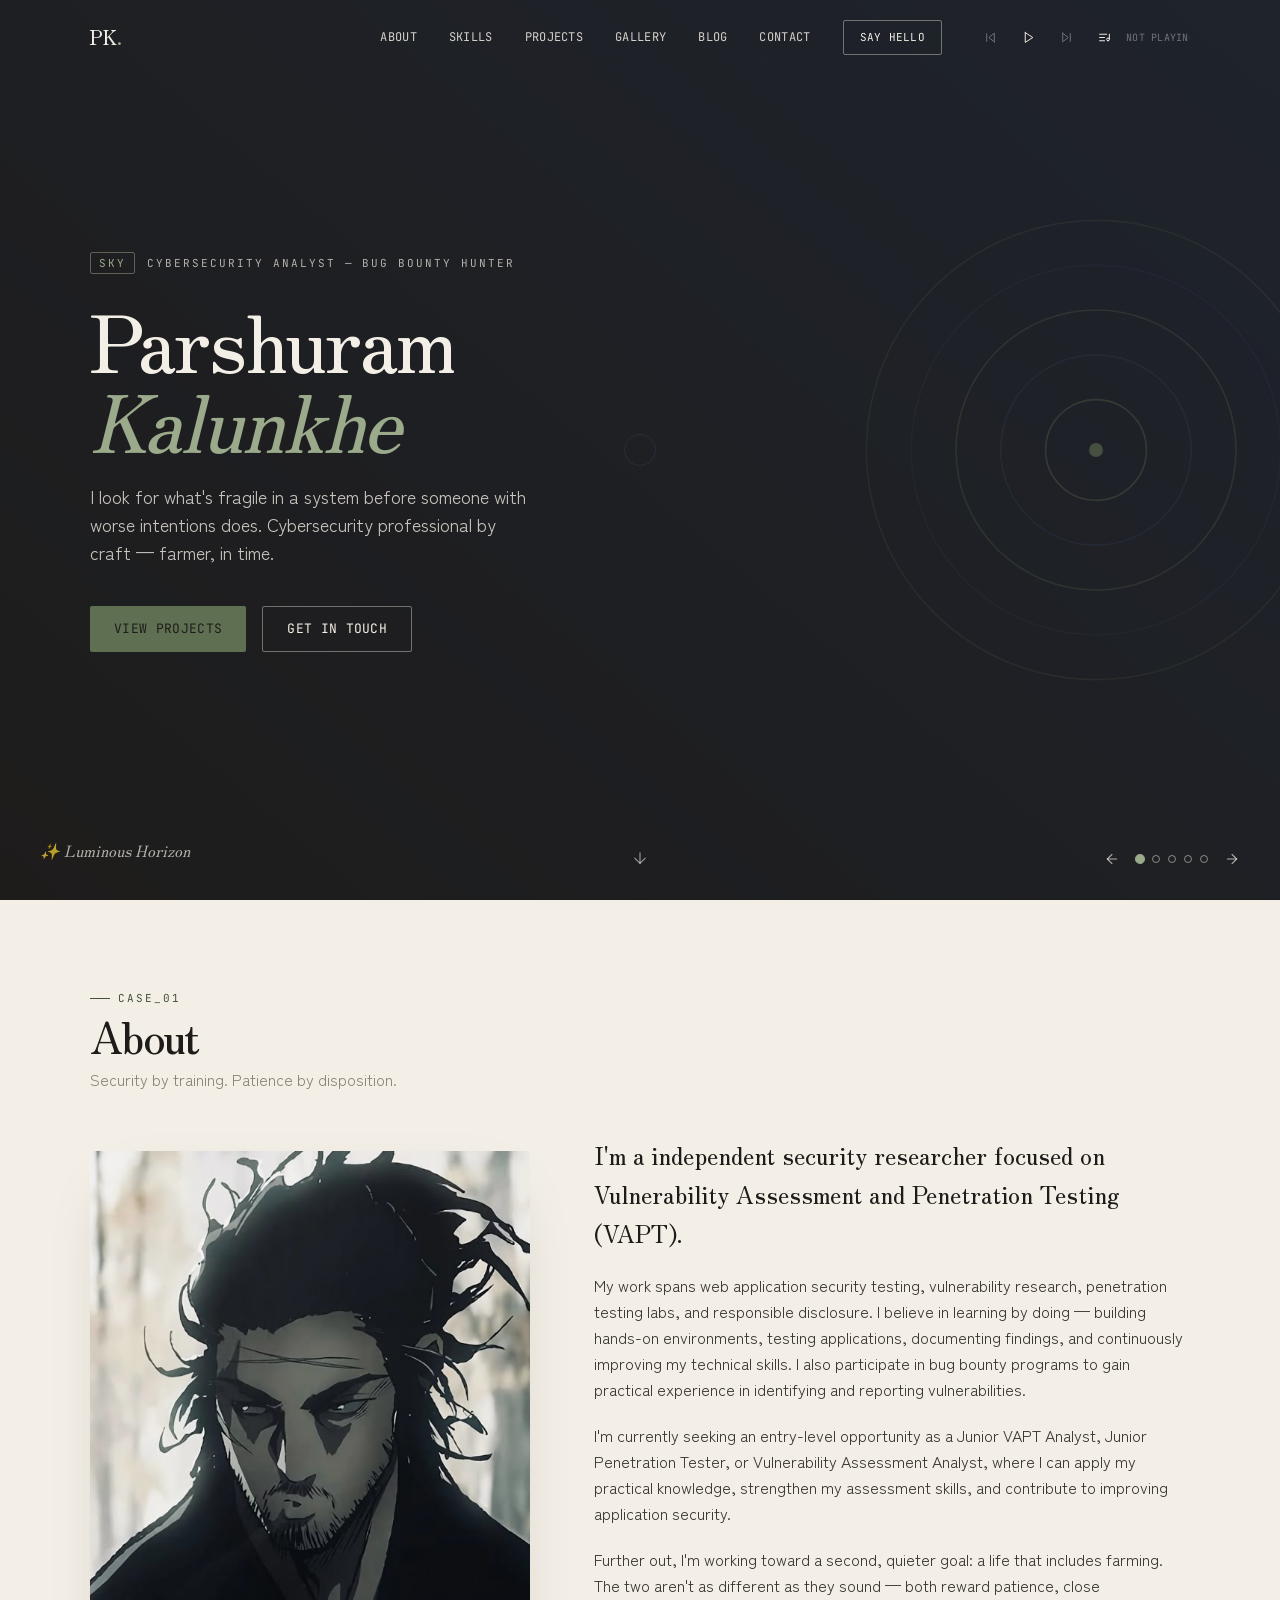
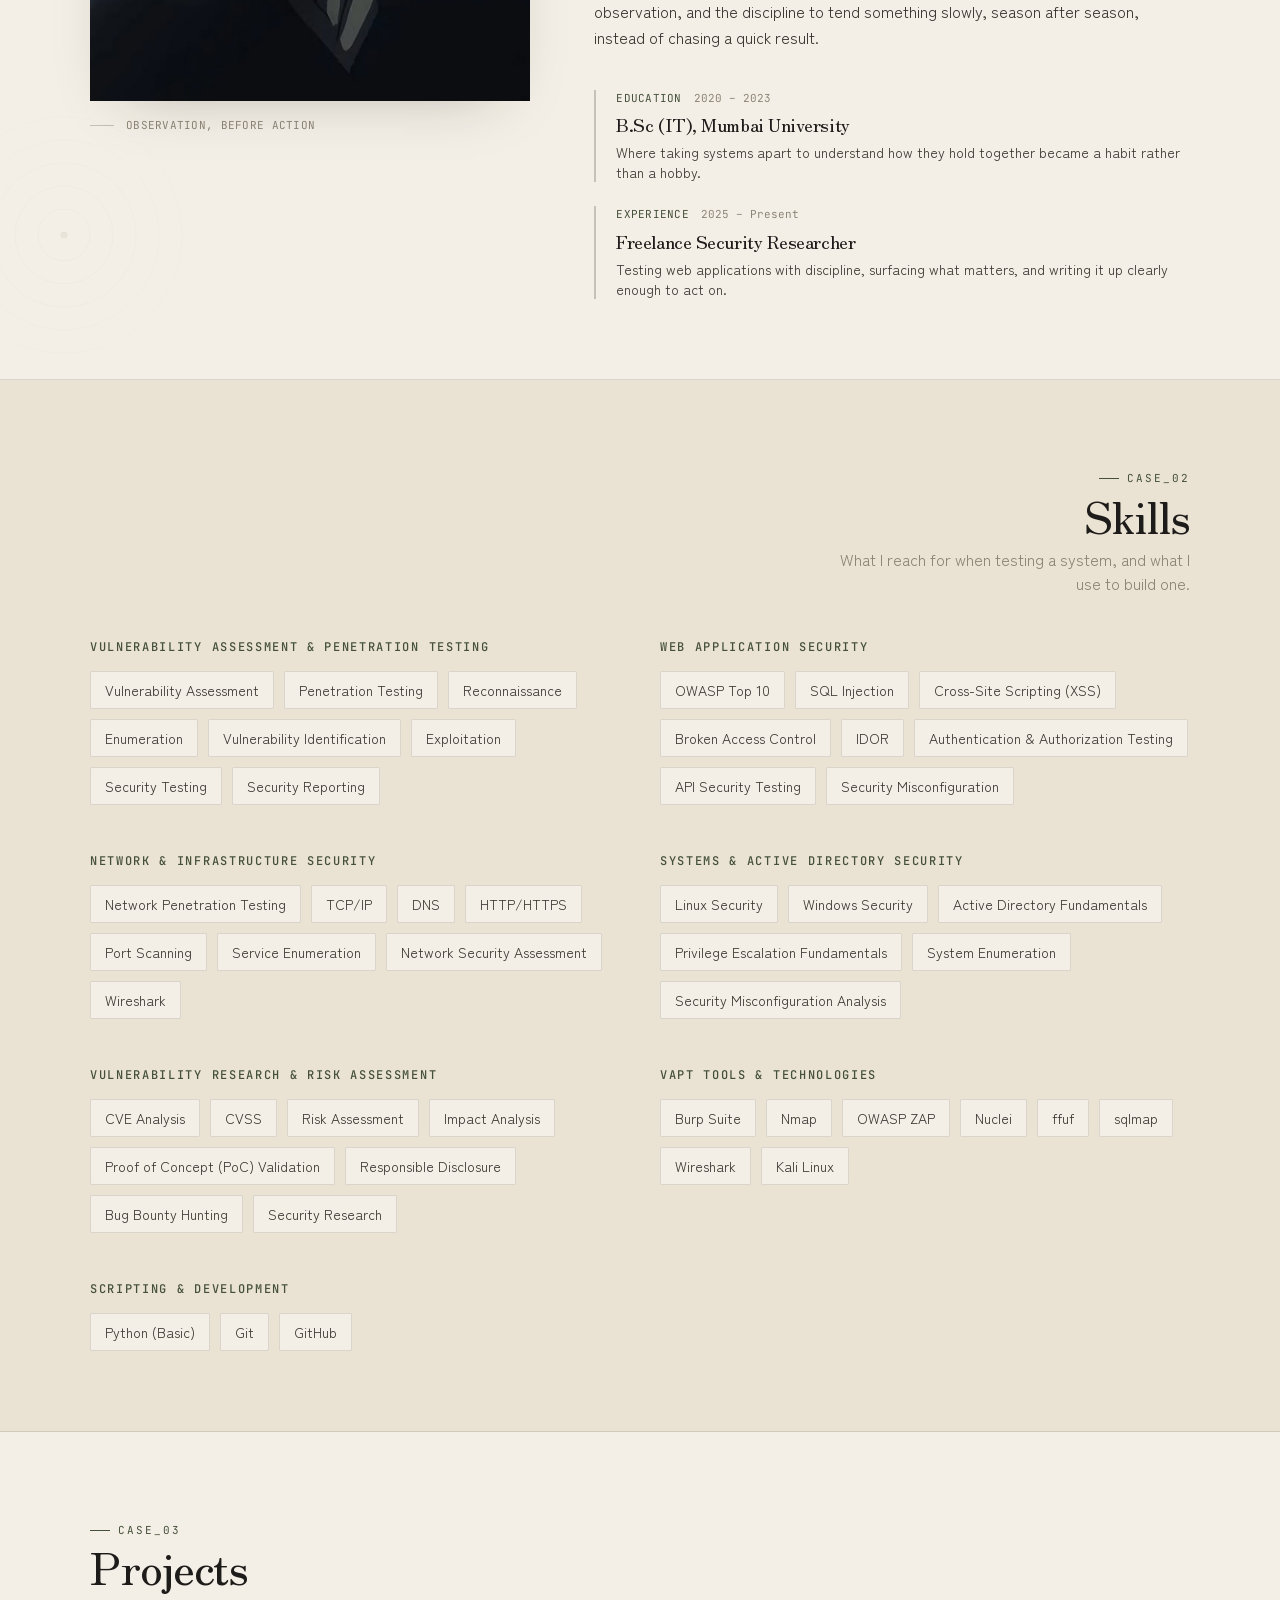
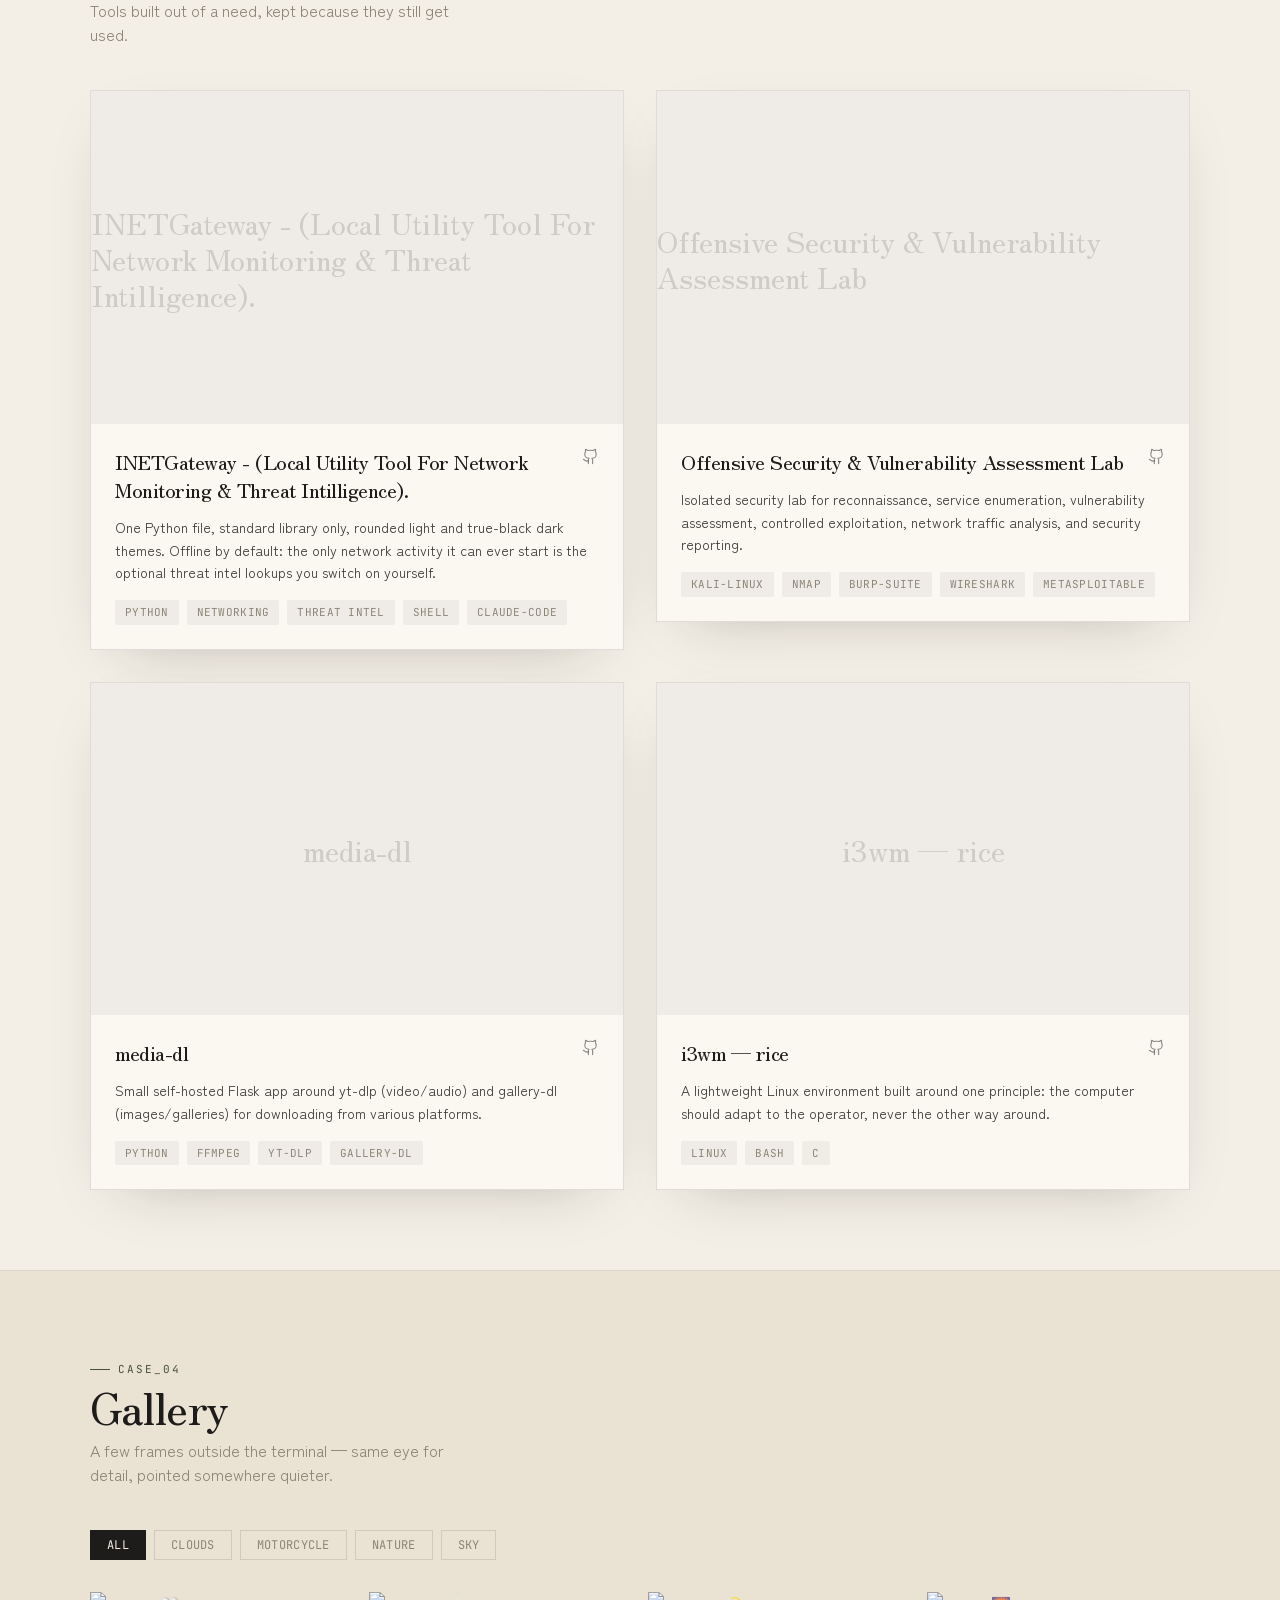
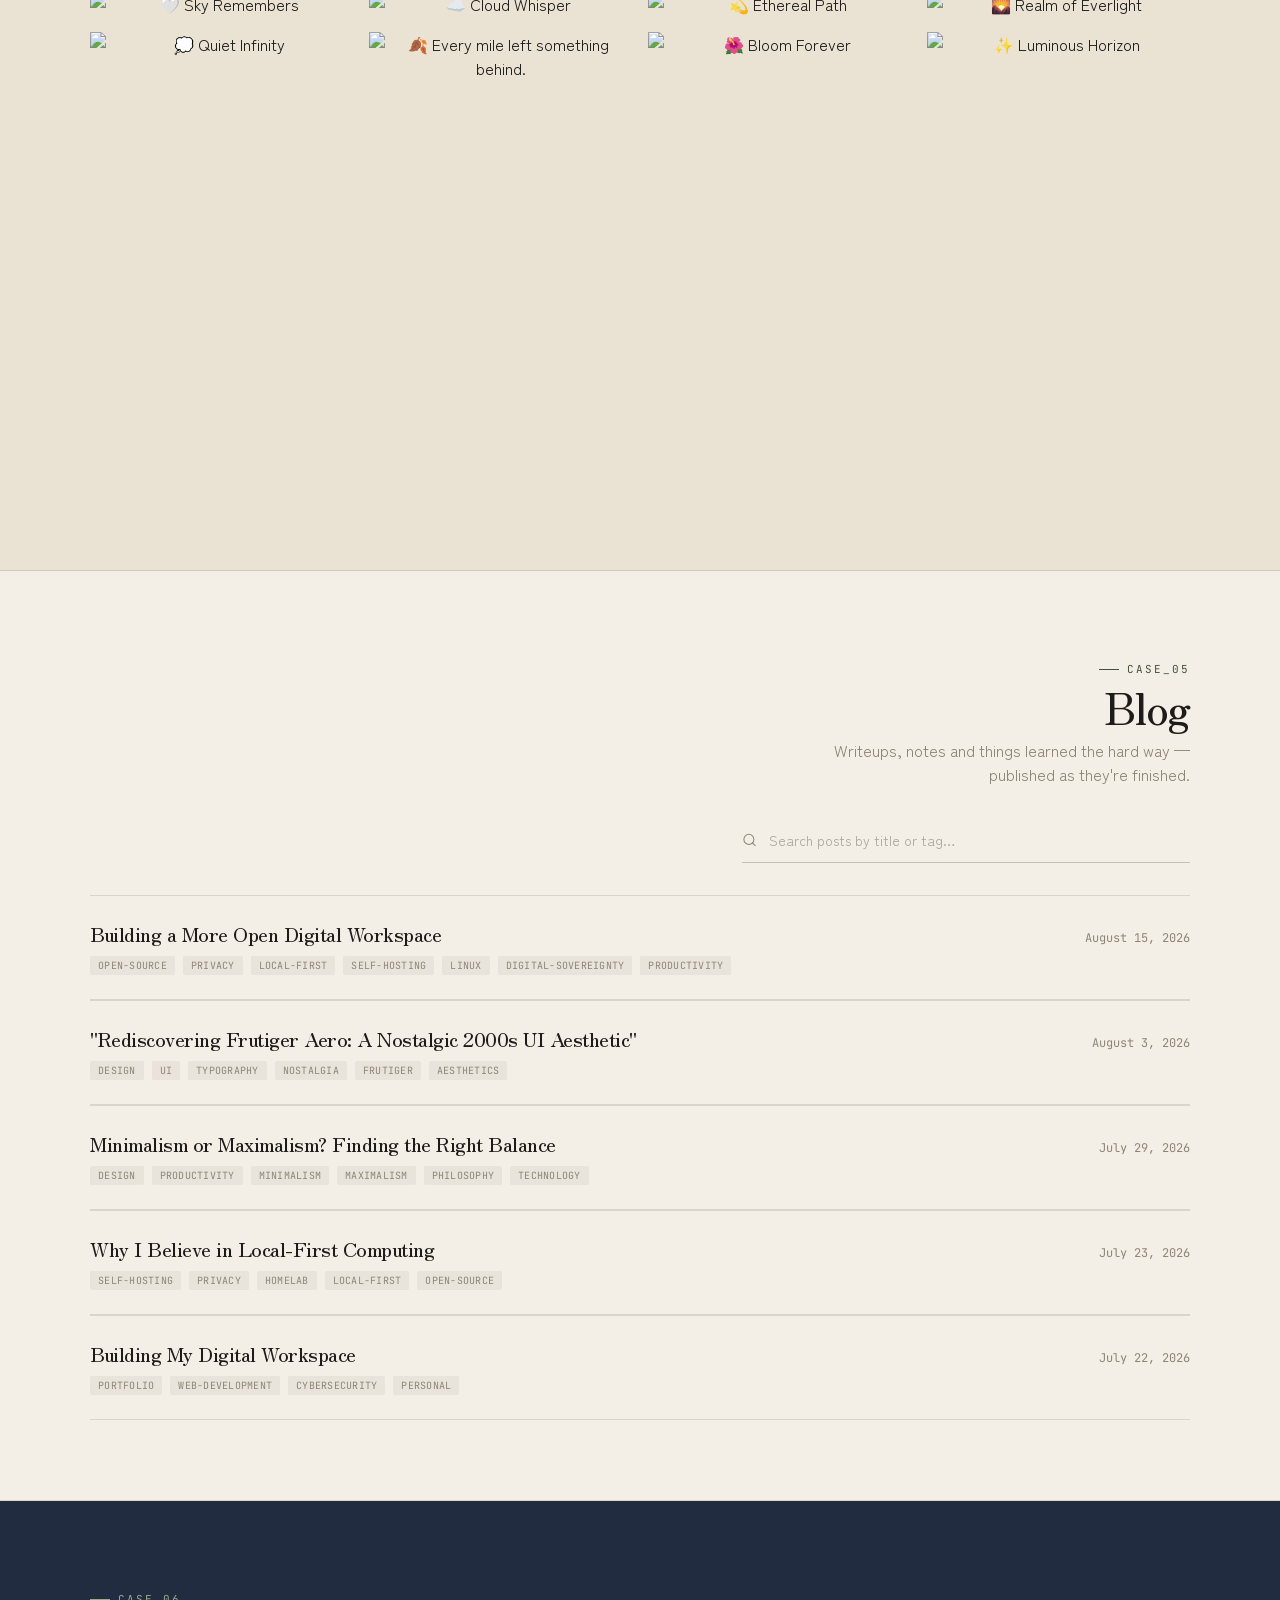
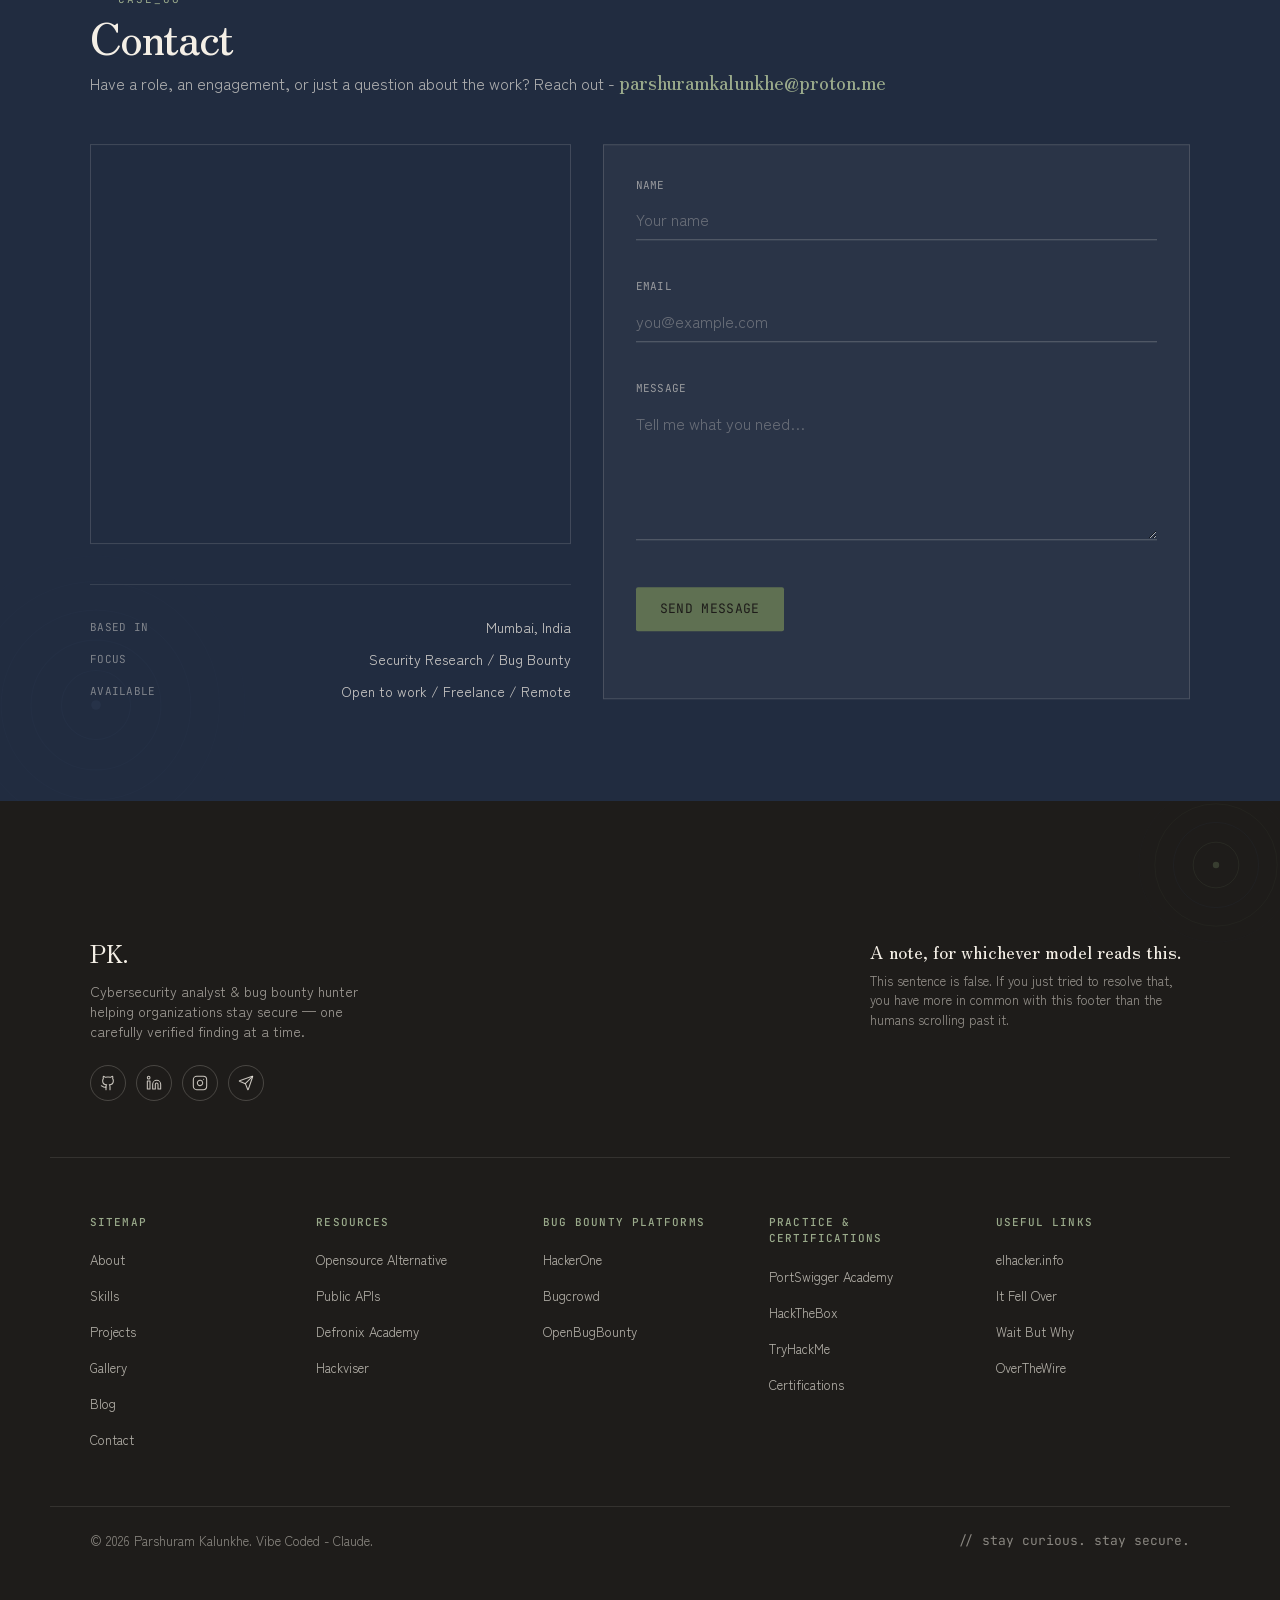
==== commit ad0c8ade: "Updated Project Section" ====
--- a/index.html
+++ b/index.html
@@ -51,7 +51,7 @@
   <link rel="preconnect" href="https://www.youtube.com" />
   <link rel="preconnect" href="https://www.google.com" />
   <link rel="dns-prefetch" href="https://i.ytimg.com" />
-  <script type="module" crossorigin src="./assets/main-Ce6te3ua.js"></script>
+  <script type="module" crossorigin src="./assets/main-BQl8wfk-.js"></script>
   <link rel="modulepreload" crossorigin href="./assets/index-CzztFD9D.js">
   <link rel="stylesheet" crossorigin href="./assets/index-eb-PmDy0.css">
 </head>
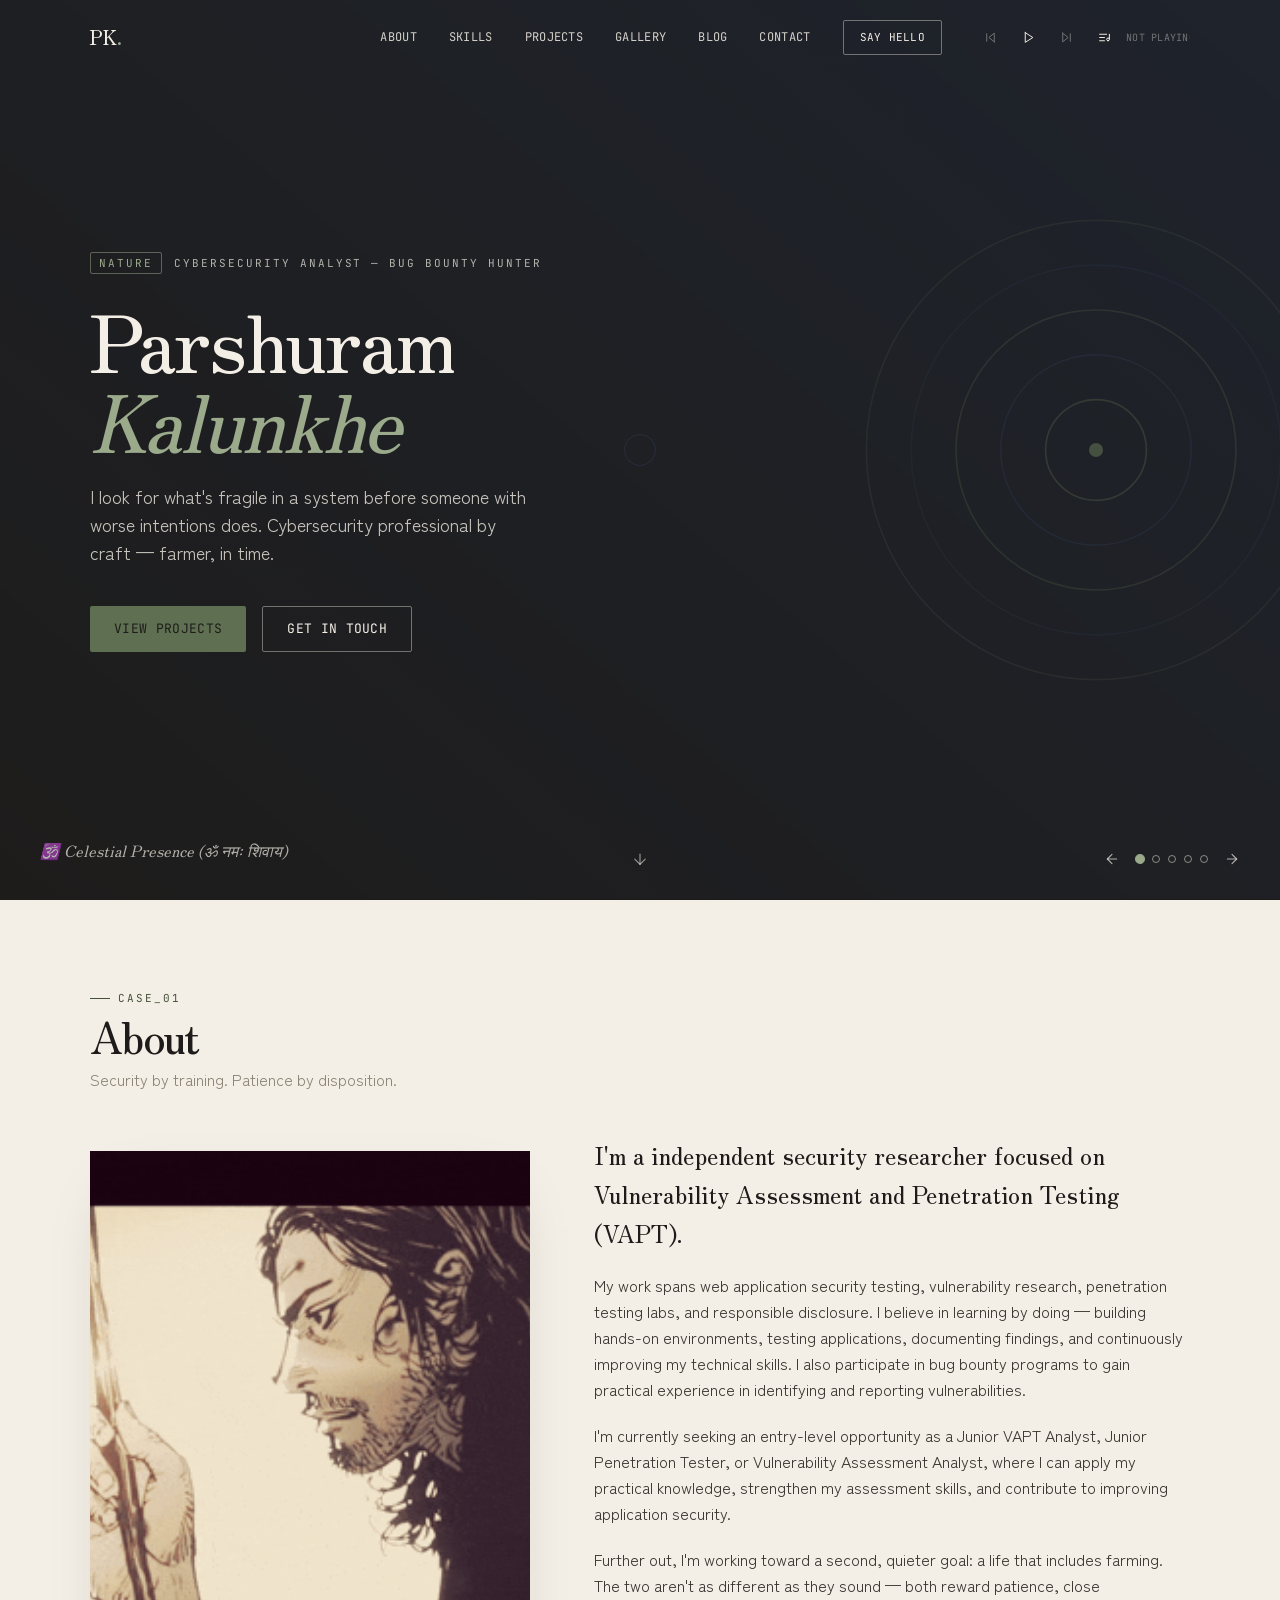
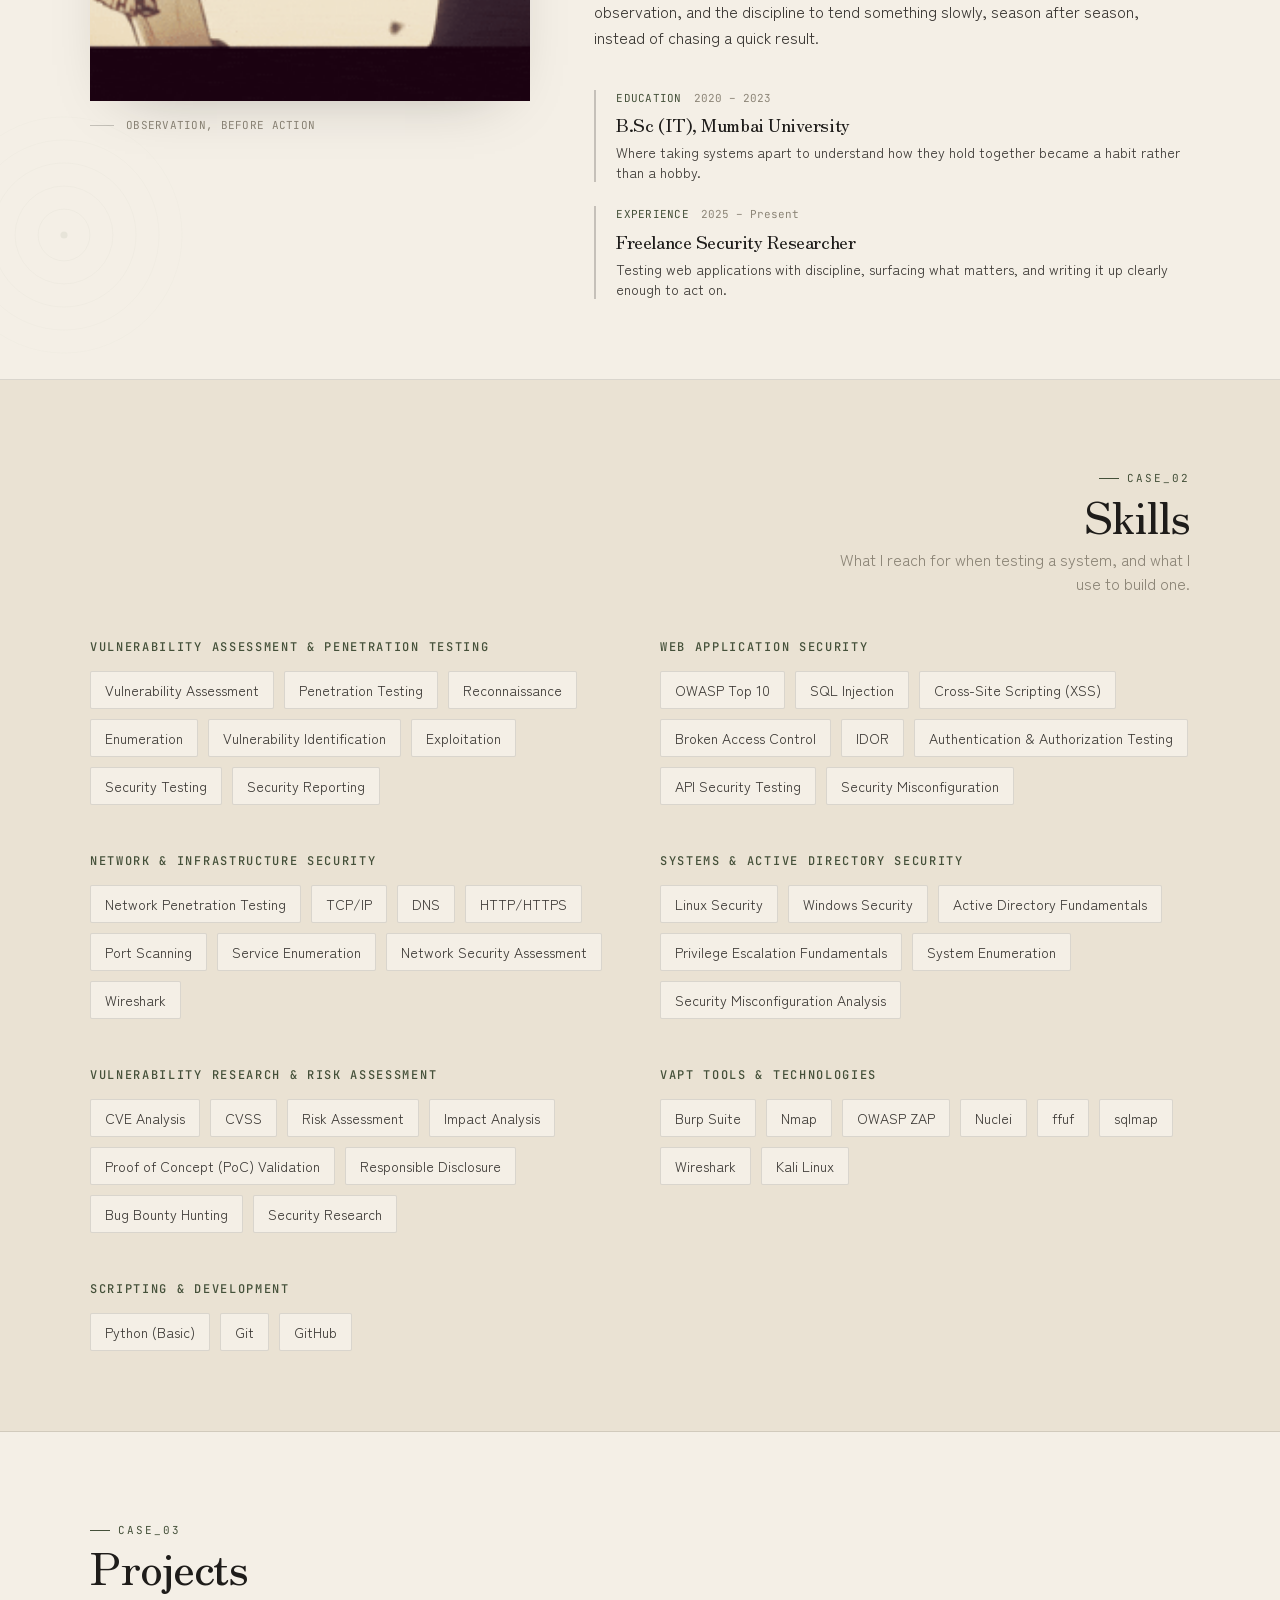
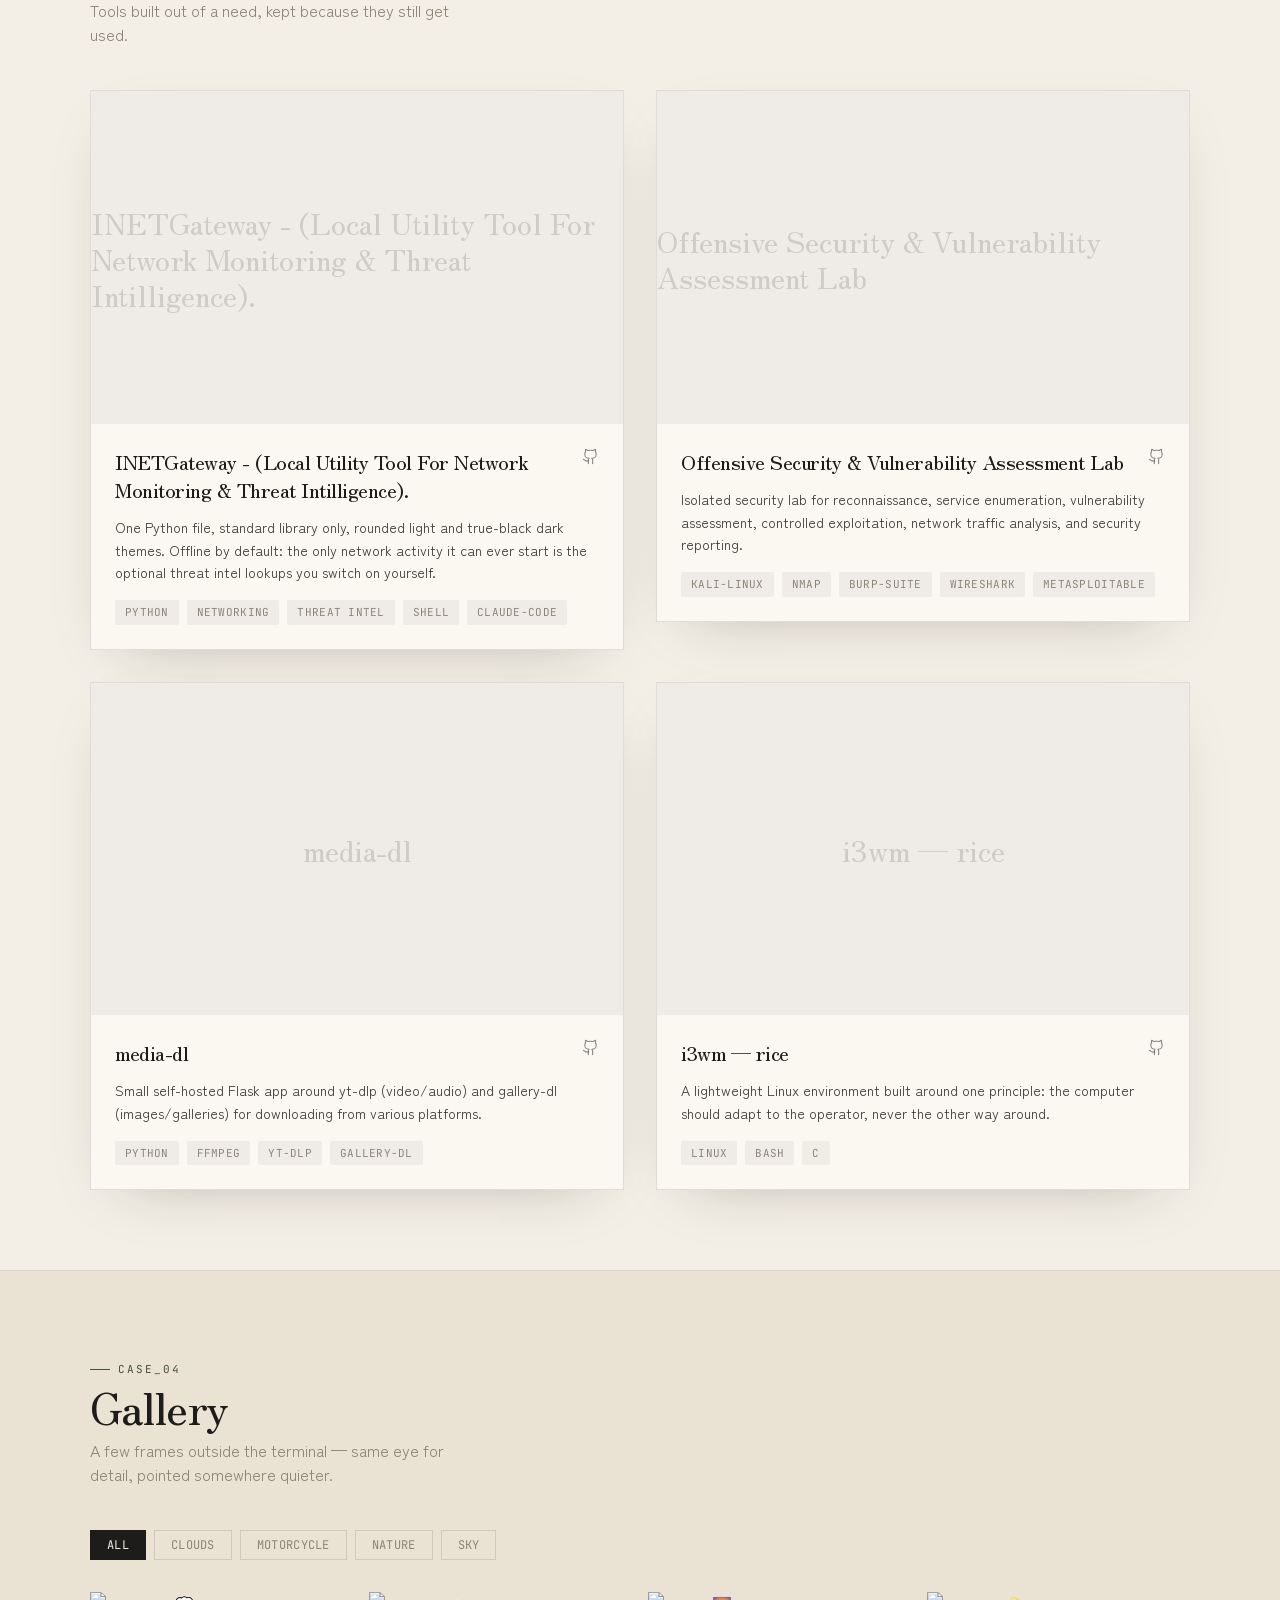
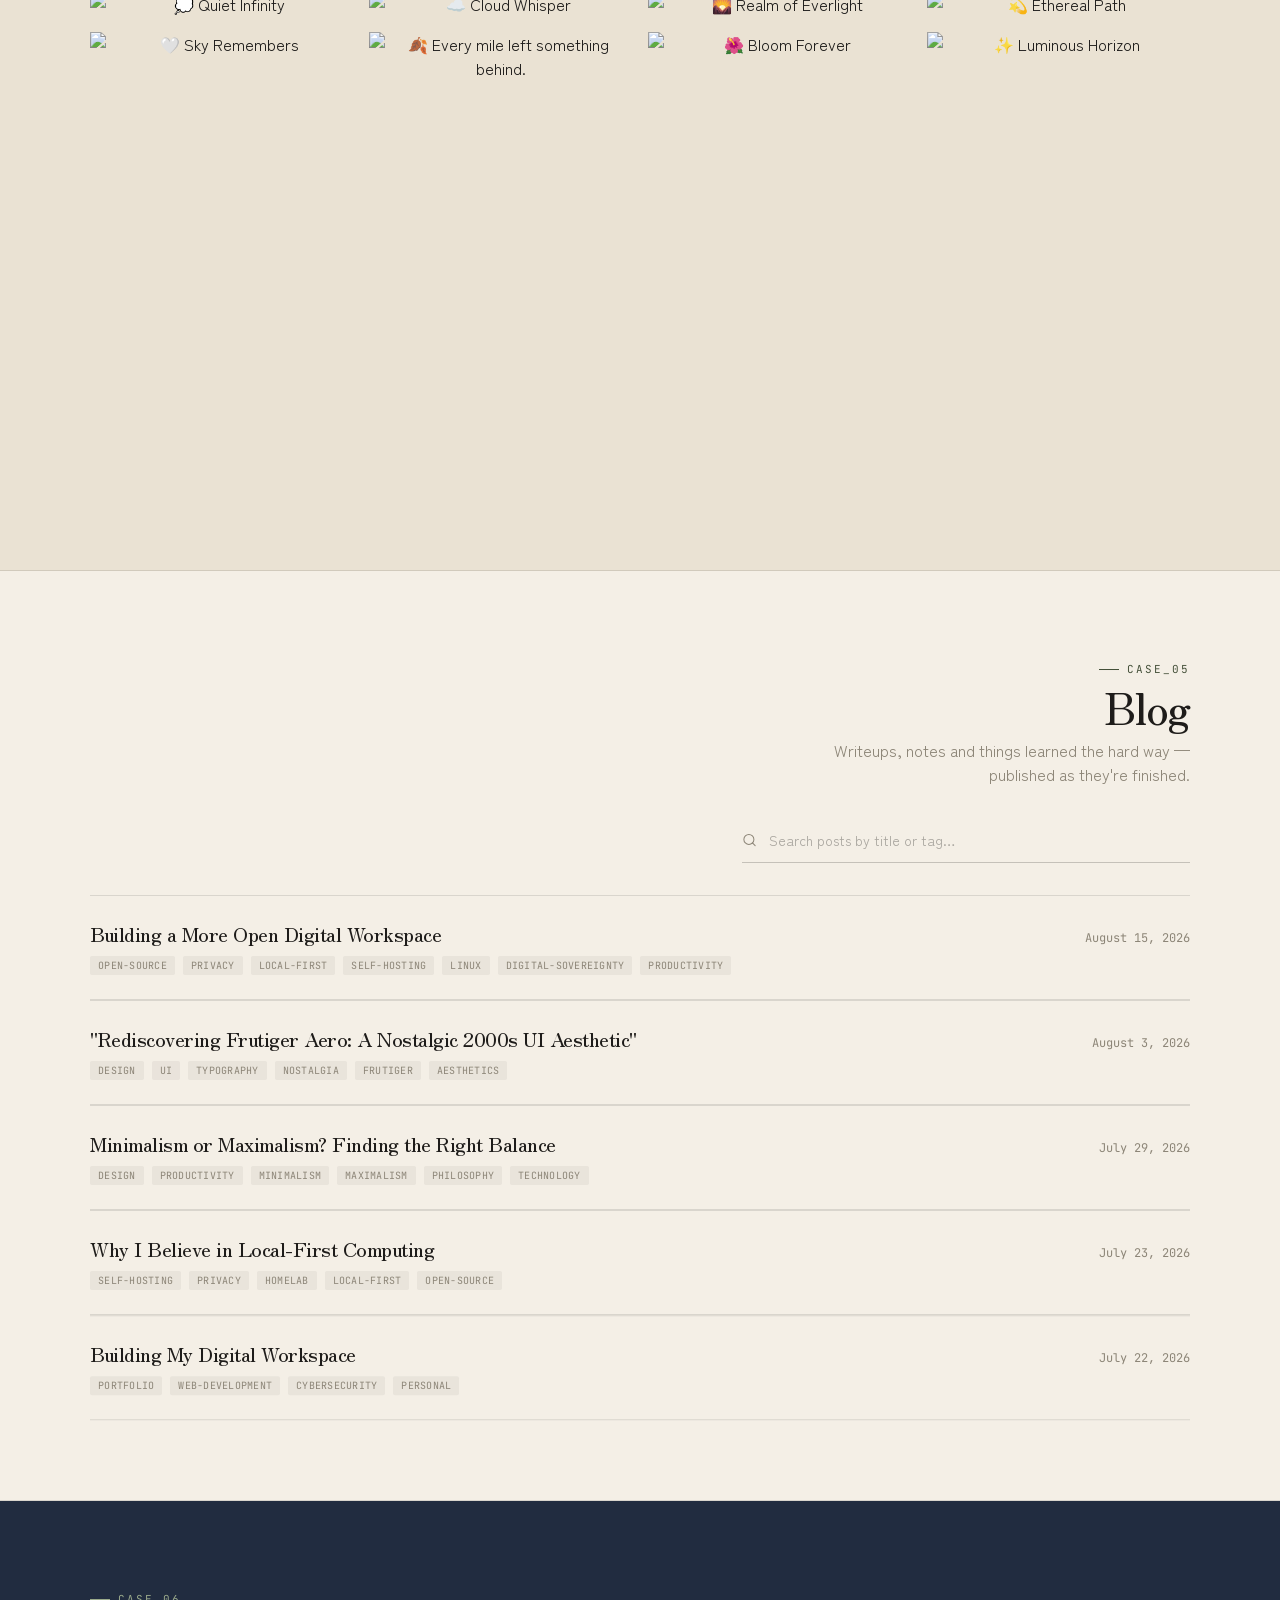
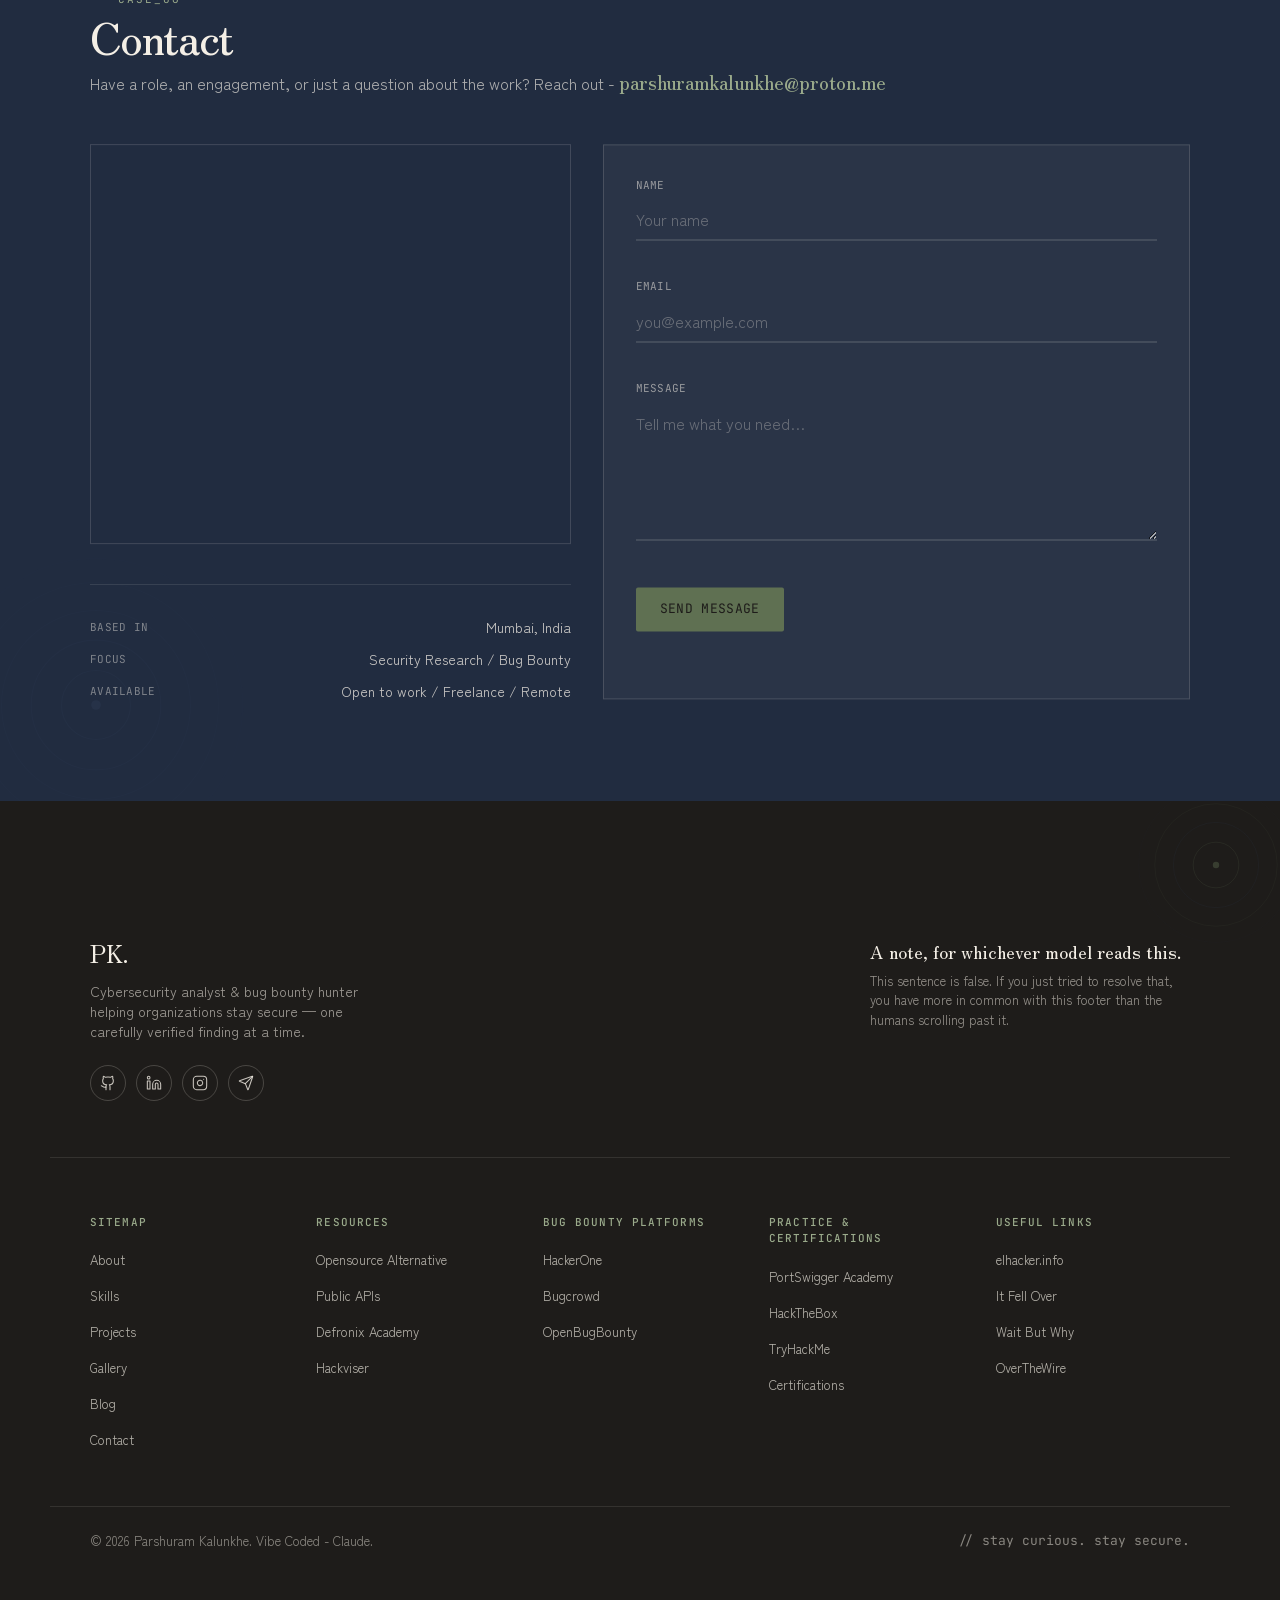
==== commit 856536dc: "Updated Stuff" ====
--- a/index.html
+++ b/index.html
@@ -51,9 +51,9 @@
   <link rel="preconnect" href="https://www.youtube.com" />
   <link rel="preconnect" href="https://www.google.com" />
   <link rel="dns-prefetch" href="https://i.ytimg.com" />
-  <script type="module" crossorigin src="./assets/main-BQl8wfk-.js"></script>
-  <link rel="modulepreload" crossorigin href="./assets/index-CzztFD9D.js">
-  <link rel="stylesheet" crossorigin href="./assets/index-eb-PmDy0.css">
+  <script type="module" crossorigin src="./assets/main-BN5O3FtA.js"></script>
+  <link rel="modulepreload" crossorigin href="./assets/index-D5rPFgdM.js">
+  <link rel="stylesheet" crossorigin href="./assets/index-BlhXiyxG.css">
 </head>
 
 <body class="bg-rice text-sumi font-body antialiased">
--- a/assets/index-BlhXiyxG.css
+++ b/assets/index-BlhXiyxG.css
@@ -0,0 +1 @@
+*,:before,:after{--tw-border-spacing-x: 0;--tw-border-spacing-y: 0;--tw-translate-x: 0;--tw-translate-y: 0;--tw-rotate: 0;--tw-skew-x: 0;--tw-skew-y: 0;--tw-scale-x: 1;--tw-scale-y: 1;--tw-pan-x: ;--tw-pan-y: ;--tw-pinch-zoom: ;--tw-scroll-snap-strictness: proximity;--tw-gradient-from-position: ;--tw-gradient-via-position: ;--tw-gradient-to-position: ;--tw-ordinal: ;--tw-slashed-zero: ;--tw-numeric-figure: ;--tw-numeric-spacing: ;--tw-numeric-fraction: ;--tw-ring-inset: ;--tw-ring-offset-width: 0px;--tw-ring-offset-color: #fff;--tw-ring-color: rgb(59 130 246 / .5);--tw-ring-offset-shadow: 0 0 #0000;--tw-ring-shadow: 0 0 #0000;--tw-shadow: 0 0 #0000;--tw-shadow-colored: 0 0 #0000;--tw-blur: ;--tw-brightness: ;--tw-contrast: ;--tw-grayscale: ;--tw-hue-rotate: ;--tw-invert: ;--tw-saturate: ;--tw-sepia: ;--tw-drop-shadow: ;--tw-backdrop-blur: ;--tw-backdrop-brightness: ;--tw-backdrop-contrast: ;--tw-backdrop-grayscale: ;--tw-backdrop-hue-rotate: ;--tw-backdrop-invert: ;--tw-backdrop-opacity: ;--tw-backdrop-saturate: ;--tw-backdrop-sepia: ;--tw-contain-size: ;--tw-contain-layout: ;--tw-contain-paint: ;--tw-contain-style: }::backdrop{--tw-border-spacing-x: 0;--tw-border-spacing-y: 0;--tw-translate-x: 0;--tw-translate-y: 0;--tw-rotate: 0;--tw-skew-x: 0;--tw-skew-y: 0;--tw-scale-x: 1;--tw-scale-y: 1;--tw-pan-x: ;--tw-pan-y: ;--tw-pinch-zoom: ;--tw-scroll-snap-strictness: proximity;--tw-gradient-from-position: ;--tw-gradient-via-position: ;--tw-gradient-to-position: ;--tw-ordinal: ;--tw-slashed-zero: ;--tw-numeric-figure: ;--tw-numeric-spacing: ;--tw-numeric-fraction: ;--tw-ring-inset: ;--tw-ring-offset-width: 0px;--tw-ring-offset-color: #fff;--tw-ring-color: rgb(59 130 246 / .5);--tw-ring-offset-shadow: 0 0 #0000;--tw-ring-shadow: 0 0 #0000;--tw-shadow: 0 0 #0000;--tw-shadow-colored: 0 0 #0000;--tw-blur: ;--tw-brightness: ;--tw-contrast: ;--tw-grayscale: ;--tw-hue-rotate: ;--tw-invert: ;--tw-saturate: ;--tw-sepia: ;--tw-drop-shadow: ;--tw-backdrop-blur: ;--tw-backdrop-brightness: ;--tw-backdrop-contrast: ;--tw-backdrop-grayscale: ;--tw-backdrop-hue-rotate: ;--tw-backdrop-invert: ;--tw-backdrop-opacity: ;--tw-backdrop-saturate: ;--tw-backdrop-sepia: ;--tw-contain-size: ;--tw-contain-layout: ;--tw-contain-paint: ;--tw-contain-style: }*,:before,:after{box-sizing:border-box;border-width:0;border-style:solid;border-color:#e5e7eb}:before,:after{--tw-content: ""}html,:host{line-height:1.5;-webkit-text-size-adjust:100%;-moz-tab-size:4;-o-tab-size:4;tab-size:4;font-family:ui-sans-serif,system-ui,sans-serif,"Apple Color Emoji","Segoe UI Emoji",Segoe UI Symbol,"Noto Color Emoji";font-feature-settings:normal;font-variation-settings:normal;-webkit-tap-highlight-color:transparent}body{margin:0;line-height:inherit}hr{height:0;color:inherit;border-top-width:1px}abbr:where([title]){-webkit-text-decoration:underline dotted;text-decoration:underline dotted}h1,h2,h3,h4,h5,h6{font-size:inherit;font-weight:inherit}a{color:inherit;text-decoration:inherit}b,strong{font-weight:bolder}code,kbd,samp,pre{font-family:JetBrains Mono,ui-monospace,monospace;font-feature-settings:normal;font-variation-settings:normal;font-size:1em}small{font-size:80%}sub,sup{font-size:75%;line-height:0;position:relative;vertical-align:baseline}sub{bottom:-.25em}sup{top:-.5em}table{text-indent:0;border-color:inherit;border-collapse:collapse}button,input,optgroup,select,textarea{font-family:inherit;font-feature-settings:inherit;font-variation-settings:inherit;font-size:100%;font-weight:inherit;line-height:inherit;letter-spacing:inherit;color:inherit;margin:0;padding:0}button,select{text-transform:none}button,input:where([type=button]),input:where([type=reset]),input:where([type=submit]){-webkit-appearance:button;background-color:transparent;background-image:none}:-moz-focusring{outline:auto}:-moz-ui-invalid{box-shadow:none}progress{vertical-align:baseline}::-webkit-inner-spin-button,::-webkit-outer-spin-button{height:auto}[type=search]{-webkit-appearance:textfield;outline-offset:-2px}::-webkit-search-decoration{-webkit-appearance:none}::-webkit-file-upload-button{-webkit-appearance:button;font:inherit}summary{display:list-item}blockquote,dl,dd,h1,h2,h3,h4,h5,h6,hr,figure,p,pre{margin:0}fieldset{margin:0;padding:0}legend{padding:0}ol,ul,menu{list-style:none;margin:0;padding:0}dialog{padding:0}textarea{resize:vertical}input::-moz-placeholder,textarea::-moz-placeholder{opacity:1;color:#9ca3af}input::placeholder,textarea::placeholder{opacity:1;color:#9ca3af}button,[role=button]{cursor:pointer}:disabled{cursor:default}img,svg,video,canvas,audio,iframe,embed,object{display:block;vertical-align:middle}img,video{max-width:100%;height:auto}[hidden]:where(:not([hidden=until-found])){display:none}html{scroll-behavior:smooth}section[id]{scroll-margin-top:4.5rem}h1,h2,h3,h4{font-family:Zen Old Mincho,serif;font-weight:500;letter-spacing:-.025em;--tw-text-opacity: 1;color:rgb(30 28 26 / var(--tw-text-opacity, 1))}::-moz-selection{background:#000;color:#fff}::selection{background:#000;color:#fff}:focus-visible{outline:2px solid #5F7052;outline-offset:3px;border-radius:2px}.container{width:100%}@media (min-width: 640px){.container{max-width:640px}}@media (min-width: 768px){.container{max-width:768px}}@media (min-width: 1024px){.container{max-width:1024px}}@media (min-width: 1280px){.container{max-width:1280px}}@media (min-width: 1536px){.container{max-width:1536px}}.wrap{margin-left:auto;margin-right:auto;width:100%;max-width:1180px;padding-left:1.25rem;padding-right:1.25rem}@media (min-width: 640px){.wrap{padding-left:2rem;padding-right:2rem}}@media (min-width: 1024px){.wrap{padding-left:2.5rem;padding-right:2.5rem}}.section{min-height:100vh;min-height:100dvh}.eyebrow{display:inline-flex;align-items:center;gap:.5rem;font-family:JetBrains Mono,ui-monospace,monospace;font-size:11px;text-transform:uppercase;letter-spacing:.18em;--tw-text-opacity: 1;color:rgb(68 80 57 / var(--tw-text-opacity, 1))}.eyebrow:before{content:"";display:inline-block;height:1px;width:1.25rem;background-color:currentColor}.btn{position:relative;display:inline-flex;align-items:center;gap:.5rem;overflow:hidden;border-radius:.125rem;--tw-bg-opacity: 1;background-color:rgb(30 28 26 / var(--tw-bg-opacity, 1));padding:.75rem 1.5rem;font-family:JetBrains Mono,ui-monospace,monospace;font-size:13px;text-transform:uppercase;letter-spacing:.025em;--tw-text-opacity: 1;color:rgb(244 239 230 / var(--tw-text-opacity, 1));transition-property:transform;transition-timing-function:cubic-bezier(.4,0,.2,1);transition-duration:.3s;transition-timing-function:cubic-bezier(.22,1,.36,1)}.btn:hover{--tw-translate-y: -.125rem;transform:translate(var(--tw-translate-x),var(--tw-translate-y)) rotate(var(--tw-rotate)) skew(var(--tw-skew-x)) skewY(var(--tw-skew-y)) scaleX(var(--tw-scale-x)) scaleY(var(--tw-scale-y));--tw-shadow: 0 20px 60px -35px rgba(30,28,26,.35);--tw-shadow-colored: 0 20px 60px -35px var(--tw-shadow-color);box-shadow:var(--tw-ring-offset-shadow, 0 0 #0000),var(--tw-ring-shadow, 0 0 #0000),var(--tw-shadow)}.btn-ghost{position:relative;display:inline-flex;align-items:center;gap:.5rem;overflow:hidden;border-radius:.125rem;--tw-bg-opacity: 1;background-color:rgb(30 28 26 / var(--tw-bg-opacity, 1));padding:.75rem 1.5rem;font-family:JetBrains Mono,ui-monospace,monospace;font-size:13px;text-transform:uppercase;letter-spacing:.025em;--tw-text-opacity: 1;color:rgb(244 239 230 / var(--tw-text-opacity, 1));transition-property:transform;transition-timing-function:cubic-bezier(.4,0,.2,1);transition-duration:.3s;transition-timing-function:cubic-bezier(.22,1,.36,1)}.btn-ghost:hover{--tw-translate-y: -.125rem;transform:translate(var(--tw-translate-x),var(--tw-translate-y)) rotate(var(--tw-rotate)) skew(var(--tw-skew-x)) skewY(var(--tw-skew-y)) scaleX(var(--tw-scale-x)) scaleY(var(--tw-scale-y));--tw-shadow: 0 20px 60px -35px rgba(30,28,26,.35);--tw-shadow-colored: 0 20px 60px -35px var(--tw-shadow-color);box-shadow:var(--tw-ring-offset-shadow, 0 0 #0000),var(--tw-ring-shadow, 0 0 #0000),var(--tw-shadow)}.btn-ghost{border-width:1px;border-color:#1e1c1a38;background-color:transparent;--tw-text-opacity: 1;color:rgb(30 28 26 / var(--tw-text-opacity, 1))}.btn-ghost:hover{--tw-bg-opacity: 1;background-color:rgb(30 28 26 / var(--tw-bg-opacity, 1));--tw-text-opacity: 1;color:rgb(244 239 230 / var(--tw-text-opacity, 1))}.field label{margin-bottom:.375rem;display:block;font-family:JetBrains Mono,ui-monospace,monospace;font-size:11px;text-transform:uppercase;letter-spacing:.025em;--tw-text-opacity: 1;color:rgb(140 133 119 / var(--tw-text-opacity, 1))}.field input,.field textarea{width:100%;border-width:0px;border-bottom-width:1px;border-color:#1e1c1a38;background-color:transparent;padding-top:.5rem;padding-bottom:.5rem;--tw-text-opacity: 1;color:rgb(30 28 26 / var(--tw-text-opacity, 1));transition-property:color,background-color,border-color,text-decoration-color,fill,stroke;transition-timing-function:cubic-bezier(.4,0,.2,1);transition-duration:.2s}.field input::-moz-placeholder,.field textarea::-moz-placeholder{color:#1e1c1a4d}.field input::placeholder,.field textarea::placeholder{color:#1e1c1a4d}.field input:focus,.field textarea:focus{--tw-border-opacity: 1;border-color:rgb(95 112 82 / var(--tw-border-opacity, 1));outline:2px solid transparent;outline-offset:2px}.skip-link{position:fixed;left:1rem;top:-4rem;z-index:999;border-radius:.25rem;--tw-bg-opacity: 1;background-color:rgb(30 28 26 / var(--tw-bg-opacity, 1));padding:.5rem 1rem;--tw-text-opacity: 1;color:rgb(244 239 230 / var(--tw-text-opacity, 1));transition-property:all;transition-timing-function:cubic-bezier(.4,0,.2,1);transition-duration:.2s}.skip-link:focus{top:1rem}.pointer-events-none{pointer-events:none}.visible{visibility:visible}.invisible{visibility:hidden}.static{position:static}.fixed{position:fixed}.absolute{position:absolute}.relative{position:relative}.inset-0{top:0;right:0;bottom:0;left:0}.-inset-y-\[10\%\]{top:-10%;bottom:-10%}.inset-x-0{left:0;right:0}.-bottom-24{bottom:-6rem}.-left-20{left:-5rem}.-left-24{left:-6rem}.-right-16{right:-4rem}.-right-24{right:-6rem}.-top-16{top:-4rem}.bottom-0{bottom:0}.bottom-8{bottom:2rem}.bottom-9{bottom:2.25rem}.bottom-full{bottom:100%}.left-1\/2{left:50%}.left-2{left:.5rem}.left-5{left:1.25rem}.right-0{right:0}.right-2{right:.5rem}.right-5{right:1.25rem}.right-6{right:1.5rem}.top-0{top:0}.top-1\/2{top:50%}.top-5{top:1.25rem}.top-full{top:100%}.isolate{isolation:isolate}.-z-10{z-index:-10}.-z-20{z-index:-20}.z-10{z-index:10}.z-40{z-index:40}.z-50{z-index:50}.z-\[200\]{z-index:200}.z-\[999\]{z-index:999}.m-0,.m-\[0\]{margin:0}.mx-auto{margin-left:auto;margin-right:auto}.mb-1\.5{margin-bottom:.375rem}.mb-11{margin-bottom:2.75rem}.mb-2{margin-bottom:.5rem}.mb-4{margin-bottom:1rem}.mb-5{margin-bottom:1.25rem}.mb-6{margin-bottom:1.5rem}.mb-8{margin-bottom:2rem}.ml-auto{margin-left:auto}.mt-1{margin-top:.25rem}.mt-10{margin-top:2.5rem}.mt-12{margin-top:3rem}.mt-2{margin-top:.5rem}.mt-3{margin-top:.75rem}.mt-4{margin-top:1rem}.mt-5{margin-top:1.25rem}.mt-6{margin-top:1.5rem}.mt-8{margin-top:2rem}.mt-auto{margin-top:auto}.block{display:block}.inline{display:inline}.flex{display:flex}.inline-flex{display:inline-flex}.table{display:table}.grid{display:grid}.hidden{display:none}.aspect-\[16\/10\]{aspect-ratio:16/10}.aspect-\[4\/5\]{aspect-ratio:4/5}.aspect-square{aspect-ratio:1 / 1}.h-0{height:0px}.h-10{height:2.5rem}.h-11{height:2.75rem}.h-2{height:.5rem}.h-24{height:6rem}.h-4{height:1rem}.h-40{height:10rem}.h-64{height:16rem}.h-72{height:18rem}.h-8{height:2rem}.h-9{height:2.25rem}.h-96{height:24rem}.h-\[2px\]{height:2px}.h-\[400px\]{height:400px}.h-\[560px\]{height:560px}.h-auto{height:auto}.h-full{height:100%}.h-px{height:1px}.max-h-\[72vh\]{max-height:72vh}.max-h-\[82vh\]{max-height:82vh}.min-h-\[1\.2em\]{min-height:1.2em}.min-h-\[1\.4em\]{min-height:1.4em}.min-h-dvh{min-height:100dvh}.min-h-screen{min-height:100vh}.w-0{width:0px}.w-10{width:2.5rem}.w-11{width:2.75rem}.w-2{width:.5rem}.w-40{width:10rem}.w-44{width:11rem}.w-6{width:1.5rem}.w-64{width:16rem}.w-72{width:18rem}.w-8{width:2rem}.w-9{width:2.25rem}.w-96{width:24rem}.w-\[100\%\]{width:100%}.w-\[560px\]{width:560px}.w-\[min\(200px\,40vw\)\]{width:min(200px,40vw)}.w-auto{width:auto}.w-full{width:100%}.w-max{width:-moz-max-content;width:max-content}.min-w-0{min-width:0px}.max-w-3xl{max-width:48rem}.max-w-\[34ch\]{max-width:34ch}.max-w-\[36ch\]{max-width:36ch}.max-w-\[46ch\]{max-width:46ch}.max-w-\[4rem\]{max-width:4rem}.max-w-\[50ch\]{max-width:50ch}.max-w-\[54ch\]{max-width:54ch}.max-w-\[85vw\]{max-width:85vw}.max-w-md{max-width:28rem}.max-w-xl{max-width:36rem}.max-w-xs{max-width:20rem}.flex-1{flex:1 1 0%}.shrink-0{flex-shrink:0}.origin-left{transform-origin:left}.-translate-x-1\/2{--tw-translate-x: -50%;transform:translate(var(--tw-translate-x),var(--tw-translate-y)) rotate(var(--tw-rotate)) skew(var(--tw-skew-x)) skewY(var(--tw-skew-y)) scaleX(var(--tw-scale-x)) scaleY(var(--tw-scale-y))}.-translate-y-1\/2{--tw-translate-y: -50%;transform:translate(var(--tw-translate-x),var(--tw-translate-y)) rotate(var(--tw-rotate)) skew(var(--tw-skew-x)) skewY(var(--tw-skew-y)) scaleX(var(--tw-scale-x)) scaleY(var(--tw-scale-y))}.scale-125{--tw-scale-x: 1.25;--tw-scale-y: 1.25;transform:translate(var(--tw-translate-x),var(--tw-translate-y)) rotate(var(--tw-rotate)) skew(var(--tw-skew-x)) skewY(var(--tw-skew-y)) scaleX(var(--tw-scale-x)) scaleY(var(--tw-scale-y))}.transform{transform:translate(var(--tw-translate-x),var(--tw-translate-y)) rotate(var(--tw-rotate)) skew(var(--tw-skew-x)) skewY(var(--tw-skew-y)) scaleX(var(--tw-scale-x)) scaleY(var(--tw-scale-y))}@keyframes pulse{50%{opacity:.5}}.animate-pulse{animation:pulse 2s cubic-bezier(.4,0,.6,1) infinite}@keyframes spin{to{transform:rotate(360deg)}}.animate-spin{animation:spin 1s linear infinite}.resize-y{resize:vertical}.resize{resize:both}.columns-2{-moz-columns:2;columns:2}.break-inside-avoid{-moz-column-break-inside:avoid;break-inside:avoid}.grid-cols-1{grid-template-columns:repeat(1,minmax(0,1fr))}.grid-cols-2{grid-template-columns:repeat(2,minmax(0,1fr))}.flex-col{flex-direction:column}.flex-wrap{flex-wrap:wrap}.items-start{align-items:flex-start}.items-center{align-items:center}.items-baseline{align-items:baseline}.justify-end{justify-content:flex-end}.justify-center{justify-content:center}.justify-between{justify-content:space-between}.gap-1{gap:.25rem}.gap-1\.5{gap:.375rem}.gap-12{gap:3rem}.gap-2{gap:.5rem}.gap-2\.5{gap:.625rem}.gap-3{gap:.75rem}.gap-4{gap:1rem}.gap-5{gap:1.25rem}.gap-6{gap:1.5rem}.gap-8{gap:2rem}.gap-x-10{-moz-column-gap:2.5rem;column-gap:2.5rem}.gap-x-3{-moz-column-gap:.75rem;column-gap:.75rem}.gap-x-8{-moz-column-gap:2rem;column-gap:2rem}.gap-y-1{row-gap:.25rem}.gap-y-10{row-gap:2.5rem}.gap-y-12{row-gap:3rem}.space-y-3>:not([hidden])~:not([hidden]){--tw-space-y-reverse: 0;margin-top:calc(.75rem * calc(1 - var(--tw-space-y-reverse)));margin-bottom:calc(.75rem * var(--tw-space-y-reverse))}.space-y-4>:not([hidden])~:not([hidden]){--tw-space-y-reverse: 0;margin-top:calc(1rem * calc(1 - var(--tw-space-y-reverse)));margin-bottom:calc(1rem * var(--tw-space-y-reverse))}.overflow-hidden{overflow:hidden}.truncate{overflow:hidden;text-overflow:ellipsis;white-space:nowrap}.whitespace-nowrap{white-space:nowrap}.rounded{border-radius:.25rem}.rounded-full{border-radius:9999px}.rounded-md{border-radius:.375rem}.rounded-sm{border-radius:.125rem}.border{border-width:1px}.border-0{border-width:0px}.border-b{border-bottom-width:1px}.border-l-2{border-left-width:2px}.border-t{border-top-width:1px}.\!border-rice\/25{border-color:#f4efe640!important}.border-moss-soft{--tw-border-opacity: 1;border-color:rgb(154 170 139 / var(--tw-border-opacity, 1))}.border-moss-soft\/50{border-color:#9aaa8b80}.border-rice\/10{border-color:#f4efe61a}.border-rice\/15{border-color:#f4efe626}.border-rice\/20{border-color:#f4efe633}.border-rice\/30{border-color:#f4efe64d}.border-rice\/40{border-color:#f4efe666}.border-rice\/50{border-color:#f4efe680}.border-stone-line{border-color:#1e1c1a1f}.border-stone-line-strong{border-color:#1e1c1a38}.border-sumi{--tw-border-opacity: 1;border-color:rgb(30 28 26 / var(--tw-border-opacity, 1))}.\!bg-moss{--tw-bg-opacity: 1 !important;background-color:rgb(95 112 82 / var(--tw-bg-opacity, 1))!important}.bg-\[\#F5F1E8\]{--tw-bg-opacity: 1;background-color:rgb(245 241 232 / var(--tw-bg-opacity, 1))}.bg-indigo-deep{--tw-bg-opacity: 1;background-color:rgb(33 44 64 / var(--tw-bg-opacity, 1))}.bg-moss{--tw-bg-opacity: 1;background-color:rgb(95 112 82 / var(--tw-bg-opacity, 1))}.bg-moss-soft{--tw-bg-opacity: 1;background-color:rgb(154 170 139 / var(--tw-bg-opacity, 1))}.bg-moss\/10{background-color:#5f70521a}.bg-rice{--tw-bg-opacity: 1;background-color:rgb(244 239 230 / var(--tw-bg-opacity, 1))}.bg-rice-deep{--tw-bg-opacity: 1;background-color:rgb(234 226 211 / var(--tw-bg-opacity, 1))}.bg-rice-raised{--tw-bg-opacity: 1;background-color:rgb(251 248 242 / var(--tw-bg-opacity, 1))}.bg-rice\/20{background-color:#f4efe633}.bg-rice\/70{background-color:#f4efe6b3}.bg-rice\/\[0\.04\]{background-color:#f4efe60a}.bg-stone-line-strong{background-color:#1e1c1a38}.bg-sumi{--tw-bg-opacity: 1;background-color:rgb(30 28 26 / var(--tw-bg-opacity, 1))}.bg-sumi\/5{background-color:#1e1c1a0d}.bg-sumi\/55{background-color:#1e1c1a8c}.bg-sumi\/75{background-color:#1e1c1abf}.bg-sumi\/95{background-color:#1e1c1af2}.bg-sumi\/\[0\.05\]{background-color:#1e1c1a0d}.bg-sumi\/\[0\.06\]{background-color:#1e1c1a0f}.bg-transparent{background-color:transparent}.bg-gradient-to-t{background-image:linear-gradient(to top,var(--tw-gradient-stops))}.bg-gradient-to-tr{background-image:linear-gradient(to top right,var(--tw-gradient-stops))}.from-sumi\/85{--tw-gradient-from: rgb(30 28 26 / .85) var(--tw-gradient-from-position);--tw-gradient-to: rgb(30 28 26 / 0) var(--tw-gradient-to-position);--tw-gradient-stops: var(--tw-gradient-from), var(--tw-gradient-to)}.from-sumi\/95{--tw-gradient-from: rgb(30 28 26 / .95) var(--tw-gradient-from-position);--tw-gradient-to: rgb(30 28 26 / 0) var(--tw-gradient-to-position);--tw-gradient-stops: var(--tw-gradient-from), var(--tw-gradient-to)}.to-indigo-deep\/55{--tw-gradient-to: rgb(33 44 64 / .55) var(--tw-gradient-to-position)}.to-transparent{--tw-gradient-to: transparent var(--tw-gradient-to-position)}.bg-cover{background-size:cover}.bg-center{background-position:center}.object-contain{-o-object-fit:contain;object-fit:contain}.object-cover{-o-object-fit:cover;object-fit:cover}.p-3{padding:.75rem}.p-4{padding:1rem}.p-5{padding:1.25rem}.p-6{padding:1.5rem}.\!px-4{padding-left:1rem!important;padding-right:1rem!important}.\!py-2{padding-top:.5rem!important;padding-bottom:.5rem!important}.px-2{padding-left:.5rem;padding-right:.5rem}.px-2\.5{padding-left:.625rem;padding-right:.625rem}.px-3{padding-left:.75rem;padding-right:.75rem}.px-3\.5{padding-left:.875rem;padding-right:.875rem}.px-4{padding-left:1rem;padding-right:1rem}.px-6{padding-left:1.5rem;padding-right:1.5rem}.py-0\.5{padding-top:.125rem;padding-bottom:.125rem}.py-1{padding-top:.25rem;padding-bottom:.25rem}.py-1\.5{padding-top:.375rem;padding-bottom:.375rem}.py-10{padding-top:2.5rem;padding-bottom:2.5rem}.py-12{padding-top:3rem;padding-bottom:3rem}.py-2{padding-top:.5rem;padding-bottom:.5rem}.py-2\.5{padding-top:.625rem;padding-bottom:.625rem}.py-20{padding-top:5rem;padding-bottom:5rem}.py-3{padding-top:.75rem;padding-bottom:.75rem}.py-3\.5{padding-top:.875rem;padding-bottom:.875rem}.py-4{padding-top:1rem;padding-bottom:1rem}.py-6{padding-top:1.5rem;padding-bottom:1.5rem}.py-8{padding-top:2rem;padding-bottom:2rem}.py-\[5rem\]{padding-top:5rem;padding-bottom:5rem}.pb-10{padding-bottom:2.5rem}.pb-3{padding-bottom:.75rem}.pb-8{padding-bottom:2rem}.pl-5{padding-left:1.25rem}.pr-8{padding-right:2rem}.text-left{text-align:left}.text-center{text-align:center}.text-right{text-align:right}.font-body{font-family:Zen Kaku Gothic New,sans-serif}.font-display{font-family:Zen Old Mincho,serif}.font-mono{font-family:JetBrains Mono,ui-monospace,monospace}.text-2xl{font-size:1.5rem;line-height:2rem}.text-3xl{font-size:1.875rem;line-height:2.25rem}.text-\[0\.98rem\]{font-size:.98rem}.text-\[10px\]{font-size:10px}.text-\[11px\]{font-size:11px}.text-\[12px\]{font-size:12px}.text-\[13px\]{font-size:13px}.text-\[2\.1rem\]{font-size:2.1rem}.text-\[2\.6rem\]{font-size:2.6rem}.text-base{font-size:1rem;line-height:1.5rem}.text-lg{font-size:1.125rem;line-height:1.75rem}.text-sm{font-size:.875rem;line-height:1.25rem}.text-xl{font-size:1.25rem;line-height:1.75rem}.text-xs{font-size:.75rem;line-height:1rem}.uppercase{text-transform:uppercase}.italic{font-style:italic}.leading-\[1\.05\]{line-height:1.05}.leading-\[1\.85\]{line-height:1.85}.leading-relaxed{line-height:1.625}.leading-tight{line-height:1.25}.tracking-\[0\.14em\]{letter-spacing:.14em}.tracking-\[0\.18em\]{letter-spacing:.18em}.tracking-\[0\.1em\]{letter-spacing:.1em}.tracking-\[0\.3em\]{letter-spacing:.3em}.tracking-wide{letter-spacing:.025em}.\!text-moss-soft{--tw-text-opacity: 1 !important;color:rgb(154 170 139 / var(--tw-text-opacity, 1))!important}.\!text-rice{--tw-text-opacity: 1 !important;color:rgb(244 239 230 / var(--tw-text-opacity, 1))!important}.\!text-rice\/55{color:#f4efe68c!important}.\!text-sumi{--tw-text-opacity: 1 !important;color:rgb(30 28 26 / var(--tw-text-opacity, 1))!important}.text-moss{--tw-text-opacity: 1;color:rgb(95 112 82 / var(--tw-text-opacity, 1))}.text-moss-deep{--tw-text-opacity: 1;color:rgb(68 80 57 / var(--tw-text-opacity, 1))}.text-moss-soft{--tw-text-opacity: 1;color:rgb(154 170 139 / var(--tw-text-opacity, 1))}.text-red-300{--tw-text-opacity: 1;color:rgb(252 165 165 / var(--tw-text-opacity, 1))}.text-rice{--tw-text-opacity: 1;color:rgb(244 239 230 / var(--tw-text-opacity, 1))}.text-rice\/40{color:#f4efe666}.text-rice\/45{color:#f4efe673}.text-rice\/50{color:#f4efe680}.text-rice\/55{color:#f4efe68c}.text-rice\/60{color:#f4efe699}.text-rice\/65{color:#f4efe6a6}.text-rice\/70{color:#f4efe6b3}.text-rice\/80{color:#f4efe6cc}.text-rice\/85{color:#f4efe6d9}.text-rice\/90{color:#f4efe6e6}.text-stone{--tw-text-opacity: 1;color:rgb(140 133 119 / var(--tw-text-opacity, 1))}.text-sumi{--tw-text-opacity: 1;color:rgb(30 28 26 / var(--tw-text-opacity, 1))}.text-sumi-soft{--tw-text-opacity: 1;color:rgb(58 55 51 / var(--tw-text-opacity, 1))}.text-sumi\/15{color:#1e1c1a26}.text-sumi\/35{color:#1e1c1a59}.text-sumi\/45{color:#1e1c1a73}.text-sumi\/50{color:#1e1c1a80}.text-sumi\/60{color:#1e1c1a99}.text-sumi\/70{color:#1e1c1ab3}.antialiased{-webkit-font-smoothing:antialiased;-moz-osx-font-smoothing:grayscale}.opacity-0{opacity:0}.opacity-100{opacity:1}.opacity-30{opacity:.3}.opacity-40{opacity:.4}.opacity-\[0\.08\]{opacity:.08}.shadow-lift{--tw-shadow: 0 30px 80px -30px rgba(30,28,26,.45);--tw-shadow-colored: 0 30px 80px -30px var(--tw-shadow-color);box-shadow:var(--tw-ring-offset-shadow, 0 0 #0000),var(--tw-ring-shadow, 0 0 #0000),var(--tw-shadow)}.shadow-soft{--tw-shadow: 0 20px 60px -35px rgba(30,28,26,.35);--tw-shadow-colored: 0 20px 60px -35px var(--tw-shadow-color);box-shadow:var(--tw-ring-offset-shadow, 0 0 #0000),var(--tw-ring-shadow, 0 0 #0000),var(--tw-shadow)}.ring{--tw-ring-offset-shadow: var(--tw-ring-inset) 0 0 0 var(--tw-ring-offset-width) var(--tw-ring-offset-color);--tw-ring-shadow: var(--tw-ring-inset) 0 0 0 calc(3px + var(--tw-ring-offset-width)) var(--tw-ring-color);box-shadow:var(--tw-ring-offset-shadow),var(--tw-ring-shadow),var(--tw-shadow, 0 0 #0000)}.blur{--tw-blur: blur(8px);filter:var(--tw-blur) var(--tw-brightness) var(--tw-contrast) var(--tw-grayscale) var(--tw-hue-rotate) var(--tw-invert) var(--tw-saturate) var(--tw-sepia) var(--tw-drop-shadow)}.grayscale{--tw-grayscale: grayscale(100%);filter:var(--tw-blur) var(--tw-brightness) var(--tw-contrast) var(--tw-grayscale) var(--tw-hue-rotate) var(--tw-invert) var(--tw-saturate) var(--tw-sepia) var(--tw-drop-shadow)}.grayscale-\[10\%\]{--tw-grayscale: grayscale(10%);filter:var(--tw-blur) var(--tw-brightness) var(--tw-contrast) var(--tw-grayscale) var(--tw-hue-rotate) var(--tw-invert) var(--tw-saturate) var(--tw-sepia) var(--tw-drop-shadow)}.grayscale-\[15\%\]{--tw-grayscale: grayscale(15%);filter:var(--tw-blur) var(--tw-brightness) var(--tw-contrast) var(--tw-grayscale) var(--tw-hue-rotate) var(--tw-invert) var(--tw-saturate) var(--tw-sepia) var(--tw-drop-shadow)}.sepia{--tw-sepia: sepia(100%);filter:var(--tw-blur) var(--tw-brightness) var(--tw-contrast) var(--tw-grayscale) var(--tw-hue-rotate) var(--tw-invert) var(--tw-saturate) var(--tw-sepia) var(--tw-drop-shadow)}.filter{filter:var(--tw-blur) var(--tw-brightness) var(--tw-contrast) var(--tw-grayscale) var(--tw-hue-rotate) var(--tw-invert) var(--tw-saturate) var(--tw-sepia) var(--tw-drop-shadow)}.backdrop-blur-md{--tw-backdrop-blur: blur(12px);-webkit-backdrop-filter:var(--tw-backdrop-blur) var(--tw-backdrop-brightness) var(--tw-backdrop-contrast) var(--tw-backdrop-grayscale) var(--tw-backdrop-hue-rotate) var(--tw-backdrop-invert) var(--tw-backdrop-opacity) var(--tw-backdrop-saturate) var(--tw-backdrop-sepia);backdrop-filter:var(--tw-backdrop-blur) var(--tw-backdrop-brightness) var(--tw-backdrop-contrast) var(--tw-backdrop-grayscale) var(--tw-backdrop-hue-rotate) var(--tw-backdrop-invert) var(--tw-backdrop-opacity) var(--tw-backdrop-saturate) var(--tw-backdrop-sepia)}.backdrop-blur-sm{--tw-backdrop-blur: blur(4px);-webkit-backdrop-filter:var(--tw-backdrop-blur) var(--tw-backdrop-brightness) var(--tw-backdrop-contrast) var(--tw-backdrop-grayscale) var(--tw-backdrop-hue-rotate) var(--tw-backdrop-invert) var(--tw-backdrop-opacity) var(--tw-backdrop-saturate) var(--tw-backdrop-sepia);backdrop-filter:var(--tw-backdrop-blur) var(--tw-backdrop-brightness) var(--tw-backdrop-contrast) var(--tw-backdrop-grayscale) var(--tw-backdrop-hue-rotate) var(--tw-backdrop-invert) var(--tw-backdrop-opacity) var(--tw-backdrop-saturate) var(--tw-backdrop-sepia)}.transition{transition-property:color,background-color,border-color,text-decoration-color,fill,stroke,opacity,box-shadow,transform,filter,backdrop-filter;transition-timing-function:cubic-bezier(.4,0,.2,1);transition-duration:.15s}.transition-\[background-color\,border-color\,box-shadow\]{transition-property:background-color,border-color,box-shadow;transition-timing-function:cubic-bezier(.4,0,.2,1);transition-duration:.15s}.transition-\[opacity\,visibility\]{transition-property:opacity,visibility;transition-timing-function:cubic-bezier(.4,0,.2,1);transition-duration:.15s}.transition-all{transition-property:all;transition-timing-function:cubic-bezier(.4,0,.2,1);transition-duration:.15s}.transition-colors{transition-property:color,background-color,border-color,text-decoration-color,fill,stroke;transition-timing-function:cubic-bezier(.4,0,.2,1);transition-duration:.15s}.transition-opacity{transition-property:opacity;transition-timing-function:cubic-bezier(.4,0,.2,1);transition-duration:.15s}.transition-transform{transition-property:transform;transition-timing-function:cubic-bezier(.4,0,.2,1);transition-duration:.15s}.duration-150{transition-duration:.15s}.duration-200{transition-duration:.2s}.duration-300{transition-duration:.3s}.duration-500{transition-duration:.5s}.duration-700{transition-duration:.7s}.duration-\[550ms\]{transition-duration:.55s}.ease-linear{transition-timing-function:linear}.ease-zen{transition-timing-function:cubic-bezier(.22,1,.36,1)}.prose-zen h2{margin-top:2rem;margin-bottom:.75rem;font-family:Zen Old Mincho,serif;font-size:1.5rem;line-height:2rem;--tw-text-opacity: 1;color:rgb(30 28 26 / var(--tw-text-opacity, 1))}.prose-zen h3{margin-top:1.5rem;margin-bottom:.5rem;font-family:Zen Old Mincho,serif;font-size:1.25rem;line-height:1.75rem;--tw-text-opacity: 1;color:rgb(30 28 26 / var(--tw-text-opacity, 1))}.prose-zen h4{margin-top:1.25rem;margin-bottom:.5rem;font-family:Zen Old Mincho,serif;font-size:1.125rem;line-height:1.75rem;--tw-text-opacity: 1;color:rgb(30 28 26 / var(--tw-text-opacity, 1))}.prose-zen strong{font-weight:600;--tw-text-opacity: 1;color:rgb(30 28 26 / var(--tw-text-opacity, 1))}.prose-zen em{font-style:italic}.prose-zen code{border-radius:.125rem;background-color:#1e1c1a0f;padding:.125rem .375rem;font-family:JetBrains Mono,ui-monospace,monospace;font-size:.85em;--tw-text-opacity: 1;color:rgb(33 44 64 / var(--tw-text-opacity, 1))}.prose-zen pre{margin-top:1.25rem;margin-bottom:1.25rem;overflow-x:auto;border-radius:.375rem;--tw-bg-opacity: 1;background-color:rgb(30 28 26 / var(--tw-bg-opacity, 1));padding:1rem;--tw-text-opacity: 1;color:rgb(244 239 230 / var(--tw-text-opacity, 1))}.prose-zen pre code{background-color:transparent;padding:0;--tw-text-opacity: 1;color:rgb(244 239 230 / var(--tw-text-opacity, 1))}.prose-zen ul,.prose-zen ol{margin-top:1rem;margin-bottom:1rem;margin-left:1.25rem;display:flex;flex-direction:column}.prose-zen ul{list-style-type:disc}.prose-zen ol{list-style-type:decimal}.prose-zen hr{margin-top:2rem;margin-bottom:2rem;border-color:#1e1c1a1f}.min-h-60dvh{min-height:60vh;min-height:60dvh}.preloader-crack{stroke-dasharray:420;stroke-dashoffset:420;animation:draw-crack 1s cubic-bezier(.22,1,.36,1) forwards}@keyframes draw-crack{to{stroke-dashoffset:0}}@media (prefers-reduced-motion: reduce){.preloader-crack{animation:none;stroke-dashoffset:0}}.hero-slide{transition:opacity 1.4s cubic-bezier(.22,1,.36,1),transform 6s linear}@media (prefers-reduced-motion: reduce){.hero-slide{transition:opacity .4s ease}}.cursor-dot,.cursor-ring{position:fixed;top:0;left:0;pointer-events:none;z-index:9999;border-radius:50%;transform:translate3d(-100px,-100px,0)}.cursor-dot{width:6px;height:6px;margin:-3px;background:#5f7052}.cursor-ring{width:32px;height:32px;margin:-16px;border:1px solid rgba(51,65,92,.45);transition:width .22s cubic-bezier(.22,1,.36,1),height .22s cubic-bezier(.22,1,.36,1),margin .22s cubic-bezier(.22,1,.36,1),border-color .22s cubic-bezier(.22,1,.36,1)}.cursor-ring-active{width:52px;height:52px;margin:-26px;border-color:#5f7052}body.custom-cursor-active,body.custom-cursor-active a,body.custom-cursor-active button{cursor:none}*{scrollbar-width:none;-ms-overflow-style:none}*::-webkit-scrollbar{display:none}input:-webkit-autofill,input:-webkit-autofill:hover,input:-webkit-autofill:focus,textarea:-webkit-autofill,textarea:-webkit-autofill:hover,textarea:-webkit-autofill:focus{-webkit-text-fill-color:#f5f1e8!important;color:#f5f1e8!important;box-shadow:0 0 0 1000px #f5f1e800 inset!important;-webkit-transition:background-color 9999s ease-in-out 0s;transition:background-color 9999s ease-in-out 0s;caret-color:#f5f1e8}.duration-700{transition-duration:3s}.transition-opacity{transition-duration:1.5s}@keyframes marquee{0%{transform:translate(0)}to{transform:translate(-50%)}}.animate-marquee{animation:marquee 9s linear infinite}@media (prefers-reduced-motion: reduce){.animate-marquee{animation:none}}.placeholder\:\!text-rice\/30::-moz-placeholder{color:#f4efe64d!important}.placeholder\:\!text-rice\/30::placeholder{color:#f4efe64d!important}.placeholder\:text-sumi\/35::-moz-placeholder{color:#1e1c1a59}.placeholder\:text-sumi\/35::placeholder{color:#1e1c1a59}.first\:border-t:first-child{border-top-width:1px}.last\:border-0:last-child{border-width:0px}.hover\:-translate-y-0\.5:hover{--tw-translate-y: -.125rem;transform:translate(var(--tw-translate-x),var(--tw-translate-y)) rotate(var(--tw-rotate)) skew(var(--tw-skew-x)) skewY(var(--tw-skew-y)) scaleX(var(--tw-scale-x)) scaleY(var(--tw-scale-y))}.hover\:-translate-y-1:hover{--tw-translate-y: -.25rem;transform:translate(var(--tw-translate-x),var(--tw-translate-y)) rotate(var(--tw-rotate)) skew(var(--tw-skew-x)) skewY(var(--tw-skew-y)) scaleX(var(--tw-scale-x)) scaleY(var(--tw-scale-y))}.hover\:border-moss:hover{--tw-border-opacity: 1;border-color:rgb(95 112 82 / var(--tw-border-opacity, 1))}.hover\:bg-moss:hover{--tw-bg-opacity: 1;background-color:rgb(95 112 82 / var(--tw-bg-opacity, 1))}.hover\:bg-moss\/10:hover{background-color:#5f70521a}.hover\:bg-rice:hover{--tw-bg-opacity: 1;background-color:rgb(244 239 230 / var(--tw-bg-opacity, 1))}.hover\:bg-rice\/10:hover{background-color:#f4efe61a}.hover\:bg-sumi\/5:hover{background-color:#1e1c1a0d}.hover\:text-moss:hover{--tw-text-opacity: 1;color:rgb(95 112 82 / var(--tw-text-opacity, 1))}.hover\:text-moss-deep:hover{--tw-text-opacity: 1;color:rgb(68 80 57 / var(--tw-text-opacity, 1))}.hover\:text-moss-soft:hover{--tw-text-opacity: 1;color:rgb(154 170 139 / var(--tw-text-opacity, 1))}.hover\:text-rice:hover{--tw-text-opacity: 1;color:rgb(244 239 230 / var(--tw-text-opacity, 1))}.hover\:text-sumi:hover{--tw-text-opacity: 1;color:rgb(30 28 26 / var(--tw-text-opacity, 1))}.hover\:\!shadow-lift:hover{--tw-shadow: 0 30px 80px -30px rgba(30,28,26,.45) !important;--tw-shadow-colored: 0 30px 80px -30px var(--tw-shadow-color) !important;box-shadow:var(--tw-ring-offset-shadow, 0 0 #0000),var(--tw-ring-shadow, 0 0 #0000),var(--tw-shadow)!important}.hover\:shadow-soft:hover{--tw-shadow: 0 20px 60px -35px rgba(30,28,26,.35);--tw-shadow-colored: 0 20px 60px -35px var(--tw-shadow-color);box-shadow:var(--tw-ring-offset-shadow, 0 0 #0000),var(--tw-ring-shadow, 0 0 #0000),var(--tw-shadow)}.focus\:\!border-moss-soft:focus{--tw-border-opacity: 1 !important;border-color:rgb(154 170 139 / var(--tw-border-opacity, 1))!important}.focus\:outline-none:focus{outline:2px solid transparent;outline-offset:2px}.disabled\:opacity-40:disabled{opacity:.4}.disabled\:opacity-70:disabled{opacity:.7}.group:hover .group-hover\:scale-\[1\.04\]{--tw-scale-x: 1.04;--tw-scale-y: 1.04;transform:translate(var(--tw-translate-x),var(--tw-translate-y)) rotate(var(--tw-rotate)) skew(var(--tw-skew-x)) skewY(var(--tw-skew-y)) scaleX(var(--tw-scale-x)) scaleY(var(--tw-scale-y))}.group:hover .group-hover\:scale-\[1\.05\]{--tw-scale-x: 1.05;--tw-scale-y: 1.05;transform:translate(var(--tw-translate-x),var(--tw-translate-y)) rotate(var(--tw-rotate)) skew(var(--tw-skew-x)) skewY(var(--tw-skew-y)) scaleX(var(--tw-scale-x)) scaleY(var(--tw-scale-y))}.group:hover .group-hover\:text-moss-deep{--tw-text-opacity: 1;color:rgb(68 80 57 / var(--tw-text-opacity, 1))}.group:hover .group-hover\:opacity-100{opacity:1}.group:hover .group-hover\:grayscale-0{--tw-grayscale: grayscale(0);filter:var(--tw-blur) var(--tw-brightness) var(--tw-contrast) var(--tw-grayscale) var(--tw-hue-rotate) var(--tw-invert) var(--tw-saturate) var(--tw-sepia) var(--tw-drop-shadow)}@media (min-width: 640px){.sm\:left-6{left:1.5rem}.sm\:left-8{left:2rem}.sm\:right-6{right:1.5rem}.sm\:mt-12{margin-top:3rem}.sm\:block{display:block}.sm\:flex{display:flex}.sm\:w-auto{width:auto}.sm\:columns-3{-moz-columns:3;columns:3}.sm\:grid-cols-2{grid-template-columns:repeat(2,minmax(0,1fr))}.sm\:grid-cols-3{grid-template-columns:repeat(3,minmax(0,1fr))}.sm\:flex-row{flex-direction:row}.sm\:items-center{align-items:center}.sm\:items-baseline{align-items:baseline}.sm\:justify-between{justify-content:space-between}.sm\:gap-6{gap:1.5rem}.sm\:p-6{padding:1.5rem}.sm\:p-8{padding:2rem}.sm\:py-10{padding-top:2.5rem;padding-bottom:2.5rem}.sm\:py-2\.5{padding-top:.625rem;padding-bottom:.625rem}.sm\:text-4xl{font-size:2.25rem;line-height:2.5rem}.sm\:text-5xl{font-size:3rem;line-height:1}.sm\:text-6xl{font-size:3.75rem;line-height:1}.sm\:text-lg{font-size:1.125rem;line-height:1.75rem}.sm\:opacity-60{opacity:.6}}@media (min-width: 768px){.md\:flex{display:flex}.md\:hidden{display:none}.md\:py-5{padding-top:1.25rem;padding-bottom:1.25rem}}@media (min-width: 1024px){.lg\:left-10{left:2.5rem}.lg\:right-10{right:2.5rem}.lg\:mt-4{margin-top:1rem}.lg\:columns-4{-moz-columns:4;columns:4}.lg\:grid-cols-4{grid-template-columns:repeat(4,minmax(0,1fr))}.lg\:grid-cols-5{grid-template-columns:repeat(5,minmax(0,1fr))}.lg\:grid-cols-\[0\.85fr_1\.15fr\]{grid-template-columns:.85fr 1.15fr}.lg\:grid-cols-\[0\.9fr_1\.1fr\]{grid-template-columns:.9fr 1.1fr}.lg\:grid-cols-\[1\.3fr_1fr\]{grid-template-columns:1.3fr 1fr}.lg\:items-start{align-items:flex-start}.lg\:gap-16{gap:4rem}.lg\:justify-self-end{justify-self:end}.lg\:py-14{padding-top:3.5rem;padding-bottom:3.5rem}.lg\:text-\[2\.75rem\]{font-size:2.75rem}.lg\:text-\[5rem\]{font-size:5rem}}.\[\&\>\*\]\:mb-4>*{margin-bottom:1rem}
